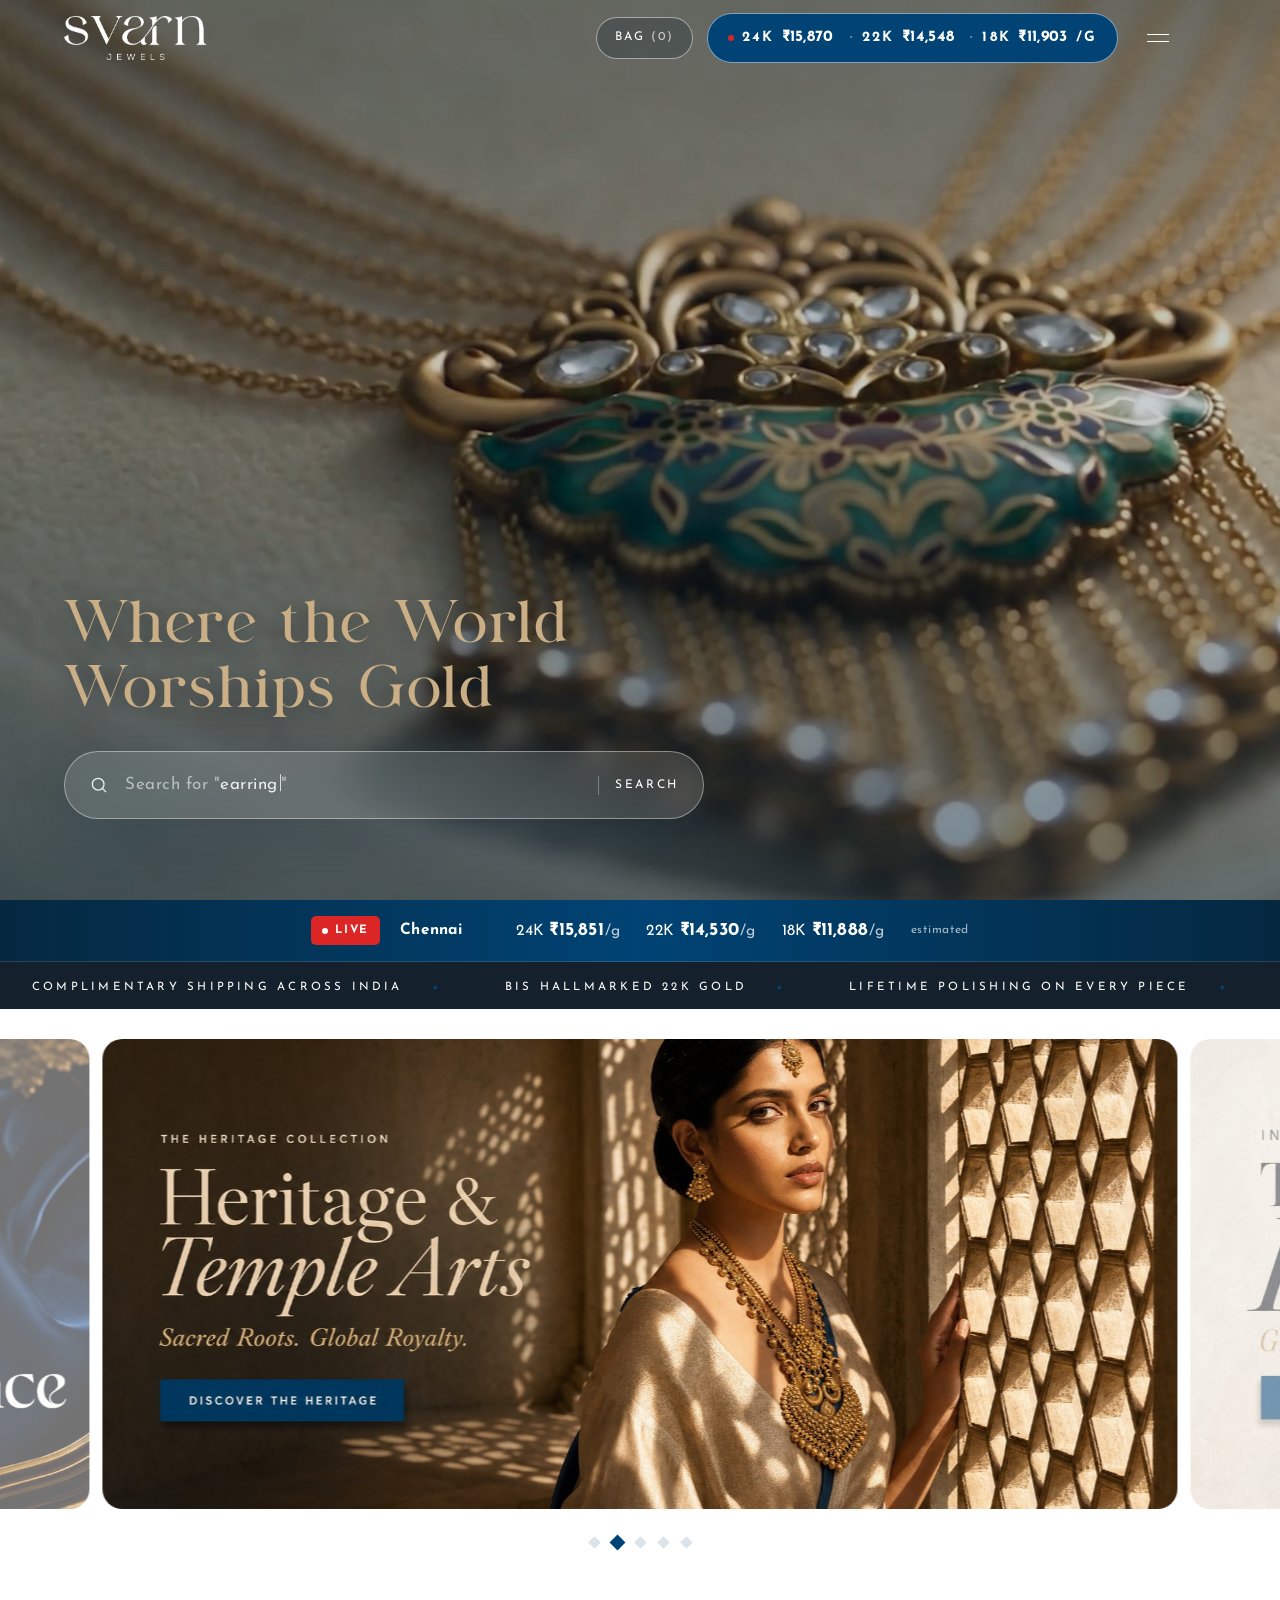
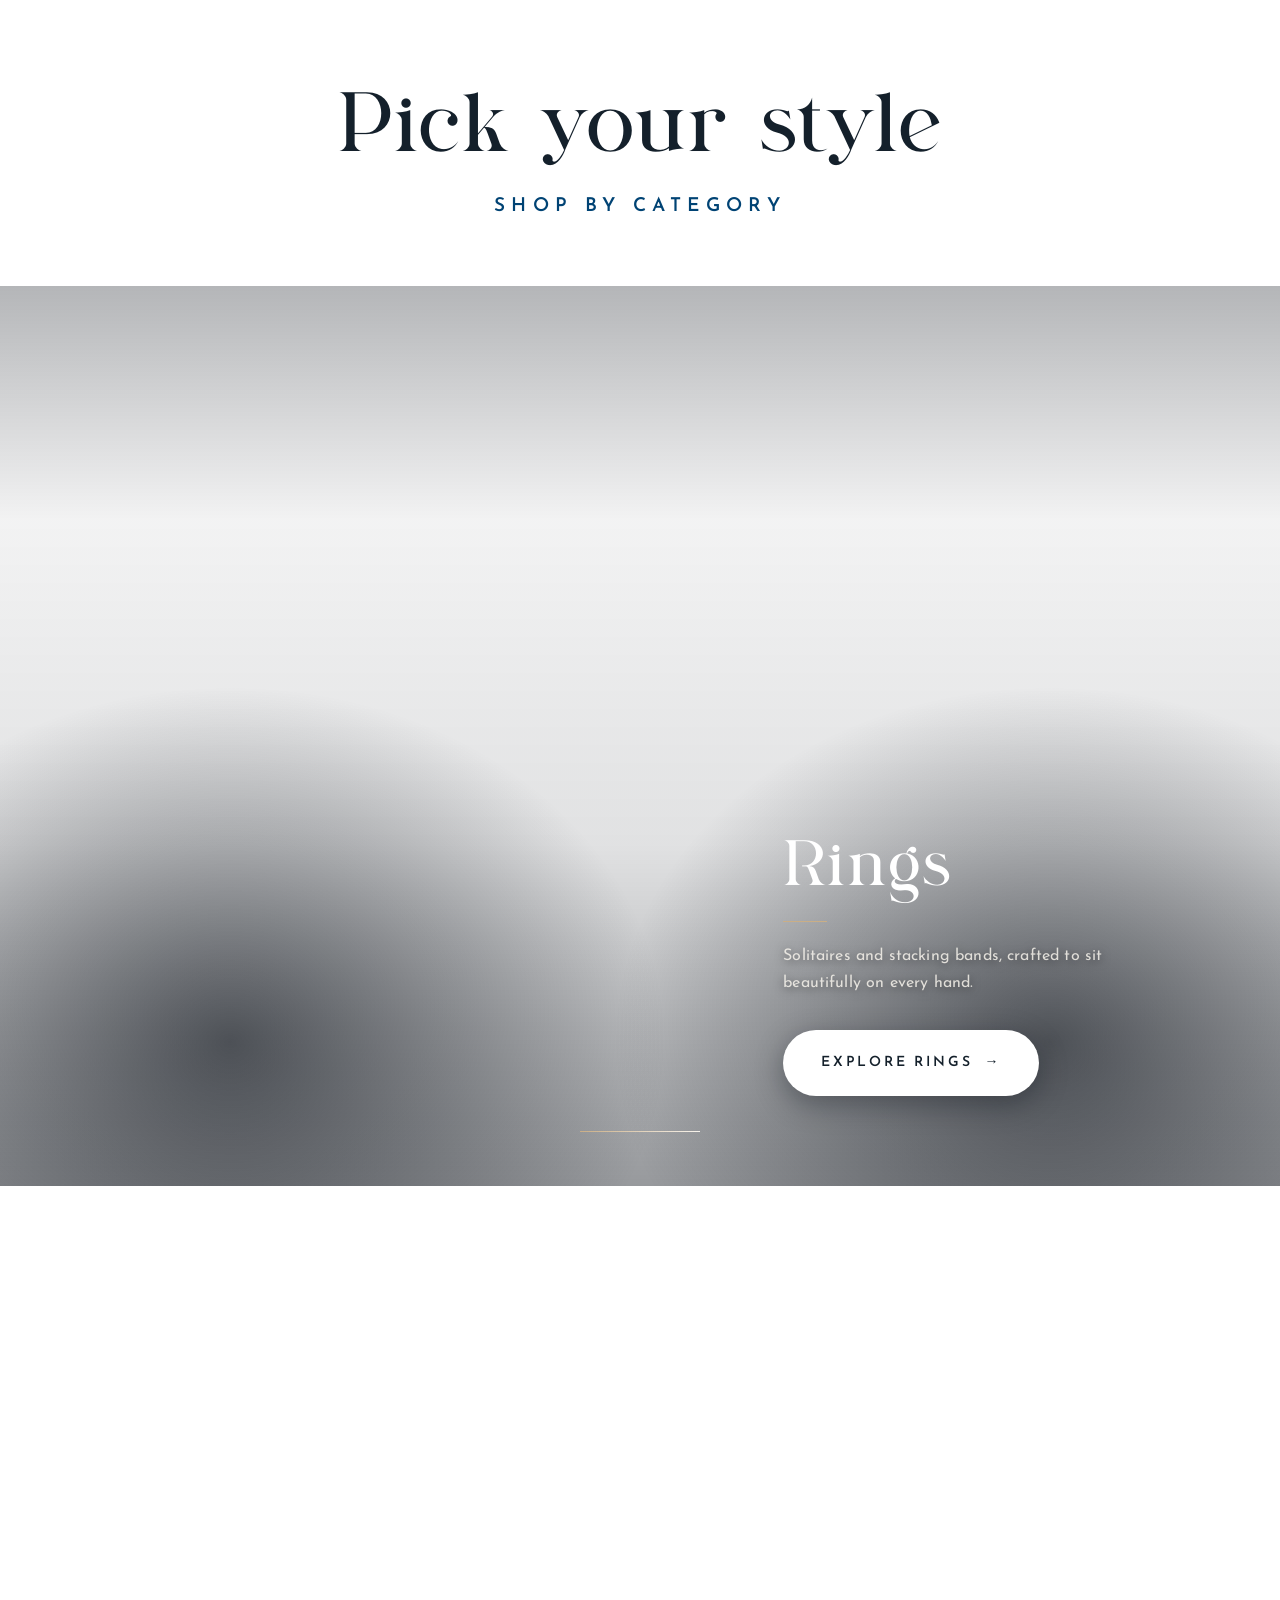
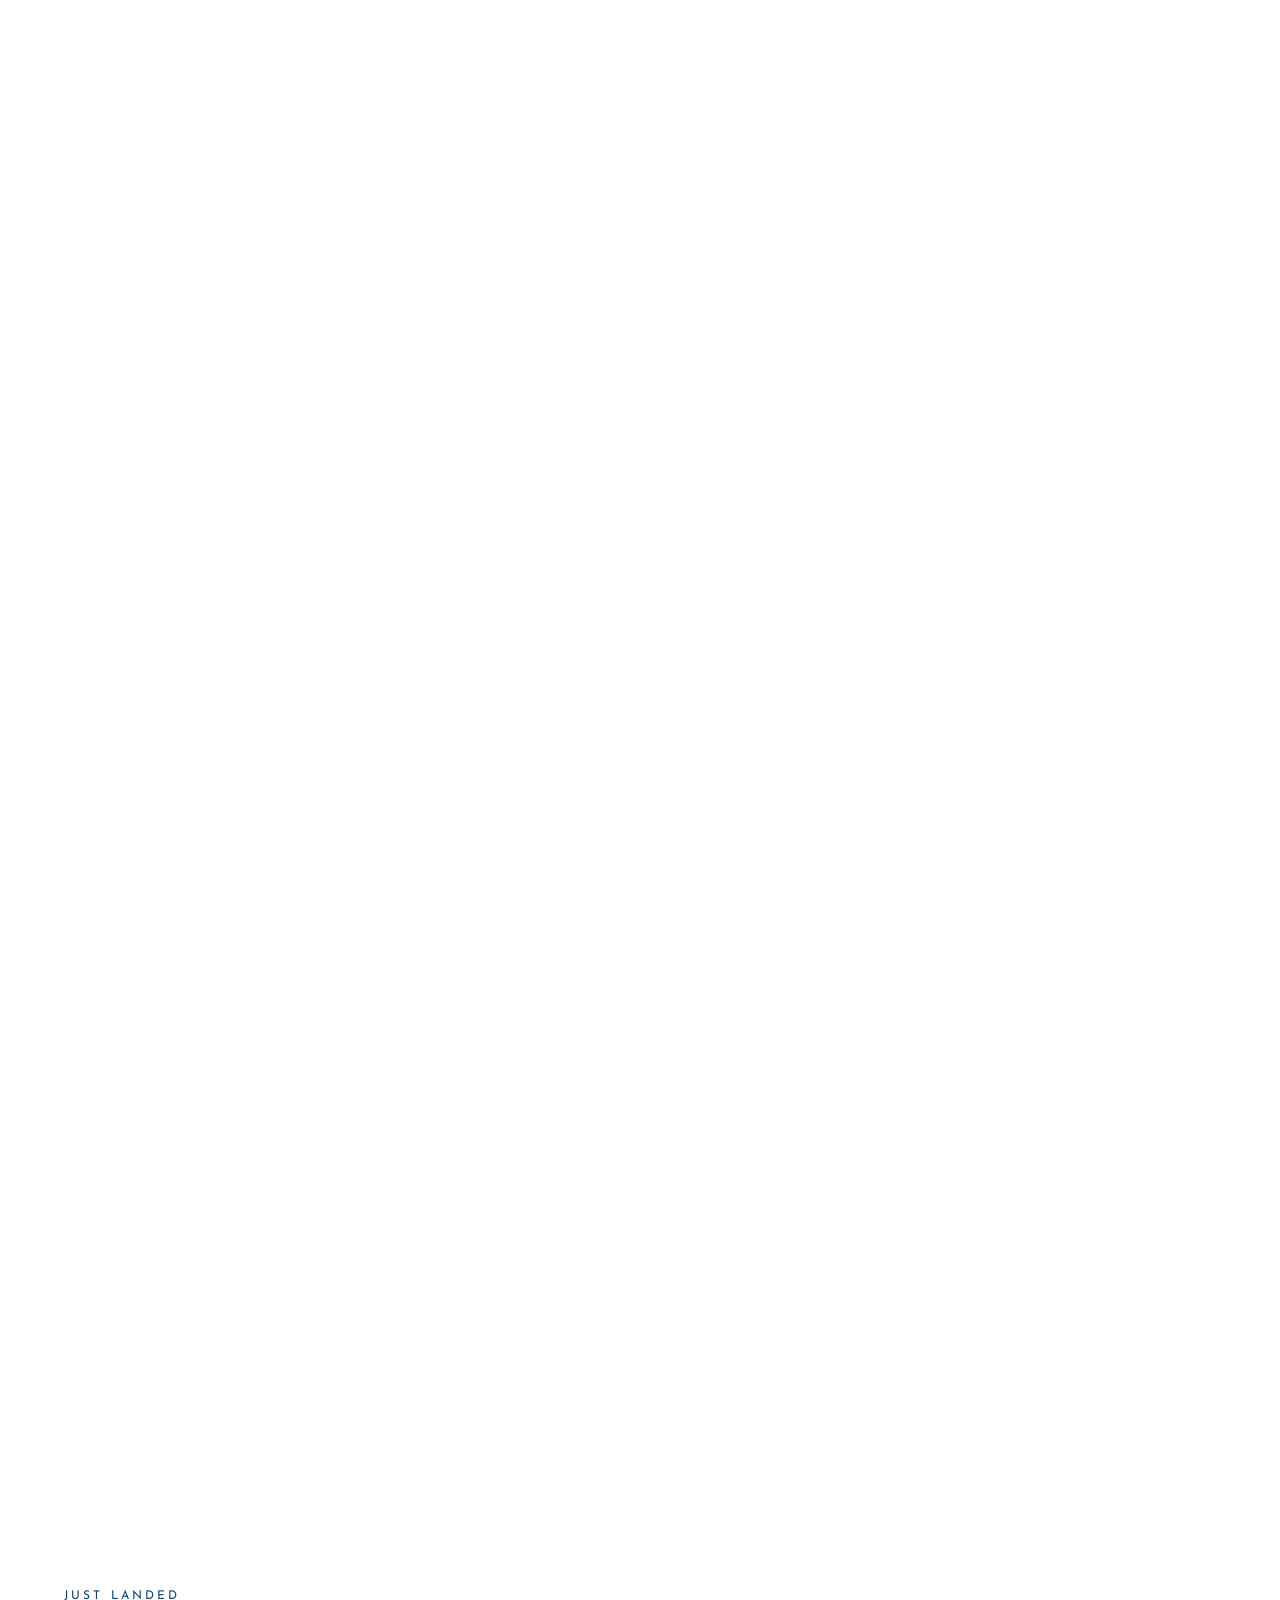
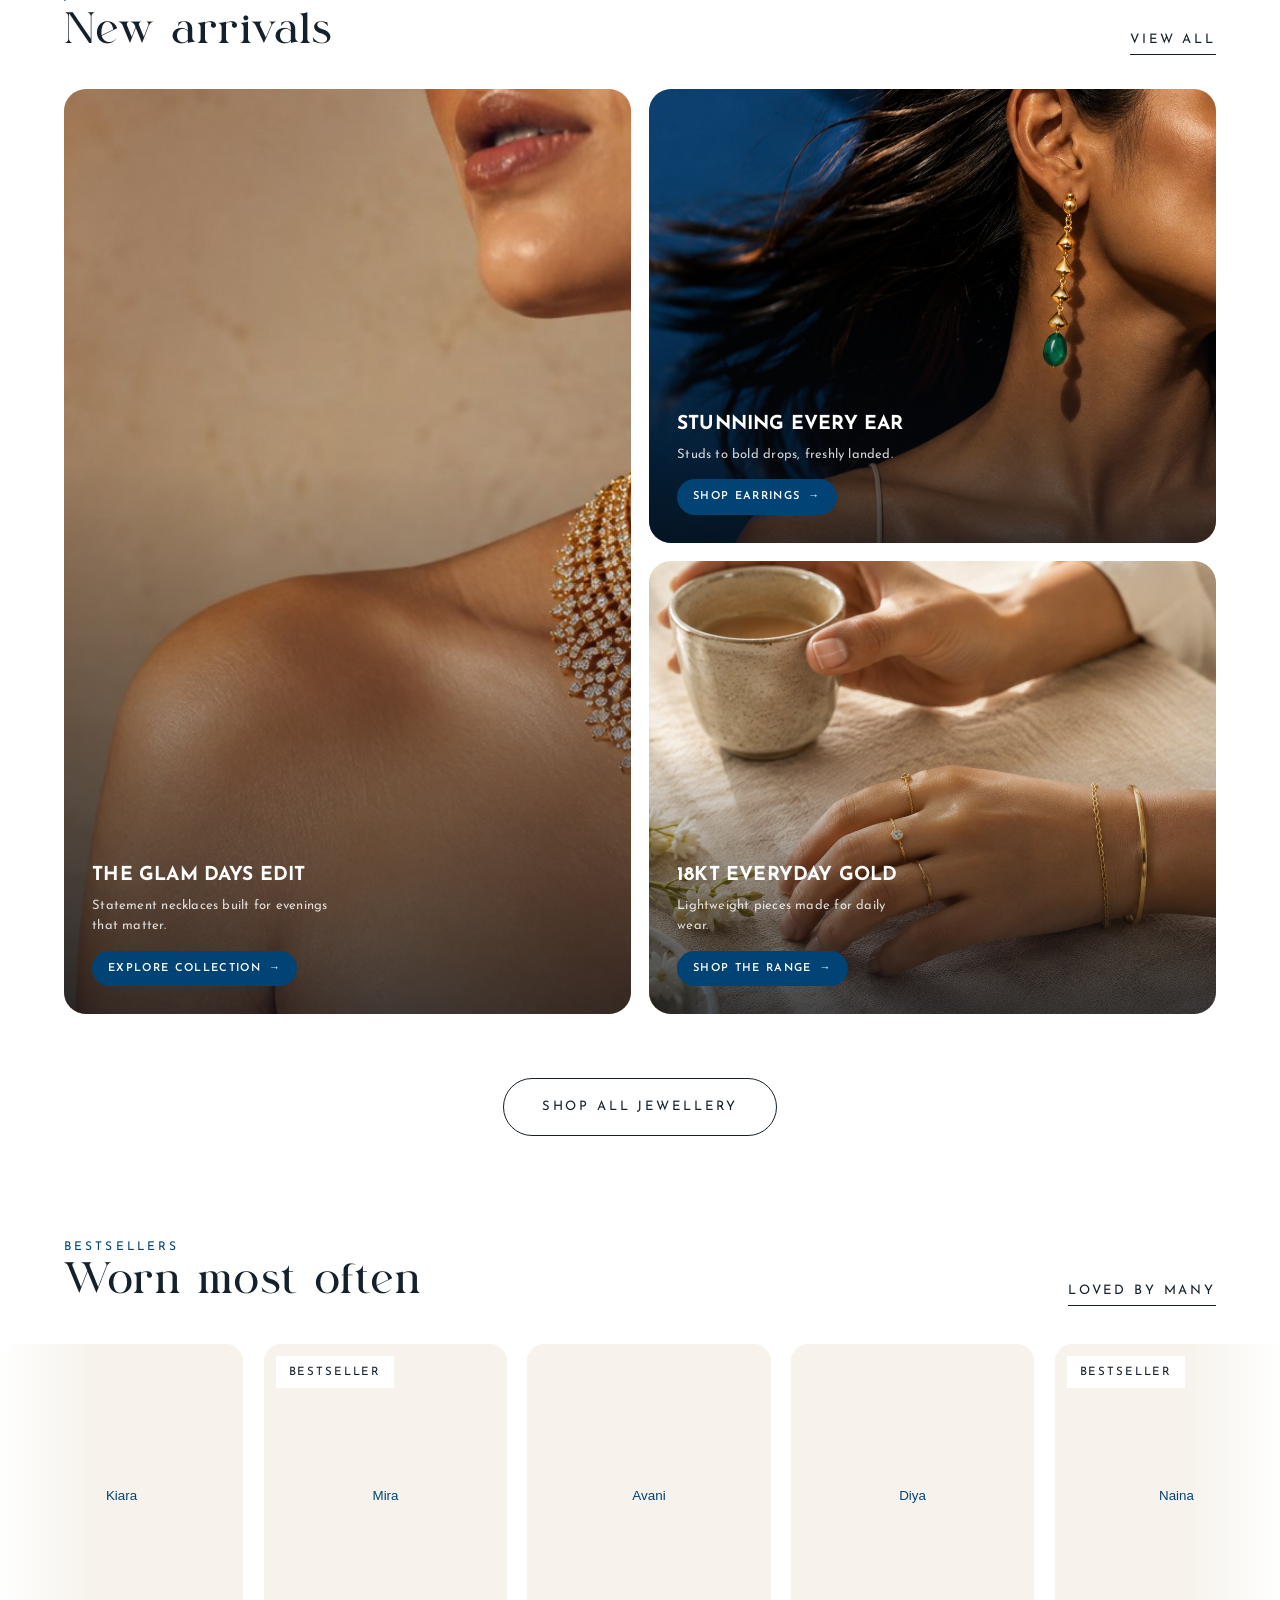
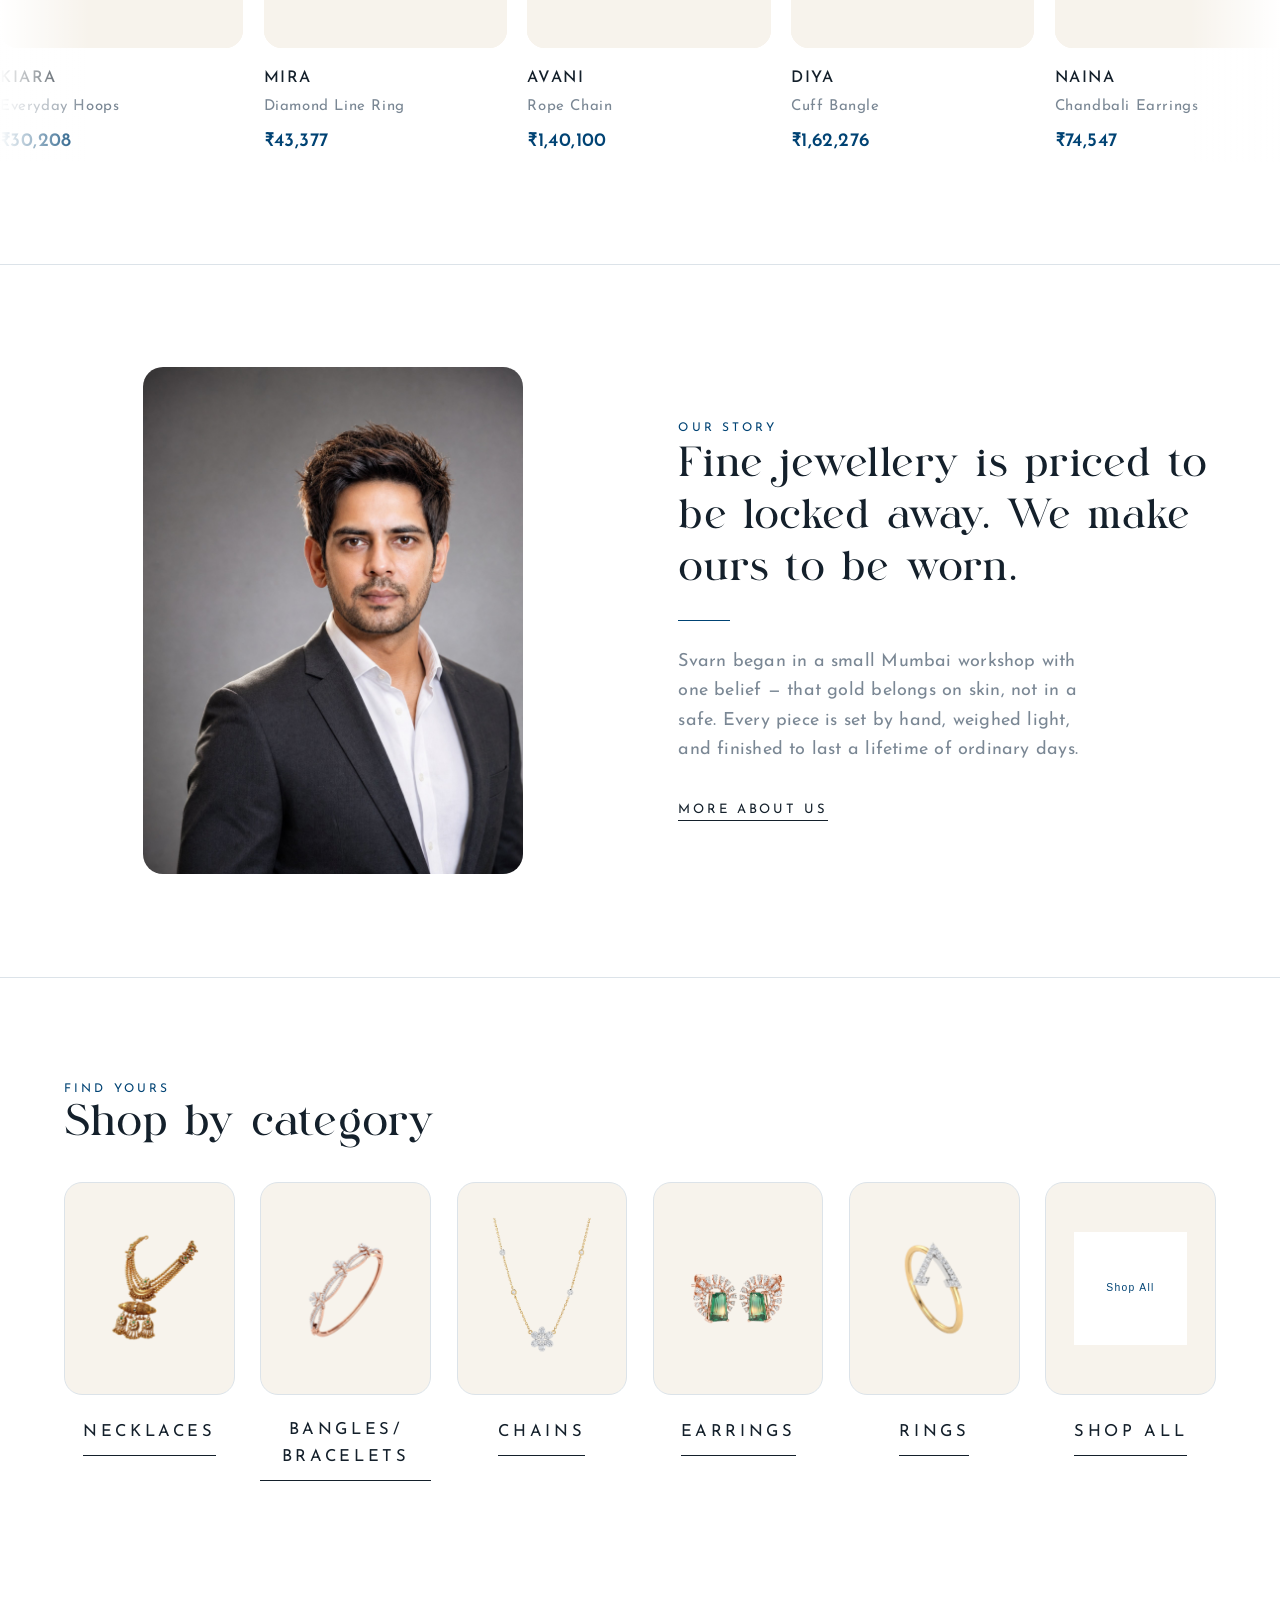
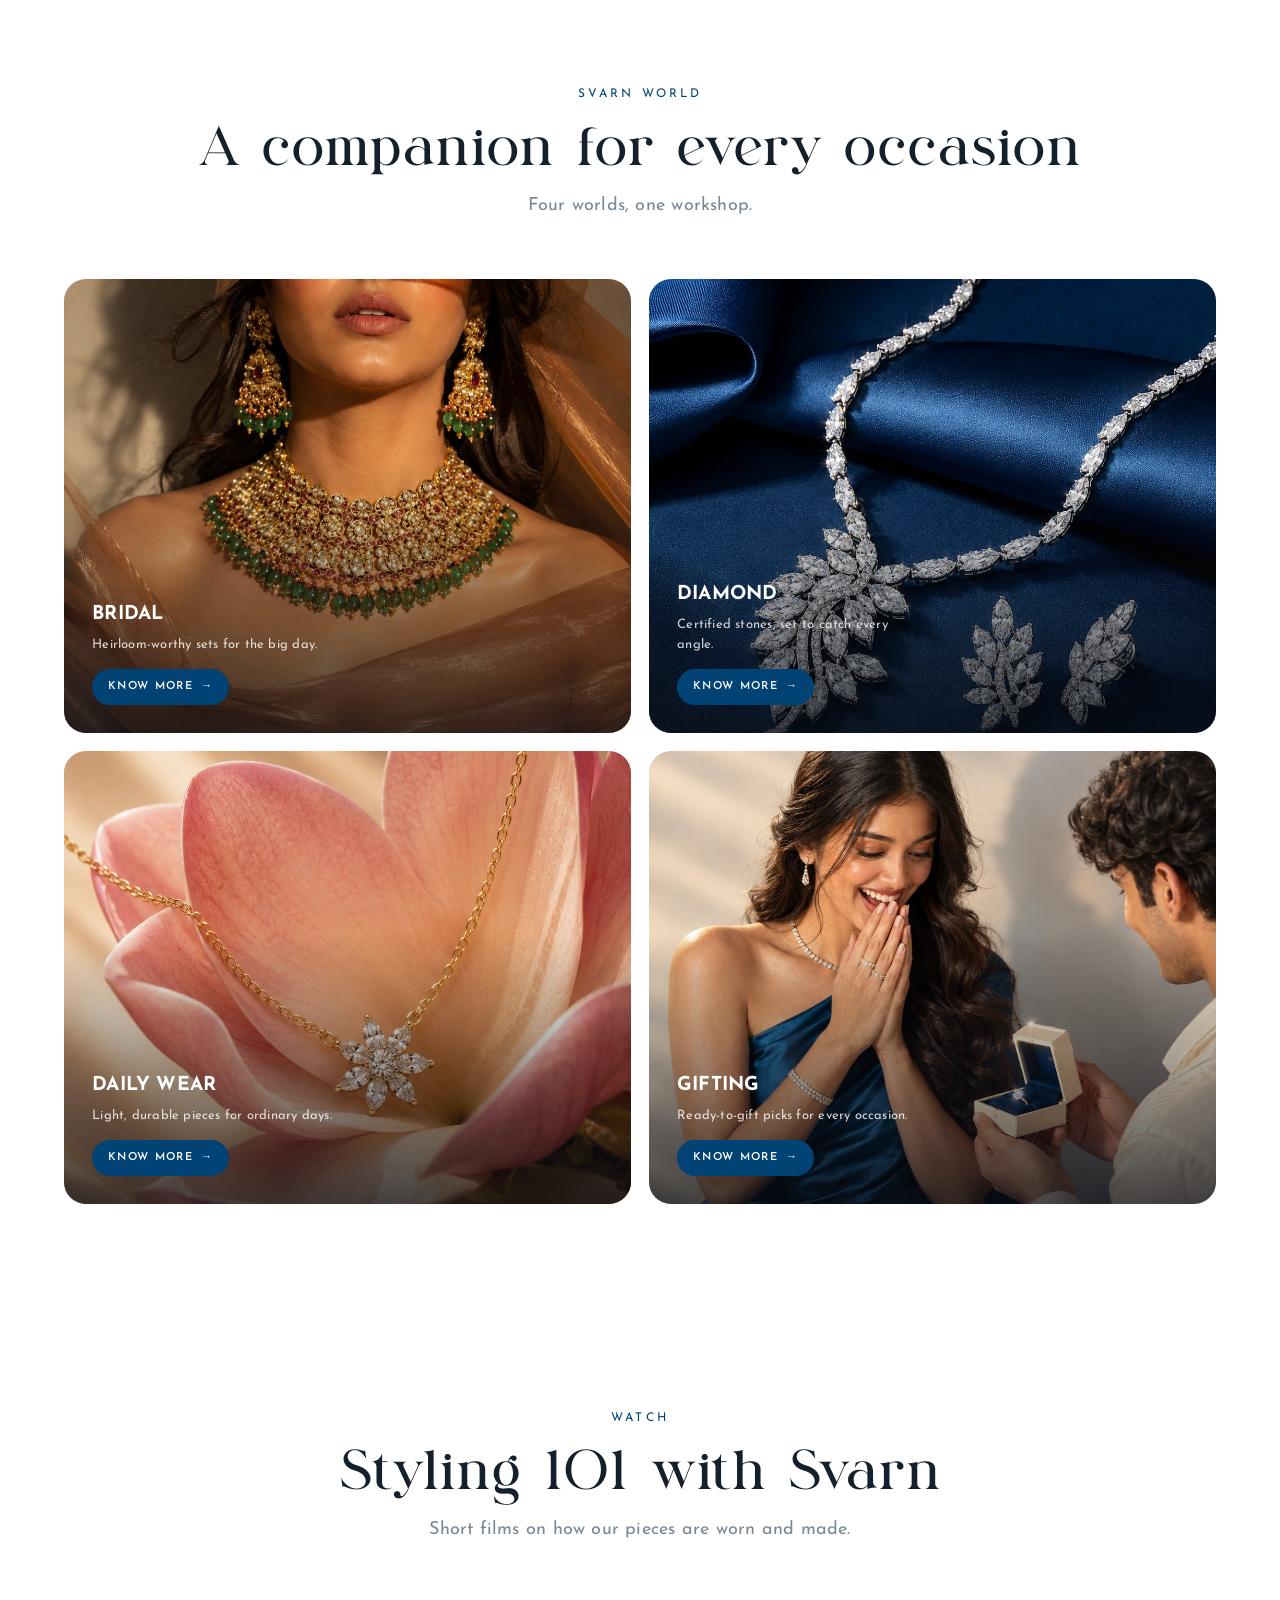
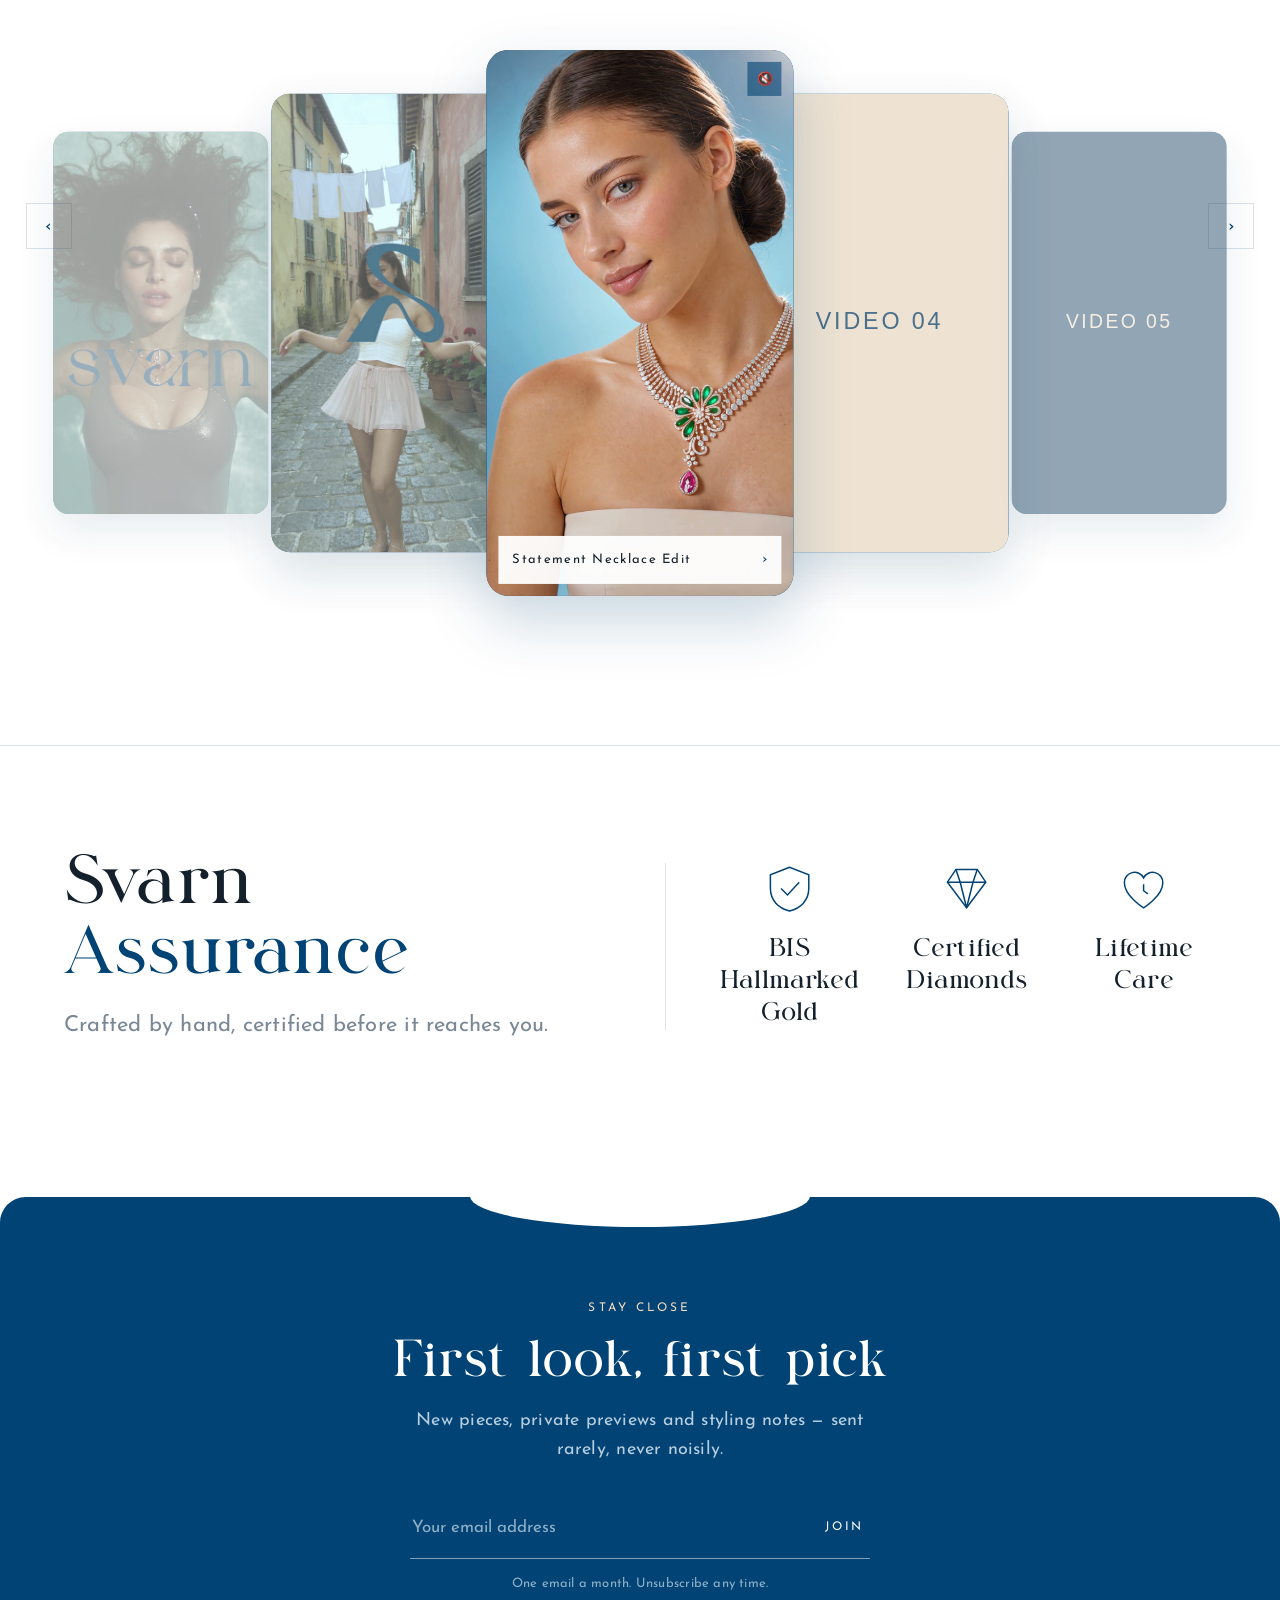
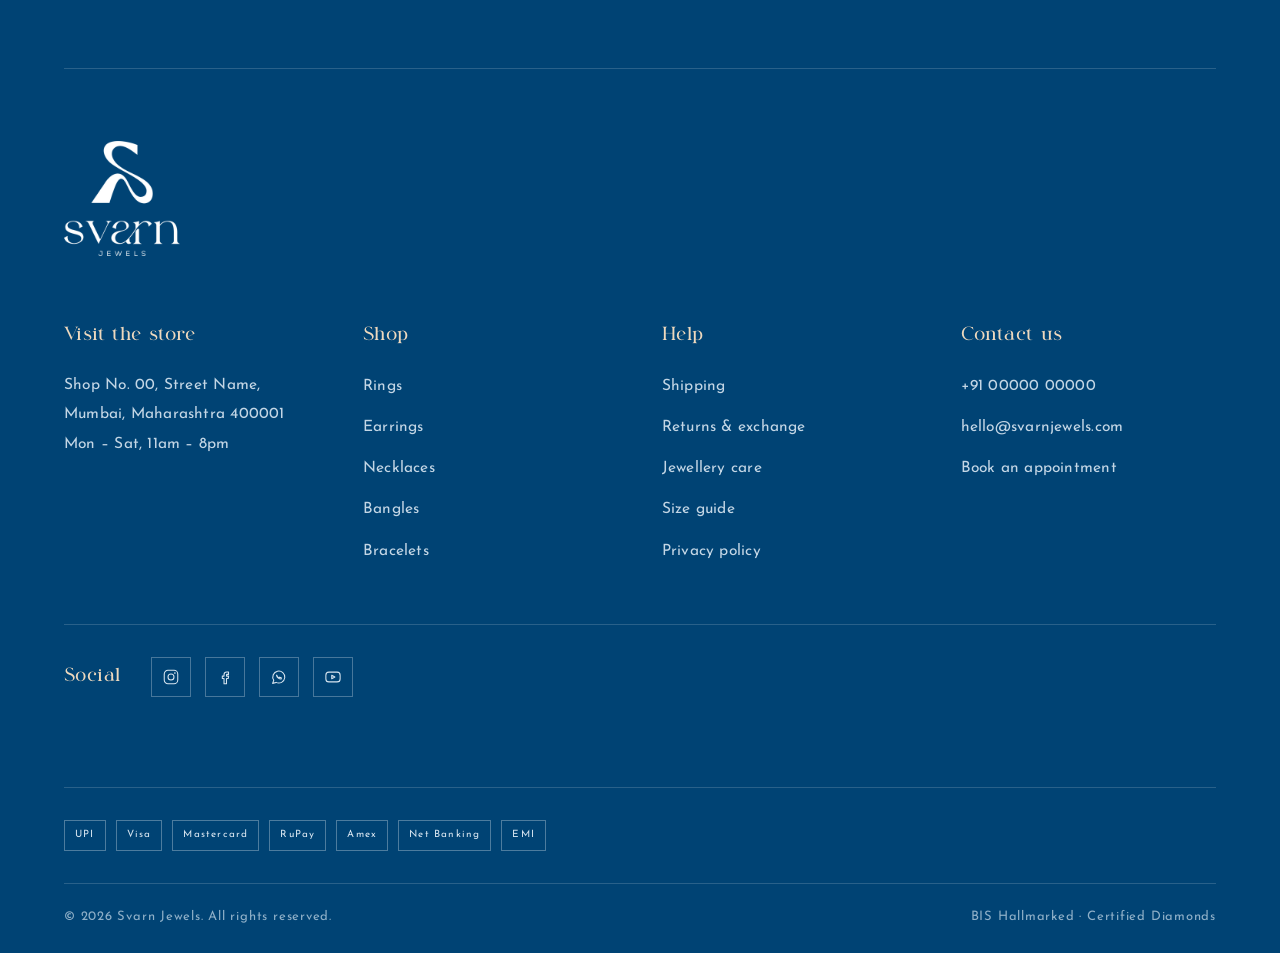
==== index.html @ ba89960c "Add third Styling 101 reel, shrink and round Our Story photo Co-Authored-By: Claude Sonnet 5 <norepl" ====
<!DOCTYPE html>
<html lang="en">
<head>
<meta charset="UTF-8">
<meta name="viewport" content="width=device-width, initial-scale=1">
<title>Svarn Jewels — Fine Jewellery for Every Day</title>
<meta name="description" content="Svarn Jewels — hand-finished gold and diamond jewellery, designed to be worn every day.">
<link rel="preconnect" href="https://fonts.googleapis.com">
<link rel="preconnect" href="https://fonts.gstatic.com" crossorigin>
<link href="https://fonts.googleapis.com/css2?family=Cormorant+Garamond:ital,wght@0,300;0,400;0,500;1,300&family=Josefin+Sans:wght@300;400;500;600;700&display=swap" rel="stylesheet">
<link rel="stylesheet" href="duo/duo.css">
<style>
/* ============================================================
   SVARN JEWELS — design tokens
   Placeholders are inline SVG (see `ph()` in the script).
   Swap any of them for your own path, e.g. 'images/hero.jpg'
   ============================================================ */
@font-face{
  font-family:'Randa';
  src:url([data-uri]) format('woff');
  font-weight:400;font-style:normal;font-display:swap;
}
:root{
  --porcelain:#FFFFFF;
  --sand:#F7F3EC;
  --cream:#E7DED0;
  --beige:#EED9BE;
  --blue:#004374;
  --gold:#CAAE86;
  --blue-lt:#124F7B;
  --ink:#14202B;
  --stone:#7A8794;
  --line:#DCE3E9;

  --display:'Randa','Cormorant Garamond', Georgia, serif;
  --sans:'Josefin Sans', -apple-system, Helvetica, sans-serif;

  --pad:clamp(20px, 5vw, 72px);
  --header-h:76px;
}
*{box-sizing:border-box;margin:0;padding:0}
html{scroll-behavior:smooth}
body{
  background:var(--porcelain);
  color:var(--ink);
  font-family:var(--sans);
  font-weight:400;
  font-size:18px;
  line-height:1.62;
  letter-spacing:.012em;
  -webkit-font-smoothing:antialiased;
  overflow-x:hidden;
}
img{display:block;width:100%;height:100%;object-fit:cover;background:var(--sand)}
a{color:inherit;text-decoration:none}
button{font:inherit;color:inherit;background:none;border:0;cursor:pointer}
:focus-visible{outline:1.5px solid var(--blue);outline-offset:3px}

/* --- shared type --- */
.eyebrow{
  font-size:12px;letter-spacing:.26em;text-transform:uppercase;
  color:var(--blue);font-weight:400;
}
.h-serif{
  font-family:var(--display);font-weight:400;
  letter-spacing:.01em;line-height:1.12;
}
.section-head{
  display:flex;align-items:flex-end;justify-content:space-between;
  gap:24px;margin-bottom:34px;flex-wrap:wrap;
}
.section-head h2{font-family:var(--display);font-weight:400;font-size:clamp(28px,4vw,44px);line-height:1.1}
.link-u{
  font-size:13px;letter-spacing:.22em;text-transform:uppercase;
  border-bottom:1px solid var(--ink);padding-bottom:4px;white-space:nowrap;
  transition:border-color .3s, color .3s;
}
.link-u:hover{color:var(--blue);border-color:var(--blue)}

/* soft curved pill — plain border + background, --btn-ring/--btn-fill drive the states */
.btn{
  display:inline-block;padding:17px 38px;
  font-size:13px;letter-spacing:.22em;text-transform:uppercase;
  border-radius:999px;
  border:1.5px solid var(--btn-ring);
  background:var(--btn-fill);
  backdrop-filter:var(--btn-blur,none);-webkit-backdrop-filter:var(--btn-blur,none);
  transition:color .4s ease, background .4s ease, border-color .4s ease;
}
.btn-solid{--btn-ring:var(--ink);--btn-fill:var(--ink);color:var(--porcelain)}
.btn-solid:hover{--btn-ring:var(--porcelain);--btn-fill:rgba(255,255,255,.14);--btn-blur:blur(8px)}
.btn-ghost{--btn-ring:rgba(255,255,255,.6);--btn-fill:rgba(255,255,255,.1);--btn-blur:blur(8px);color:var(--porcelain)}
.btn-ghost:hover{--btn-ring:var(--porcelain);--btn-fill:var(--porcelain);--btn-blur:none;color:var(--ink)}
.btn-dark{--btn-ring:var(--ink);--btn-fill:var(--porcelain);color:var(--ink)}
.btn-dark:hover{--btn-fill:var(--ink);color:var(--porcelain)}

section{padding:clamp(56px,8vw,110px) var(--pad)}

/* ============ ANNOUNCEMENT MARQUEE ============ */
.ticker{
  background:var(--ink);color:var(--porcelain);
  overflow:hidden;white-space:nowrap;padding:9px 0;
}
.ticker-track{display:inline-flex;animation:slide 34s linear infinite}
.ticker span{
  font-size:11.5px;letter-spacing:.28em;text-transform:uppercase;
  padding:0 32px;display:inline-block;
}
.ticker span::after{content:'◆';color:var(--blue);margin-left:30px;font-size:6px;vertical-align:middle}
@keyframes slide{to{transform:translateX(-50%)}}

/* ============ GOLD RATE ============
   Brand blue with white text — this bar is meant to be the one thing
   that unmistakably reads "this number is live right now": a blinking
   LIVE tag (the one red accent on the whole site, borrowed from
   broadcast convention), a city name that cross-fades every few
   seconds with a genuinely-recomputed (small, realistic) local
   variation, and all three karats. */
@keyframes gtBlink{0%,49%{opacity:1}50%,100%{opacity:.18}}
#goldTicker{
  display:flex;align-items:center;justify-content:center;flex-wrap:wrap;
  row-gap:8px;
  background:linear-gradient(90deg,#052840 0%,var(--blue) 50%,#052840 100%);
  color:var(--porcelain);
  padding:16px 24px;
  font-size:15.5px;letter-spacing:.02em;
  border-bottom:1px solid rgba(255,255,255,.14);
}
/* the bar itself (bg + border) is visible from first paint via the static
   HTML fallback below, rather than fading in once JS finishes fetching —
   if the fetch is slow, blocked, or fails entirely, there's still
   something here rather than a blank gap */
#goldTicker .gt-loading{color:rgba(255,255,255,.75);font-size:13.5px;letter-spacing:.08em}
#goldTicker .gt-live{
  display:inline-flex;align-items:center;gap:7px;
  background:#dc2626;color:#fff;
  font-size:11.5px;font-weight:800;letter-spacing:.16em;
  padding:5px 11px;border-radius:5px;margin-right:20px;
}
#goldTicker .gt-live i{width:6px;height:6px;border-radius:50%;background:#fff;animation:gtBlink 1.1s step-end infinite}
#goldTicker .gt-city-wrap{
  display:inline-block;overflow:hidden;vertical-align:middle;
  margin-right:26px;min-width:9ch;
}
#goldTicker .gt-city{
  display:inline-block;font-weight:700;letter-spacing:.01em;color:var(--porcelain);
  transition:opacity .35s ease,transform .35s ease;
}
#goldTicker .gt-city.is-out{opacity:0;transform:translateY(-6px)}
#goldTicker .gt-item{white-space:nowrap;margin-right:26px;font-size:15.5px;color:var(--porcelain)}
#goldTicker .gt-item b{color:#fff;font-weight:800;letter-spacing:.01em;font-size:18px}
#goldTicker .gt-item i{font-style:normal;opacity:.75;margin-left:1px}
#goldTicker .gt-when{color:rgba(255,255,255,.65);font-size:12px;letter-spacing:.06em}
@media(max-width:680px){
  #goldTicker{font-size:13px;padding:12px 18px}
  #goldTicker .gt-live{margin-right:14px}
  #goldTicker .gt-city-wrap{margin-right:16px;min-width:7ch}
  #goldTicker .gt-item{margin-right:16px;font-size:13.5px}
  #goldTicker .gt-item b{font-size:15.5px}
}

/* ============ HEADER ============ */
.header{
  position:fixed;top:0;left:0;right:0;z-index:60;
  background:transparent;color:#fff;
  border-bottom:1px solid transparent;
  transition:background .45s ease, color .45s ease, border-color .45s ease, opacity 1.6s ease;
}
body:not(.revealed) .header{opacity:0}
.header.solid{
  background:rgba(255,255,255,.94);backdrop-filter:blur(14px);
  color:var(--ink);border-bottom-color:var(--line);
}
.header-in{
  height:var(--header-h);padding:0 var(--pad);
  display:grid;grid-template-columns:auto 1fr auto;align-items:center;gap:32px;
}
.wordmark{text-align:left;display:block;line-height:0}
.wordmark img{
  width:auto;height:clamp(34px,3.4vw,44px);object-fit:contain;background:none;
  filter:brightness(0) invert(1);
  transition:filter .45s ease;
}
.header.solid .wordmark img{filter:none}
.wordmark .tag{
  font-size:9px;letter-spacing:.42em;text-transform:uppercase;
  color:rgba(255,255,255,.72);margin-top:6px;text-indent:.42em;
}
.header.solid .wordmark .tag{color:var(--stone)}
.icons{display:flex;gap:14px;justify-content:flex-end;align-items:center}
.icons .count{color:inherit;opacity:.7}

/* curved highlight pills — plain border that brightens to gold on hover */
.icons .pill{
  padding:10px 18px;
  font-size:12px;letter-spacing:.16em;text-transform:uppercase;font-weight:400;
  border-radius:999px;
  border:1px solid rgba(255,255,255,.5);
  background:rgba(0,20,35,.22);
  transition:color .4s ease, border-color .4s ease, background .4s ease;
}
.icons .pill:hover{color:var(--gold);border-color:var(--gold)}
.header.solid .icons .pill{border-color:rgba(0,52,90,.3);background:rgba(255,255,255,.9)}
.header.solid .icons .pill:hover{color:var(--blue);border-color:var(--blue)}
@media(max-width:360px){
  .header-in{gap:10px}
  .wordmark img{height:26px}
  .icons{gap:6px}
  .icons .pill{padding:6px 10px;font-size:10px;letter-spacing:.08em}
}

.gold-pill{
  /* visible immediately with a "Loading…" placeholder (set in the HTML)
     rather than staying display:none until the fetch resolves — a slow
     or blocked request should never mean this just never appears */
  display:inline-flex;align-items:center;gap:8px;cursor:default;white-space:nowrap;
  font-variant-numeric:tabular-nums;
}
/* scoped under .icons so this beats the plain `.icons .pill` base rule
   (same specificity level, .gold-pill alone would lose the cascade) */
.icons .gold-pill{
  padding:11px 20px;
  border:1px solid rgba(255,255,255,.5);
  background:var(--blue);
  font-size:14px;font-weight:700;color:var(--porcelain);
}
.header.solid .icons .gold-pill{background:var(--blue);border-color:var(--blue)}
.gold-pill .gp-dot{
  width:6px;height:6px;border-radius:50%;background:#dc2626;flex:none;
  animation:gtBlink 1.1s step-end infinite;
}
.gold-pill b{font-weight:800;letter-spacing:.02em;font-size:15.5px;color:#fff}
.gold-pill .gp-item{margin-left:8px}
.gold-pill .gp-item:first-of-type{margin-left:0}
.gold-pill .gp-item+.gp-item::before{content:"·";opacity:.45;margin-right:8px}
@media(max-width:1180px){
  /* 22K (the rate most commonly quoted in India) is the one that survives
     down to tablet widths; 24K/18K are the first to go */
  .gold-pill .gp-extra{display:none}
}
@media(max-width:900px){
  .gold-pill .gp-suffix{display:none}
}
@media(max-width:560px){
  /* the icons row (search/bag/gold price/burger) genuinely can't fit on a
     narrow phone — rather than hide the price, drop it onto its own
     full-width strip right under the header instead of fighting for
     space in that row. .header is the nearest positioned ancestor, so
     this docks exactly at the header's own bottom edge. */
  .icons .gold-pill{
    position:absolute;top:100%;left:0;right:0;
    justify-content:center;
    padding:9px 16px;border-radius:0;border:none;border-top:1px solid rgba(255,255,255,.18);
    background:var(--blue);
  }
  .gold-pill .gp-extra{display:inline-flex}
  .gold-pill .gp-suffix{display:inline}
}

.burger{
  position:relative;display:flex;flex-direction:column;align-items:center;justify-content:center;
  gap:6px;width:52px;height:52px;padding:0;flex:none;transition:opacity .3s ease;
}
.burger:hover{opacity:.68}
.burger i{
  display:block;height:1px;width:22px;background:currentColor;
  transition:transform .3s cubic-bezier(.76,0,.24,1);
}
.burger-frame{position:absolute;inset:0;width:100%;height:100%;opacity:0;transition:opacity .25s ease}
body.nav-open .burger-frame{opacity:1;transition-delay:.15s}
body.nav-open .burger i:first-child{transform:translateY(3.5px) rotate(45deg)}
body.nav-open .burger i:last-child{transform:translateY(-3.5px) rotate(-45deg)}

/* dropdown */
.has-sub{position:relative}
.sub{
  position:absolute;top:calc(100% + 22px);left:-24px;min-width:190px;
  background:var(--porcelain);color:var(--ink);border:1px solid var(--line);padding:20px 24px;
  display:flex;flex-direction:column;gap:13px;
  opacity:0;visibility:hidden;transform:translateY(-6px);
  transition:.3s;
}
.has-sub:hover .sub{opacity:1;visibility:visible;transform:none}

/* ============ OPENING LOADER ============ */
.preload{
  position:fixed;inset:0;z-index:200;
  display:flex;align-items:center;justify-content:center;
  transition:opacity 1.5s ease, visibility 1.5s ease;
}
.pre-bg{
  position:absolute;inset:0;background:var(--blue);
  transition:opacity 1.5s cubic-bezier(.4,0,.2,1);
}
.preload.fly .pre-bg{opacity:0}

/* the film is already there behind the panel, so the blue lifts onto the
   video itself. the page keeps a blue base until the reveal finishes,
   so no white can flash through the crossfade. */
body:not(.revealed){background:var(--blue)}
.ticker{transition:opacity 1.6s ease}
body:not(.revealed) .ticker{opacity:0}
.preload.done{opacity:0;visibility:hidden}
.pre-video{
  position:absolute;inset:0;z-index:2;
  opacity:0;animation:preIn .8s ease .1s forwards;
}
.pre-video video{display:block;width:100%;height:100%;object-fit:cover}
@keyframes preIn{to{opacity:1}}
.preload.fly .pre-video{opacity:0;transition:opacity .5s ease}
@media(prefers-reduced-motion:reduce){
  .pre-video{opacity:1;animation:none}
}

/* the video ends on its own logo frame and holds there — this gate sits
   below it and is the only way through; nothing auto-advances anymore */
.pre-gate{
  position:absolute;left:50%;bottom:12%;z-index:3;
  transform:translate(-50%,14px);
  padding:15px 38px;
  font-family:var(--sans);font-size:12px;font-weight:600;letter-spacing:.24em;text-transform:uppercase;
  color:#fff;background:rgba(255,255,255,.06);
  border:1px solid rgba(255,255,255,.6);border-radius:999px;
  cursor:pointer;opacity:0;pointer-events:none;
  transition:opacity .7s ease, transform .7s ease, background .35s ease, border-color .35s ease;
}
.preload.show-gate .pre-gate{opacity:1;transform:translate(-50%,0);pointer-events:auto}
.pre-gate:hover,.pre-gate:focus-visible{background:var(--blue);border-color:var(--blue)}
.preload.fly .pre-gate{opacity:0;transition:opacity .4s ease}

/* ============ VIDEO HERO + GLASS SEARCH ============ */
.vhero{position:relative;height:100svh;min-height:520px;overflow:hidden;background:var(--blue)}
.vhero .hero-media{width:100%;height:100%;object-fit:cover;display:block}
.vhero::after{
  content:'';position:absolute;inset:0;
  background:linear-gradient(180deg,rgba(0,34,58,.30) 0%,rgba(0,34,58,.22) 45%,rgba(0,34,58,.55) 100%);
}
.vhero-in{
  position:absolute;inset:0;z-index:2;
  display:flex;flex-direction:column;align-items:flex-start;justify-content:flex-end;
  padding:0 var(--pad) clamp(52px,9vh,104px);
  gap:clamp(22px,3.2vh,36px);
}
.vhero-tagline{
  font-family:var(--display);font-weight:400;color:var(--gold);
  font-size:clamp(28px,4.8vw,60px);line-height:1.08;letter-spacing:.008em;
  text-shadow:0 6px 28px rgba(0,20,35,.45);
  max-width:15ch;
}
.vhero-tagline span{display:block}
.vsearch{
  position:relative;width:min(640px,100%);
  display:flex;align-items:center;gap:16px;
  padding:19px 24px;
  border-radius:999px;
  border:1px solid rgba(255,255,255,.4);
  background:rgba(255,255,255,.12);
  backdrop-filter:blur(20px) saturate(1.3);
  -webkit-backdrop-filter:blur(20px) saturate(1.3);
  box-shadow:0 20px 60px rgba(0,34,58,.22);
}
.vsearch > svg{width:20px;height:20px;color:rgba(255,255,255,.9);flex:none}
.vsearch input{
  flex:1;min-width:0;background:none;border:0;font:inherit;font-size:17px;
  color:#fff;letter-spacing:.03em;
}
.vsearch input:focus{outline:none}
.vsearch .go{
  flex:none;font-size:12px;letter-spacing:.22em;text-transform:uppercase;
  color:#fff;padding-left:16px;border-left:1px solid rgba(255,255,255,.3);
  transition:color .3s;
}
.vsearch .go:hover{color:var(--beige)}
.vs-ghost{
  position:absolute;left:60px;top:50%;transform:translateY(-50%);
  pointer-events:none;font-size:17px;letter-spacing:.03em;
  color:rgba(255,255,255,.55);transition:opacity .35s;white-space:nowrap;
}
.vs-ghost.off{opacity:0}
.vs-word{font-style:normal;color:rgba(255,255,255,.88)}
.vs-caret{
  display:inline-block;width:1px;height:1em;vertical-align:-.13em;
  background:rgba(255,255,255,.75);margin-left:2px;
  animation:vsblink 1s steps(1) infinite;
}
@keyframes vsblink{50%{opacity:0}}

/* ============ OFFER BANNERS (centre + side peek) ============ */
.banners{padding:clamp(16px,2.4vw,30px) 0 clamp(26px,3vw,40px);overflow:hidden}
.bnr-track{
  display:flex;gap:clamp(8px,1vw,16px);
  transition:transform .8s cubic-bezier(.32,0,.16,1);
  will-change:transform;
}
.bnr-slide{
  flex:0 0 var(--bnr-w,84%);position:relative;overflow:hidden;
  aspect-ratio:16/7;background:var(--sand);border-radius:20px;
  transition:opacity .8s ease;opacity:.55;
}
.bnr-slide.on{opacity:1}
.bnr-slide img{transition:transform 7s ease}
.bnr-slide.on:hover img{transform:scale(1.03)}
.bnr-dots{display:flex;gap:14px;justify-content:center;margin-top:clamp(18px,2.2vw,28px)}
.bnr-dots button{
  width:9px;height:9px;transform:rotate(45deg);
  background:var(--line);transition:background .4s, transform .4s;
}
.bnr-dots button.on{background:var(--blue);transform:rotate(45deg) scale(1.25)}

/* ============ PRODUCT RAIL ============ */
.rail{
  display:grid;grid-template-columns:repeat(4,1fr);gap:clamp(14px,2vw,28px) clamp(12px,1.6vw,22px);
}
.card{display:block}
.card-link{display:block}
.card-img{position:relative;aspect-ratio:4/5;overflow:hidden;background:var(--sand);border-radius:18px}
.card-img img{position:absolute;inset:0;transition:opacity .7s ease, transform 1.2s ease}
.card-img .alt{opacity:0}
.card:hover .alt{opacity:1}
.card:hover .card-img img{transform:scale(1.04)}
.badge{
  position:absolute;top:12px;left:12px;z-index:2;
  background:var(--porcelain);color:var(--ink);
  font-size:11.5px;letter-spacing:.16em;text-transform:uppercase;padding:7px 13px;
}
.card h3{font-size:16px;letter-spacing:.1em;text-transform:uppercase;font-weight:500;margin-top:18px}
.card .meta{font-size:15px;color:var(--stone);letter-spacing:.04em;margin-top:3px}
.card .price{font-size:19px;font-weight:600;margin-top:8px;letter-spacing:.02em;color:var(--blue)}

.price-note{
  font-size:12.5px;letter-spacing:.02em;color:var(--stone);
  margin-top:6px;cursor:help;
  white-space:nowrap;overflow:hidden;text-overflow:ellipsis;
  border-bottom:1px dotted var(--line);display:inline-block;max-width:100%;
}
.center-more{text-align:center;margin-top:clamp(40px,6vw,64px)}

/* ============ EDITORIAL BAND ============ */
.editorial{
  background:var(--porcelain);align-content:center;
  border-top:1px solid var(--line);border-bottom:1px solid var(--line);
  display:grid;grid-template-columns:1fr 1fr;gap:clamp(30px,6vw,90px);align-items:center;
}
.editorial .frame{aspect-ratio:3/4;overflow:hidden;max-width:380px;margin:0 auto;border-radius:20px}
.editorial blockquote{font-family:var(--display);font-weight:400;font-size:clamp(26px,3.4vw,42px);line-height:1.24}
.editorial .rule{width:52px;height:1px;background:var(--blue);margin:26px 0}
.editorial p{color:var(--stone);max-width:400px;margin-bottom:30px}

/* ============ COLLECTION POSTERS (New Arrivals) ============ */
.posters{
  display:grid;grid-template-columns:1fr 1fr;grid-template-rows:1fr 1fr;
  gap:clamp(10px,1.4vw,18px);
}

/* ============ BENTO CARDS — shared by New Arrivals + Svarn World ============
   The text sits directly on the poster image itself (title/line/link over
   a bottom gradient scrim) rather than in a separate panel below it. */
.bento{
  position:relative;display:block;overflow:hidden;
  border-radius:22px;background:var(--sand);
  aspect-ratio:5/4;
  transition:box-shadow .4s ease, transform .4s ease;
}
.bento:hover{box-shadow:0 24px 48px rgba(20,32,43,.14);transform:translateY(-3px)}
.bento-media{position:absolute;inset:0}
.bento-media img{position:absolute;inset:0;width:100%;height:100%;object-fit:cover}
.bento::after{
  content:'';position:absolute;inset:0;z-index:1;pointer-events:none;
  background:linear-gradient(180deg,transparent 40%,rgba(7,12,20,.74) 100%);
}
.bento-body{position:absolute;left:0;right:0;bottom:0;z-index:2;padding:clamp(18px,2.2vw,30px)}
.bento-body b{
  display:block;font-family:var(--sans);font-weight:700;
  font-size:clamp(15px,1.5vw,20px);line-height:1.25;text-transform:uppercase;letter-spacing:.01em;
  color:#fff;margin-bottom:8px;
}
.bento-body p{
  font-family:var(--sans);font-size:13px;line-height:1.55;color:rgba(255,255,255,.82);
  max-width:30ch;margin-bottom:14px;
}
.bento-body i{
  display:inline-flex;align-items:center;gap:8px;font-style:normal;
  font-size:11px;font-weight:600;letter-spacing:.12em;text-transform:uppercase;
  color:#fff;background:var(--blue);
  padding:9px 16px;border-radius:999px;
  transition:background .3s ease;
}
.bento-body i::after{content:'\2192';transition:transform .3s ease}
.bento:hover .bento-body i::after{transform:translateX(4px)}

/* no aspect-ratio here on purpose — it spans 2 grid rows, so it should
   stretch to match their combined height exactly, not follow its own
   ratio and leave a gap (or overflow) below. The mobile media query
   below gives it one only once it's no longer row-spanning. */
.bento.tall{grid-row:1 / 3;aspect-ratio:auto}
.bento.wide{grid-column:1 / 3;aspect-ratio:21/9}
.world .bento.wide{aspect-ratio:24/8}
@media(max-width:680px){
  .bento.tall,.bento.wide{aspect-ratio:4/5}
}

/* ============ BESTSELLER MARQUEE ============ */
.marquee{position:relative;overflow:hidden;margin:0 calc(var(--pad) * -1);padding:4px 0}
.marquee::before,.marquee::after{
  content:'';position:absolute;top:0;bottom:0;width:clamp(30px,7vw,110px);z-index:3;pointer-events:none;
}
.marquee::before{left:0;background:linear-gradient(90deg,var(--porcelain),transparent)}
.marquee::after{right:0;background:linear-gradient(270deg,var(--porcelain),transparent)}
.mq-track{
  display:flex;gap:clamp(12px,1.6vw,22px);width:max-content;
  animation:mq 60s linear infinite;
}
.marquee:hover .mq-track{animation-play-state:paused}
@keyframes mq{from{transform:translateX(0)}to{transform:translateX(-50%)}}
.mq-item{flex:0 0 clamp(188px,19vw,272px)}
.mq-item .card-img{aspect-ratio:4/5}

/* ============ CATEGORY HOVER ROW ============ */
/* grid, not flex-wrap — flex-wrap grows a half-empty final row's items
   wider to fill the leftover space, so cards came out different sizes
   depending on how many landed in the last row at a given width. grid
   keeps every column (and so every card) exactly the same size always. */
.cats{display:grid;grid-template-columns:repeat(6,minmax(0,1fr));gap:clamp(10px,2vw,34px)}
.cat{text-align:center;display:block}
/* a plain bordered card box — the product cutout sits inside at rest;
   moving the cursor near the tile flips the card in 3D to reveal the
   model-wearing shot on the back (added per category as those photos
   come in — until then the back just mirrors the front, so hovering is
   a no-op rather than flipping to something blank) */
.cat-card{
  display:block;position:relative;
  aspect-ratio:4/5;
  background:var(--sand);
  border:1px solid var(--line);border-radius:18px;
  overflow:hidden;
  perspective:1400px;
  margin-bottom:clamp(14px,1.8vw,22px);
}
.cat-card-inner{
  display:block;position:relative;width:100%;height:100%;
  transform-style:preserve-3d;
  transition:transform .7s cubic-bezier(.4,0,.2,1);
}
.cat:hover .cat-card-inner, .cat:focus-visible .cat-card-inner{transform:rotateY(180deg)}
.cat-card-face{
  position:absolute;inset:0;
  display:flex;align-items:center;justify-content:center;
  padding:clamp(14px,2.2vw,30px);
  backface-visibility:hidden;
}
.cat-card-face img{width:100%;height:100%;object-fit:contain;background:none}
.cat-card-back{transform:rotateY(180deg)}
.cat .label{
  display:inline-block;max-width:100%;font-size:clamp(13px,1.5vw,16.5px);
  letter-spacing:.22em;text-transform:uppercase;
  border-bottom:1px solid var(--ink);padding-bottom:9px;
  transition:color .35s, border-color .35s;
}
.cat:hover .label{color:var(--blue);border-color:var(--blue)}
@media(hover:none){
  /* no hover on touch — keep the card static on its front face */
  .cat:hover .cat-card-inner{transform:none}
}

/* ============ WORLD TILES ============ */
.center-head{text-align:center;margin-bottom:clamp(34px,4.6vw,62px)}
.center-head h2{
  font-family:var(--display);font-weight:400;
  font-size:clamp(30px,4.6vw,56px);line-height:1.08;margin:14px 0 12px;
}
.center-head p{color:var(--stone);font-size:18px}
.world{
  display:grid;grid-template-columns:1fr 1fr;grid-template-rows:1fr 1fr;
  gap:clamp(10px,1.4vw,18px);
}

/* ============ GROUP SPOTLIGHT HOVER ============
   Hover one item in a gallery and it comes forward while its
   neighbours ease back — the rest of the zoom/timing for the
   hovered item itself still comes from each section's own rules. */
@media (hover:hover) and (pointer:fine){
  .card, .bento{transition:opacity .55s ease, filter .55s ease}

  .rail:has(.card:hover) .card:not(:hover),
  .mq-track:has(.card:hover) .card:not(:hover){opacity:.62;filter:saturate(.6)}
  .rail:has(.card:hover) .card:not(:hover) .card-img img,
  .mq-track:has(.card:hover) .card:not(:hover) .card-img img{transform:scale(.96)}

  .posters:has(.bento:hover) .bento:not(:hover){opacity:.65;filter:saturate(.6)}
  .world:has(.bento:hover) .bento:not(:hover){opacity:.68;filter:saturate(.6)}
}

/* ============ VIDEO COVERFLOW ============ */
.reels{position:relative;overflow:hidden}
.reel-stage{
  position:relative;height:clamp(430px,58vw,640px);
  display:flex;align-items:center;justify-content:center;
}
.reel{
  position:absolute;top:50%;left:50%;
  width:clamp(210px,24vw,330px);aspect-ratio:9/16;
  background:var(--blue);overflow:hidden;border-radius:22px;
  transition:transform .75s cubic-bezier(.32,0,.16,1), opacity .75s ease, filter .75s ease;
  box-shadow:0 24px 60px rgba(0,67,116,.22);
}
.reel video{width:100%;height:100%;object-fit:cover;display:block}
.reel-cap{
  position:absolute;left:12px;right:12px;bottom:12px;z-index:3;
  background:rgba(255,255,255,.94);padding:12px 14px;
  display:flex;align-items:center;justify-content:space-between;gap:10px;
  opacity:0;transition:opacity .5s;
}
.reel.mid .reel-cap{opacity:1}
.reel-cap span{font-size:13px;letter-spacing:.1em;line-height:1.35;color:var(--ink)}
.reel-cap i{font-style:normal;color:var(--blue);font-size:15px}
.reel-sound{
  position:absolute;top:12px;right:12px;z-index:3;
  background:rgba(0,67,116,.6);color:#fff;width:34px;height:34px;
  display:none;align-items:center;justify-content:center;font-size:13px;
}
.reel.mid .reel-sound{display:flex}
.reel-arrow{
  position:absolute;top:50%;transform:translateY(-50%);z-index:6;
  width:46px;height:46px;border:1px solid var(--line);background:#fff;
  display:flex;align-items:center;justify-content:center;color:var(--blue);
  transition:background .3s,color .3s,border-color .3s;
}
.reel-arrow:hover{background:var(--blue);color:#fff;border-color:var(--blue)}
.reel-arrow.prev{left:clamp(4px,2vw,26px)}
.reel-arrow.next{right:clamp(4px,2vw,26px)}


/* ============ ASSURANCE ============ */
.assure{
  display:grid;grid-template-columns:1fr 1.05fr;
  gap:clamp(34px,6vw,80px);align-items:center;
  border-top:1px solid var(--line);
}
.assure-left h2{
  font-family:var(--display);font-weight:400;
  font-size:clamp(34px,5.4vw,70px);line-height:1.02;
}
.assure-left h2 em{font-style:normal;color:var(--blue)}
.assure-left p{color:var(--stone);font-size:clamp(18px,1.9vw,22px);margin-top:18px}
.assure-right{
  display:grid;grid-template-columns:repeat(3,1fr);gap:clamp(16px,2.6vw,36px);
  border-left:1px solid var(--line);padding-left:clamp(24px,4vw,70px);
}
.pillar{text-align:center}
.pillar svg{width:clamp(38px,4vw,52px);height:auto;margin:0 auto 20px;display:block;color:var(--blue)}
.pillar b{
  display:block;font-family:var(--display);font-weight:400;
  font-size:clamp(20px,2vw,26px);line-height:1.25;
}

/* ============ NEWSLETTER ============ */
.news{text-align:center;padding:0 0 clamp(48px,6vw,74px);border-bottom:1px solid rgba(255,255,255,.16);margin-bottom:clamp(46px,6vw,72px)}
.news .eyebrow{color:var(--beige)}
.news h2{font-family:var(--display);font-weight:400;font-size:clamp(28px,4.2vw,52px);line-height:1.1;margin:14px 0 16px;color:#fff}
.news p{color:#B9CFE0;max-width:480px;margin:0 auto 34px}
.form{display:flex;max-width:460px;margin:0 auto;border-bottom:1px solid rgba(255,255,255,.5)}
.form input{
  flex:1;border:0;background:none;padding:16px 2px;font:inherit;font-size:17px;color:#fff;
}
.form input::placeholder{color:#8FB0C8}
.form input:focus{outline:none}
.form button{font-size:12px;letter-spacing:.22em;text-transform:uppercase;padding:0 6px;color:#fff}
.form button:hover{color:var(--beige)}
.note{font-size:13px;color:#8FB0C8;margin-top:14px}

/* ============ FOOTER ============ */
.footer{
  background:var(--blue);color:#fff;position:relative;
  border-radius:clamp(14px,2vw,26px) clamp(14px,2vw,26px) 0 0;
  margin-top:clamp(30px,4vw,54px);
  padding:clamp(64px,8vw,104px) var(--pad) 26px;
}
.footer::before{
  content:'';position:absolute;top:-1px;left:50%;transform:translateX(-50%);
  width:min(340px,42vw);height:clamp(20px,2.4vw,34px);
  background:var(--porcelain);
  border-radius:0 0 50% 50% / 0 0 100% 100%;
}
.foot-mark{margin-bottom:clamp(40px,5vw,66px);line-height:0}
.foot-mark img{
  width:auto;height:clamp(88px,9vw,124px);object-fit:contain;background:none;
  filter:brightness(0) invert(1);
}
.footer-grid{
  display:grid;grid-template-columns:repeat(4,1fr);
  gap:clamp(28px,3.4vw,48px);align-items:start;
}
.footer h4{font-family:var(--display);font-size:19px;letter-spacing:.02em;text-transform:none;color:var(--beige);margin-bottom:20px;font-weight:400}
.footer ul{list-style:none;display:flex;flex-direction:column;gap:12px}
.footer li a{font-size:15.5px;color:#C3D6E5;transition:color .3s}
.footer li a:hover{color:#fff}
.footer address{font-style:normal;font-size:15.5px;color:#C3D6E5;line-height:1.9}
.foot-rule{border:0;border-top:1px solid rgba(255,255,255,.16);margin:clamp(38px,4.6vw,60px) 0 0}
.foot-row{
  display:flex;align-items:center;gap:clamp(16px,2.4vw,32px);
  flex-wrap:wrap;padding:clamp(22px,2.6vw,32px) 0;
}
.foot-row h4{margin:0}
.social{display:flex;gap:14px}
.social a{
  width:40px;height:40px;border:1px solid rgba(255,255,255,.28);
  display:flex;align-items:center;justify-content:center;color:#D7E5F0;
  transition:background .3s, color .3s, border-color .3s;
}
.social a:hover{background:#fff;color:var(--blue);border-color:#fff}
.social svg{width:18px;height:18px}
.pay{display:flex;gap:10px;flex-wrap:wrap}
.pay i{
  font-style:normal;font-size:10px;letter-spacing:.12em;
  border:1px solid rgba(255,255,255,.3);padding:6px 10px;color:#D7E5F0;
}
.legal{
  border-top:1px solid rgba(255,255,255,.16);margin-top:0;padding-top:22px;
  display:flex;justify-content:space-between;gap:10px 32px;flex-wrap:wrap;
  font-size:13px;color:#8FB0C8;letter-spacing:.06em;
}

/* ============ DRAWERS ============ */
/* the page recedes — scales down and dims — while a drawer slides over it */
#pageShell{
  /* no permanent will-change here: it silently creates a stacking context
     (as if transform were active) and would trap the fixed header's z-index
     inside it, below the nav overlay. JS toggles will-change only during
     the actual transition — see the DRAWERS script block. */
  transition:transform .6s cubic-bezier(.4,0,.2,1), filter .6s cubic-bezier(.4,0,.2,1);
}
body.drawer-open #pageShell{transform:scale(.94);filter:brightness(.72) saturate(.85)}
.scrim{position:fixed;inset:0;background:rgba(20,18,15,.4);opacity:0;visibility:hidden;transition:.4s;z-index:80}
.scrim.on{opacity:1;visibility:visible}
.drawer{
  position:fixed;top:0;right:0;bottom:0;width:min(390px,88vw);
  background:var(--porcelain);z-index:90;transform:translateX(100%);
  transition:transform .45s cubic-bezier(.4,0,.2,1);
  padding:30px var(--pad);display:flex;flex-direction:column;
}
.drawer.on{transform:none}
.drawer-top{display:flex;justify-content:space-between;align-items:center;margin-bottom:40px}
.drawer-top h3{font-size:13px;letter-spacing:.22em;text-transform:uppercase;font-weight:400}
.empty{margin:auto;text-align:center}
.empty .h-serif{font-size:26px;margin-bottom:10px}
.empty p{color:var(--stone);font-size:15.5px;margin-bottom:26px}

/* ============ NAV OVERLAY — diagonal wipe (Koenigsegg-style, Svarn colours) ============
   Tunables:
   --wipe-angle  the slant, in degrees — try 6deg for subtle, 18deg for dramatic
   --wipe-dir    1 = left covers first (left hangs lower); -1 = flips it, right hangs lower
   --wipe-duration / --wipe-ease / --link-stagger / --overlay-bg as named.

   Approach: the diagonal is a STATIC clip-path (never animated) on an element
   taller than the viewport by the slant's rise; only `transform:translateY()`
   is animated, toggled by #navOverlay.on. This keeps the whole sweep on the
   compositor (transform + opacity only) — no layout, no clip-path interpolation. */
#navOverlay{
  --wipe-angle:12deg;
  --wipe-dir:1;
  --wipe-duration:400ms;
  --wipe-ease:cubic-bezier(.76,0,.24,1);
  --link-stagger:55ms;
  --overlay-bg:var(--blue);
  --wipe-rise:calc(100vw * tan(var(--wipe-angle)));
  --wipe-rise-l:calc(var(--wipe-rise) * (1 - var(--wipe-dir)) / 2);
  --wipe-rise-r:calc(var(--wipe-rise) * (1 + var(--wipe-dir)) / 2);
  position:fixed;inset:0;z-index:55;
  pointer-events:none;
  overflow:hidden;
}
#navOverlay.on{pointer-events:auto}
.nov-panel{
  position:absolute;left:0;right:0;top:0;
  height:calc(100% + var(--wipe-rise));
  background:var(--overlay-bg);
  clip-path:polygon(
    0 0, 100% 0,
    100% calc(100% - var(--wipe-rise-r)),
    0 calc(100% - var(--wipe-rise-l))
  );
  /* translateY(-100%) here means -100% of THIS element's own (taller) height,
     which is what fully clears the slant above the viewport — a wrapper div
     would instead measure -100% of the viewport, leaving the rise permanently
     showing (that was the bug: always double-check what % is relative to). */
  transform:translateY(-100%);
  transition:transform var(--wipe-duration) var(--wipe-ease);
}
#navOverlay.on .nov-panel{transform:translateY(0)}
.nov-content{
  position:absolute;inset:0;
  display:flex;align-items:center;
  padding:clamp(76px,12vh,120px) var(--pad) 0;
  opacity:0;transition:opacity .25s ease;
}
#navOverlay.on .nov-content{opacity:1;transition-delay:.1s}
.nov-list{list-style:none}
.nov-list li{overflow:hidden}
.nov-list a{
  display:inline-block;
  font-family:var(--sans);font-weight:500;text-transform:uppercase;
  font-size:clamp(30px,4.4vw,54px);line-height:1.3;letter-spacing:.01em;
  color:var(--beige);
  opacity:0;transition:opacity .5s ease-out, color .3s ease;
  transition-delay:calc(150ms + var(--i) * var(--link-stagger));
}
#navOverlay.on .nov-list a{opacity:1}
.nov-list a:hover{color:var(--gold)}
body.nav-open{overflow:hidden}

@media(prefers-reduced-motion:reduce){
  .nov-panel{transform:translateY(0);opacity:0;transition:opacity .15s ease}
  #navOverlay.on .nov-panel{opacity:1}
  .nov-content,.nov-list a{transition:opacity .15s ease;transition-delay:0s!important}
}
@media(max-width:680px){
  .nov-list a{font-size:clamp(24px,7vw,36px)}
}

/* ============ REVEAL ============ */
.rv{opacity:0;transform:translateY(24px);transition:opacity .9s ease, transform .9s ease}
.rv.in{opacity:1;transform:none}

/* ============ PREMIUM CURSOR ============ */
#curDot,#curGem,#curLabel{display:none;position:fixed;top:0;left:0;pointer-events:none;z-index:9999}
@media (pointer:fine) and (hover:hover){
  #curDot,#curGem,#curLabel{display:block;will-change:transform}
  #curDot,#curGem{opacity:0;transition:opacity .5s ease}
  body.cur-on #curDot,body.cur-on #curGem{opacity:1}
  body.cur-hide #curDot,body.cur-hide #curGem,body.cur-hide #curLabel{opacity:0}
  body.cur-on,body.cur-on a,body.cur-on button,body.cur-on input,
  body.cur-on textarea,body.cur-on select,body.cur-on [role="button"],
  body.cur-on .btn,body.cur-on .card,body.cur-on .cat{cursor:none}

  #curDot{
    width:6px;height:6px;margin:-3px 0 0 -3px;border-radius:50%;
    background:var(--gold);box-shadow:0 0 6px rgba(202,174,134,.7);
    will-change:transform;
  }
  /* the diamond is the cursor itself now (tracks the pointer directly, no
     ring), so it needs to read clearly at a glance — bigger than its old
     decorative size */
  #curGem{width:0;height:0;will-change:transform}
  .cur-gem-spin{
    display:block;width:28px;height:28px;margin:-14px 0 0 -14px;color:var(--gold);
    animation:curSpin 9s linear infinite, curTwinkle 2.6s ease-in-out infinite;
    transition:filter .4s ease;
  }
  .cur-gem-spin svg{width:100%;height:100%;display:block;filter:drop-shadow(0 2px 6px rgba(20,32,43,.28)) drop-shadow(0 0 6px rgba(202,174,134,.75))}
  body.cur-hover .cur-gem-spin{filter:brightness(1.3)}
  @keyframes curSpin{to{rotate:360deg}}
  @keyframes curTwinkle{0%,100%{scale:.82;opacity:.55}50%{scale:1.08;opacity:1}}

  /* contextual label that appears beside the diamond on hover, e.g. "View" / "Shop" */
  #curLabel{opacity:0;transition:opacity .3s ease}
  body.cur-label #curLabel{opacity:1}
  #curLabel span{
    display:block;white-space:nowrap;
    font-size:11px;letter-spacing:.2em;text-transform:uppercase;font-weight:400;
    color:#fff;background:var(--ink);padding:9px 16px;
    border-radius:999px;
    box-shadow:0 10px 26px rgba(0,20,35,.3);
  }
}

/* ============ RESPONSIVE ============ */
@media(max-width:980px){
  .assure{grid-template-columns:1fr;text-align:center}
  .assure-right{border-left:0;border-top:1px solid var(--line);padding-left:0;padding-top:34px}
  .editorial{grid-template-columns:1fr}
  .footer-grid{grid-template-columns:1fr 1fr;gap:34px}
  .cats{grid-template-columns:repeat(3,minmax(0,1fr))}
}
@media(max-width:680px){
  #wear{display:none}
  #categories{display:none}
  .rail{grid-template-columns:repeat(2,1fr)}
  .vhero{min-height:460px}
  .vsearch{padding:15px 18px;gap:12px}
  .vsearch input, .vs-ghost{font-size:15px}
  .vs-ghost{left:50px}
  .vsearch .go{display:none}
  .world{grid-template-columns:1fr;grid-template-rows:none}
  .reel-arrow{width:38px;height:38px}
  .posters{grid-template-columns:1fr;grid-template-rows:auto}
  .bento.tall,.bento.wide{grid-row:auto;grid-column:auto}
  .cats{grid-template-columns:repeat(2,minmax(0,1fr))}
  .editorial p{max-width:none}
  .footer-grid{grid-template-columns:1fr;gap:30px}
  .foot-row{padding:20px 0}
}
@media(prefers-reduced-motion:reduce){
  *{animation:none!important;transition-duration:.01ms!important}
  .rv{opacity:1;transform:none}
  #curDot,#curGem,#curLabel{display:none!important}
}
</style>
</head>
<body>

<!-- ============ PREMIUM CURSOR ============ -->
<div id="curDot" aria-hidden="true"></div>
<div id="curGem" aria-hidden="true">
  <span class="cur-gem-spin">
    <svg viewBox="0 0 24 24" fill="none" stroke="currentColor" stroke-width="1.3" stroke-linejoin="round">
      <path d="M6.5 3h11L21 9l-9 12L3 9l3.5-6Z"/>
      <path d="M3 9h18M9 3 7 9l5 12M15 3l2 6-5 12"/>
    </svg>
  </span>
</div>
<div id="curLabel" aria-hidden="true"><span id="curLabelText"></span></div>

<!-- pageShell is scaled back on drawer/menu open for a parallax "push" effect -->
<div id="pageShell">
<!-- loaded synchronously (not defer) and early: the product price calc
     later in this document needs window.GoldRate.get() and
     window.Products.fetch() to already exist by the time it runs — the
     fetches themselves are still async, this just guarantees the
     functions are there to call -->
<script src="duo/gold-rate.js"></script>
<script src="duo/products.js"></script>

<!-- ============ HEADER ============ -->
<header class="header">
  <div class="header-in">
    <a href="#" class="wordmark" aria-label="Svarn Jewels">
      <img src="[data-uri]" alt="Svarn Jewels">
    </a>
    <div class="icons">
      <button class="pill" data-open="cart"><span>Bag</span> <span class="count">(0)</span></button>
      <span class="pill gold-pill is-ready" id="headerGoldRate" aria-live="polite"><i class="gp-dot"></i><span class="gp-item gp-extra">24K <b>₹15,870</b></span><span class="gp-item">22K <b>₹14,548</b></span><span class="gp-item gp-extra">18K <b>₹11,903</b></span><span class="gp-suffix">/g</span></span>
      <button class="burger" id="navToggle" aria-label="Open menu" aria-expanded="false" aria-controls="navOverlay">
        <svg class="burger-frame" viewBox="0 0 100 100" preserveAspectRatio="none" aria-hidden="true">
          <polygon points="14,0 86,0 100,14 100,86 86,100 14,100 0,86 0,14" fill="none" stroke="currentColor" stroke-width="1.2" vector-effect="non-scaling-stroke"/>
        </svg>
        <i></i><i></i>
      </button>
    </div>
  </div>
</header>

<!-- ============ OPENING LOADER ============ -->
<div class="preload" id="preload">
  <div class="pre-bg"></div>
  <div class="pre-video">
    <video id="preVideo" autoplay muted playsinline preload="auto" src="logo-intro.mp4"></video>
  </div>
  <button class="pre-gate" id="preGate" type="button">Enter the World of Svarn</button>
</div>

<!-- ============ VIDEO HERO ============ -->
<div class="vhero">
  <!-- Hero film: a three-clip playlist that plays in sequence on loop;
       see PLAYLIST in the script for the order. -->
  <video id="heroVideo" class="hero-media" autoplay muted playsinline preload="auto"
         poster="hero-poster.jpg" src="hero.mp4"></video>
  <div class="vhero-in">
    <h1 class="vhero-tagline"><span>Where the World</span><span>Worships Gold</span></h1>
    <div class="vsearch">
      <svg viewBox="0 0 24 24" fill="none" stroke="currentColor" stroke-width="1.5" aria-hidden="true">
        <circle cx="11" cy="11" r="7"/><path d="m16.2 16.2 4.3 4.3"/>
      </svg>
      <input id="vsInput" type="search" aria-label="Search for jewellery">
      <span class="vs-ghost" id="vsGhost">Search for "<i class="vs-word" id="vsWord"></i><i class="vs-caret"></i>"</span>
      <button class="go">Search</button>
    </div>
  </div>
</div>

<!-- ============ GOLD RATE ============ -->
<!-- pre-filled with a fallback rate so a real-looking price is on screen
     from the very first paint — never a "fetching…" message. The real
     fetch (duo/gold-rate.js) silently overwrites this the moment it
     resolves, indistinguishably since the markup matches exactly. -->
<div id="goldTicker" aria-live="polite">
  <span class="gt-live"><i></i>LIVE</span>
  <span class="gt-city-wrap"><span class="gt-city" id="gtCity">Mumbai</span></span>
  <span class="gt-item">24K <b id="gt24">₹15,870</b><i class="gp-suffix">/g</i></span>
  <span class="gt-item">22K <b id="gt22">₹14,548</b><i class="gp-suffix">/g</i></span>
  <span class="gt-item">18K <b id="gt18">₹11,903</b><i class="gp-suffix">/g</i></span>
  <span class="gt-when" id="gtWhen">estimated</span>
</div>

<!-- ============ ANNOUNCEMENT ============ -->
<div class="ticker">
  <div class="ticker-track">
    <span>Complimentary shipping across India</span><span>BIS Hallmarked 22K Gold</span><span>Lifetime polishing on every piece</span><span>Book a private appointment</span>
    <span>Complimentary shipping across India</span><span>BIS Hallmarked 22K Gold</span><span>Lifetime polishing on every piece</span><span>Book a private appointment</span>
  </div>
</div>

<!-- ============ OFFER BANNERS ============ -->
<div class="banners">
  <div class="bnr-track" id="bnrTrack"></div>
  <div class="bnr-dots" id="bnrDots"></div>
</div>

<!-- ============================================================
     WEAR — scroll-scrubbed ring ↔ necklace morph, shop by category
     ============================================================ -->
<section id="wear" class="wear" aria-label="Shop by category">
  <div class="wear-head">
    <h2 class="wear-heading">Pick your style</h2>
    <div class="wear-eyebrow">Shop by category</div>
  </div>
  <div class="wear-pin">

    <!-- a single video (forest scene, one product per category in sequence)
         scrubs to match scroll position, and free-plays in a loop within the
         active category's time range whenever scrolling is idle so the
         particles keep moving — see duo.js. Hidden under prefers-reduced-
         motion, where the panels below unroll into a static stacked list. -->
    <div class="wear-video-wrap" aria-hidden="true">
      <video id="wearVideo" muted playsinline preload="none" src="duo/video/category-video.mp4"></video>
      <div class="wear-video-fade"></div>
    </div>

    <div class="wear-cat" data-cat="0">
      <div class="wear-center">
        <h2 class="wear-label">Necklaces</h2>
        <p class="wear-desc">Layered chains and statement collars, crafted to frame the neckline in gold.</p>
        <a href="category?cat=Necklaces" class="wear-cta" data-cursor="Shop">
          <span>Explore Necklaces</span><span class="wear-cta-arrow" aria-hidden="true">→</span>
        </a>
      </div>
    </div>

    <div class="wear-cat" data-cat="1">
      <div class="wear-center">
        <h2 class="wear-label">Bangles</h2>
        <p class="wear-desc">Stacked or worn solo, bangles finished to catch the light with every movement.</p>
        <a href="category?cat=Bangles" class="wear-cta" data-cursor="Shop">
          <span>Explore Bangles</span><span class="wear-cta-arrow" aria-hidden="true">→</span>
        </a>
      </div>
    </div>

    <div class="wear-cat" data-cat="2">
      <div class="wear-center">
        <h2 class="wear-label">Chains</h2>
        <p class="wear-desc">Delicate links layered for an everyday glow, easy to dress up or down.</p>
        <a href="category?cat=Chains" class="wear-cta" data-cursor="Shop">
          <span>Explore Chains</span><span class="wear-cta-arrow" aria-hidden="true">→</span>
        </a>
      </div>
    </div>

    <div class="wear-cat" data-cat="3">
      <div class="wear-center">
        <h2 class="wear-label">Earrings</h2>
        <p class="wear-desc">From subtle studs to bold drops, shaped to catch every angle of light.</p>
        <a href="category?cat=Earrings" class="wear-cta" data-cursor="Shop">
          <span>Explore Earrings</span><span class="wear-cta-arrow" aria-hidden="true">→</span>
        </a>
      </div>
    </div>

    <div class="wear-cat" data-cat="4">
      <div class="wear-center">
        <h2 class="wear-label">Rings</h2>
        <p class="wear-desc">Solitaires and stacking bands, crafted to sit beautifully on every hand.</p>
        <a href="category?cat=Rings" class="wear-cta" data-cursor="Shop">
          <span>Explore Rings</span><span class="wear-cta-arrow" aria-hidden="true">→</span>
        </a>
      </div>
    </div>

    <div class="wear-progress" aria-hidden="true"><i></i></div>
  </div>
</section>
<script src="duo/duo.js" defer></script>

<!-- ============ NEW ARRIVALS ============ -->
<section id="new">
  <div class="section-head rv">
    <div>
      <div class="eyebrow">Just landed</div>
      <h2>New arrivals</h2>
    </div>
    <a href="category" class="link-u">View all</a>
  </div>
  <div class="posters rv" id="posters"></div>
  <div class="center-more rv"><a href="category" class="btn btn-dark">Shop all jewellery</a></div>
</section>

<!-- ============ BESTSELLERS ============ -->
<section id="bestsellers" style="padding-top:0">
  <div class="section-head rv">
    <div>
      <div class="eyebrow">Bestsellers</div>
      <h2>Worn most often</h2>
    </div>
    <a href="category" class="link-u">Loved by many</a>
  </div>
  <div class="marquee"><div class="mq-track" id="mqTrack"></div></div>
</section>

<!-- ============ EDITORIAL ============ -->
<section class="editorial" id="about">
  <div class="frame rv">
    <img id="atelierImg" alt="Svarn Jewels founder">
  </div>
  <div class="rv">
    <div class="eyebrow">Our story</div>
    <blockquote>Fine jewellery is priced to be locked away. We make ours to be worn.</blockquote>
    <div class="rule"></div>
    <p>Svarn began in a small Mumbai workshop with one belief — that gold belongs on skin, not in a safe. Every piece is set by hand, weighed light, and finished to last a lifetime of ordinary days.</p>
    <a href="#visit" class="link-u">More about us</a>
  </div>
</section>

<!-- ============ CATEGORIES ============ -->
<section id="categories">
  <div class="section-head rv">
    <div>
      <div class="eyebrow">Find yours</div>
      <h2>Shop by category</h2>
    </div>
  </div>
  <div class="cats rv" id="catgrid"></div>
</section>

<!-- ============ SVARN WORLD ============ -->
<section id="world">
  <div class="center-head rv">
    <div class="eyebrow">Svarn world</div>
    <h2>A companion for every occasion</h2>
    <p>Four worlds, one workshop.</p>
  </div>
  <div class="world rv" id="worldGrid"></div>
</section>

<!-- ============ VIDEO REELS ============ -->
<section class="reels" id="reels">
  <div class="center-head rv">
    <div class="eyebrow">Watch</div>
    <h2>Styling 101 with Svarn</h2>
    <p>Short films on how our pieces are worn and made.</p>
  </div>
  <div class="reel-stage" id="reelStage"></div>
  <button class="reel-arrow prev" id="reelPrev" aria-label="Previous video">&#8249;</button>
  <button class="reel-arrow next" id="reelNext" aria-label="Next video">&#8250;</button>
</section>

<!-- ============ ASSURANCE ============ -->
<section class="assure">
  <div class="assure-left rv">
    <h2>Svarn <em>Assurance</em></h2>
    <p>Crafted by hand, certified before it reaches you.</p>
  </div>
  <div class="assure-right rv">
    <div class="pillar">
      <svg viewBox="0 0 48 48" fill="none" stroke="currentColor" stroke-width="1.4" aria-hidden="true">
        <path d="M24 4 6 11v13c0 11 7.6 18.4 18 21 10.4-2.6 18-10 18-21V11L24 4Z"/>
        <path d="m16 24 6 6 11-12"/>
      </svg>
      <b>BIS Hallmarked<br>Gold</b>
    </div>
    <div class="pillar">
      <svg viewBox="0 0 48 48" fill="none" stroke="currentColor" stroke-width="1.4" aria-hidden="true">
        <path d="M14 6h20l8 12-18 24L6 18 14 6Z"/>
        <path d="M6 18h36M18 18l6 24M30 18l-6 24M14 6l4 12M34 6l-4 12"/>
      </svg>
      <b>Certified<br>Diamonds</b>
    </div>
    <div class="pillar">
      <svg viewBox="0 0 48 48" fill="none" stroke="currentColor" stroke-width="1.4" aria-hidden="true">
        <path d="M24 42S6 31 6 18.5A9.5 9.5 0 0 1 24 14a9.5 9.5 0 0 1 18 4.5C42 31 24 42 24 42Z"/>
        <path d="M24 20v6l4 3"/>
      </svg>
      <b>Lifetime<br>Care</b>
    </div>
  </div>
</section>

<!-- ============ FOOTER (with newsletter) ============ -->
<footer class="footer" id="visit">
  <div class="news rv">
    <div class="eyebrow">Stay close</div>
    <h2>First look, first pick</h2>
    <p>New pieces, private previews and styling notes — sent rarely, never noisily.</p>
    <div class="form">
      <input type="email" placeholder="Your email address" aria-label="Email address">
      <button>Join</button>
    </div>
    <div class="note">One email a month. Unsubscribe any time.</div>
  </div>

  <div class="foot-mark rv">
    <img src="[data-uri]" alt="Svarn Jewels">
  </div>

  <div class="footer-grid">
    <div>
      <h4>Visit the store</h4>
      <address>
        Shop No. 00, Street Name,<br>
        Mumbai, Maharashtra 400001<br>
        Mon – Sat, 11am – 8pm
      </address>
    </div>
    <div>
      <h4>Shop</h4>
      <ul>
        <li><a href="category?cat=Rings">Rings</a></li>
        <li><a href="category?cat=Earrings">Earrings</a></li>
        <li><a href="category?cat=Necklaces">Necklaces</a></li>
        <li><a href="category?cat=Bangles">Bangles</a></li>
        <li><a href="category?cat=Bracelets">Bracelets</a></li>
      </ul>
    </div>
    <div>
      <h4>Help</h4>
      <ul>
        <li><a href="#">Shipping</a></li>
        <li><a href="#">Returns &amp; exchange</a></li>
        <li><a href="#">Jewellery care</a></li>
        <li><a href="#">Size guide</a></li>
        <li><a href="#">Privacy policy</a></li>
      </ul>
    </div>
    <div>
      <h4>Contact us</h4>
      <ul>
        <li><a href="tel:+910000000000">+91 00000 00000</a></li>
        <li><a href="mailto:hello@svarnjewels.com">hello@svarnjewels.com</a></li>
        <li><a href="#">Book an appointment</a></li>
      </ul>
    </div>
  </div>

  <hr class="foot-rule">
  <div class="foot-row">
    <h4>Social</h4>
    <div class="social"><a href="#" aria-label="Instagram"><svg viewBox="0 0 24 24" fill="none" stroke="currentColor" stroke-width="1.4" stroke-linejoin="round"><rect x="3" y="3" width="18" height="18" rx="5"/><circle cx="12" cy="12" r="4"/><circle cx="17.2" cy="6.8" r="1.1" fill="currentColor" stroke="none"/></svg></a><a href="#" aria-label="Facebook"><svg viewBox="0 0 24 24" fill="none" stroke="currentColor" stroke-width="1.4" stroke-linejoin="round"><path d="M14.5 8.5h2.2V5.4h-2.4c-2.3 0-3.6 1.4-3.6 3.7v1.7H8.4v3.1h2.3V21h3.3v-7.1h2.4l.4-3.1h-2.8V9.4c0-.6.2-.9.5-.9Z"/></svg></a><a href="#" aria-label="WhatsApp"><svg viewBox="0 0 24 24" fill="none" stroke="currentColor" stroke-width="1.4" stroke-linejoin="round"><path d="M3.5 20.5 5 16.4A8 8 0 1 1 8.1 19.2l-4.6 1.3Z"/><path d="M9 9.4c.4 1.6 1.4 3 3 3.9l1-1.1 2 .9v1.6c-2.7.3-5.6-2.2-6.3-5h.3Z"/></svg></a><a href="#" aria-label="YouTube"><svg viewBox="0 0 24 24" fill="none" stroke="currentColor" stroke-width="1.4" stroke-linejoin="round"><rect x="2.5" y="5.5" width="19" height="13" rx="4"/><path d="M10.3 9.6v4.8l4.2-2.4-4.2-2.4Z"/></svg></a></div>
  </div>

  <hr class="foot-rule">
  <div class="foot-row">
    <div class="pay">
      <i>UPI</i><i>Visa</i><i>Mastercard</i><i>RuPay</i><i>Amex</i><i>Net Banking</i><i>EMI</i>
    </div>
  </div>

  <div class="legal">
    <span>© 2026 Svarn Jewels. All rights reserved.</span>
    <span>BIS Hallmarked · Certified Diamonds</span>
  </div>
</footer>
</div><!-- /pageShell -->

<!-- ============ DRAWERS ============ -->
<div class="scrim" id="scrim"></div>

<aside class="drawer" id="cart">
  <div class="drawer-top"><h3>Your bag</h3><button data-close>Close</button></div>
  <div class="empty">
    <div class="h-serif">Your bag is empty</div>
    <p>Pieces you add will appear here.</p>
    <a href="#new" class="btn btn-dark" data-close>Continue shopping</a>
  </div>
</aside>

<aside class="drawer" id="search">
  <div class="drawer-top"><h3>Search</h3><button data-close>Close</button></div>
  <div class="form" style="max-width:none"><input type="search" placeholder="Search for a piece" aria-label="Search"><button>Go</button></div>
  <div style="margin-top:34px">
    <div class="eyebrow" style="margin-bottom:14px">Popular</div>
    <ul style="list-style:none;display:flex;flex-direction:column;gap:12px">
      <li><a href="#new" style="font-size:15.5px;color:#5F5A51">Diamond studs</a></li>
      <li><a href="#new" style="font-size:15.5px;color:#5F5A51">Gold chain necklace</a></li>
      <li><a href="#new" style="font-size:15.5px;color:#5F5A51">Stacking bands</a></li>
      <li><a href="#new" style="font-size:15.5px;color:#5F5A51">Everyday bangles</a></li>
    </ul>
  </div>
</aside>

<!-- ============ NAV OVERLAY — diagonal wipe, full-screen menu ============ -->
<div id="navOverlay" role="dialog" aria-modal="true" aria-label="Main menu" aria-hidden="true">
  <div class="nov-panel"></div>
  <nav class="nov-content">
    <ul class="nov-list">
      <li style="--i:0"><a href="#new" data-nav-close>Shop&nbsp;All</a></li>
      <li style="--i:1"><a href="category?cat=Rings" data-nav-close>Rings</a></li>
      <li style="--i:2"><a href="category?cat=Earrings" data-nav-close>Earrings</a></li>
      <li style="--i:3"><a href="category?cat=Necklaces" data-nav-close>Necklaces</a></li>
      <li style="--i:4"><a href="category?cat=Bangles" data-nav-close>Bangles</a></li>
      <li style="--i:5"><a href="category?cat=Bracelets" data-nav-close>Bracelets</a></li>
      <li style="--i:6"><a href="#new" data-nav-close>New&nbsp;In</a></li>
      <li style="--i:7"><a href="#about" data-nav-close>Our&nbsp;Story</a></li>
      <li style="--i:8"><a href="#visit" data-nav-close>Visit</a></li>
    </ul>
  </nav>
</div>

<script>
/* ============================================================
   OFFER BANNERS — replace each `img` with your poster file.
   Poster size: 1600 × 700 (16:7). Link is where the banner goes.
   ============================================================ */
/* Inline SVG stand-ins so nothing depends on an external image host.
   Delete `ph(...)` and drop in your own file path when you have artwork. */
const ph = (w, h, label, bg = '#E7DED0', fg = '#004374') =>
  'data:image/svg+xml,' + encodeURIComponent(
    `<svg xmlns="http://www.w3.org/2000/svg" width="${w}" height="${h}" viewBox="0 0 ${w} ${h}">` +
    `<rect width="100%" height="100%" fill="${bg}"/>` +
    `<text x="50%" y="50%" fill="${fg}" font-family="Helvetica,Arial,sans-serif" ` +
    `font-size="${Math.round(Math.min(w, h) / 11)}" letter-spacing="${Math.round(Math.min(w, h) / 90)}" ` +
    `text-anchor="middle" dominant-baseline="middle">${label}</text></svg>`);

const BANNERS = [
  {img:'poster-01.jpg', alt:'Indian artistry, global radiance', link:'category'},
  {img:'poster-02.jpg', alt:'Zero making charges',      link:'category'},
  {img:'poster-03.jpg', alt:'Bridal collection',        link:'category?cat=Necklaces'},
  {img:'poster-04.jpg', alt:'Diamond festival',         link:'category?cat=Rings'},
  {img:'poster-05.jpg', alt:'New arrivals this month',  link:'category'}
];

/* ============================================================
   VIDEO HERO — set `src` on #heroVideo to your own film.
   Edit SEARCH_WORDS to change what the placeholder suggests.
   ============================================================ */
const SEARCH_WORDS = ['rings','chains','earrings','bangles','pendants','bridal sets'];

const vsInput = document.getElementById('vsInput');
const vsGhost = document.getElementById('vsGhost');
const vsWord  = document.getElementById('vsWord');

let wi = 0, ci = 0, deleting = false;
function vsTick(){
  const word = SEARCH_WORDS[wi];
  ci += deleting ? -1 : 1;
  vsWord.textContent = word.slice(0, ci);

  let wait = deleting ? 55 : 110;
  if (!deleting && ci === word.length) { deleting = true; wait = 1400; }
  else if (deleting && ci === 0) { deleting = false; wi = (wi + 1) % SEARCH_WORDS.length; wait = 320; }
  setTimeout(vsTick, wait);
}
if (window.matchMedia('(prefers-reduced-motion: reduce)').matches) {
  vsWord.textContent = SEARCH_WORDS[0];
} else {
  vsTick();
}

/* the suggestion clears itself the moment anything is typed */
vsInput.addEventListener('input', () => {
  vsGhost.classList.toggle('off', vsInput.value.length > 0);
});

const track = document.getElementById('bnrTrack');
const bDots = document.getElementById('bnrDots');
const N = BANNERS.length;

/* last poster is cloned onto the front and the first onto the end, so the
   peeking poster on either side is never blank and the loop never dead-ends */
const seq = [BANNERS[N - 1], ...BANNERS, BANNERS[0]];
track.innerHTML = seq.map((b,i) =>
  `<a class="bnr-slide" href="${b.link}"><img src="${b.img}" alt="${b.alt}" ${i>1?'loading="lazy"':''}></a>`
).join('');
bDots.innerHTML = BANNERS.map((_,i) => `<button aria-label="Poster ${i+1}" data-i="${i}"></button>`).join('');

const bSlides = [...track.children];
const bDot = [...bDots.children];
let bi = 1;                       /* index 1 is the real first poster */

function bShow(animate = true){
  const box = track.parentElement.clientWidth;
  const w = bSlides[0].getBoundingClientRect().width;
  const gap = parseFloat(getComputedStyle(track).gap) || 0;
  track.style.transition = animate ? '' : 'none';
  track.style.transform = `translateX(${(box - w) / 2 - bi * (w + gap)}px)`;
  bSlides.forEach((el,i) => el.classList.toggle('on', i === bi));
  const real = (bi - 1 + N) % N;
  bDot.forEach((d,i) => d.classList.toggle('on', i === real));
}
track.addEventListener('transitionend', () => {
  if (bi === N + 1) { bi = 1; bShow(false); }
  else if (bi === 0) { bi = N; bShow(false); }
  requestAnimationFrame(() => { track.style.transition = ''; });
});
const bGo = i => { bi = Math.max(0, Math.min(N + 1, i)); bShow(); };

bDot.forEach(d => d.addEventListener('click', () => { bGo(+d.dataset.i + 1); bRestart(); }));
bSlides.forEach((el,i) => el.addEventListener('click', e => {
  if (i !== bi) { e.preventDefault(); bGo(i); bRestart(); }
}));

let bTimer;
const bStart = () => bTimer = setInterval(() => bGo(bi + 1), 5000);
const bRestart = () => { clearInterval(bTimer); bStart(); };
track.addEventListener('mouseenter', () => clearInterval(bTimer));
track.addEventListener('mouseleave', bRestart);

let bx = null;
track.addEventListener('touchstart', e => bx = e.touches[0].clientX, {passive:true});
track.addEventListener('touchend', e => {
  if (bx === null) return;
  const dx = e.changedTouches[0].clientX - bx;
  if (dx < -45) bGo(bi + 1);
  else if (dx > 45) bGo(bi - 1);
  bx = null; bRestart();
}, {passive:true});

window.addEventListener('resize', () => bShow(false));
bShow(false);
if (!window.matchMedia('(prefers-reduced-motion: reduce)').matches) bStart();

/* ============================================================
   NEW ARRIVALS — 3 collection posters.
   `tall` is the big left poster. The two on the right stack above
   each other. `link` is the page each one opens. Using the existing
   jewellery photography as a stand-in until real campaign posters are
   uploaded — swap `img` for the real files whenever they're ready.
   ============================================================ */
const POSTERS = [
  {img:'duo/img/new-glam-days.jpg',     title:'The Glam Days Edit', desc:'Statement necklaces built for evenings that matter.', cta:'Explore collection', link:'category?cat=Necklaces', tall:true},
  {img:'duo/img/new-earrings.jpg',      title:'Stunning Every Ear', desc:'Studs to bold drops, freshly landed.',                cta:'Shop earrings',       link:'category?cat=Earrings'},
  {img:'duo/img/new-everyday-gold.jpg', title:'18Kt Everyday Gold', desc:'Lightweight pieces made for daily wear.',             cta:'Shop the range',      link:'category'}
];
document.getElementById('posters').innerHTML = POSTERS.map(p => `
  <a class="bento${p.tall ? ' tall' : ''}${p.wide ? ' wide' : ''}" href="${p.link}" data-cursor="View">
    <span class="bento-media"><img src="${p.img}" alt="${p.title}" loading="lazy"></span>
    <span class="bento-body">
      <b>${p.title}</b>
      <p>${p.desc}</p>
      <i>${p.cta}</i>
    </span>
  </a>`).join('');

/* ---------- PRODUCT DATA ----------
   Comes from window.Products.fetch() (duo/products.js), which pulls from
   Sanity (the CMS — see studio/) once a project is wired up, and falls
   back to a small built-in sample catalog until then. w = gold weight in
   grams, purity = karat, making = making-charge %, stone = flat rupee
   charge for diamonds/gemstones (not gold-rate-based). Price is computed
   live from window.GoldRate — see calcPrice() below — rather than
   hardcoded, so it always reflects today's rate. */

function calcPrice(p, rate) {
  const goldValue = rate.perGram[p.purity] * p.w;
  const making = goldValue * (p.making / 100);
  const stone = p.stone || 0;
  const subtotal = goldValue + making + stone;
  const gst = subtotal * 0.03;
  return { goldValue, making, stone, gst, total: subtotal + gst };
}

const card = (p, rate) => {
  const c = calcPrice(p, rate);
  const fmt = GoldRate.formatINR;
  // full line-item breakdown only shows on the product detail page — the
  // card here is just name + total, so browsing doesn't feel like a
  // pricing spreadsheet
  return `
  <div class="card rv">
    <a class="card-link" href="product?id=${encodeURIComponent(p.n)}" data-cursor="View">
      <div class="card-img">
        ${p.b ? `<span class="badge">${p.b}</span>` : ''}
        <img src="${p.img}" alt="${p.n} — ${p.t}">
        <img class="alt" src="${p.imgAlt}" alt="" aria-hidden="true" loading="lazy">
      </div>
      <h3>${p.n}</h3>
      <div class="meta">${p.t}</div>
      <div class="price">${fmt(c.total)}</div>
    </a>
  </div>`;
};

/* list is printed twice so the loop is seamless. Rendered once both the
   gold rate and the product catalog resolve (not re-rendered on later
   background refreshes — that would restart the marquee animation and
   re-hide the scroll-reveal cards mid-session, which is worse than a
   price that's up to 30 min old). This happens after network fetches,
   i.e. after the page's own scroll-reveal IntersectionObserver has
   already run and missed these not-yet-existing elements — so they're
   marked already-revealed here directly rather than relying on that
   observer to find them later. */
function renderBestsellers(rate, products) {
  const track = document.getElementById('mqTrack');
  if (!track) return;
  track.innerHTML = [...products, ...products].map(p => `<div class="mq-item">${card(p, rate)}</div>`).join('');
  track.querySelectorAll('.rv').forEach((el) => el.classList.add('in'));
}
Promise.all([GoldRate.get(), Products.fetch()]).then(([rate, products]) => renderBestsellers(rate, products));

/* ---------- CATEGORIES — image appears on hover ---------- */
const CATS = [
  {n:'Necklaces',         href:'Necklaces', img:'duo/img/necklace-category.png'},
  {n:'Bangles/<wbr>Bracelets', href:'Bangles', img:'duo/img/bracelet-category.png'},
  {n:'Chains',            href:'Chains',    img:'duo/img/chains-category.png'},
  {n:'Earrings',          href:'Earrings',  img:'duo/img/earrings-category.png'},
  {n:'Rings',             href:'Rings',     img:'duo/img/ring-category.png'},
  {n:'Shop all',          href:null,        img:ph(700,700,'Shop All','#FFFFFF','#004374')}
];
document.getElementById('catgrid').innerHTML = CATS.map(c => `
  <a class="cat" href="${c.href ? `category?cat=${encodeURIComponent(c.href)}` : 'category'}" data-cursor="Shop">
    <span class="cat-card">
      <span class="cat-card-inner">
        <span class="cat-card-face cat-card-front"><img src="${c.img}" alt="" loading="lazy"></span>
        <span class="cat-card-face cat-card-back"><img src="${c.imgAlt || c.img}" alt="" aria-hidden="true" loading="lazy"></span>
      </span>
    </span>
    <span class="label">${c.n}</span>
  </a>`).join('');

/* ============================================================
   SVARN WORLD — 4 occasion tiles. `tall` makes a portrait tile.
   These are occasion/theme groupings rather than product categories,
   so — until the catalog carries occasion tags of its own — they route
   to the full shop rather than a (currently nonexistent) filtered view. */
/* even 2x2 grid — Gifting sits directly beside Daily wear, all four
   cards the same size, so nothing sits alone in its own row */
const WORLD = [
  {n:'Bridal',      img:'duo/img/world-bridal.jpg',     desc:'Heirloom-worthy sets for the big day.',       link:'category'},
  {n:'Diamond',     img:'duo/img/world-diamond.jpg',     desc:'Certified stones, set to catch every angle.', link:'category'},
  {n:'Daily wear',  img:'duo/img/world-daily-wear.jpg',  desc:'Light, durable pieces for ordinary days.',    link:'category'},
  {n:'Gifting',     img:'duo/img/world-gifting.jpg',     desc:'Ready-to-gift picks for every occasion.',     link:'category'}
];
document.getElementById('worldGrid').innerHTML = WORLD.map(w => `
  <a class="bento${w.tall ? ' tall' : ''}${w.wide ? ' wide' : ''}" href="${w.link}" data-cursor="Explore">
    <span class="bento-media"><img src="${w.img}" alt="${w.n}" loading="lazy"></span>
    <span class="bento-body">
      <b>${w.n}</b>
      <p>${w.desc}</p>
      <i>Know more</i>
    </span>
  </a>`).join('');

/* ============================================================
   VIDEO REELS — put your .mp4 in `src` and a still in `poster`.
   Shoot vertical, 9:16. Centre one autoplays muted; tap 🔇 for sound.
   ============================================================ */
const REELS = [
  {title:'Layered Necklace Edit', src:'duo/video/reel-1.mp4', poster:'duo/video/reel-1-poster.jpg'},
  {title:'Everyday Charm Edit',   src:'duo/video/reel-2.mp4', poster:'duo/video/reel-2-poster.jpg'},
  {title:'Statement Necklace Edit', src:'duo/video/reel-3.mp4', poster:'duo/video/reel-3-poster.jpg'},
  {title:'Bridal Neckline Edit', src:'', poster:ph(720,1280,'VIDEO 04','#EED9BE','#004374')},
  {title:'How to Layer Chains',  src:'', poster:ph(720,1280,'VIDEO 05','#003A66','#EED9BE')}
];

document.getElementById('atelierImg').src = 'duo/img/our-story.jpg';

const stage = document.getElementById('reelStage');
stage.innerHTML = REELS.map((r,i) => `
  <div class="reel" data-i="${i}">
    <video ${r.src ? `src="${r.src}"` : ''} poster="${r.poster}" muted loop playsinline preload="metadata"></video>
    <button class="reel-sound" aria-label="Toggle sound">&#128263;</button>
    <div class="reel-cap"><span>${r.title}</span><i>&#8250;</i></div>
  </div>`).join('');

const reels = [...stage.children];
let ri = Math.floor(REELS.length / 2);

function layout(){
  reels.forEach((el,i) => {
    let d = i - ri;
    const half = Math.floor(REELS.length / 2);
    if (d >  half) d -= REELS.length;
    if (d < -half) d += REELS.length;
    const a = Math.abs(d);
    const spread = window.innerWidth <= 680 ? 62 : 78;
    el.style.transform =
      `translate(-50%,-50%) translateX(${d * spread}%) scale(${a === 0 ? 1 : a === 1 ? .84 : .7})`;
    el.style.opacity = a > 2 ? 0 : a === 0 ? 1 : a === 1 ? .75 : .45;
    el.style.zIndex = 10 - a;
    el.style.filter = a === 0 ? 'none' : 'saturate(.75)';
    el.classList.toggle('mid', a === 0);

    const v = el.querySelector('video');
    if (a === 0) { v.play().catch(()=>{}); }
    else { v.pause(); v.muted = true; }
  });
}
const step = n => { ri = (ri + n + REELS.length) % REELS.length; layout(); };
document.getElementById('reelPrev').addEventListener('click', () => step(-1));
document.getElementById('reelNext').addEventListener('click', () => step(1));
reels.forEach(el => el.addEventListener('click', e => {
  if (e.target.closest('.reel-sound')) {
    const v = el.querySelector('video');
    v.muted = !v.muted;
    e.target.innerHTML = v.muted ? '&#128263;' : '&#128266;';
    return;
  }
  if (!el.classList.contains('mid')) { ri = +el.dataset.i; layout(); }
}));
window.addEventListener('resize', layout);
layout();


/* ---------- DRAWERS ---------- */
const scrim = document.getElementById('scrim');
const pageShell = document.getElementById('pageShell');
let pageShellWCTimer = null;
const primePageShellTransition = () => {
  clearTimeout(pageShellWCTimer);
  pageShell.style.willChange = 'transform';
  pageShellWCTimer = setTimeout(() => { pageShell.style.willChange = ''; }, 650);
};
const shut = () => {
  document.querySelectorAll('.drawer').forEach(d => d.classList.remove('on'));
  scrim.classList.remove('on');
  if (document.body.classList.contains('drawer-open')) primePageShellTransition();
  document.body.classList.remove('drawer-open');
  document.body.style.overflow = '';
};
document.querySelectorAll('[data-open]').forEach(b => b.addEventListener('click', () => {
  shut();
  document.getElementById(b.dataset.open).classList.add('on');
  scrim.classList.add('on');
  primePageShellTransition();
  document.body.classList.add('drawer-open');
  document.body.style.overflow = 'hidden';
}));
document.addEventListener('click', e => { if (e.target.closest('[data-close]')) shut(); });
scrim.addEventListener('click', shut);
document.addEventListener('keydown', e => { if (e.key === 'Escape') shut(); });

/* ---------- NAV OVERLAY: diagonal wipe menu ----------
   Independent of the drawer system above — the page must stay perfectly
   still underneath (no parallax scale), per spec. Transform/opacity only,
   so toggling mid-sweep reverses cleanly from wherever the transition is. */
(function(){
  const overlay = document.getElementById('navOverlay');
  const toggle  = document.getElementById('navToggle');
  if (!overlay || !toggle) return;

  const FOCUSABLE = 'a[href], button:not([disabled])';
  let isOpen = false, scrollY = 0;

  const openNav = () => {
    if (isOpen) return;
    isOpen = true;
    scrollY = window.scrollY;
    overlay.classList.add('on');
    overlay.setAttribute('aria-hidden', 'false');
    toggle.setAttribute('aria-expanded', 'true');
    document.body.classList.add('nav-open');
    document.body.style.position = 'fixed';
    document.body.style.top = `-${scrollY}px`;
    document.body.style.width = '100%';
    const first = overlay.querySelector(FOCUSABLE);
    if (first) setTimeout(() => first.focus(), 350);
  };

  const closeNav = () => {
    if (!isOpen) return;
    isOpen = false;
    overlay.classList.remove('on');
    overlay.setAttribute('aria-hidden', 'true');
    toggle.setAttribute('aria-expanded', 'false');
    document.body.classList.remove('nav-open');
    document.body.style.position = '';
    document.body.style.top = '';
    document.body.style.width = '';
    window.scrollTo(0, scrollY);
    toggle.focus();
  };

  toggle.addEventListener('click', () => (isOpen ? closeNav() : openNav()));
  overlay.addEventListener('click', e => { if (e.target.closest('[data-nav-close]')) closeNav(); });
  document.addEventListener('keydown', e => {
    if (!isOpen) return;
    if (e.key === 'Escape') { closeNav(); return; }
    if (e.key !== 'Tab') return;
    const items = Array.from(overlay.querySelectorAll(FOCUSABLE));
    if (!items.length) return;
    const firstEl = items[0], lastEl = items[items.length - 1];
    if (e.shiftKey && document.activeElement === firstEl) { e.preventDefault(); lastEl.focus(); }
    else if (!e.shiftKey && document.activeElement === lastEl) { e.preventDefault(); firstEl.focus(); }
  });
})();

/* ---------- OPENING LOADER ---------- */
const pre = document.getElementById('preload');
const preVideo = document.getElementById('preVideo');
const preGate = document.getElementById('preGate');
const INTRO_SEEN_KEY = 'svarnIntroSeen';

// the site must always start at the top, not wherever the browser
// remembers scrolling to on a reload/back-navigation — overflow:hidden
// below hides any drift during the loader, but without this the browser
// can still silently restore an old scroll position underneath it, so
// the page appears "opened" mid-scroll the instant it's revealed
if ('scrollRestoration' in history) history.scrollRestoration = 'manual';
window.scrollTo(0, 0);

let introSeen = false;
try { introSeen = sessionStorage.getItem(INTRO_SEEN_KEY) === '1'; } catch (e) {}

if (introSeen && pre) {
  // already played this session (eg. navigated home via the logo) —
  // go straight to the site, no video/gate animation
  pre.remove();
  document.body.classList.add('revealed');
} else {
  document.body.style.overflow = 'hidden';

  let cleared = false;
  const closePre = () => {
    if (cleared) return;
    cleared = true;
    try { sessionStorage.setItem(INTRO_SEEN_KEY, '1'); } catch (e) {}
    pre.classList.add('fly');
    pre.classList.add('done');
    document.body.classList.add('revealed');
    document.body.style.overflow = '';
    window.scrollTo(0, 0);
    setTimeout(() => pre.remove(), 1800);
  };

  let gateShown = false;
  const showGate = () => {
    if (gateShown || cleared) return;
    gateShown = true;
    pre.classList.add('show-gate');
  };

  if (window.matchMedia('(prefers-reduced-motion: reduce)').matches) {
    closePre();
  } else if (preVideo) {
    // the gate is available the whole time the video plays, not just
    // once it ends — clicking it is always a deliberate way in
    showGate();
    preVideo.addEventListener('ended', showGate);
    preVideo.addEventListener('error', closePre);
    preVideo.play().catch(closePre);
    // ultimate failsafe so a stuck video/gate can never trap someone here
    setTimeout(closePre, 25000);
    preGate.addEventListener('click', closePre);
  } else {
    closePre();
  }
}


/* ---------- HERO VIDEO: three-part playlist, plays in sequence on loop ---------- */
(function(){
  const hv = document.getElementById('heroVideo');
  if (!hv) return;
  /* some browsers only honour these as properties, not attributes */
  hv.muted = true; hv.defaultMuted = true; hv.playsInline = true;

  const PLAYLIST = [
    { src:'hero.mp4',   start:0 },
    { src:'hero-2.mp4', start:0 },
    { src:'hero-3.mp4', start:0 },
  ];
  let i = 0, sought = false;

  const seekToStart = () => {
    const startAt = PLAYLIST[i].start;
    if (!sought && startAt > 0 && hv.currentTime < 0.05) {
      try { hv.currentTime = startAt; } catch (e) {}
    }
    sought = true;
  };
  if (hv.readyState >= 1) seekToStart();
  else hv.addEventListener('loadedmetadata', seekToStart, {once:true});

  const tryPlay = () => { seekToStart(); const r = hv.play(); if (r) r.catch(() => {}); };
  ['loadeddata','canplay','canplaythrough'].forEach(e => hv.addEventListener(e, tryPlay));
  document.addEventListener('visibilitychange', () => { if (!document.hidden) tryPlay(); });
  /* last resort: the first tap or click counts as user intent */
  ['click','touchstart','keydown'].forEach(e =>
    document.addEventListener(e, tryPlay, {once:true, passive:true}));

  /* hand off to the next clip in the playlist, looping back to the start */
  hv.addEventListener('ended', () => {
    i = (i + 1) % PLAYLIST.length;
    sought = false;
    hv.src = PLAYLIST[i].src;
    hv.addEventListener('loadedmetadata', seekToStart, {once:true});
    hv.load();
    tryPlay();
  });

  tryPlay();
  setTimeout(tryPlay, 1200);
  setTimeout(tryPlay, 6500);
})();

/* ---------- PREMIUM CURSOR: smooth trailing ring + dot, gem sparkle ---------- */
(function(){
  if (!window.matchMedia('(pointer:fine)').matches) return;
  if (!window.matchMedia('(hover:hover)').matches) return;
  if (window.matchMedia('(prefers-reduced-motion: reduce)').matches) return;

  const dot   = document.getElementById('curDot');
  const gem   = document.getElementById('curGem');
  const label = document.getElementById('curLabel');
  const labelText = document.getElementById('curLabelText');
  if (!dot || !gem || !label) return;

  const HOVER_SEL = 'a, button, input, textarea, select, label, .btn, .card, .cat, ' +
    '.bento, .bnr-slide, .reel-arrow, [role="button"], [data-open], [data-close]';
  /* elements carrying data-cursor get their text shown in the label pill beside the diamond */
  const LABEL_SEL = '[data-cursor]';

  const mouse = {x:0, y:0};
  const dotP   = {x:0, y:0};
  const gemP   = {x:0, y:0};
  const labelP = {x:0, y:0};
  let moved = false, isHover = false, isDown = false, activeLabelEl = null;
  let dotS = 1, gemS = 1;

  const TARGETS = {
    base:  {dot:1,   gem:1},
    hover: {dot:.35, gem:1.55},
    down:  {dot:1.6, gem:.78},
  };
  const targets = () => isDown ? TARGETS.down : isHover ? TARGETS.hover : TARGETS.base;

  const setHover = (v) => {
    if (v === isHover) return;
    isHover = v;
    document.body.classList.toggle('cur-hover', v);
  };

  window.addEventListener('mousemove', (e) => {
    mouse.x = e.clientX; mouse.y = e.clientY;
    if (!moved) {
      moved = true;
      dotP.x = gemP.x = labelP.x = mouse.x;
      dotP.y = gemP.y = labelP.y = mouse.y;
      document.body.classList.add('cur-on');
      requestAnimationFrame(loop); // don't burn frames before there's a real cursor to animate
    }
  }, {passive:true});

  document.addEventListener('mouseover', (e) => {
    if (e.target.closest(HOVER_SEL)) setHover(true);
    const labelEl = e.target.closest(LABEL_SEL);
    if (labelEl && labelEl !== activeLabelEl) {
      activeLabelEl = labelEl;
      labelText.textContent = labelEl.dataset.cursor;
      document.body.classList.add('cur-label');
    }
  }, {passive:true});
  document.addEventListener('mouseout', (e) => {
    if (e.target.closest(HOVER_SEL)) {
      const to = e.relatedTarget;
      if (!to || !to.closest || !to.closest(HOVER_SEL)) setHover(false);
    }
    if (activeLabelEl && e.target.closest(LABEL_SEL) === activeLabelEl) {
      const to = e.relatedTarget;
      if (!to || !to.closest || to.closest(LABEL_SEL) !== activeLabelEl) {
        activeLabelEl = null;
        document.body.classList.remove('cur-label');
      }
    }
  }, {passive:true});

  document.addEventListener('mousedown', () => { isDown = true; }, {passive:true});
  document.addEventListener('mouseup',   () => { isDown = false; }, {passive:true});
  document.addEventListener('mouseleave', () => document.body.classList.add('cur-hide'));
  document.addEventListener('mouseenter', () => document.body.classList.remove('cur-hide'));

  function loop(){
    const t = targets();
    dotP.x  += (mouse.x - dotP.x)  * .35;
    dotP.y  += (mouse.y - dotP.y)  * .35;
    gemP.x  += (mouse.x - gemP.x)  * .16;
    gemP.y  += (mouse.y - gemP.y)  * .16;
    labelP.x += (mouse.x + 46 - labelP.x) * .2;
    labelP.y += (mouse.y - labelP.y) * .2;

    dotS  += (t.dot  - dotS)  * .22;
    gemS  += (t.gem  - gemS)  * .18;

    dot.style.transform   = `translate3d(${dotP.x}px,${dotP.y}px,0) scale(${dotS})`;
    gem.style.transform   = `translate3d(${gemP.x}px,${gemP.y}px,0) scale(${gemS})`;
    label.style.transform = `translate3d(${labelP.x}px,${labelP.y}px,0) translate(0,-50%)`;

    requestAnimationFrame(loop);
  }
})();

/* ---------- HEADER: transparent over the film, solid past it ---------- */
const headerEl = document.querySelector('.header');
const heroEl = document.querySelector('.vhero');
const onScroll = () => headerEl.classList.toggle('solid',
  window.scrollY > (heroEl ? heroEl.offsetHeight - 90 : 40));
window.addEventListener('scroll', onScroll, {passive:true});
window.addEventListener('resize', onScroll);
onScroll();

/* ---------- SCROLL REVEAL ---------- */
const io = new IntersectionObserver(es => es.forEach(e => {
  if (e.isIntersecting) { e.target.classList.add('in'); io.unobserve(e.target); }
}), {threshold:.12, rootMargin:'0px 0px -40px'});
document.querySelectorAll('.rv').forEach((el,i) => {
  el.style.transitionDelay = (i % 4) * 70 + 'ms';
  io.observe(el);
});
</script>
</body>
</html>
---- duo/duo.css ----
/* ============================================================
   WEAR — a scroll-scrubbed ring ↔ necklace morph, shop by category.
   Pure CSS/JS, no WebGL: a sticky pin holding one absolutely-
   stacked block per category (media left/right + label + CTA),
   cross-dissolving between them as the section scrolls past.
   ============================================================ */

#wear{
  /* everything below is the site's own brand palette/type (var(--blue),
     var(--gold), var(--display), var(--sans), etc. from :root) — no
     one-off colours or fonts invented for this section */
  --w-peacock:#0d6d76;
  --w-line:rgba(247,243,236,.2);
  --w-ease:cubic-bezier(.16,1,.3,1);

  position:relative;
  background:var(--porcelain);
  color:var(--ink);
  /* the static head below adds its own normal-flow height on top of this —
     .wear-pin (a direct child) needs a tall containing block to stay stuck
     for the whole scroll-scrub journey, so this has to stay generous */
  height:700vh;
  overflow-x:clip;
  /* the site's global `section{padding:...}` rule would otherwise inset the
     media a full --pad from each edge, undercutting the edge-bleed layout —
     the ID selector's specificity overrides it regardless of source order */
  padding:0;
}
#wear *{box-sizing:border-box}

.wear-head{
  position:relative;z-index:2;
  text-align:center;
  padding:clamp(72px,11vh,130px) 24px clamp(44px,7vh,80px);
}
.wear-heading{
  margin:0 0 20px;
  font-family:var(--display);font-weight:400;
  font-size:clamp(40px,7vw,84px);line-height:1.05;
  color:var(--ink);
}
.wear-eyebrow{
  font-family:var(--sans);font-size:clamp(15px,1.6vw,19px);font-weight:600;
  letter-spacing:.32em;text-transform:uppercase;
  color:var(--blue);
}

.wear-pin{
  position:sticky;top:0;height:100vh;
  overflow:hidden;
}

.wear-progress{
  position:absolute;left:50%;bottom:clamp(28px,6vh,64px);
  transform:translateX(-50%);
  z-index:3;
  width:120px;height:1px;background:var(--w-line);
}
.wear-progress i{display:block;height:100%;width:0%;background:linear-gradient(90deg,var(--gold),var(--sand))}

.wear-cat{
  position:absolute;inset:0;
  /* the first category is visible by default so the section still shows its
     content if duo.js never runs (script error, blocked, etc.) — JS takes
     over from here the moment it initializes */
  opacity:0;
  pointer-events:none;
  will-change:opacity,filter;
}
.wear-cat[data-cat="0"]{opacity:1;pointer-events:auto}
/* once the section scrolls into view, the rAF loop in duo.js takes over
   with inline opacity on every .wear-cat — inline style outranks this rule
   automatically, so no extra hook is needed here */

/* ---------- the persistent scroll-scrubbed category video ---------- */
.wear-video-wrap{
  position:absolute;inset:0;
  z-index:0;
}
.wear-video-wrap video{
  width:100%;height:100%;
  object-fit:cover;object-position:center;
  display:block;
}
.wear-video-fade{
  position:absolute;inset:0;pointer-events:none;
  /* darkest around the bottom-right corner, where the label + CTA sit */
  /* darkened at both bottom corners — the label/CTA block can sit on
     either side depending on the category */
  background:
    radial-gradient(ellipse 50% 58% at 18% 84%,rgba(7,12,20,.6) 0%,rgba(7,12,20,0) 68%),
    radial-gradient(ellipse 50% 58% at 82% 84%,rgba(7,12,20,.6) 0%,rgba(7,12,20,0) 68%),
    linear-gradient(180deg,rgba(7,12,20,.3) 0%,rgba(7,12,20,.05) 26%,rgba(7,12,20,.12) 62%,rgba(7,12,20,.42) 100%);
}

@media(prefers-reduced-motion:reduce){
  .wear-video-wrap{display:none}
}
#wear.no-motion .wear-video-wrap{display:none}

.wear-center{
  position:absolute;right:clamp(24px,6vw,90px);bottom:clamp(48px,10vh,110px);
  z-index:2;
  width:min(60vw,420px);
  text-align:left;
  padding:0;
}
/* Necklaces + Bangles sit on the left; Chains, Earrings and Rings stay right */
.wear-cat[data-cat="0"] .wear-center,
.wear-cat[data-cat="1"] .wear-center{
  right:auto;left:clamp(24px,6vw,90px);
}
.wear-label{
  margin:0 0 22px;
  font-family:var(--display);font-weight:400;
  font-size:clamp(34px,6vw,64px);line-height:1;
  color:var(--porcelain);
}
.wear-desc{
  position:relative;
  margin:0 0 34px;
  padding-top:22px;
  max-width:34ch;
  font-family:var(--sans);font-size:clamp(14px,1.3vw,16px);line-height:1.65;
  letter-spacing:.01em;
  color:color-mix(in srgb, var(--sand) 84%, transparent);
  text-shadow:0 2px 10px rgba(7,12,20,.5);
}
.wear-desc::before{
  content:'';position:absolute;top:0;left:0;
  width:44px;height:1px;background:var(--gold);
}
.wear-cta{
  position:relative;
  display:inline-flex;align-items:center;justify-content:center;gap:12px;
  min-width:clamp(240px,20vw,300px);height:clamp(56px,6.4vw,66px);padding:0 34px;
  font-family:var(--sans);font-size:14px;font-weight:600;letter-spacing:.2em;text-transform:uppercase;
  color:var(--ink);background:var(--porcelain);
  border-radius:999px;
  box-shadow:0 8px 28px rgba(7,12,20,.35);
  transition:background .35s ease,color .35s ease,transform .35s ease;
}
.wear-cta:hover{background:var(--w-peacock);color:var(--porcelain);transform:translateY(-2px)}
.wear-cta-arrow{transition:transform .4s var(--w-ease)}
.wear-cta:hover .wear-cta-arrow{transform:translateX(3px)}

/* ---------- reduced motion: unroll into stacked, fully static panels ---------- */
#wear.no-motion{height:auto}
#wear.no-motion .wear-pin{position:relative;height:auto;overflow:visible}
#wear.no-motion .wear-progress{display:none}
#wear.no-motion .wear-cat{
  position:relative;inset:auto;opacity:1!important;filter:none!important;
  pointer-events:auto!important;
  display:flex;align-items:center;justify-content:center;
  padding:56px clamp(20px,6vw,64px);
}
#wear.no-motion .wear-cat + .wear-cat{border-top:1px solid var(--w-line)}
#wear.no-motion .wear-center{position:relative;top:auto;left:auto;right:auto;bottom:auto;transform:none;width:auto;text-align:center}

@media(prefers-reduced-motion:reduce){
  #wear .wear-cat,#wear .wear-eyebrow,#wear .wear-progress,#wear .wear-cta{
    transition:none!important;
  }
}

/* ---------- responsive ---------- */
@media(max-width:900px){
  #wear{height:610vh}
  .wear-heading{font-size:clamp(32px,9vw,52px)}
  .wear-center{width:min(78vw,340px);right:clamp(18px,5vw,40px);bottom:clamp(40px,9vh,80px)}
  .wear-label{font-size:clamp(24px,7vw,36px)}
  .wear-cta{min-width:0;width:100%;height:56px;padding:0 26px;font-size:13px}
}
@media(max-width:560px){
  #wear{height:520vh}
  .wear-head{padding:clamp(56px,10vh,90px) 20px clamp(32px,6vh,56px)}
  .wear-center{width:min(80vw,300px);right:16px;bottom:36px}
  .wear-cta{height:52px}
}

@media(pointer:fine) and (hover:hover){
  #wear .wear-cta{cursor:none}
}
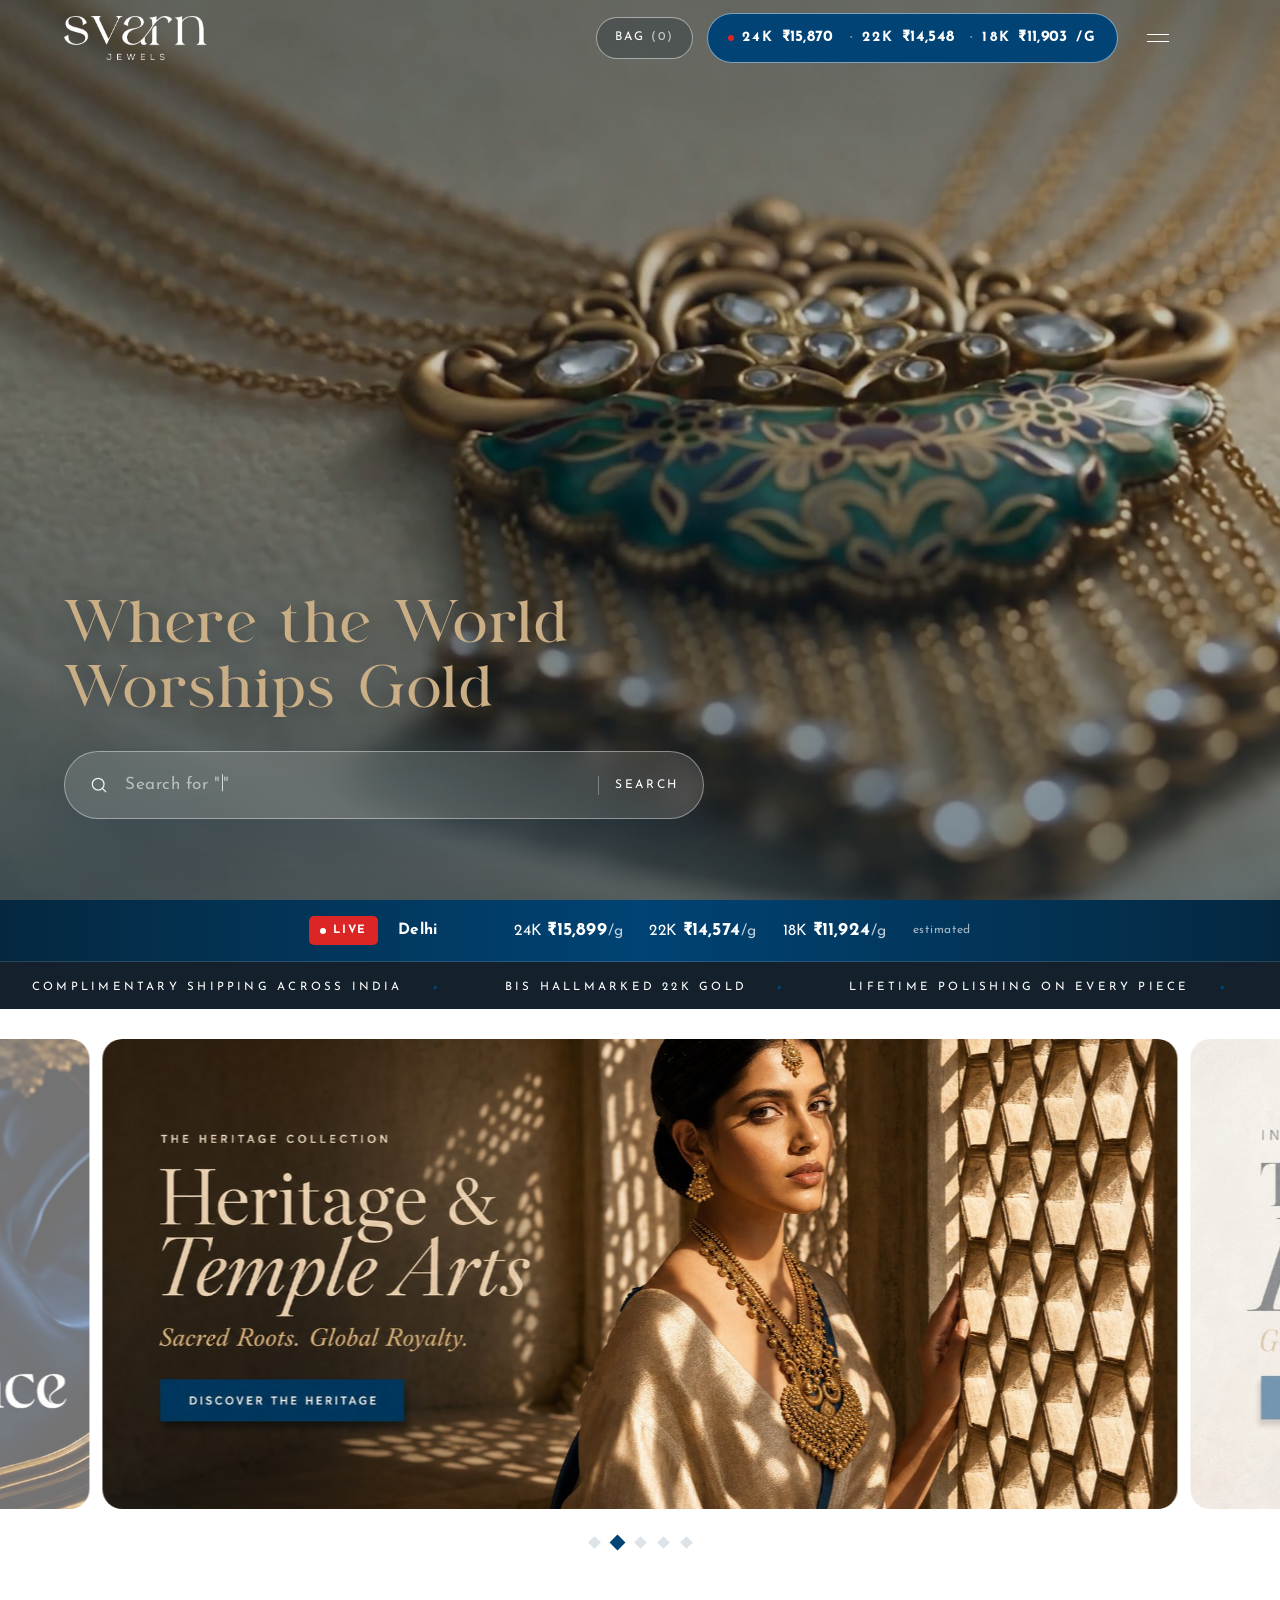
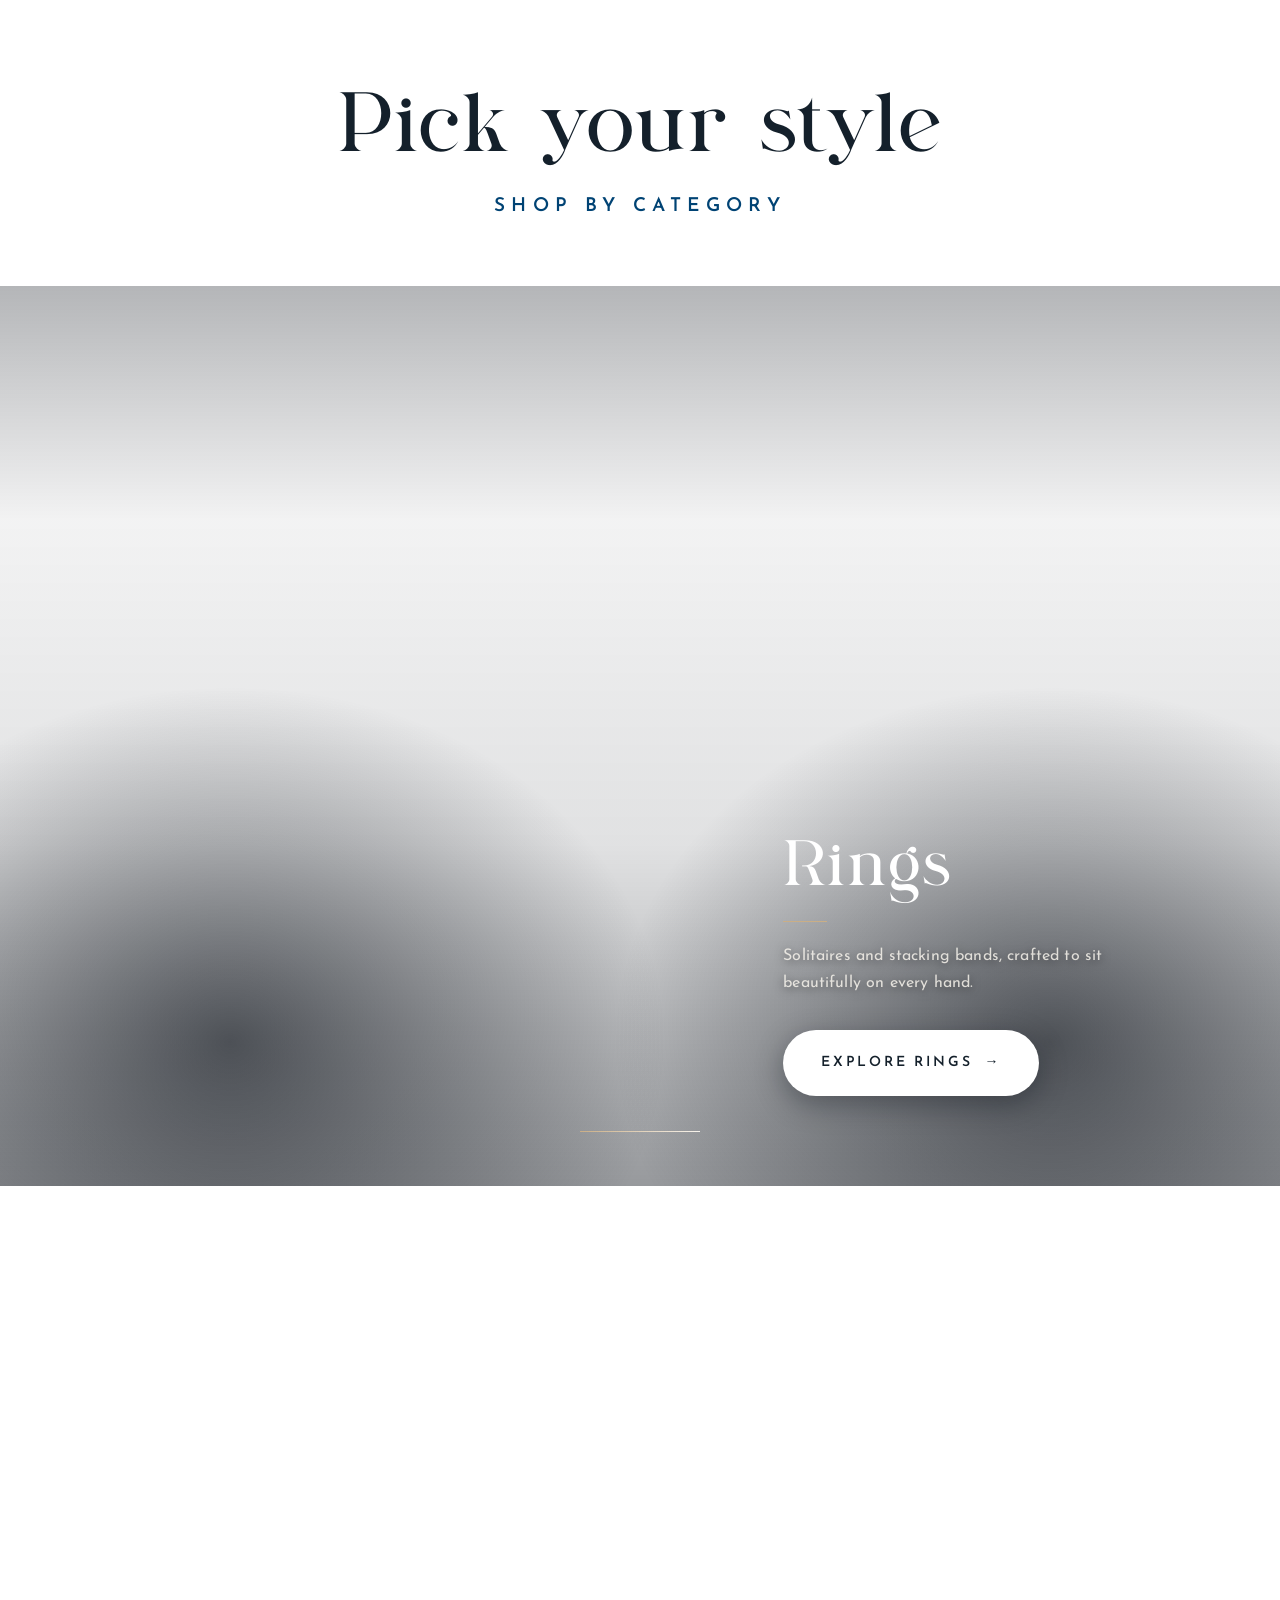
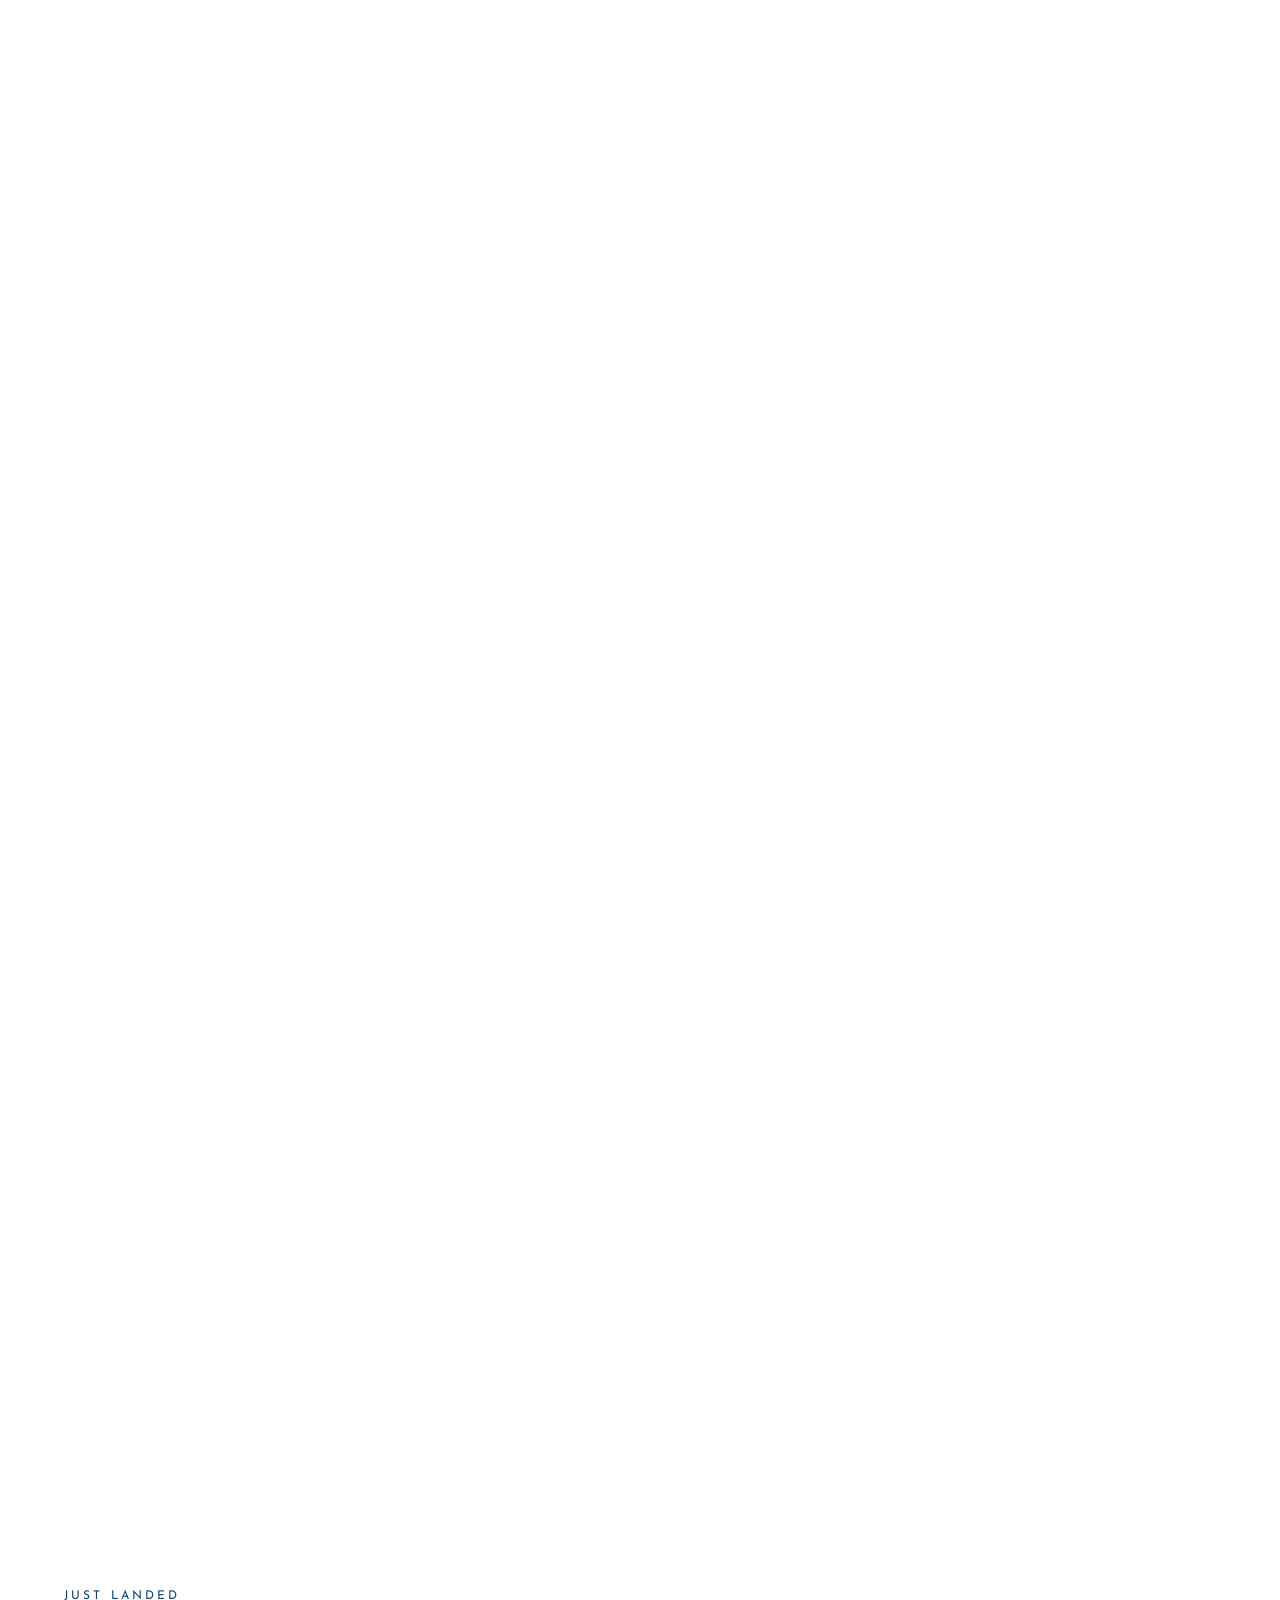
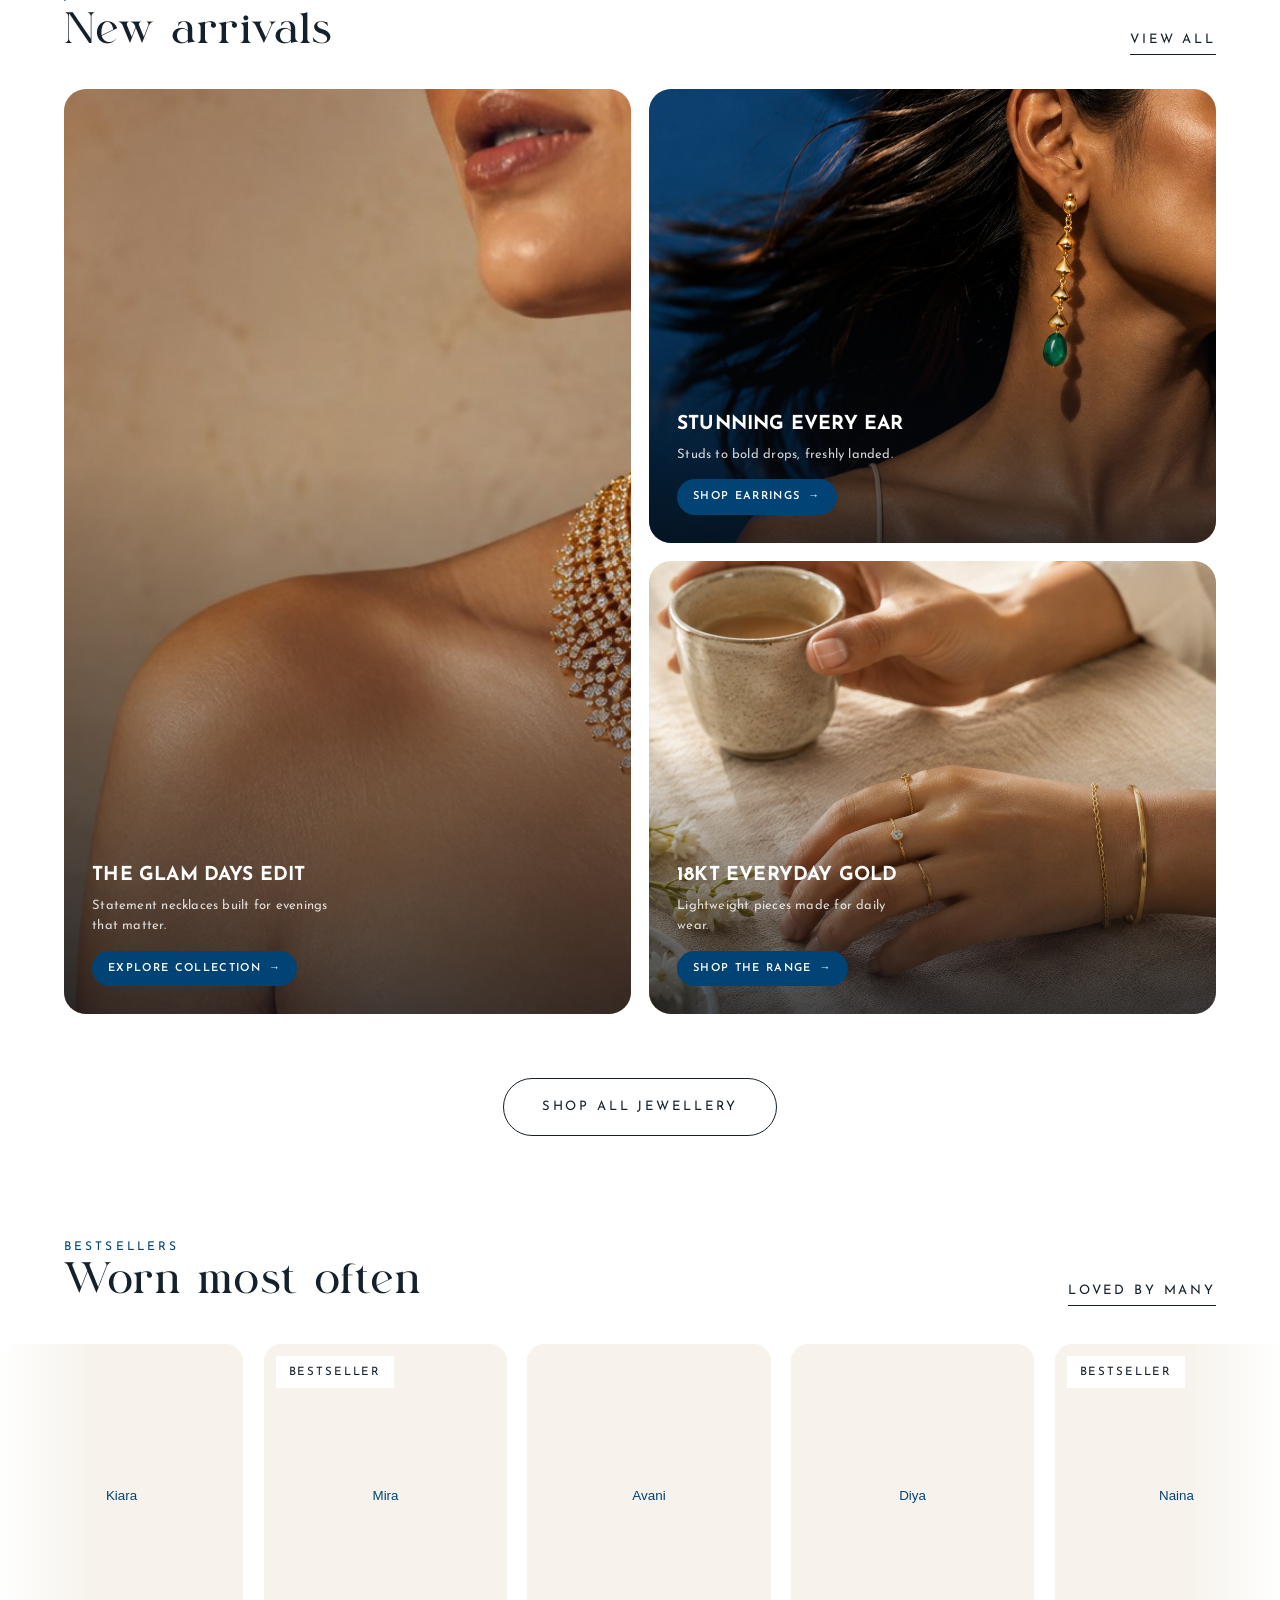
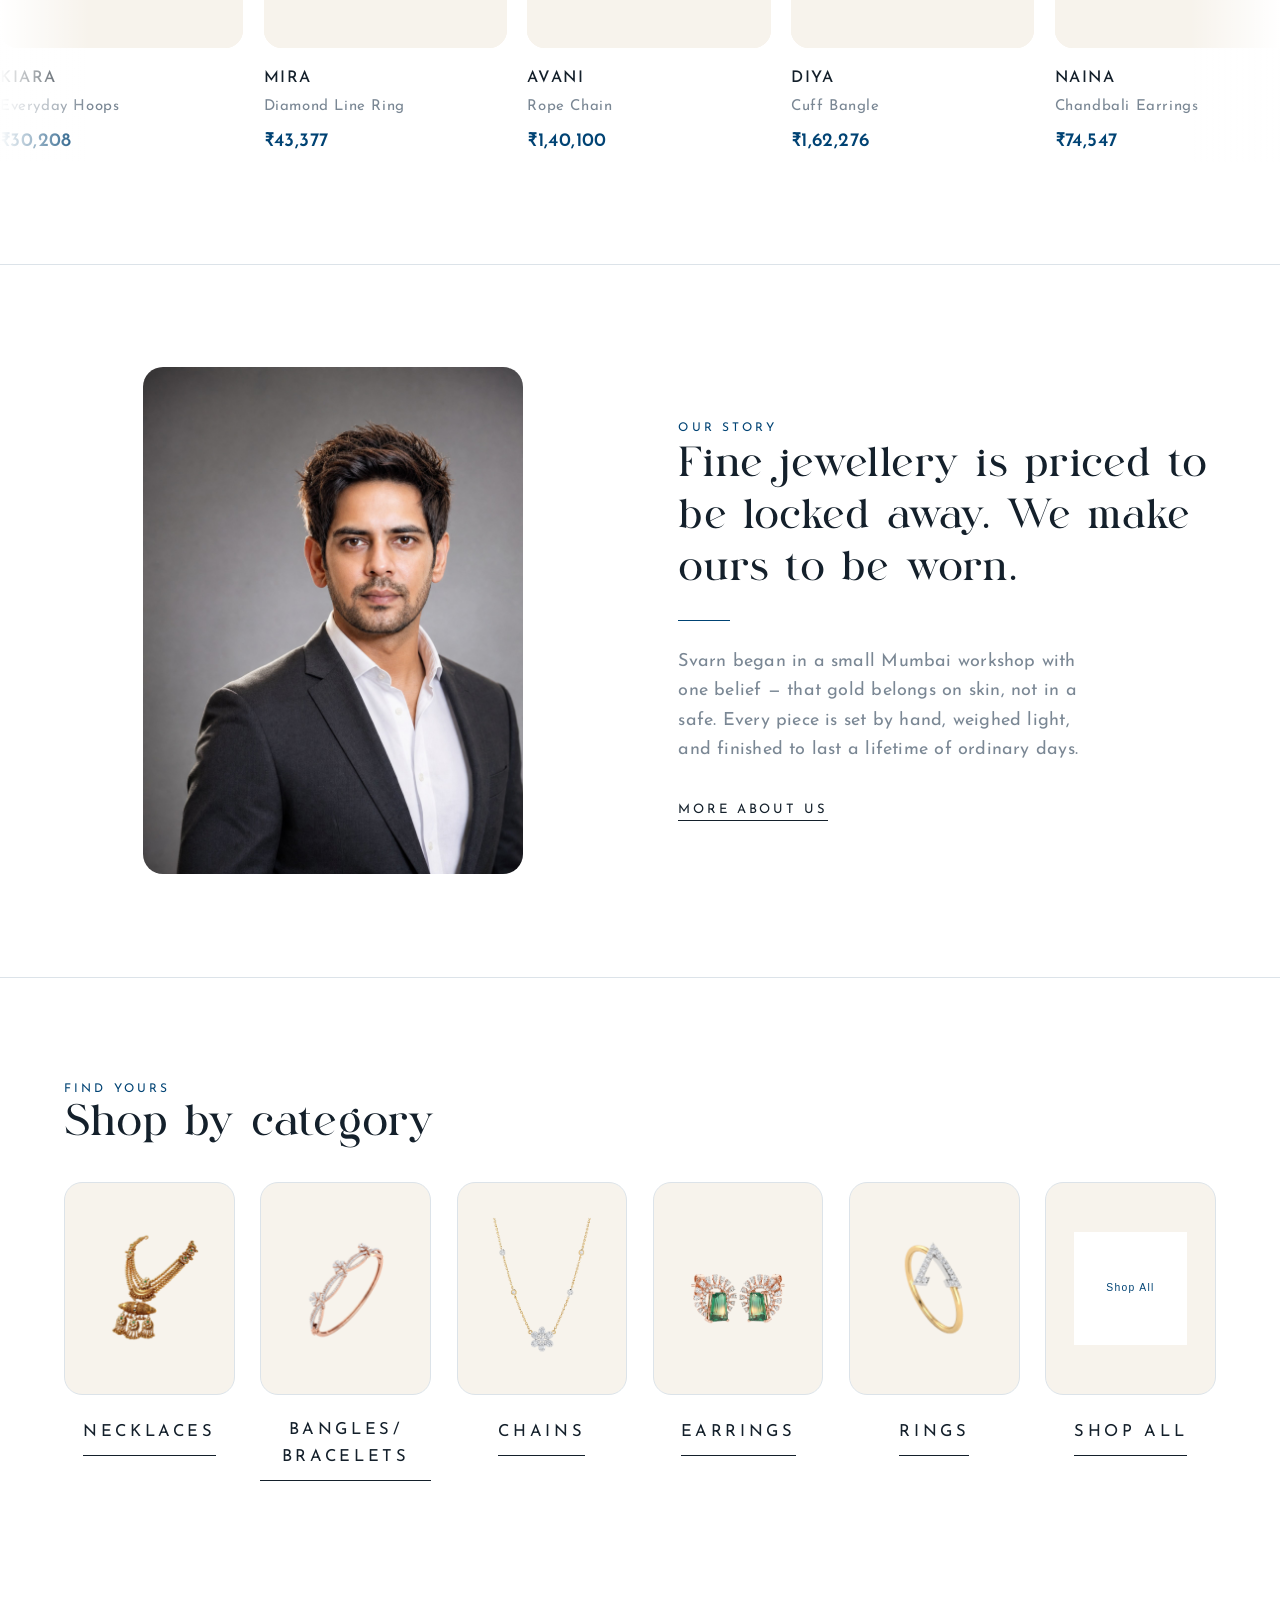
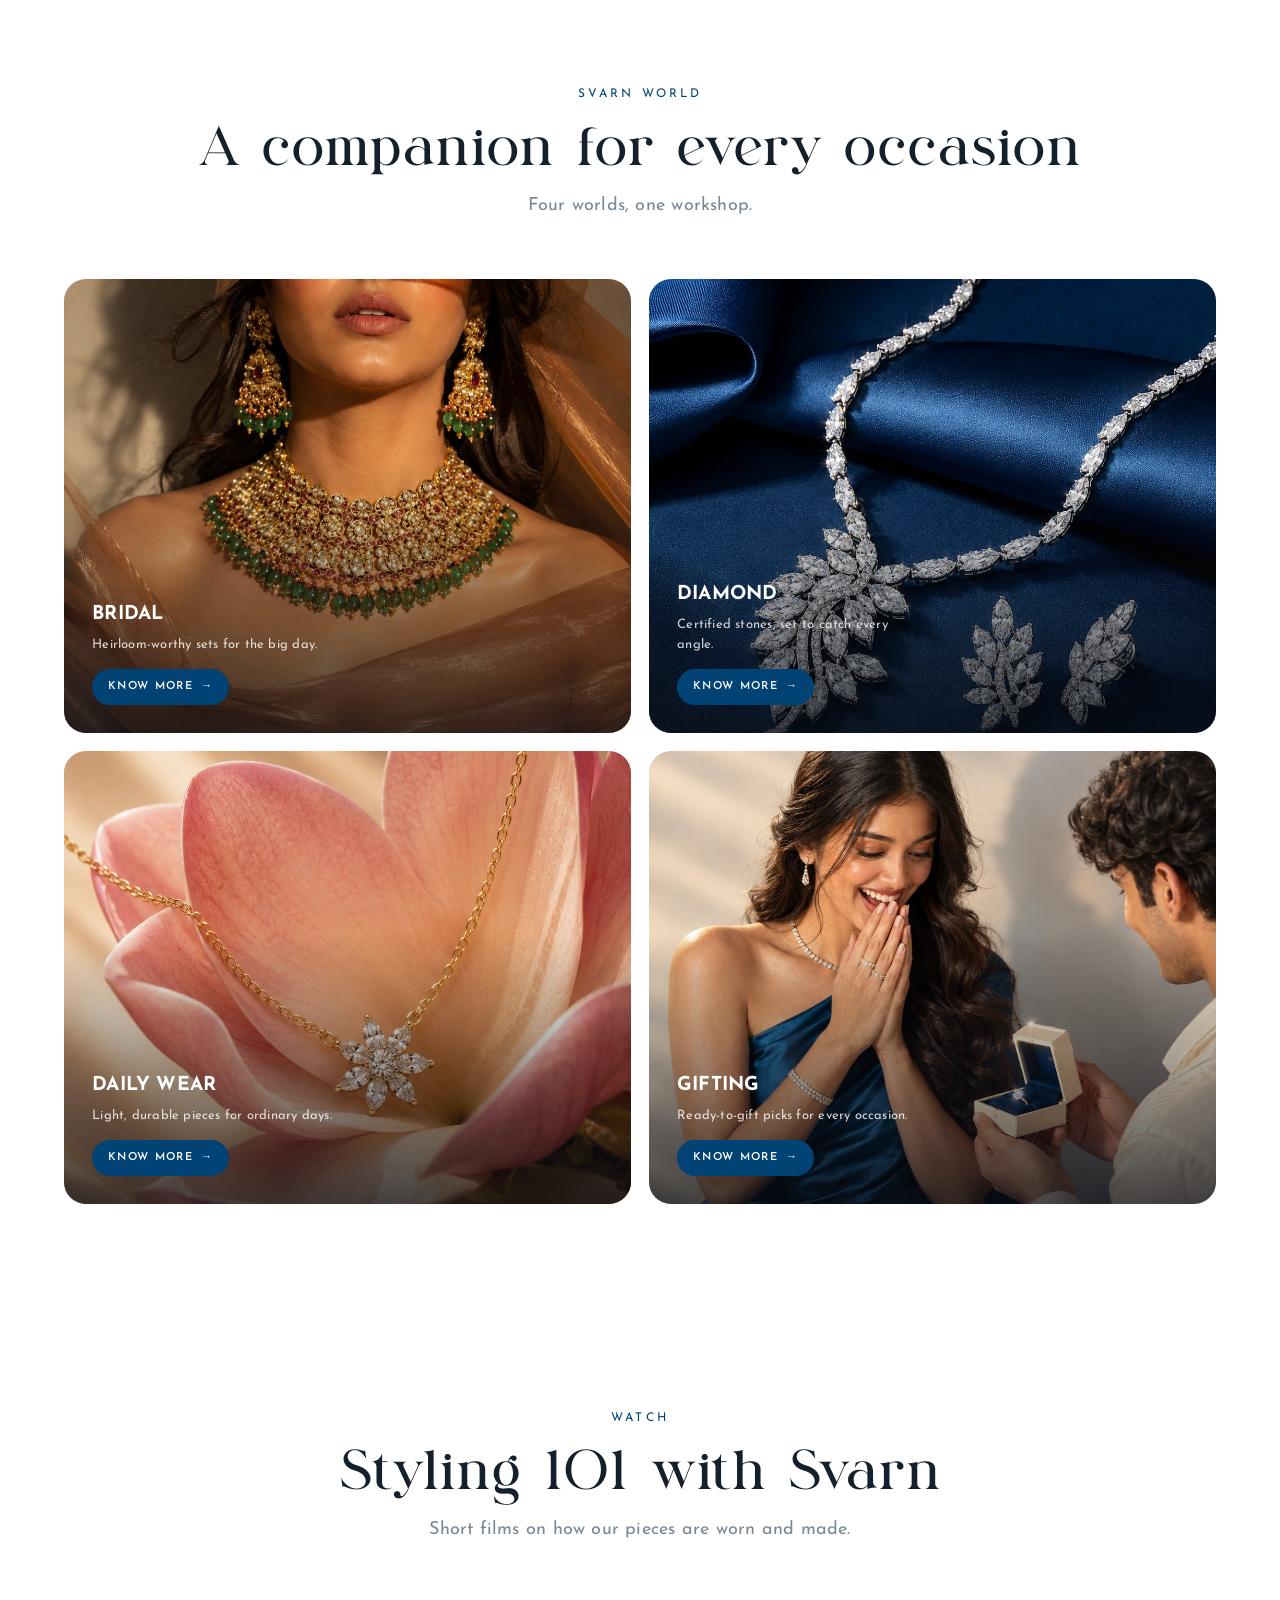
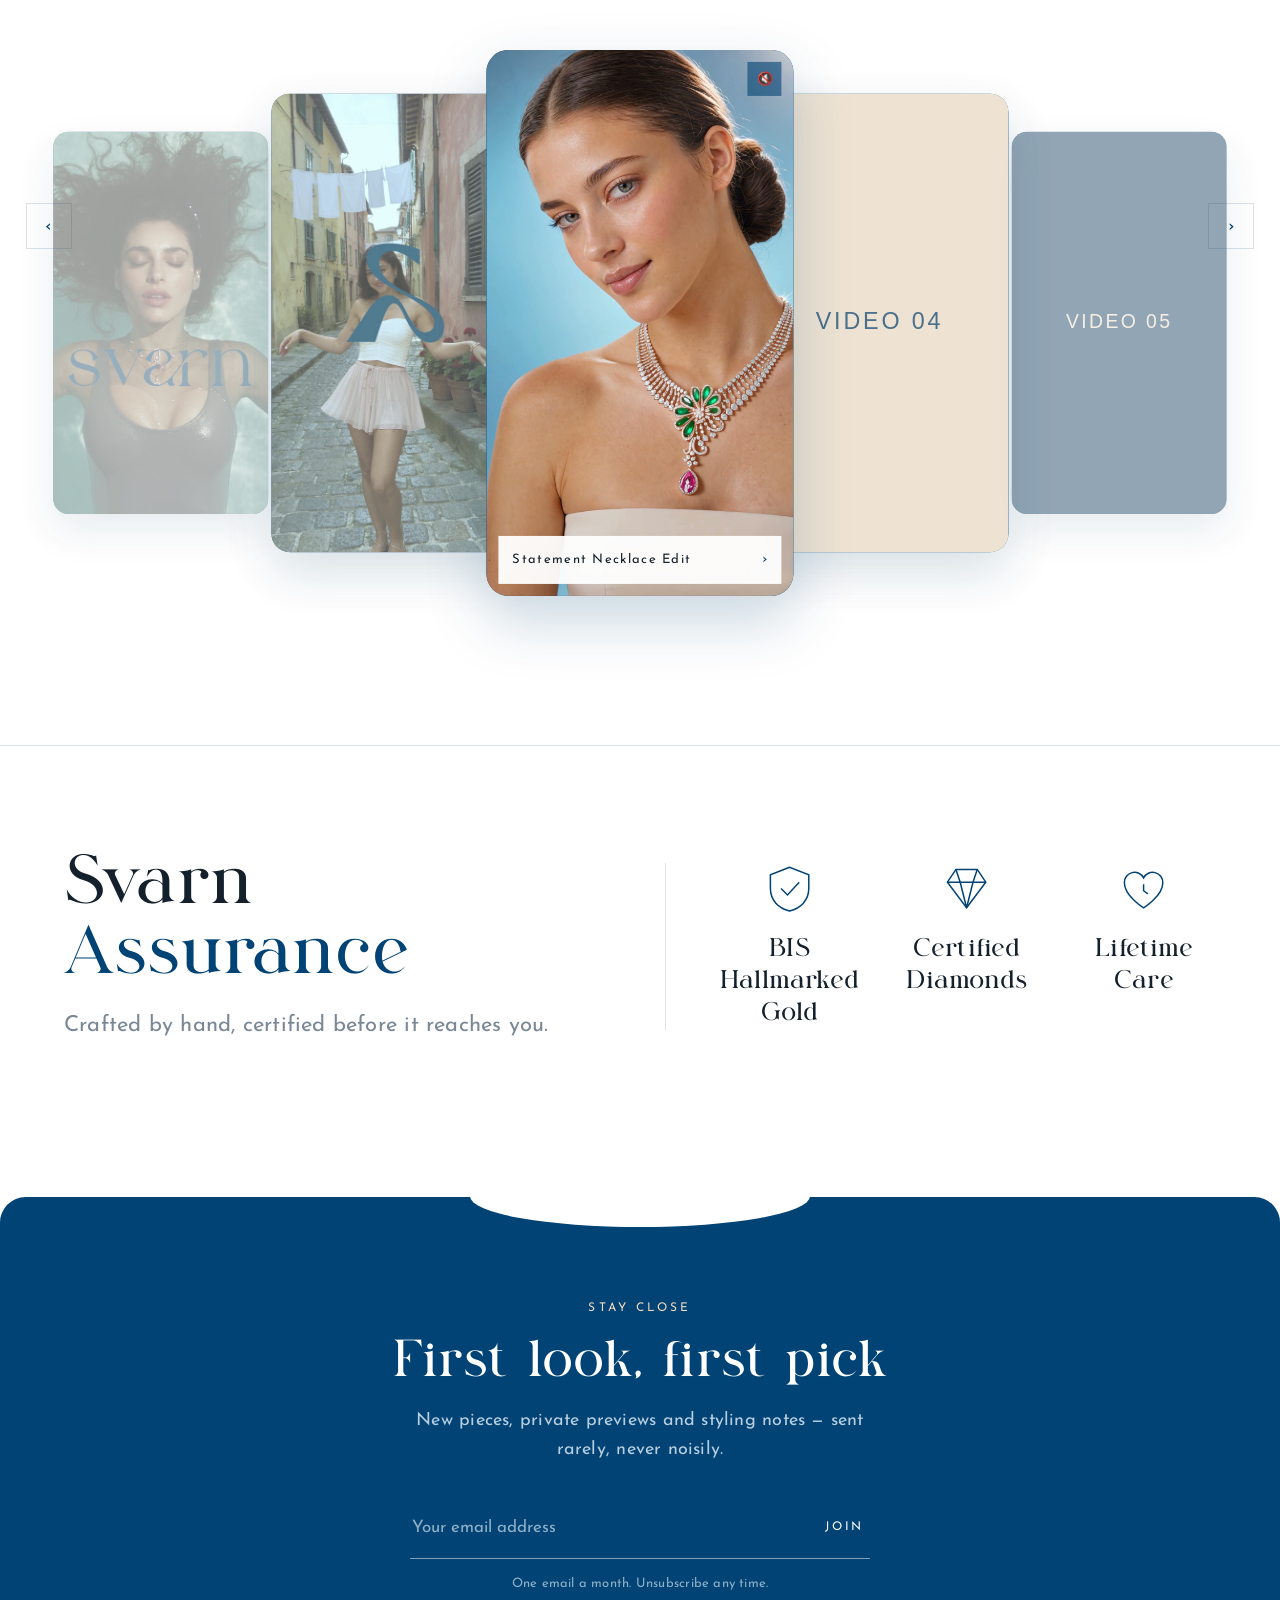
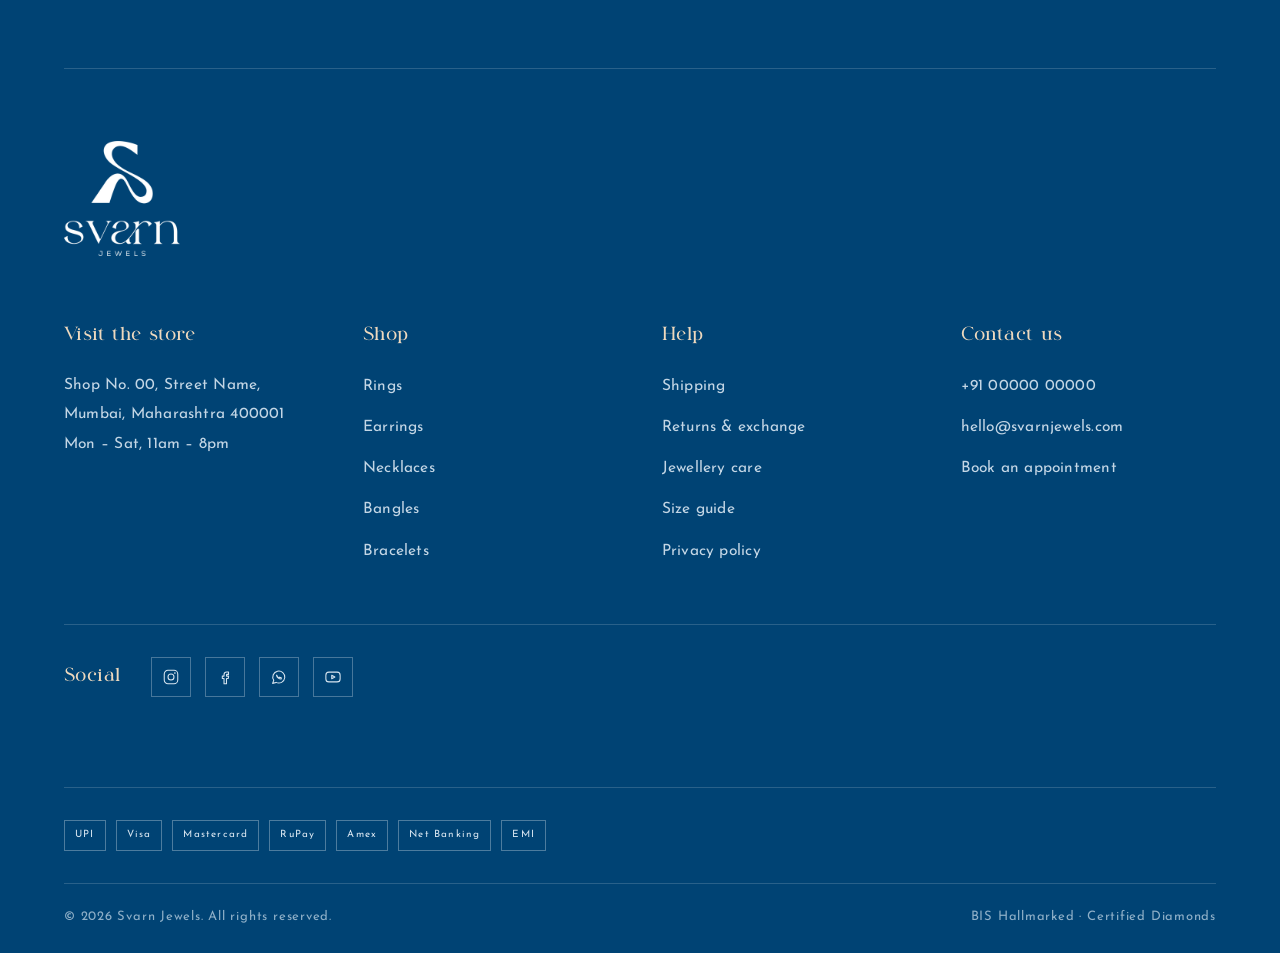
==== commit 30e445a9: "Replace intro video with new brand film, letterbox it on desktop The new clip is shot vertically (po" ====
--- a/index.html
+++ b/index.html
@@ -306,6 +306,13 @@
   opacity:0;animation:preIn .8s ease .1s forwards;
 }
 .pre-video video{display:block;width:100%;height:100%;object-fit:cover}
+/* the source clip is a vertical (portrait) film — full-bleed cover works
+   on phone-width screens where it's shot for, but on wider screens
+   cropping it to fill a landscape frame loses the shot entirely, so it
+   letterboxes instead and lets the brand-blue backdrop show at the sides */
+@media(min-width:820px){
+  .pre-video video{object-fit:contain}
+}
 @keyframes preIn{to{opacity:1}}
 .preload.fly .pre-video{opacity:0;transition:opacity .5s ease}
 @media(prefers-reduced-motion:reduce){
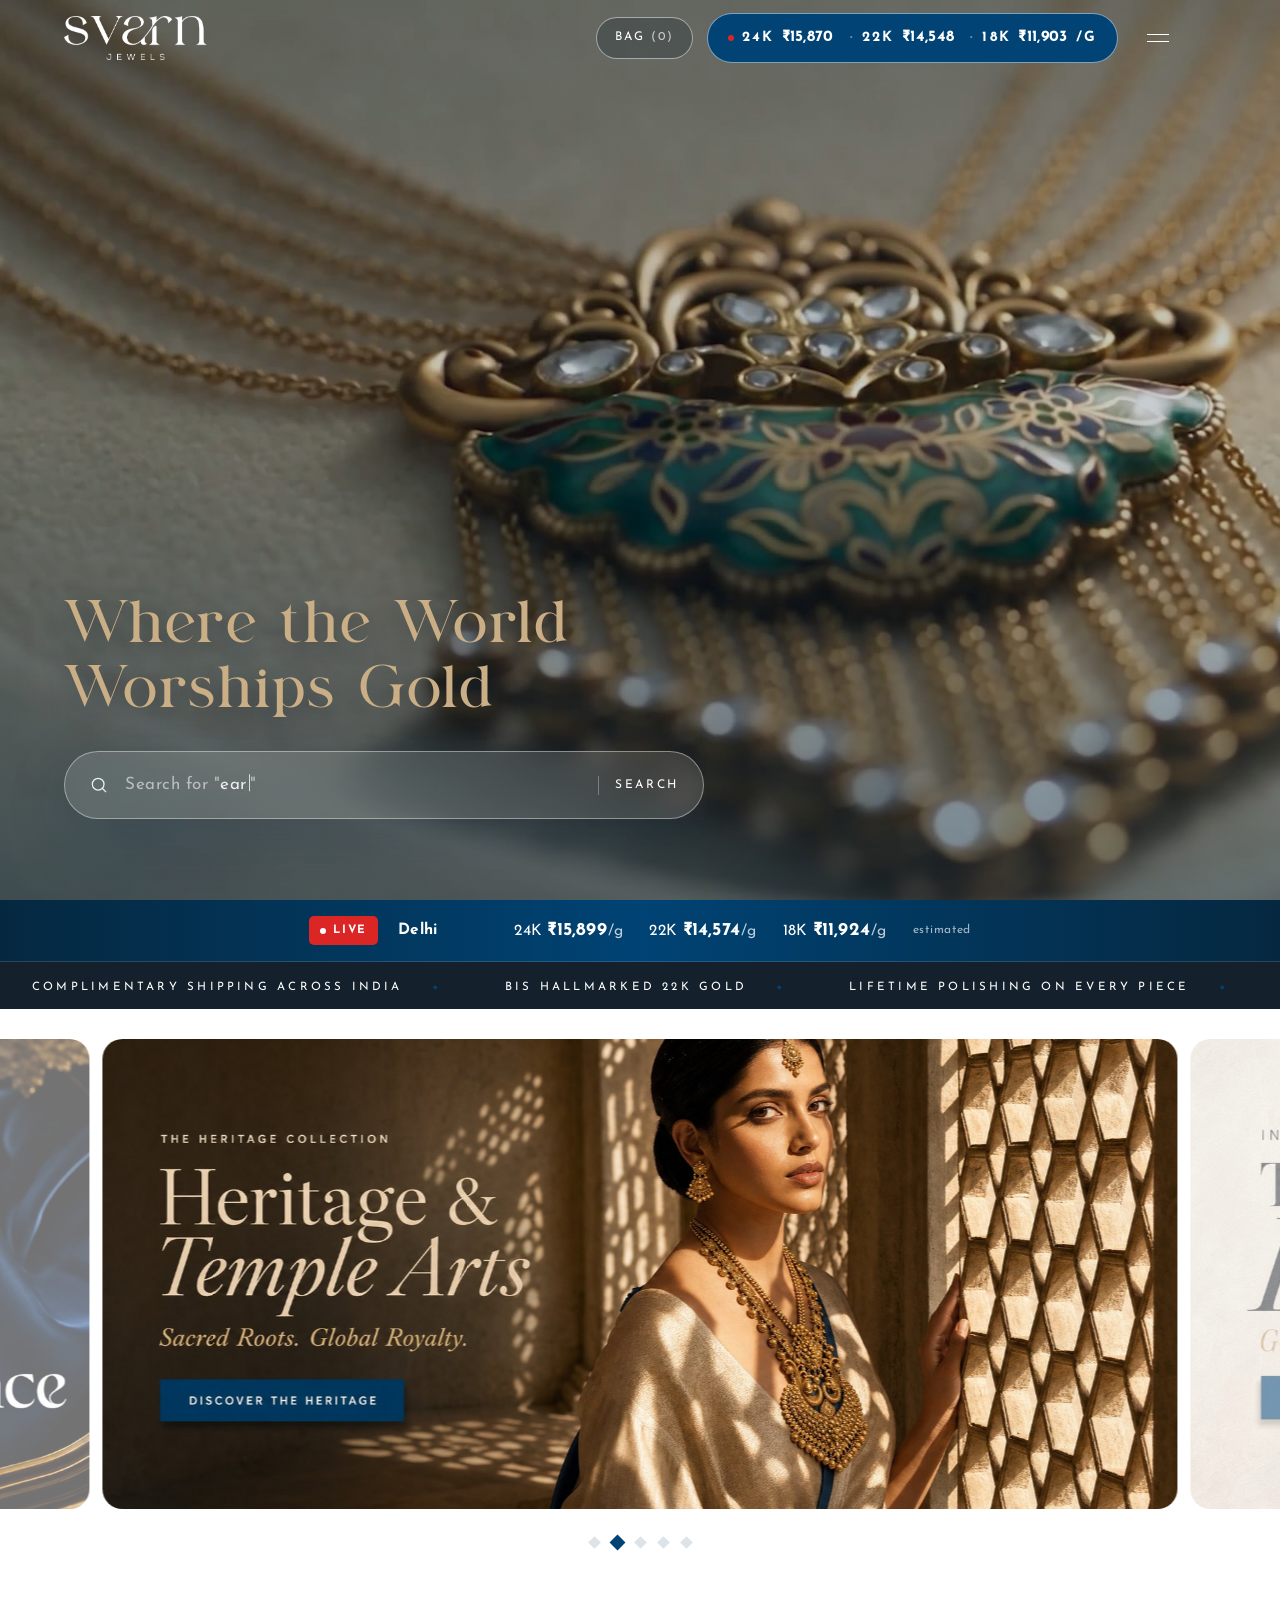
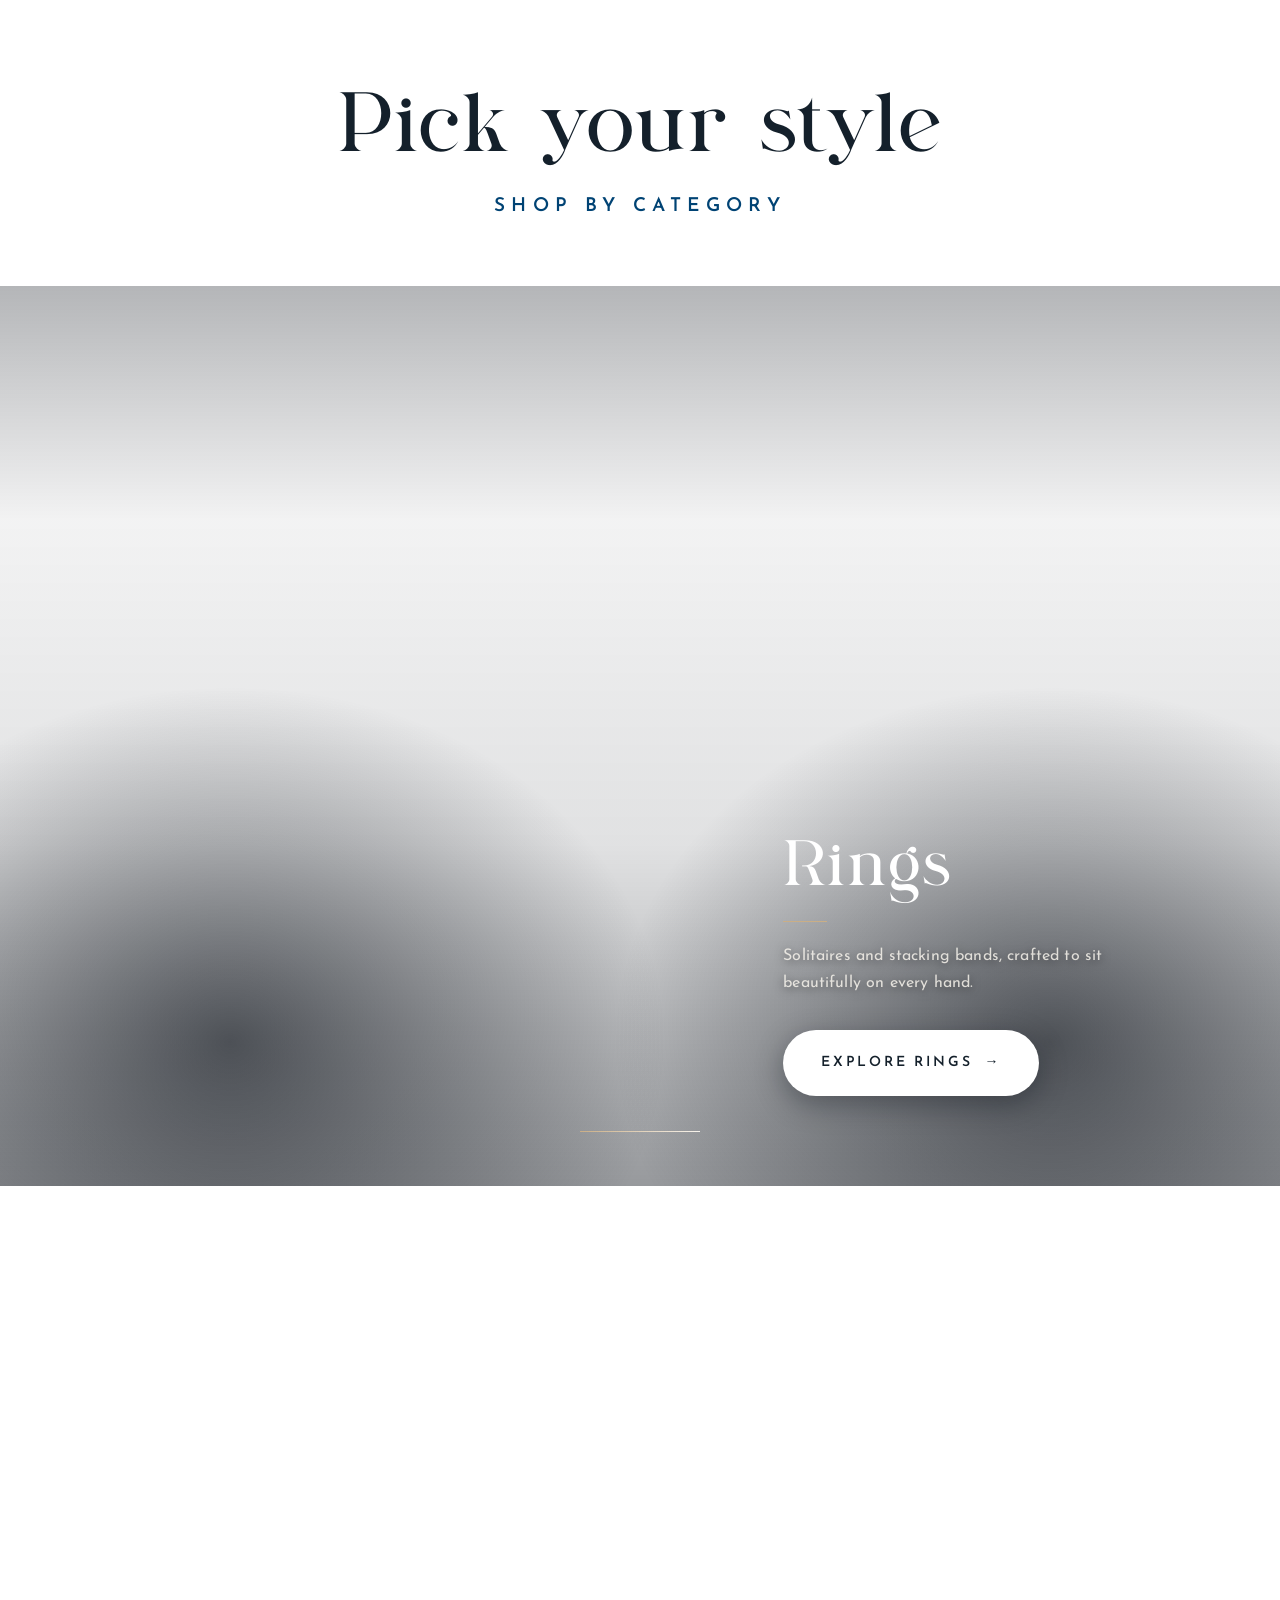
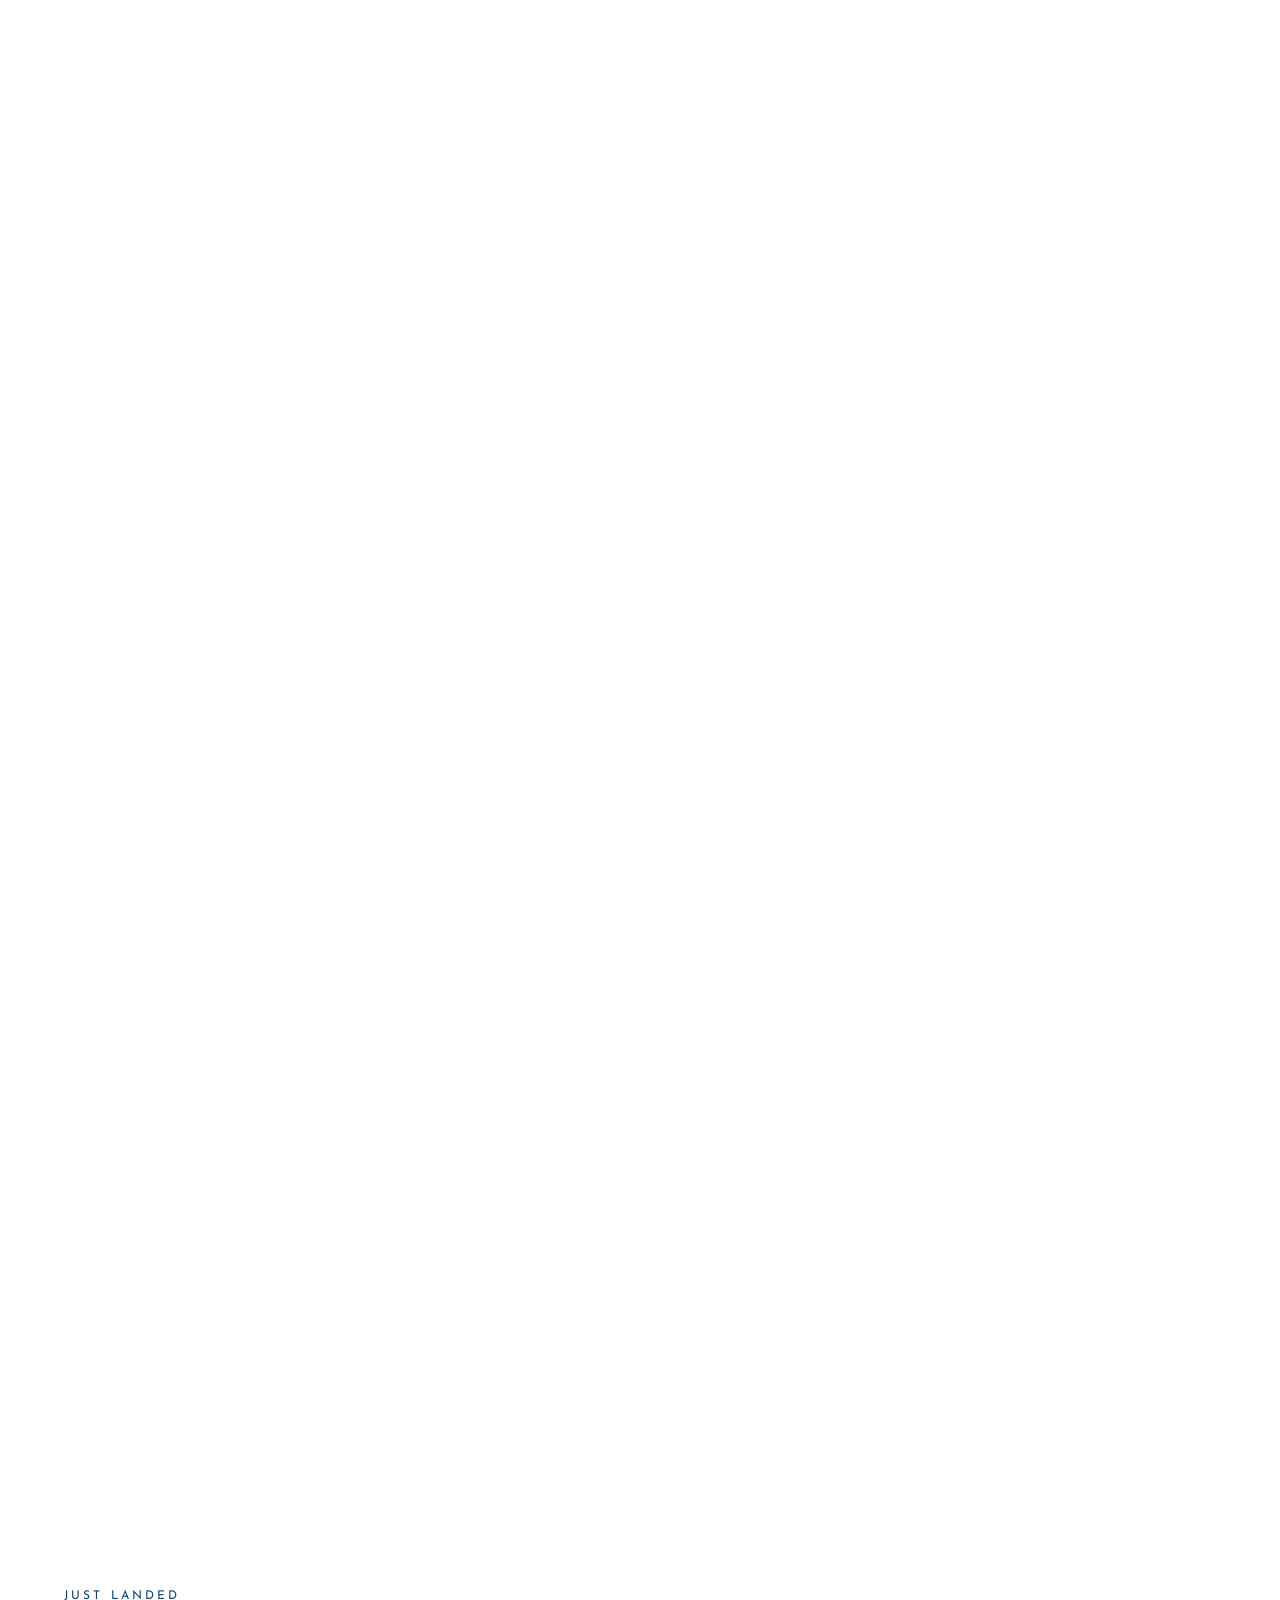
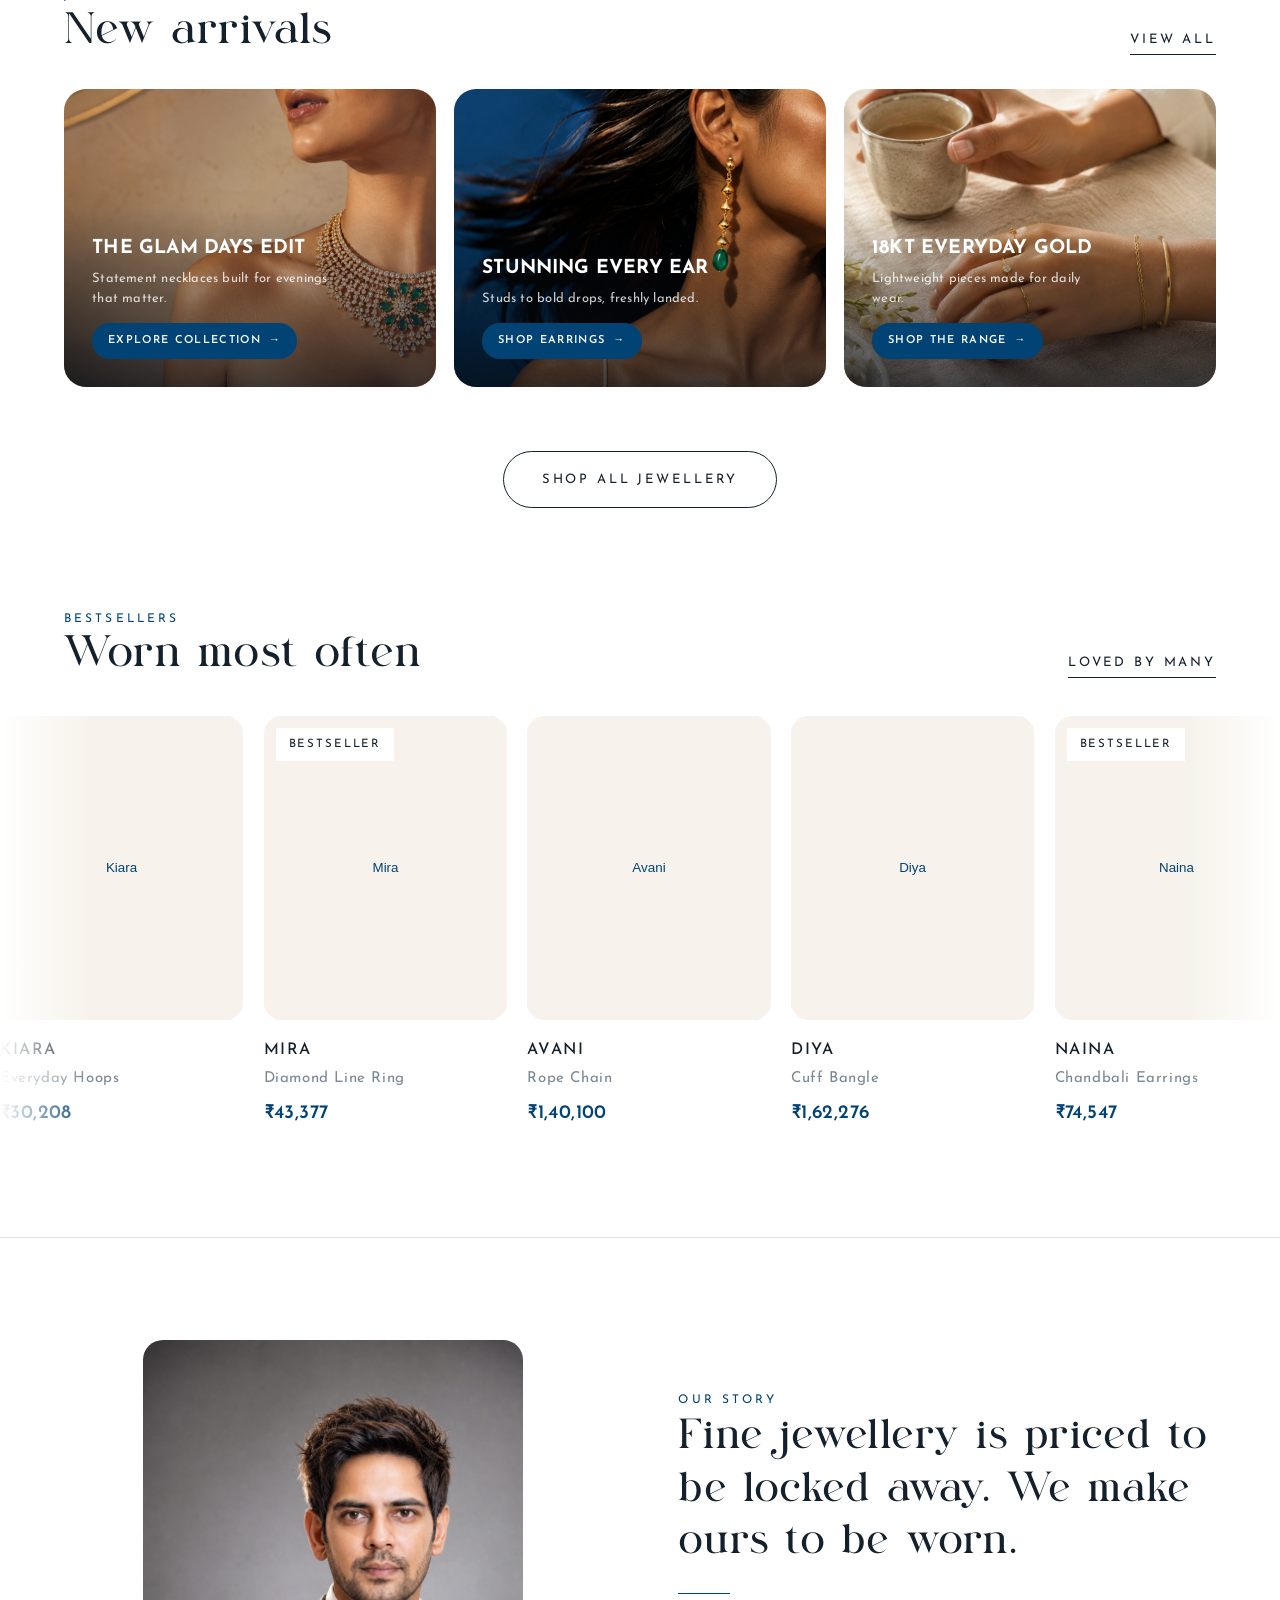
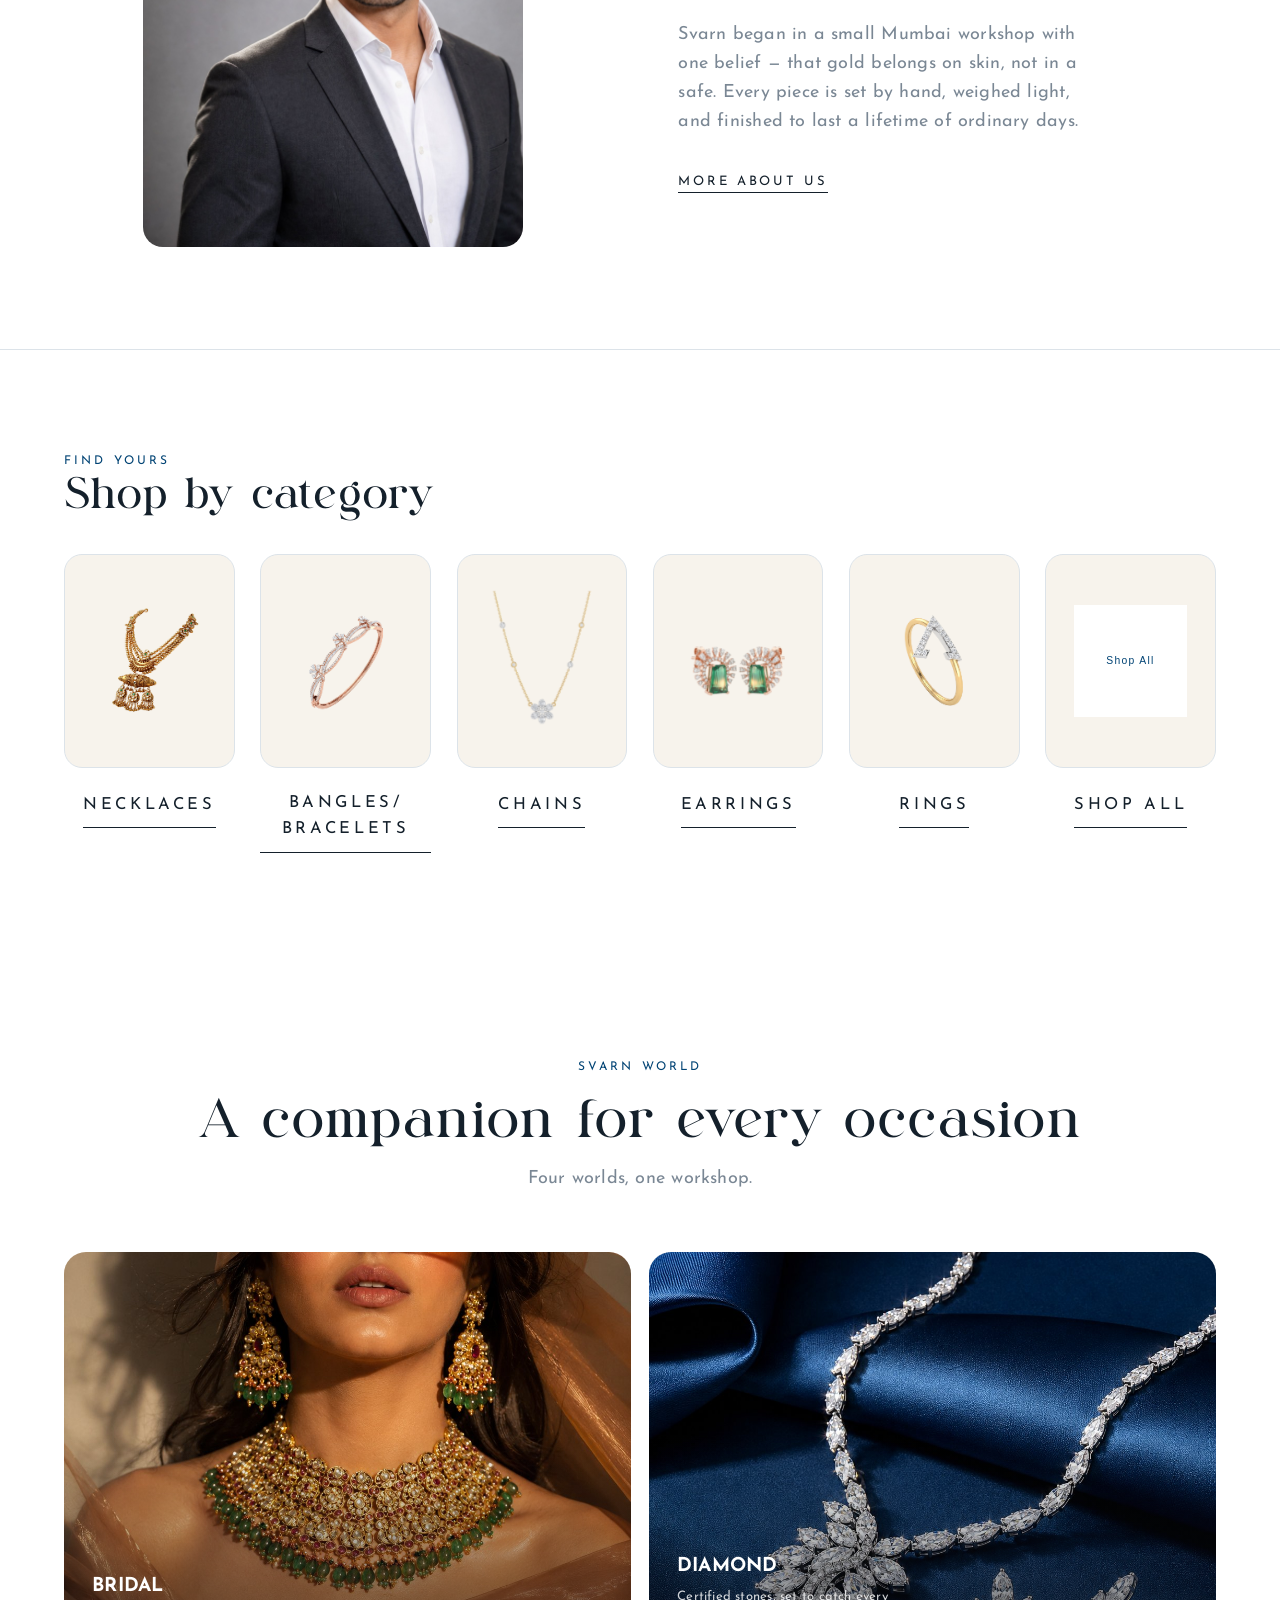
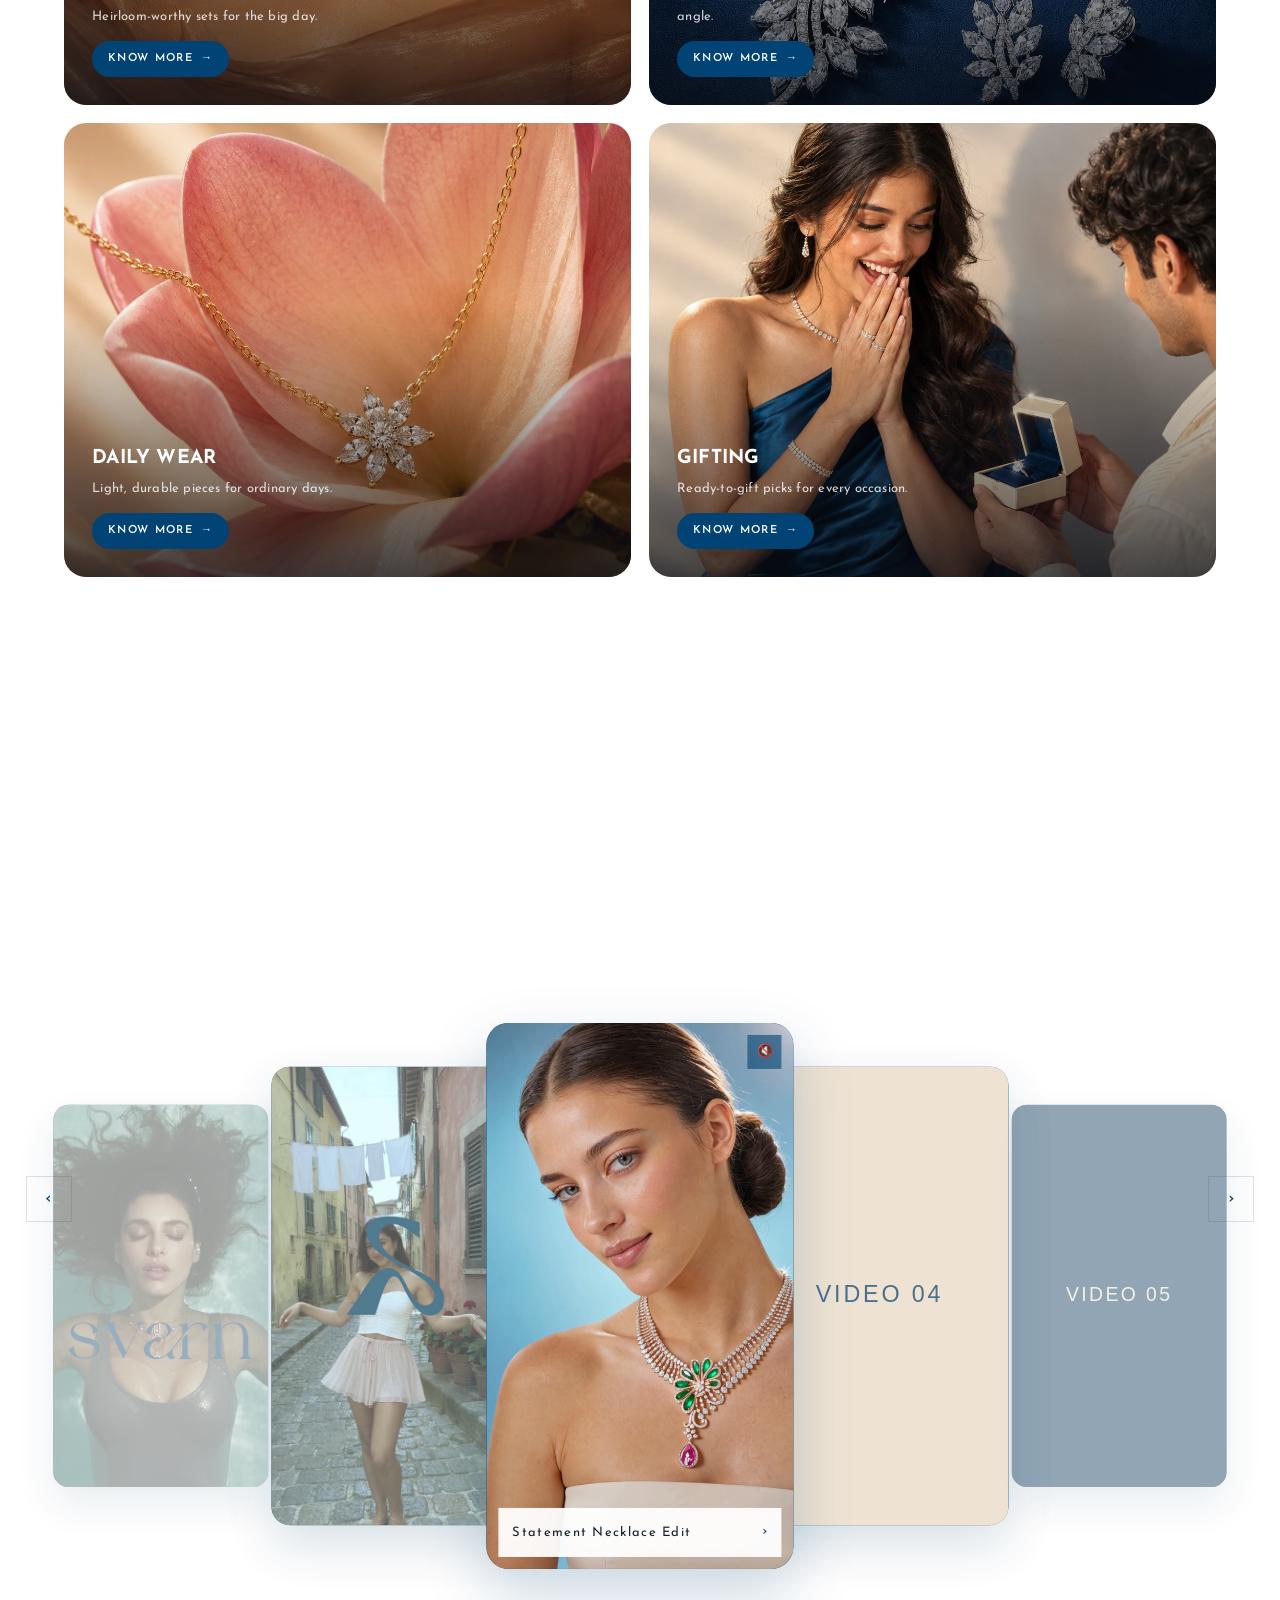
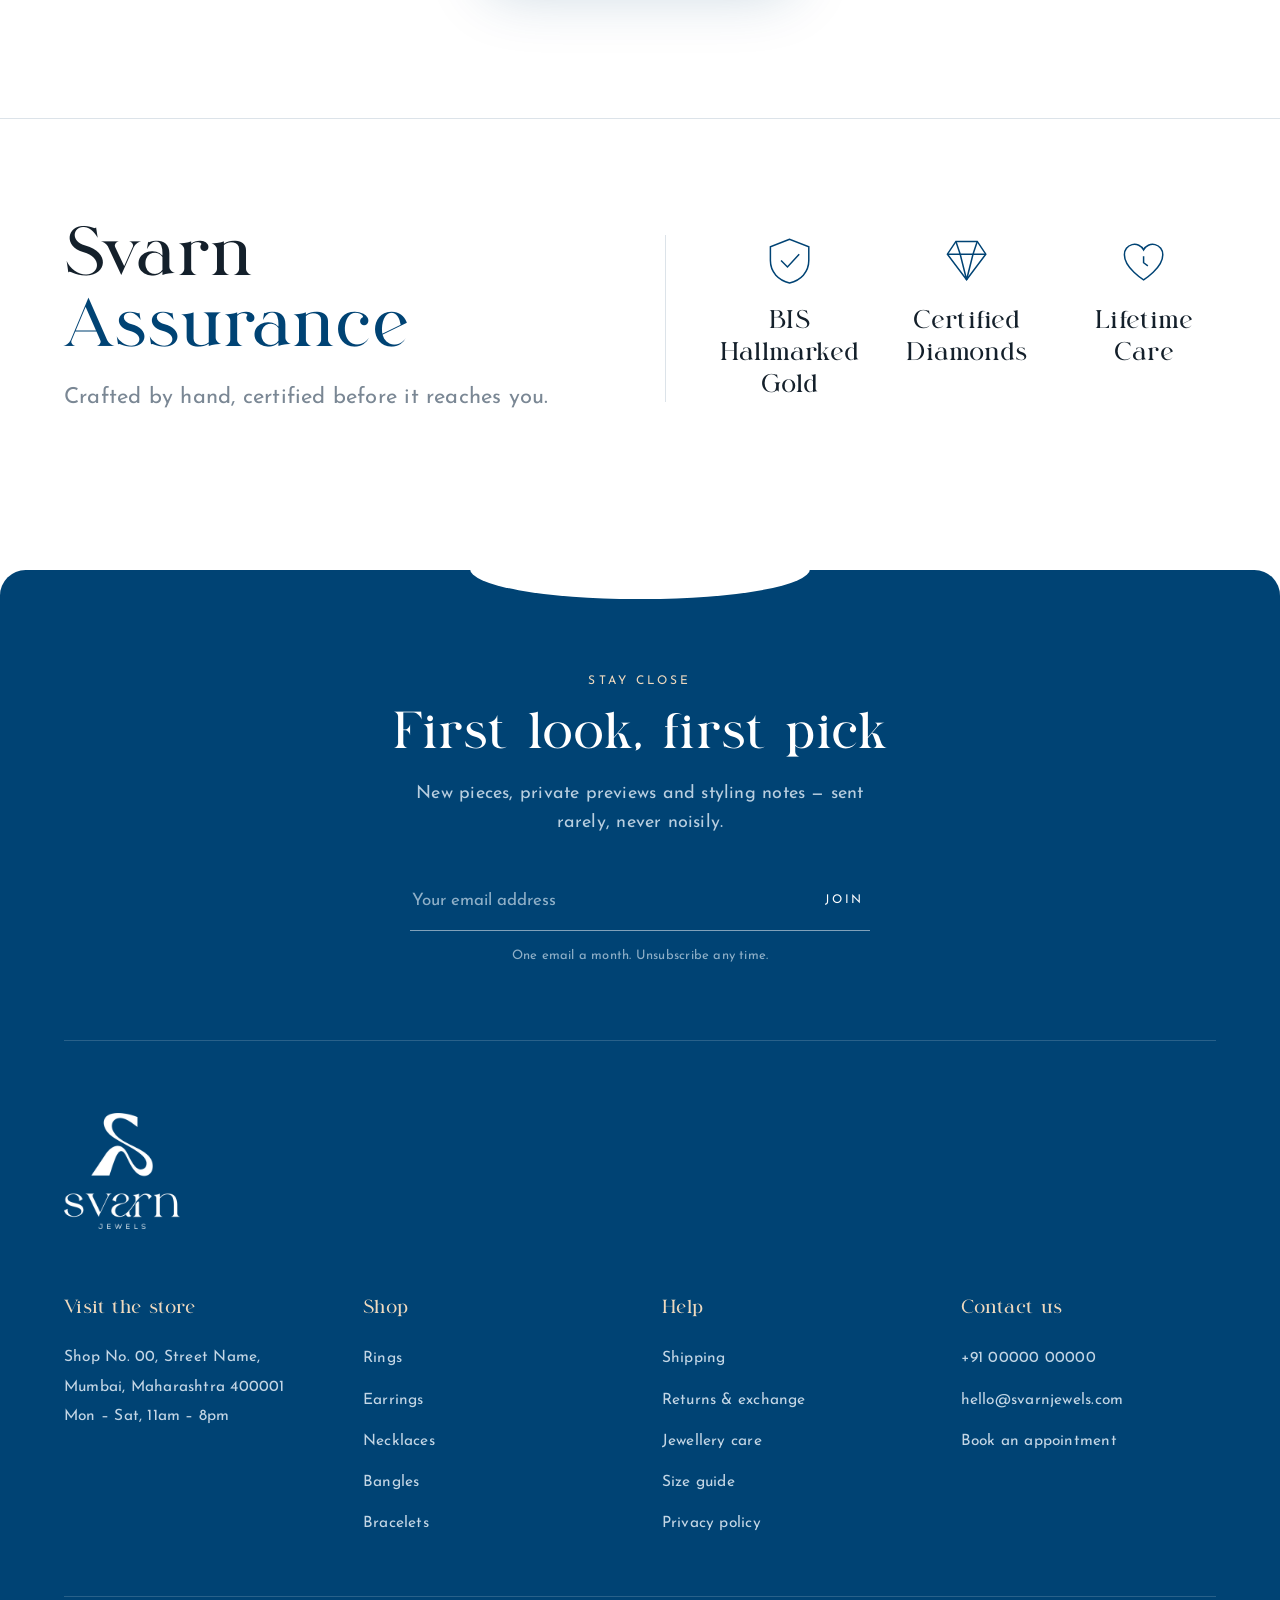
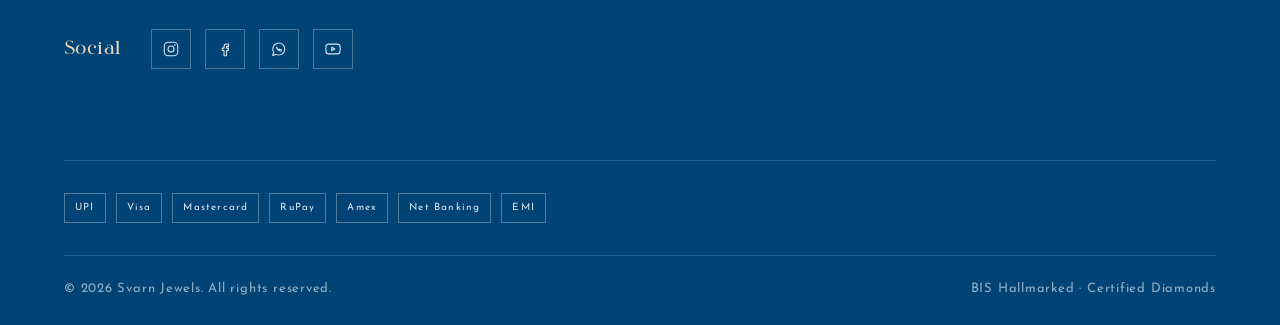
==== commit 45214413: "Lay out New Arrivals cards in a single row instead of the tall/stacked bento composition Co-Authored" ====
--- a/index.html
+++ b/index.html
@@ -455,7 +455,7 @@
 
 /* ============ COLLECTION POSTERS (New Arrivals) ============ */
 .posters{
-  display:grid;grid-template-columns:1fr 1fr;grid-template-rows:1fr 1fr;
+  display:grid;grid-template-columns:repeat(3,1fr);
   gap:clamp(10px,1.4vw,18px);
 }
 
@@ -1421,7 +1421,7 @@
    uploaded — swap `img` for the real files whenever they're ready.
    ============================================================ */
 const POSTERS = [
-  {img:'duo/img/new-glam-days.jpg',     title:'The Glam Days Edit', desc:'Statement necklaces built for evenings that matter.', cta:'Explore collection', link:'category?cat=Necklaces', tall:true},
+  {img:'duo/img/new-glam-days.jpg',     title:'The Glam Days Edit', desc:'Statement necklaces built for evenings that matter.', cta:'Explore collection', link:'category?cat=Necklaces'},
   {img:'duo/img/new-earrings.jpg',      title:'Stunning Every Ear', desc:'Studs to bold drops, freshly landed.',                cta:'Shop earrings',       link:'category?cat=Earrings'},
   {img:'duo/img/new-everyday-gold.jpg', title:'18Kt Everyday Gold', desc:'Lightweight pieces made for daily wear.',             cta:'Shop the range',      link:'category'}
 ];
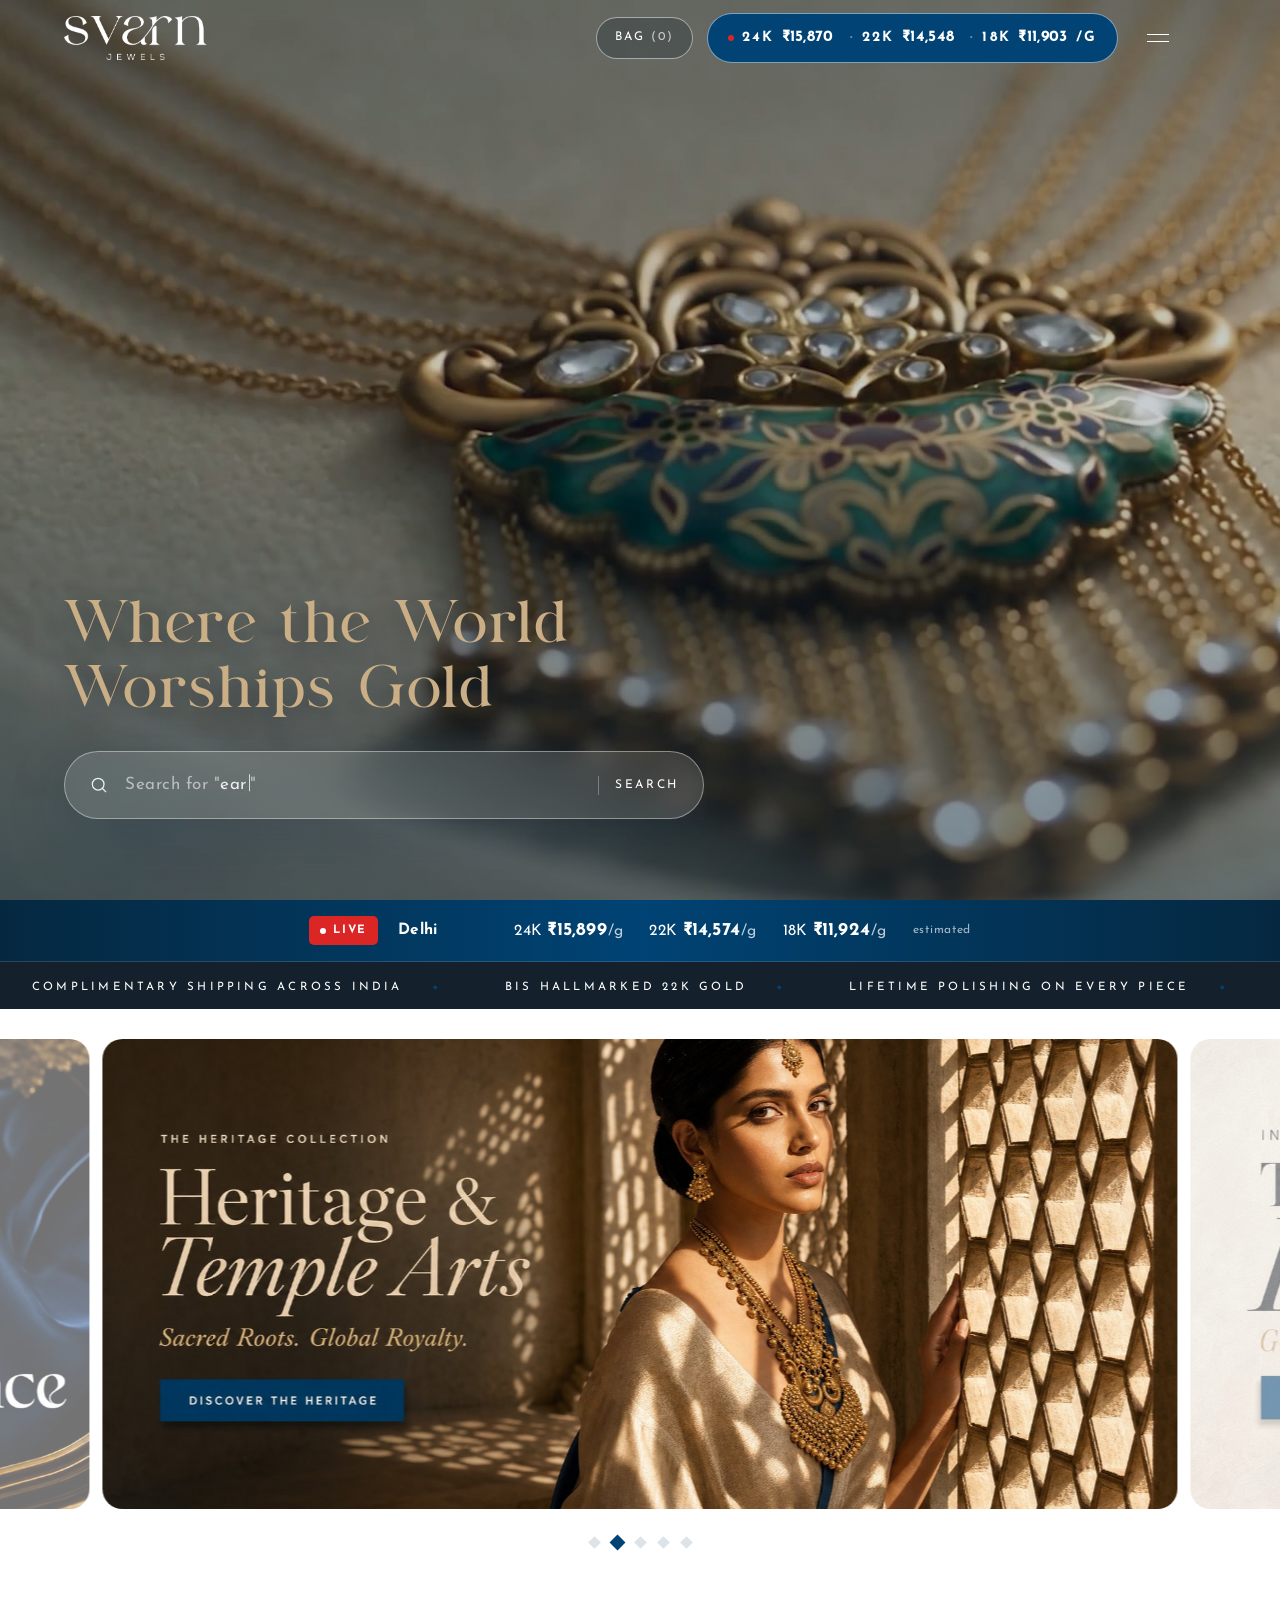
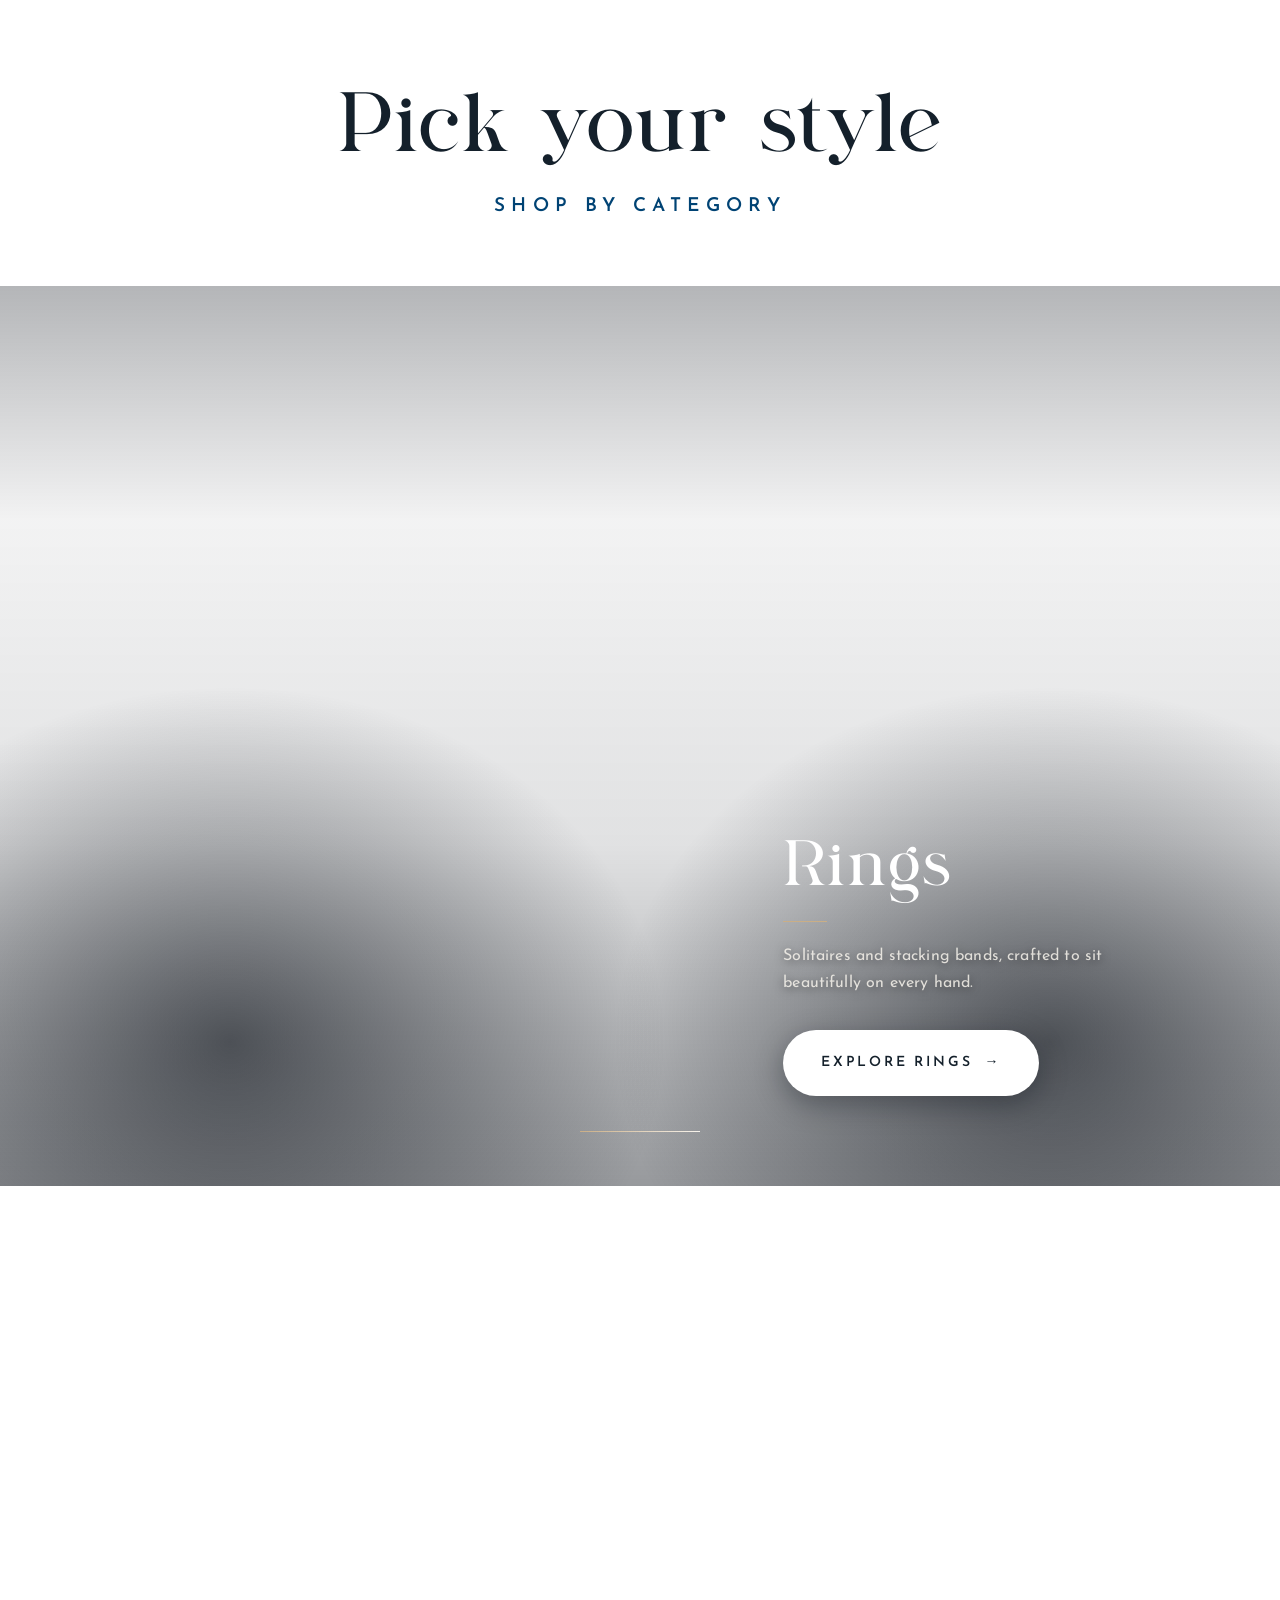
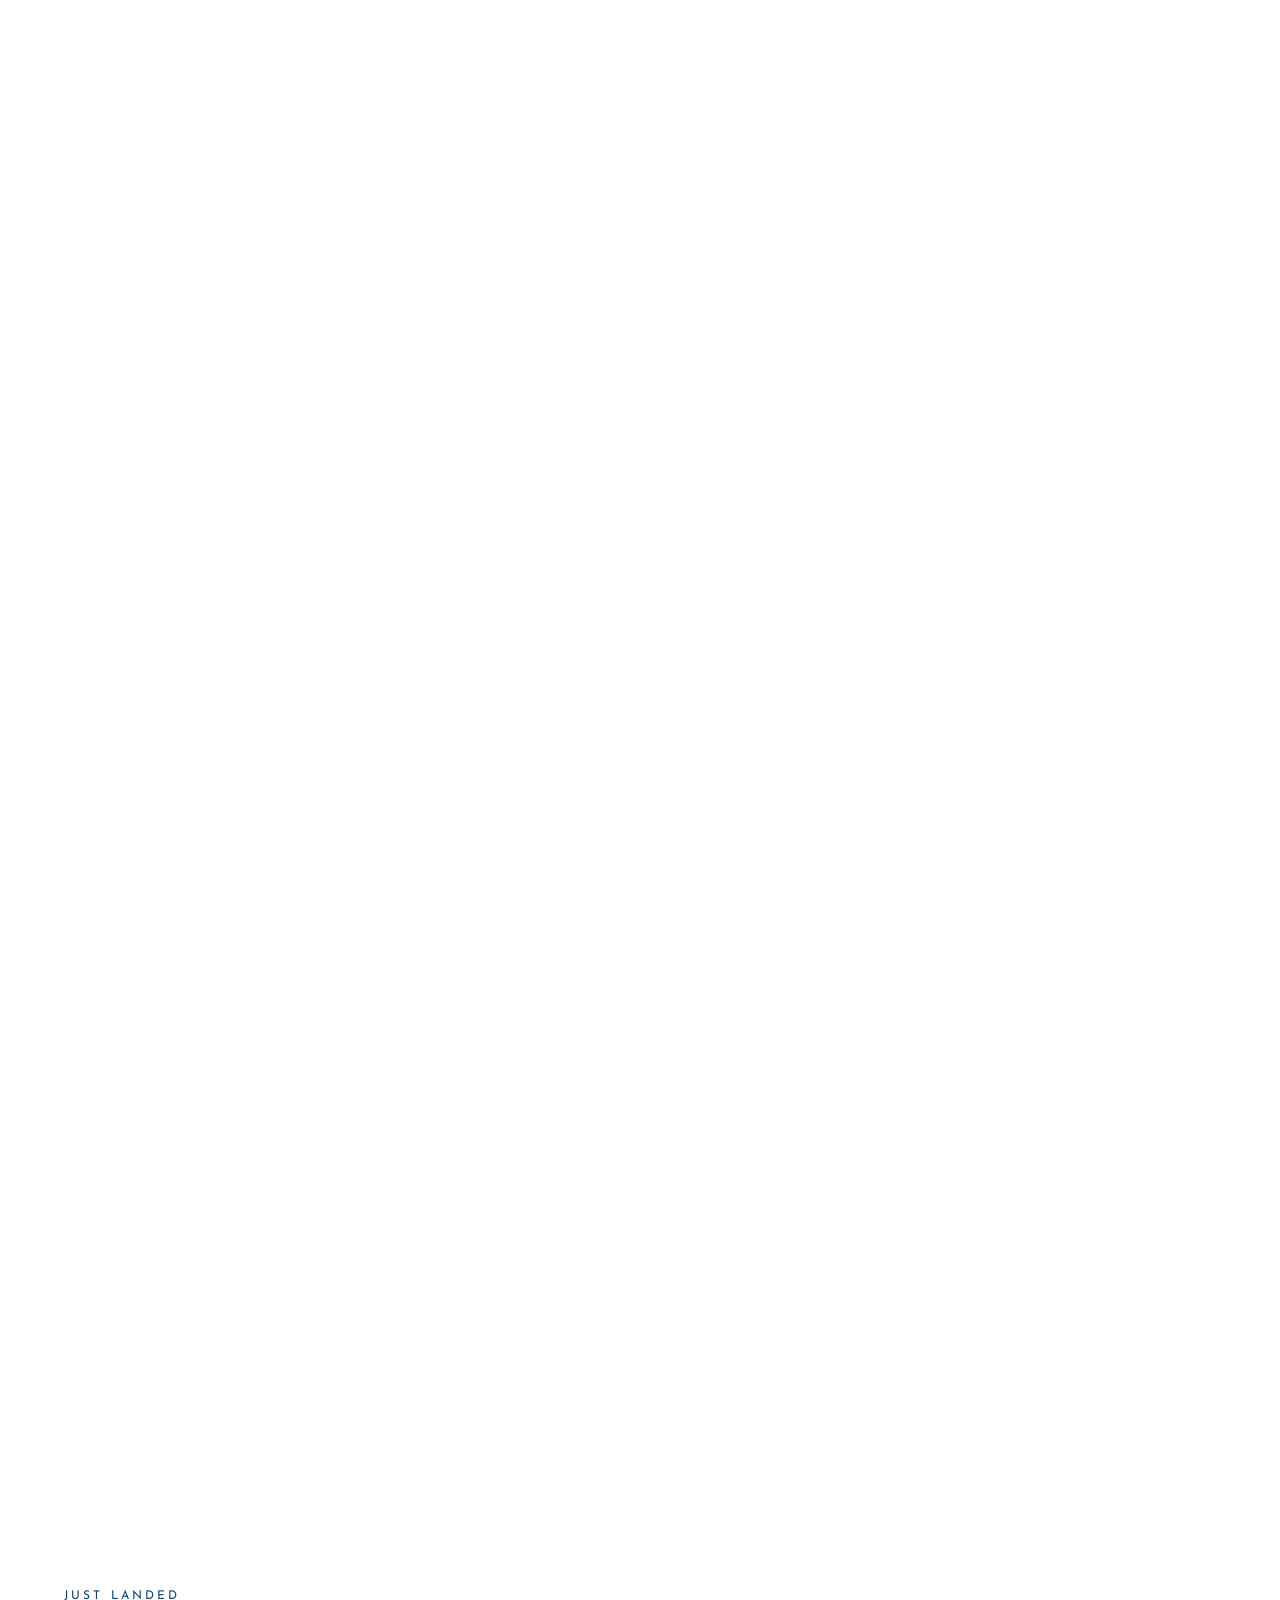
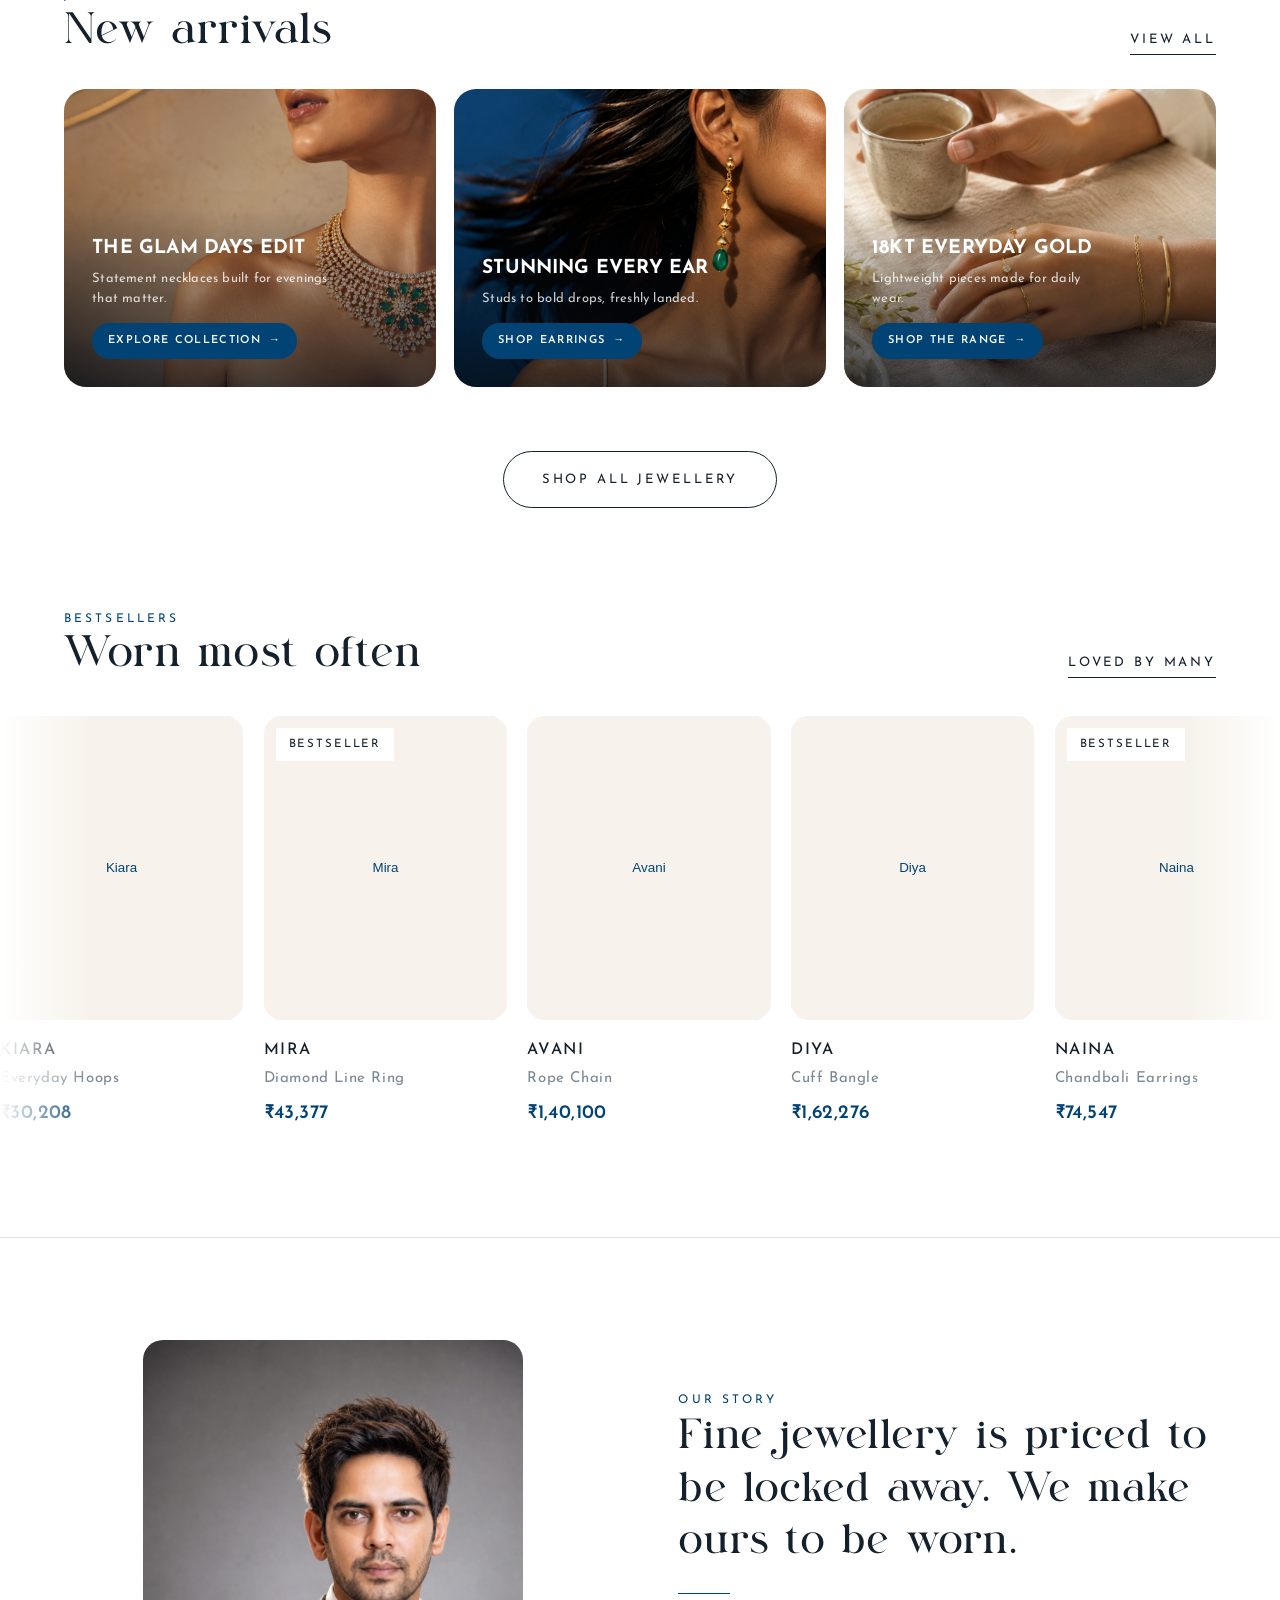
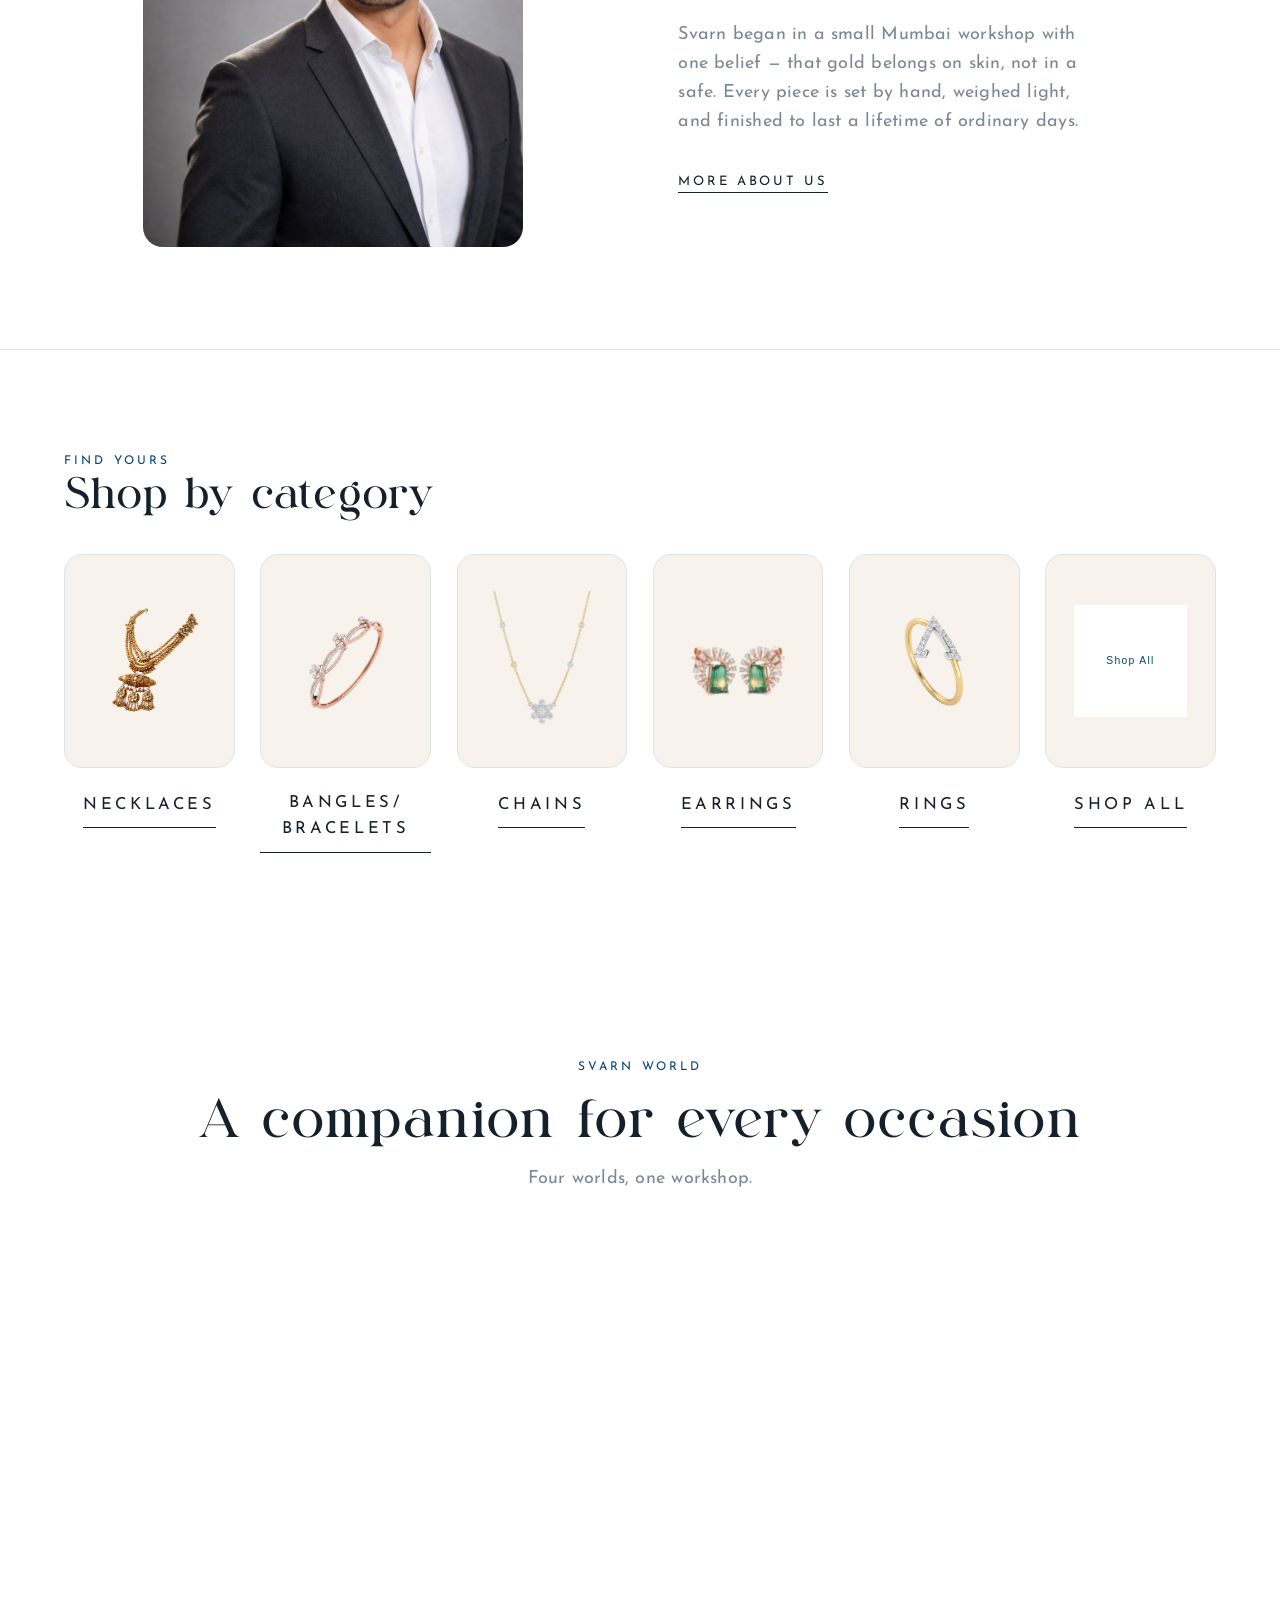
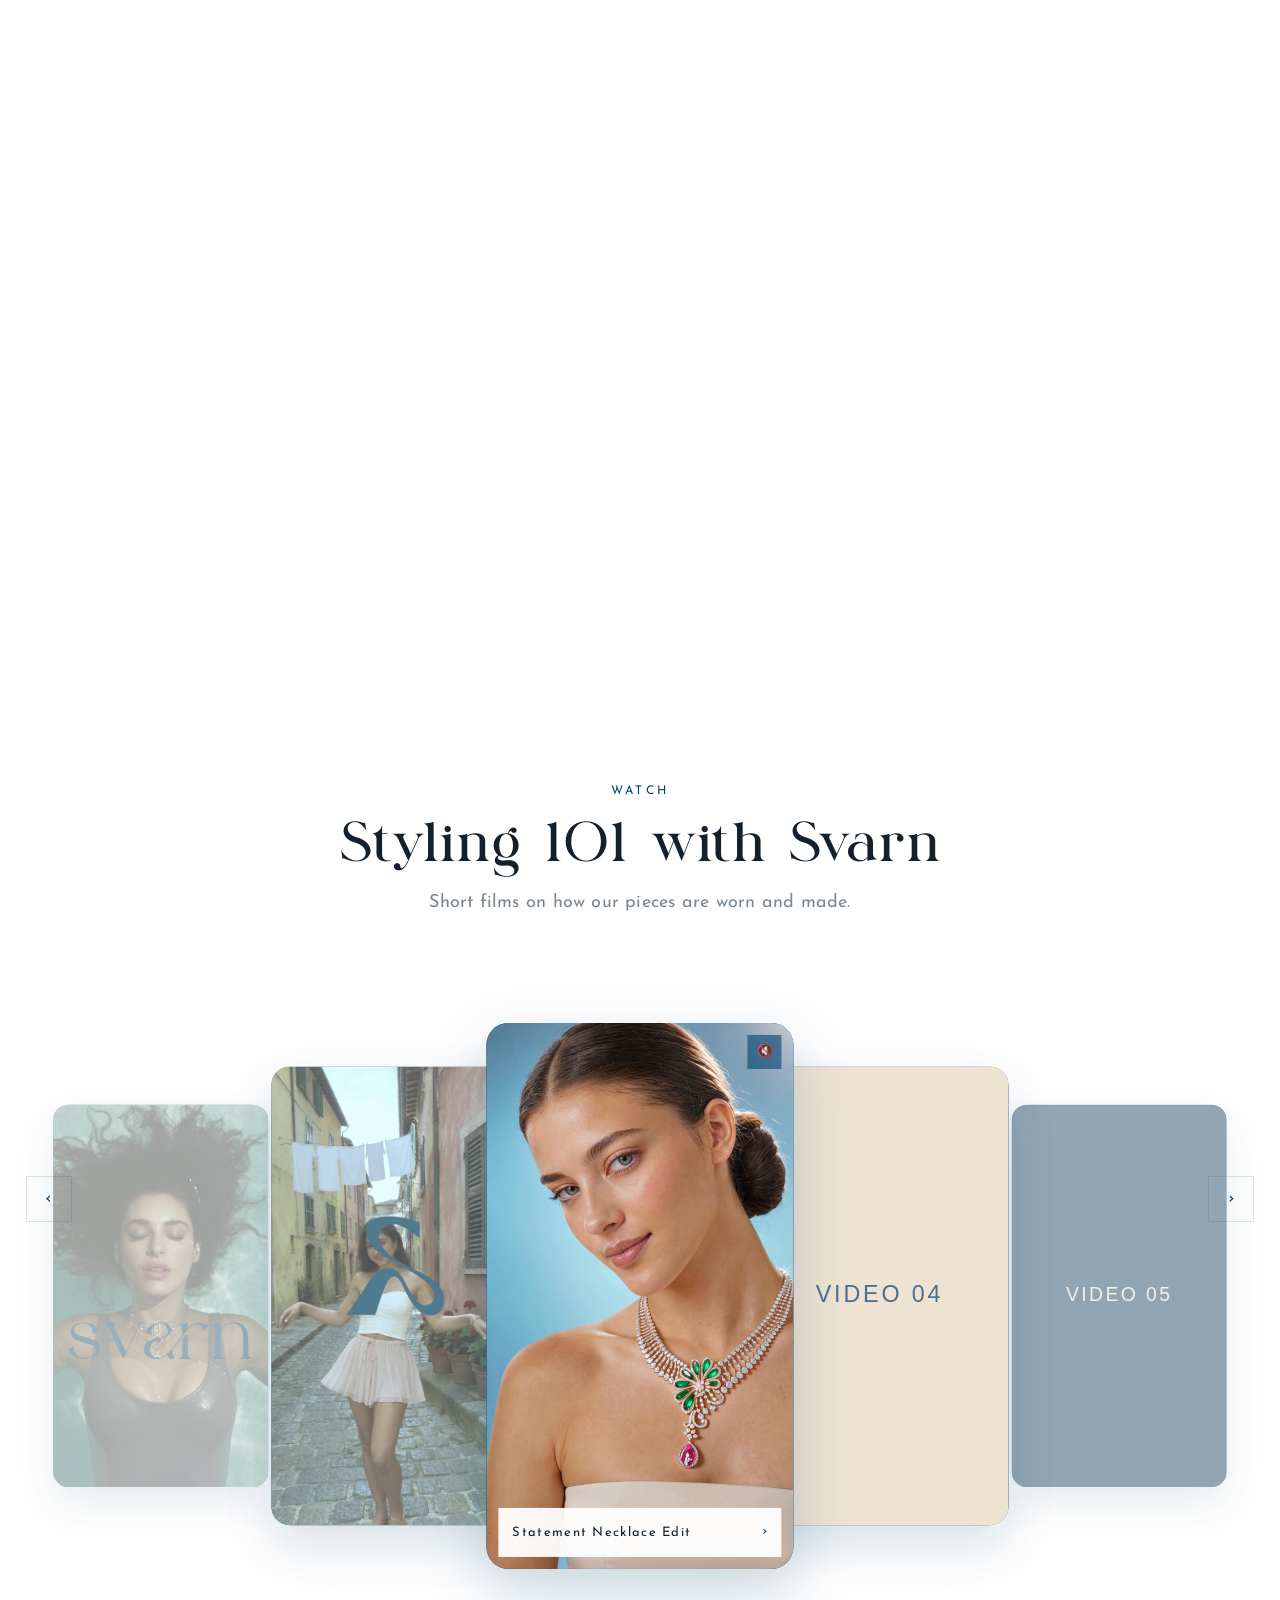
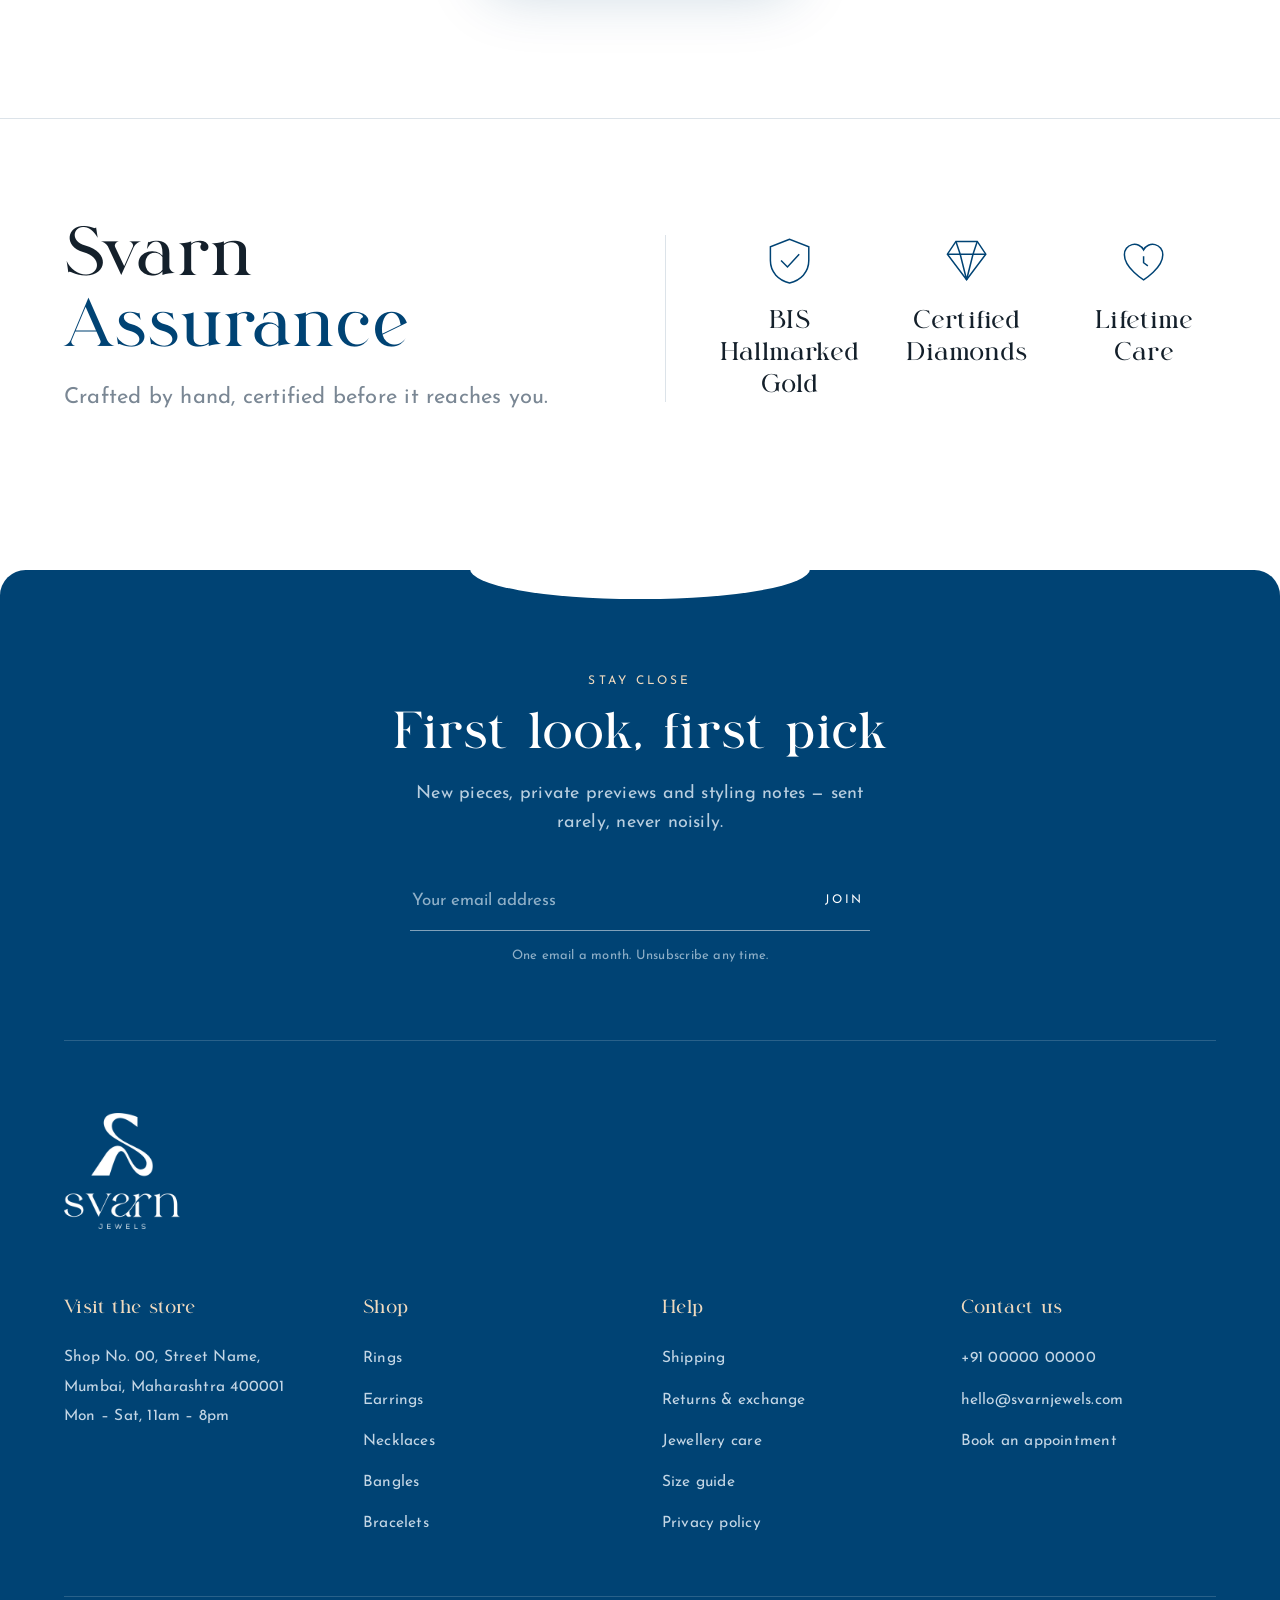
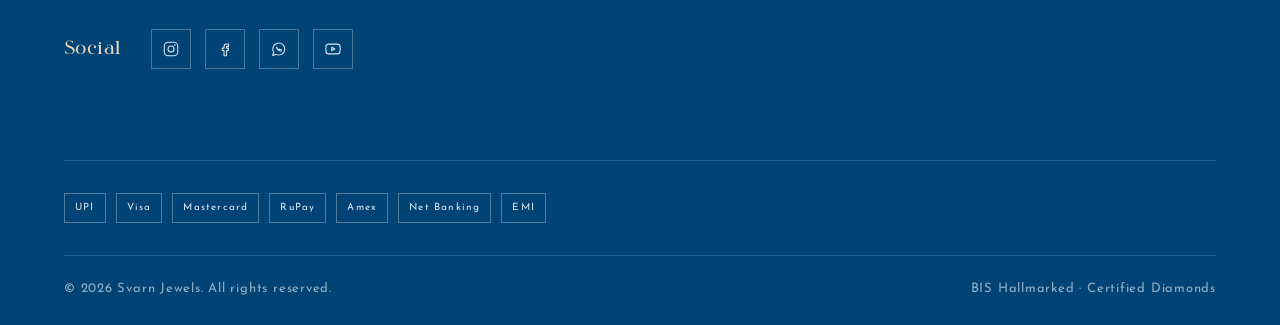
==== commit 087867a1: "Restore original animated logo intro, play it on every page load Swap back from the brand-film video" ====
--- a/index.html
+++ b/index.html
@@ -306,13 +306,6 @@
   opacity:0;animation:preIn .8s ease .1s forwards;
 }
 .pre-video video{display:block;width:100%;height:100%;object-fit:cover}
-/* the source clip is a vertical (portrait) film — full-bleed cover works
-   on phone-width screens where it's shot for, but on wider screens
-   cropping it to fill a landscape frame loses the shot entirely, so it
-   letterboxes instead and lets the brand-blue backdrop show at the sides */
-@media(min-width:820px){
-  .pre-video video{object-fit:contain}
-}
 @keyframes preIn{to{opacity:1}}
 .preload.fly .pre-video{opacity:0;transition:opacity .5s ease}
 @media(prefers-reduced-motion:reduce){
@@ -1682,7 +1675,6 @@
 const pre = document.getElementById('preload');
 const preVideo = document.getElementById('preVideo');
 const preGate = document.getElementById('preGate');
-const INTRO_SEEN_KEY = 'svarnIntroSeen';
 
 // the site must always start at the top, not wherever the browser
 // remembers scrolling to on a reload/back-navigation — overflow:hidden
@@ -1692,52 +1684,41 @@
 if ('scrollRestoration' in history) history.scrollRestoration = 'manual';
 window.scrollTo(0, 0);
 
-let introSeen = false;
-try { introSeen = sessionStorage.getItem(INTRO_SEEN_KEY) === '1'; } catch (e) {}
-
-if (introSeen && pre) {
-  // already played this session (eg. navigated home via the logo) —
-  // go straight to the site, no video/gate animation
-  pre.remove();
+document.body.style.overflow = 'hidden';
+
+let cleared = false;
+const closePre = () => {
+  if (cleared) return;
+  cleared = true;
+  pre.classList.add('fly');
+  pre.classList.add('done');
   document.body.classList.add('revealed');
+  document.body.style.overflow = '';
+  window.scrollTo(0, 0);
+  setTimeout(() => pre.remove(), 1800);
+};
+
+let gateShown = false;
+const showGate = () => {
+  if (gateShown || cleared) return;
+  gateShown = true;
+  pre.classList.add('show-gate');
+};
+
+if (window.matchMedia('(prefers-reduced-motion: reduce)').matches) {
+  closePre();
+} else if (preVideo) {
+  // the gate is available the whole time the video plays, not just
+  // once it ends — clicking it is always a deliberate way in
+  showGate();
+  preVideo.addEventListener('ended', showGate);
+  preVideo.addEventListener('error', closePre);
+  preVideo.play().catch(closePre);
+  // ultimate failsafe so a stuck video/gate can never trap someone here
+  setTimeout(closePre, 25000);
+  preGate.addEventListener('click', closePre);
 } else {
-  document.body.style.overflow = 'hidden';
-
-  let cleared = false;
-  const closePre = () => {
-    if (cleared) return;
-    cleared = true;
-    try { sessionStorage.setItem(INTRO_SEEN_KEY, '1'); } catch (e) {}
-    pre.classList.add('fly');
-    pre.classList.add('done');
-    document.body.classList.add('revealed');
-    document.body.style.overflow = '';
-    window.scrollTo(0, 0);
-    setTimeout(() => pre.remove(), 1800);
-  };
-
-  let gateShown = false;
-  const showGate = () => {
-    if (gateShown || cleared) return;
-    gateShown = true;
-    pre.classList.add('show-gate');
-  };
-
-  if (window.matchMedia('(prefers-reduced-motion: reduce)').matches) {
-    closePre();
-  } else if (preVideo) {
-    // the gate is available the whole time the video plays, not just
-    // once it ends — clicking it is always a deliberate way in
-    showGate();
-    preVideo.addEventListener('ended', showGate);
-    preVideo.addEventListener('error', closePre);
-    preVideo.play().catch(closePre);
-    // ultimate failsafe so a stuck video/gate can never trap someone here
-    setTimeout(closePre, 25000);
-    preGate.addEventListener('click', closePre);
-  } else {
-    closePre();
-  }
+  closePre();
 }
 
 
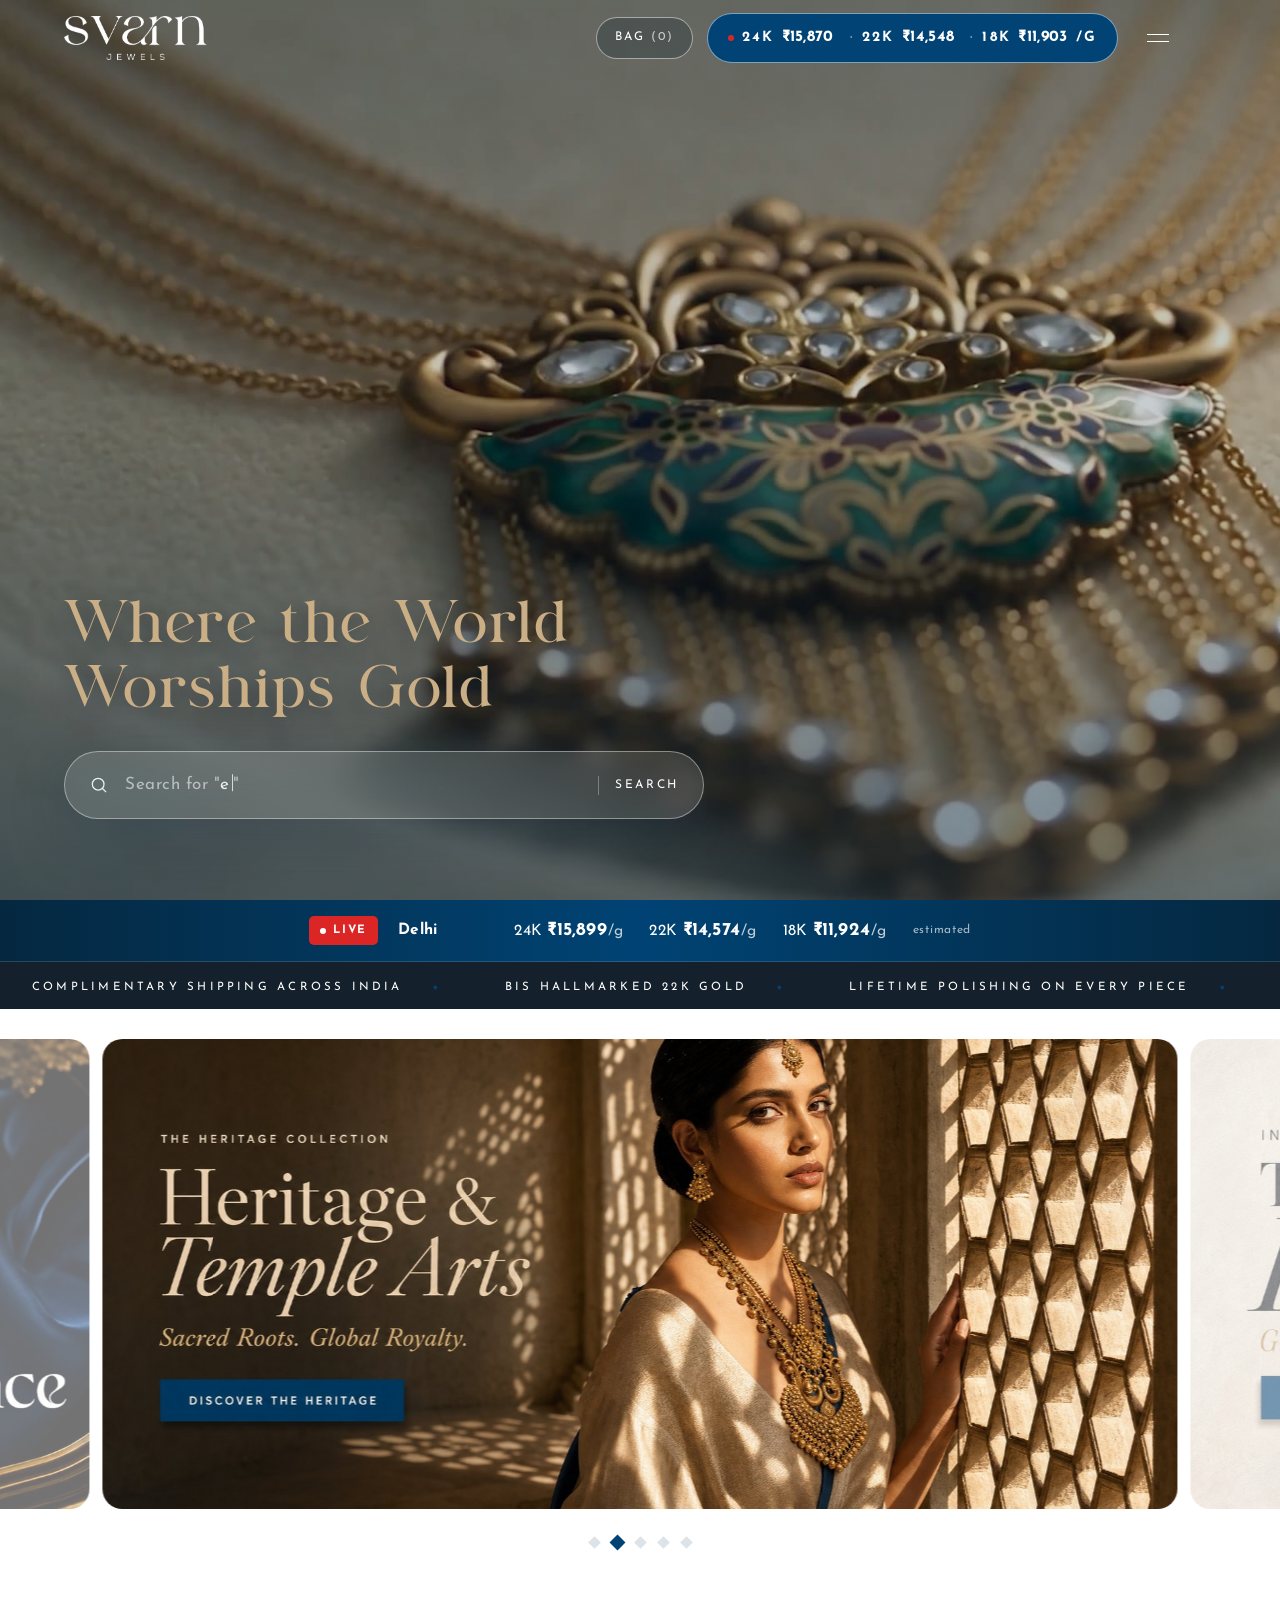
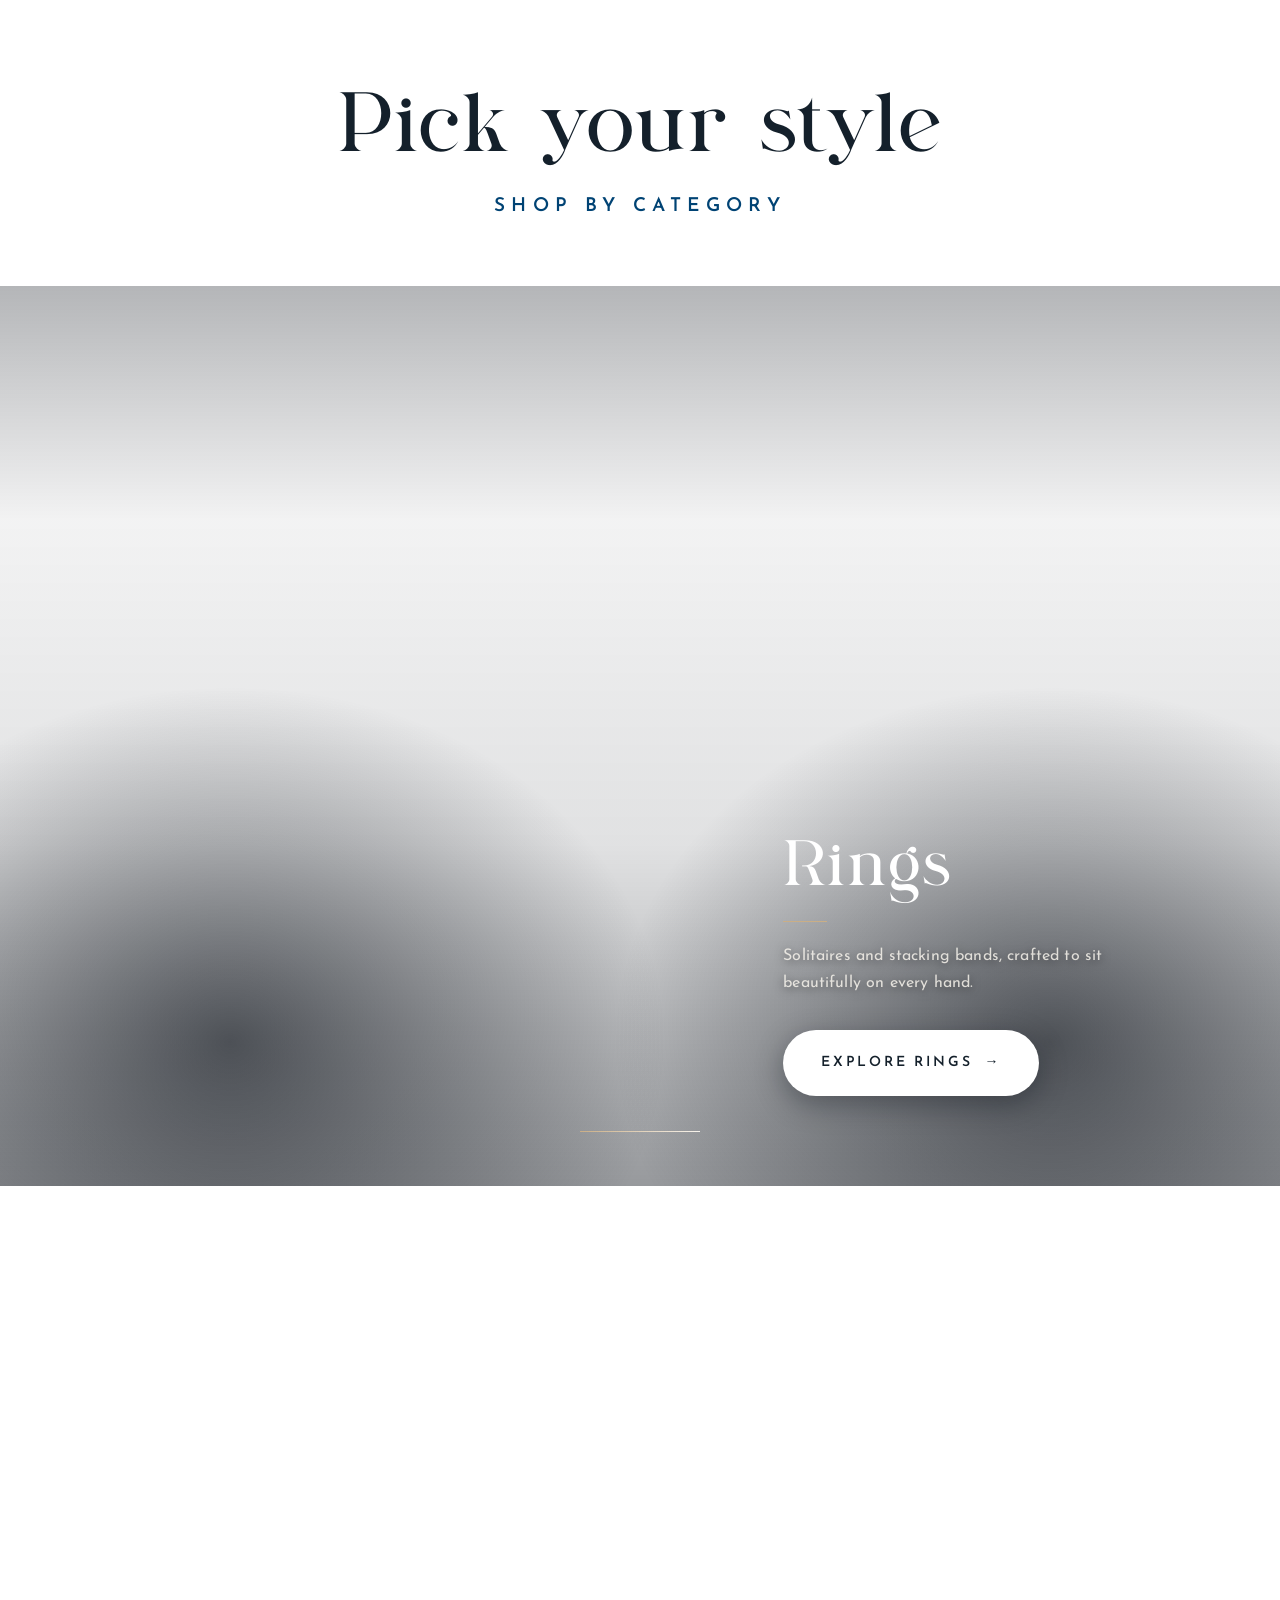
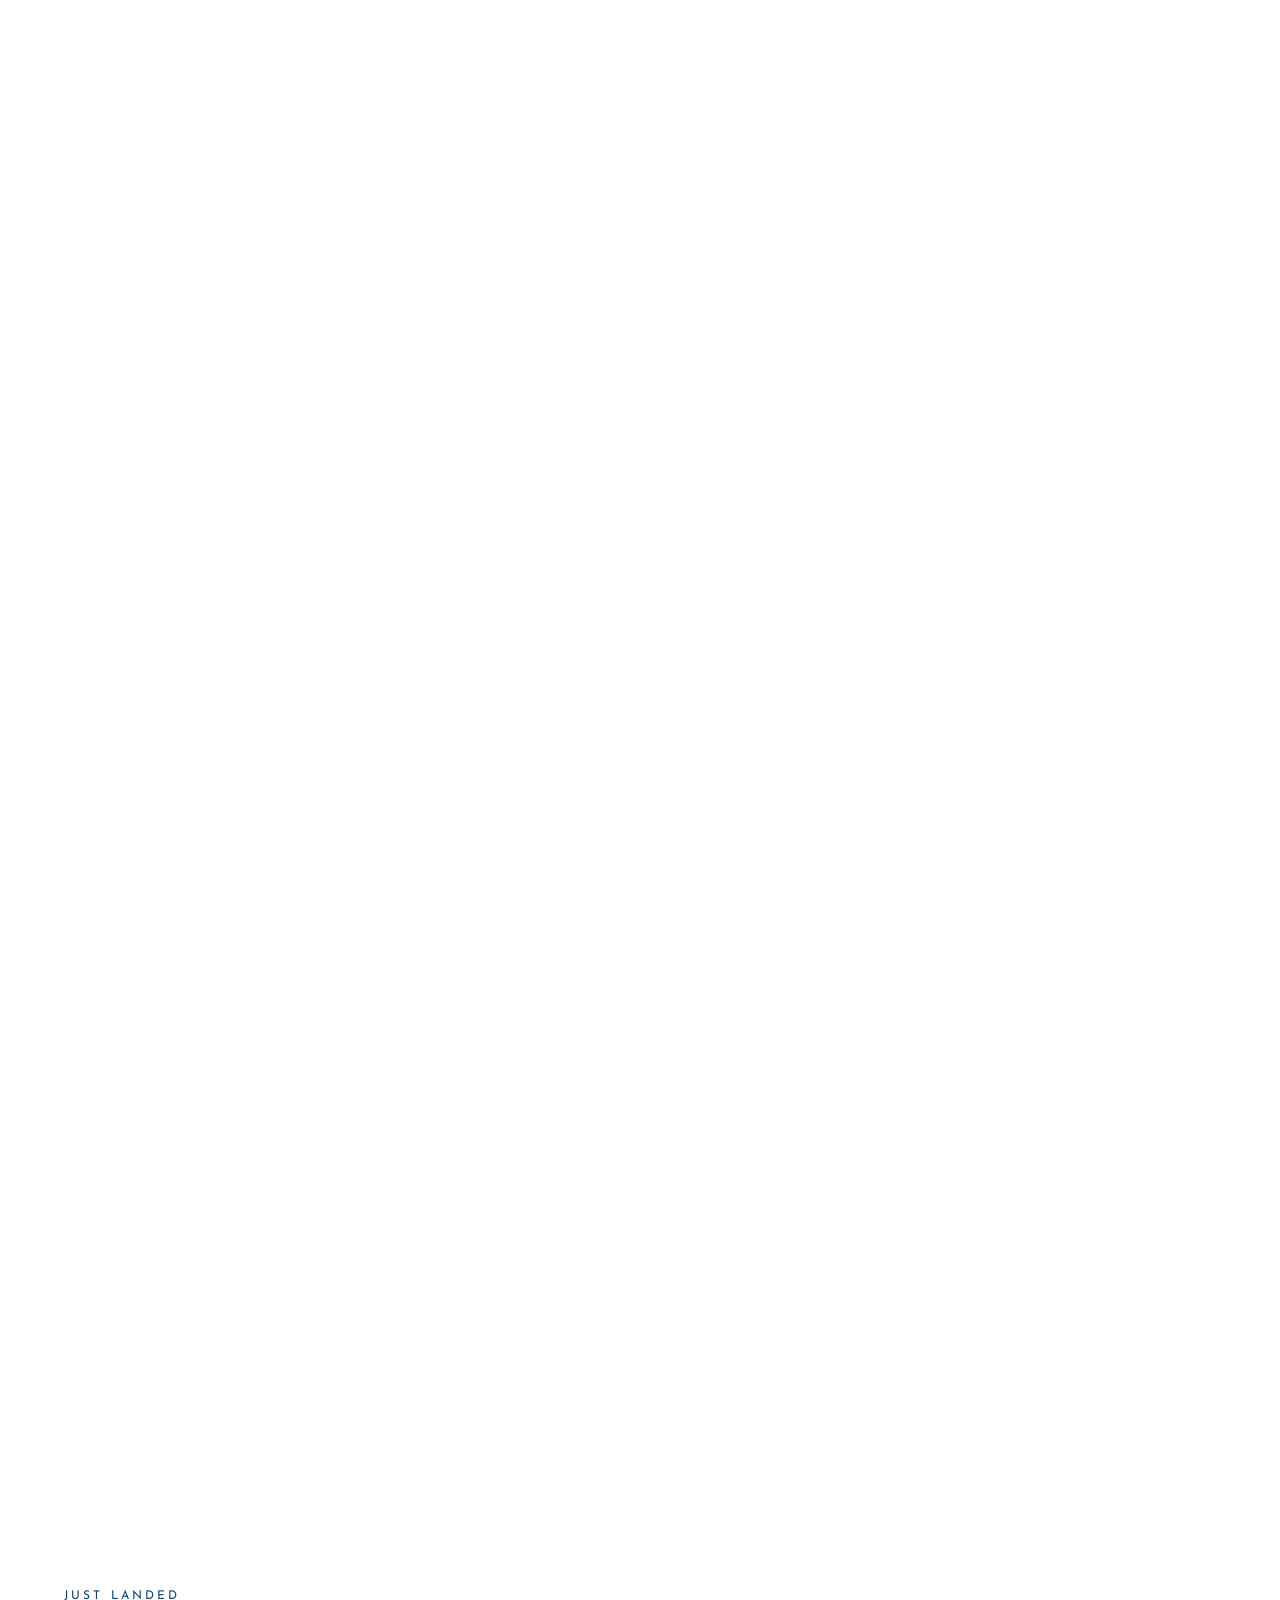
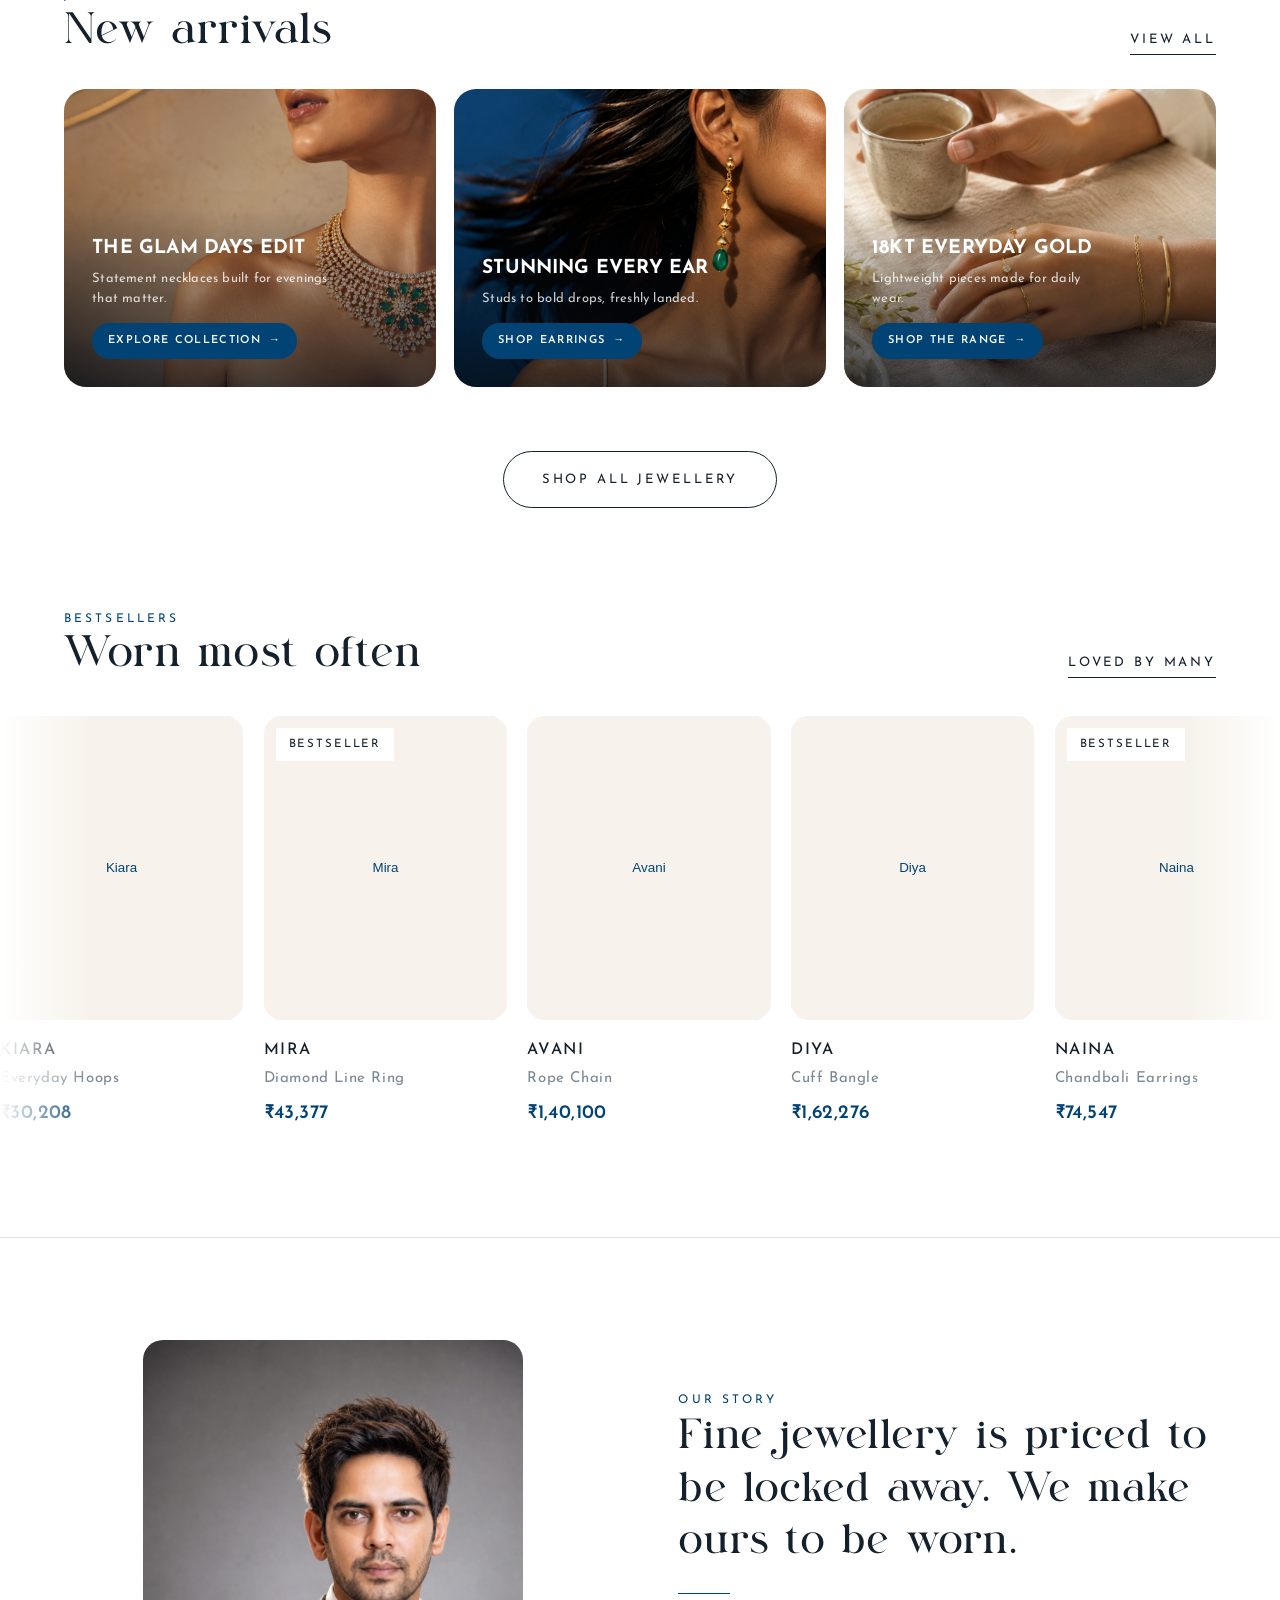
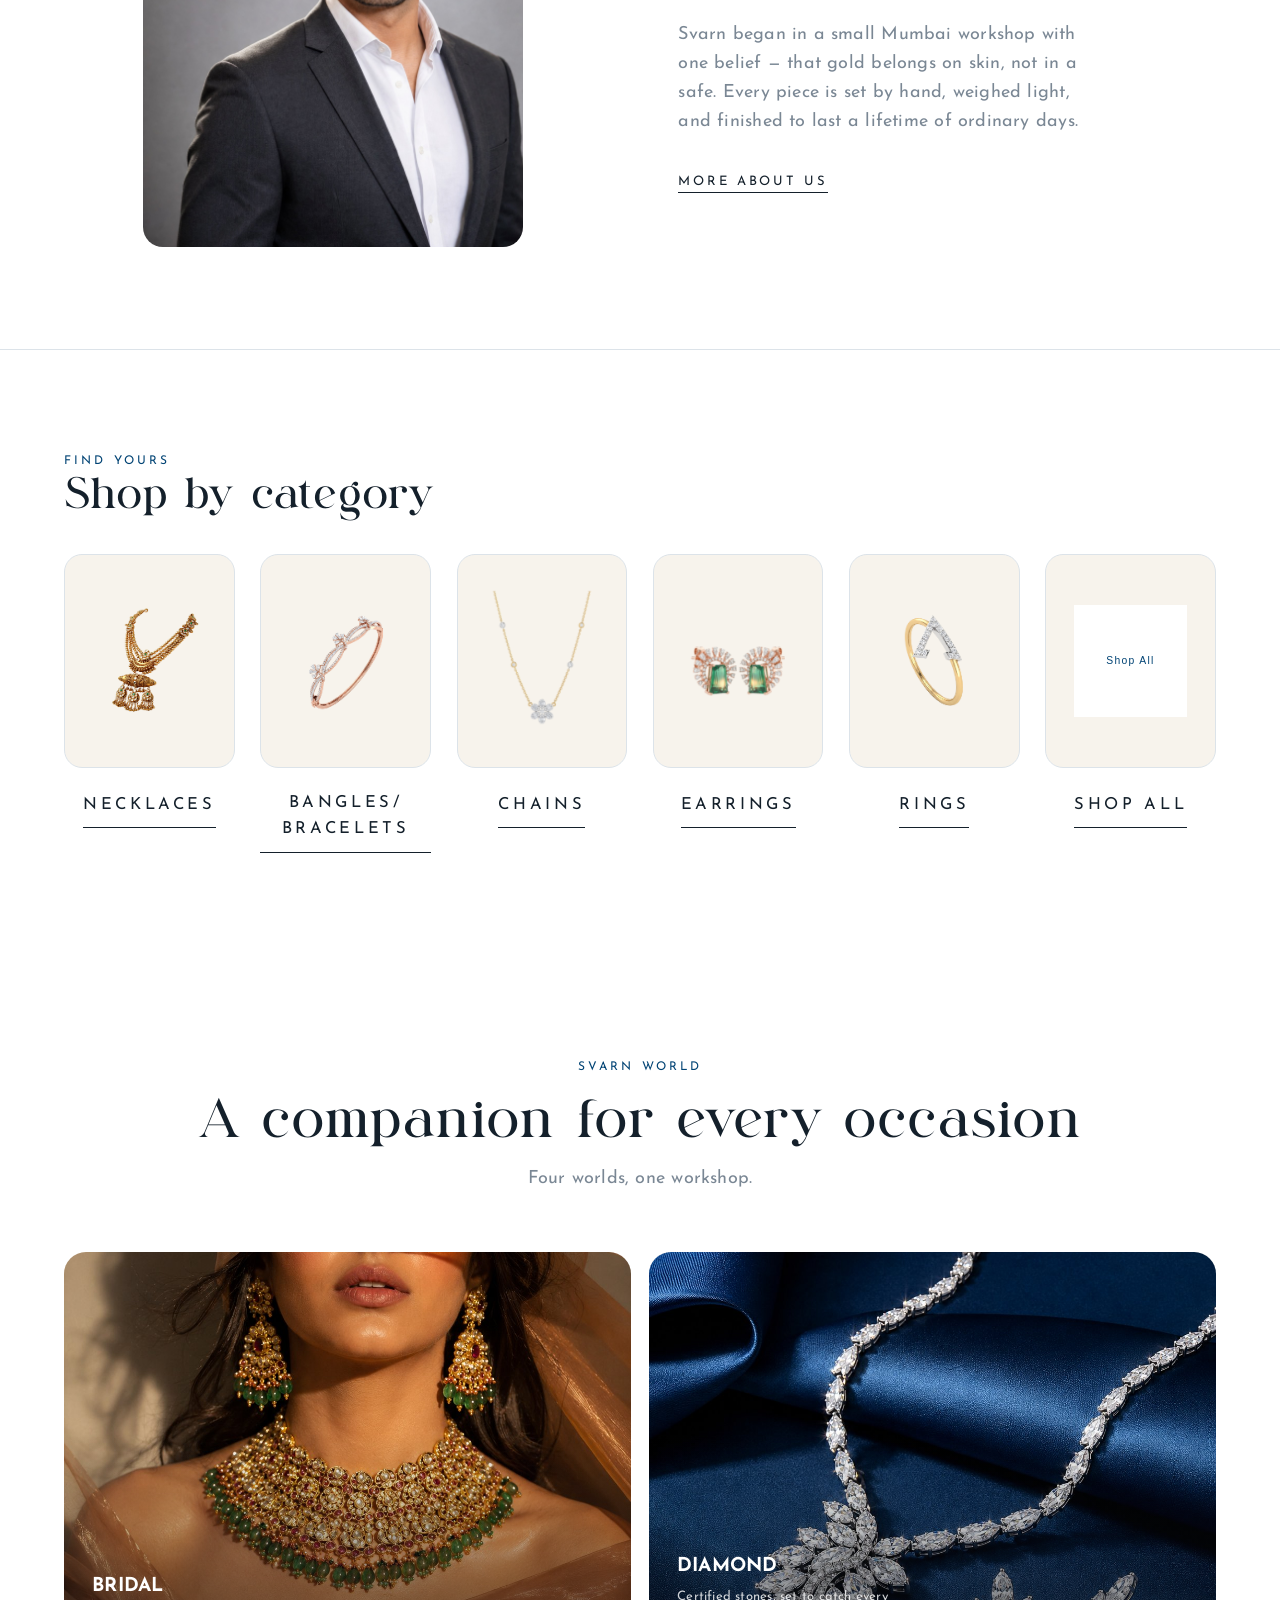
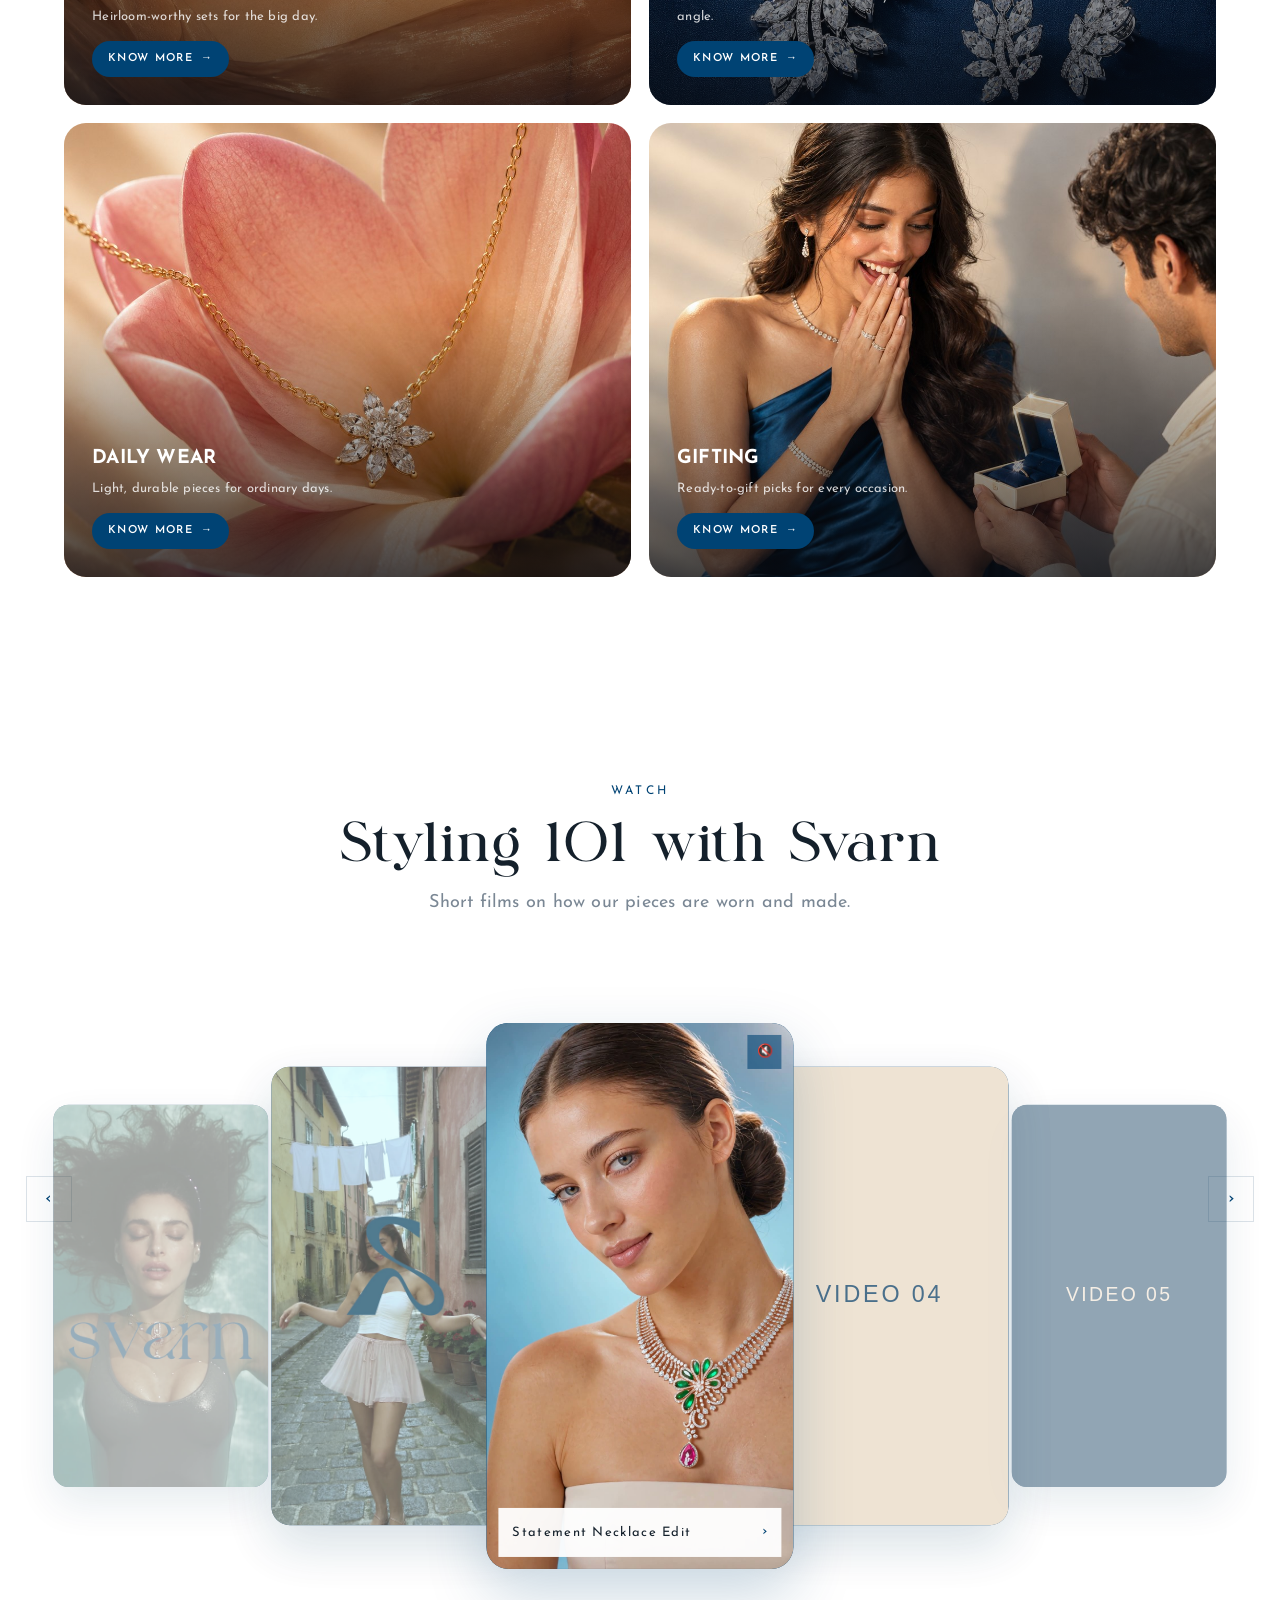
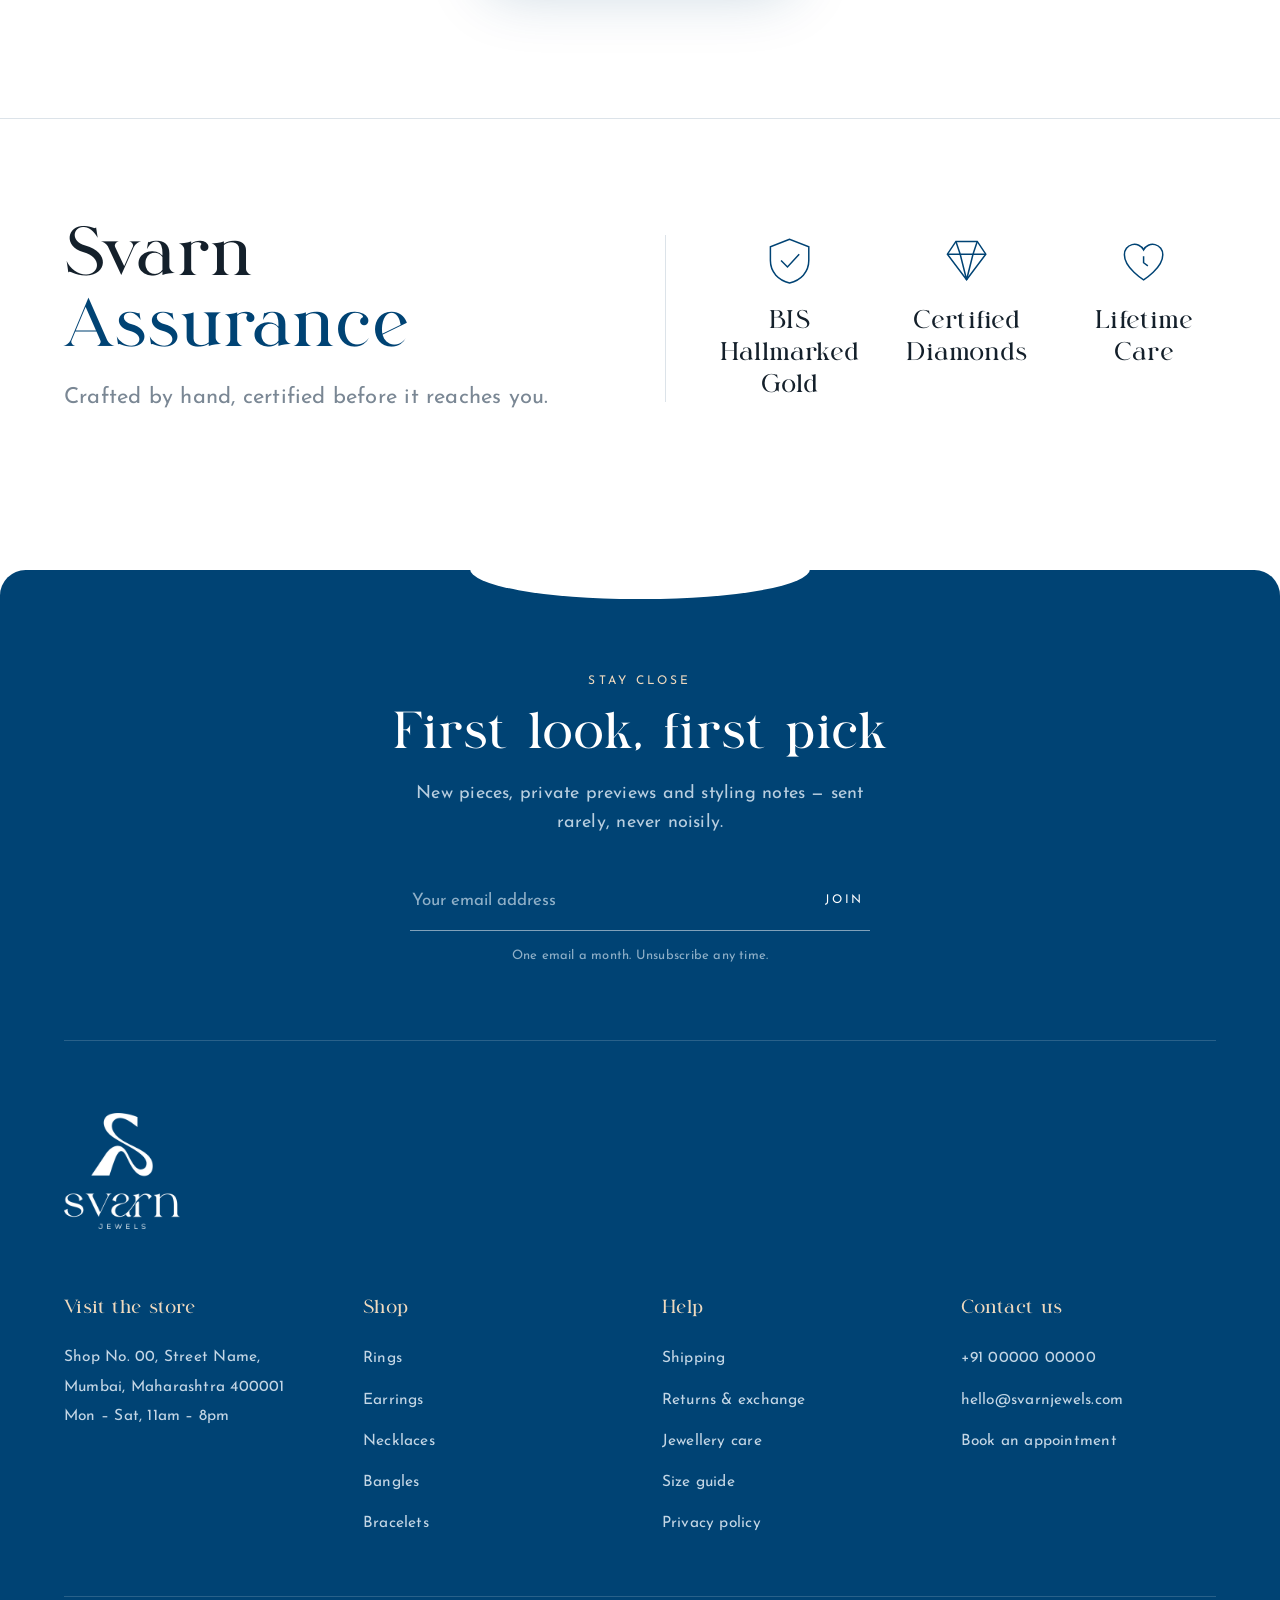
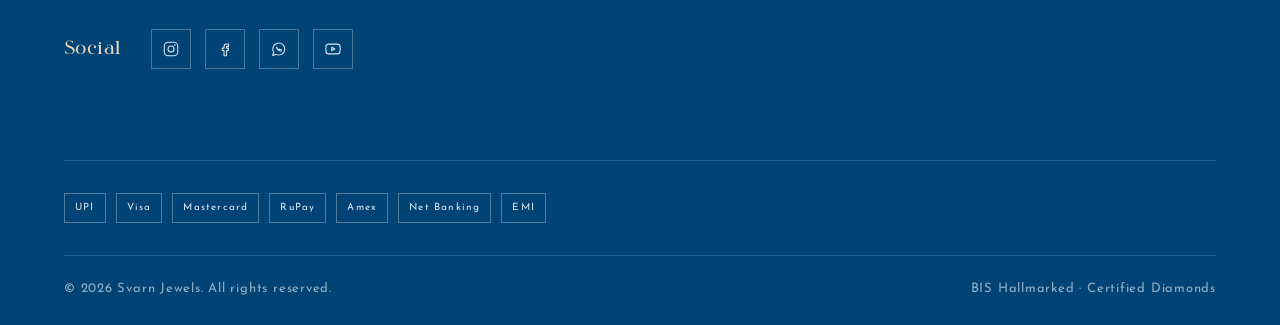
==== commit da4dd8fd: "Use a dedicated portrait video for the mobile hero The desktop hero playlist is shot landscape and w" ====
--- a/index.html
+++ b/index.html
@@ -1729,11 +1729,23 @@
   /* some browsers only honour these as properties, not attributes */
   hv.muted = true; hv.defaultMuted = true; hv.playsInline = true;
 
-  const PLAYLIST = [
-    { src:'hero.mp4',   start:0 },
-    { src:'hero-2.mp4', start:0 },
-    { src:'hero-3.mp4', start:0 },
-  ];
+  // the desktop playlist is shot landscape; on phone widths it just gets
+  // cropped down to a sliver by object-fit:cover, so mobile gets its own
+  // portrait clip instead of the three-part landscape sequence
+  const isMobile = window.matchMedia('(max-width:680px)').matches;
+  if (isMobile) {
+    hv.poster = 'hero-2-mobile-poster.jpg';
+    hv.src = 'hero_2.mp4';
+    hv.loop = true; // single clip — loop natively instead of reloading on 'ended'
+  }
+
+  const PLAYLIST = isMobile
+    ? [{ src:'hero_2.mp4', start:0 }]
+    : [
+        { src:'hero.mp4',   start:0 },
+        { src:'hero-2.mp4', start:0 },
+        { src:'hero-3.mp4', start:0 },
+      ];
   let i = 0, sought = false;
 
   const seekToStart = () => {
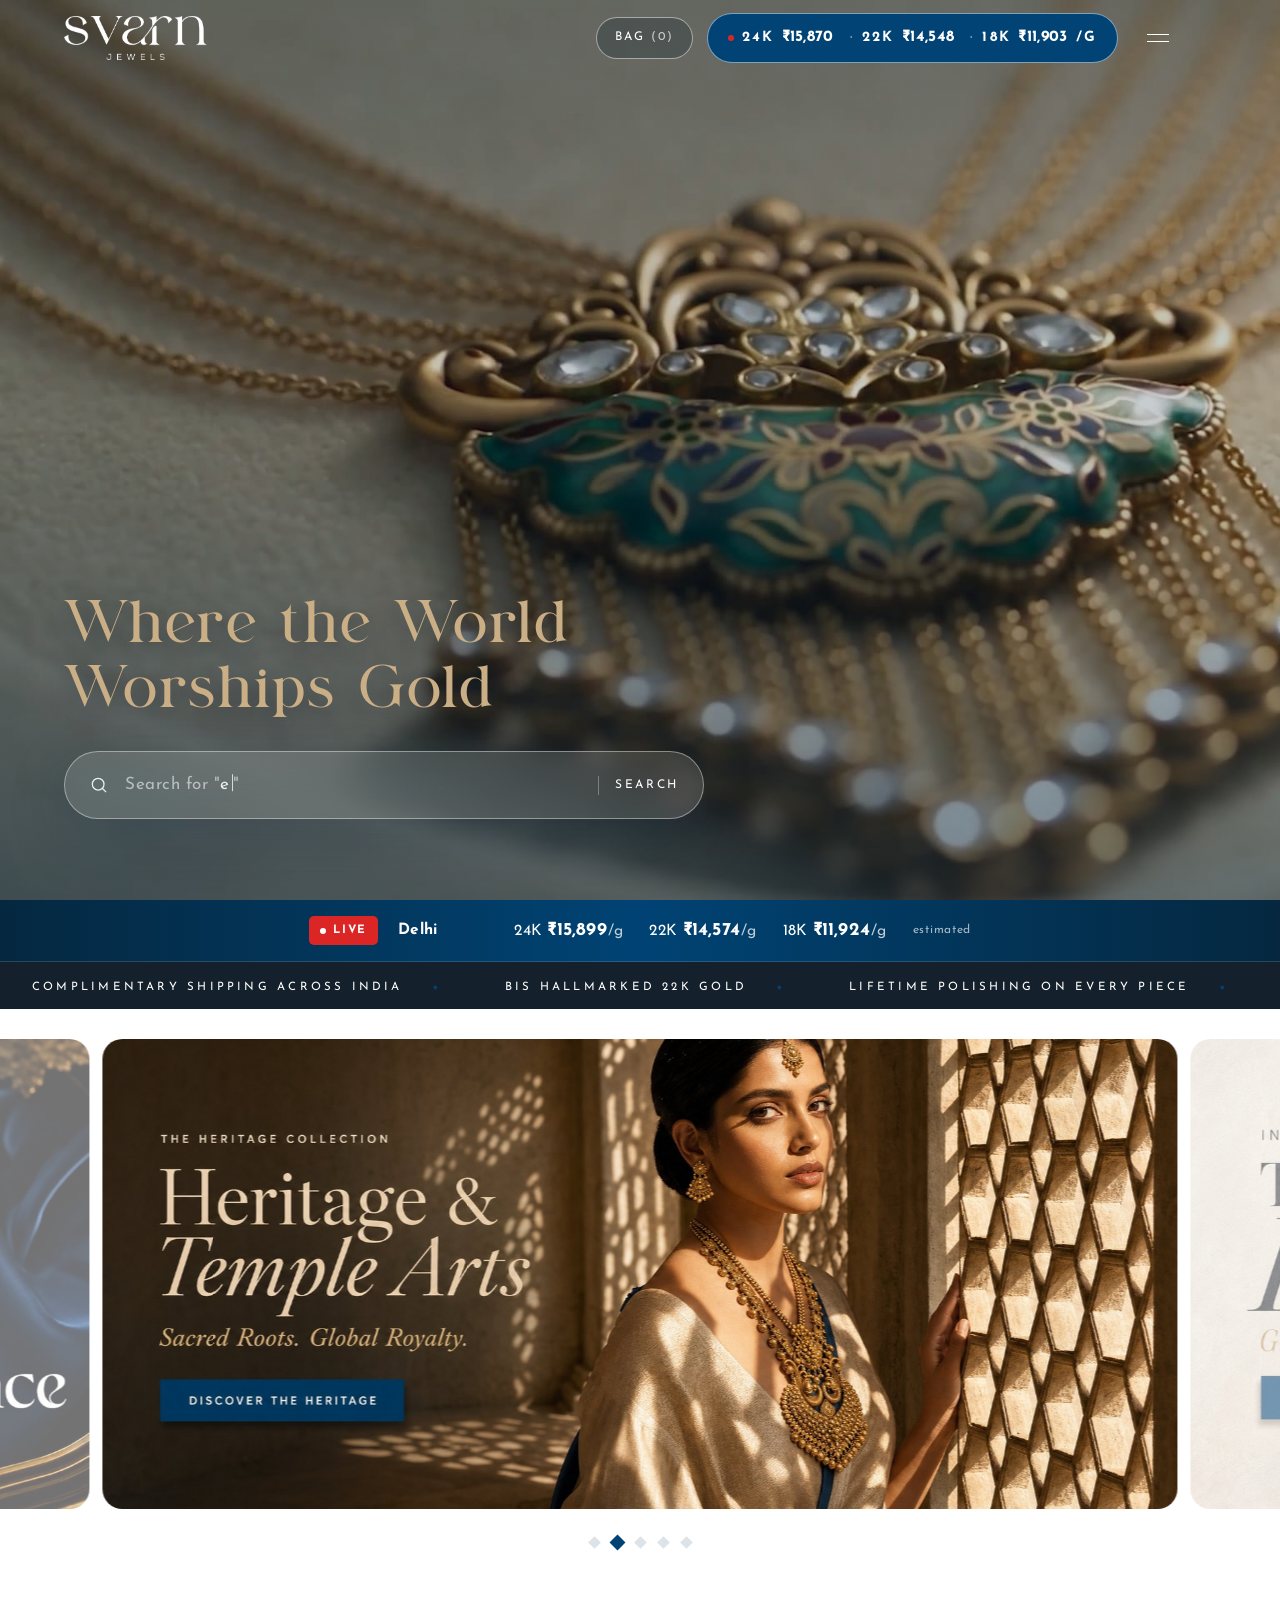
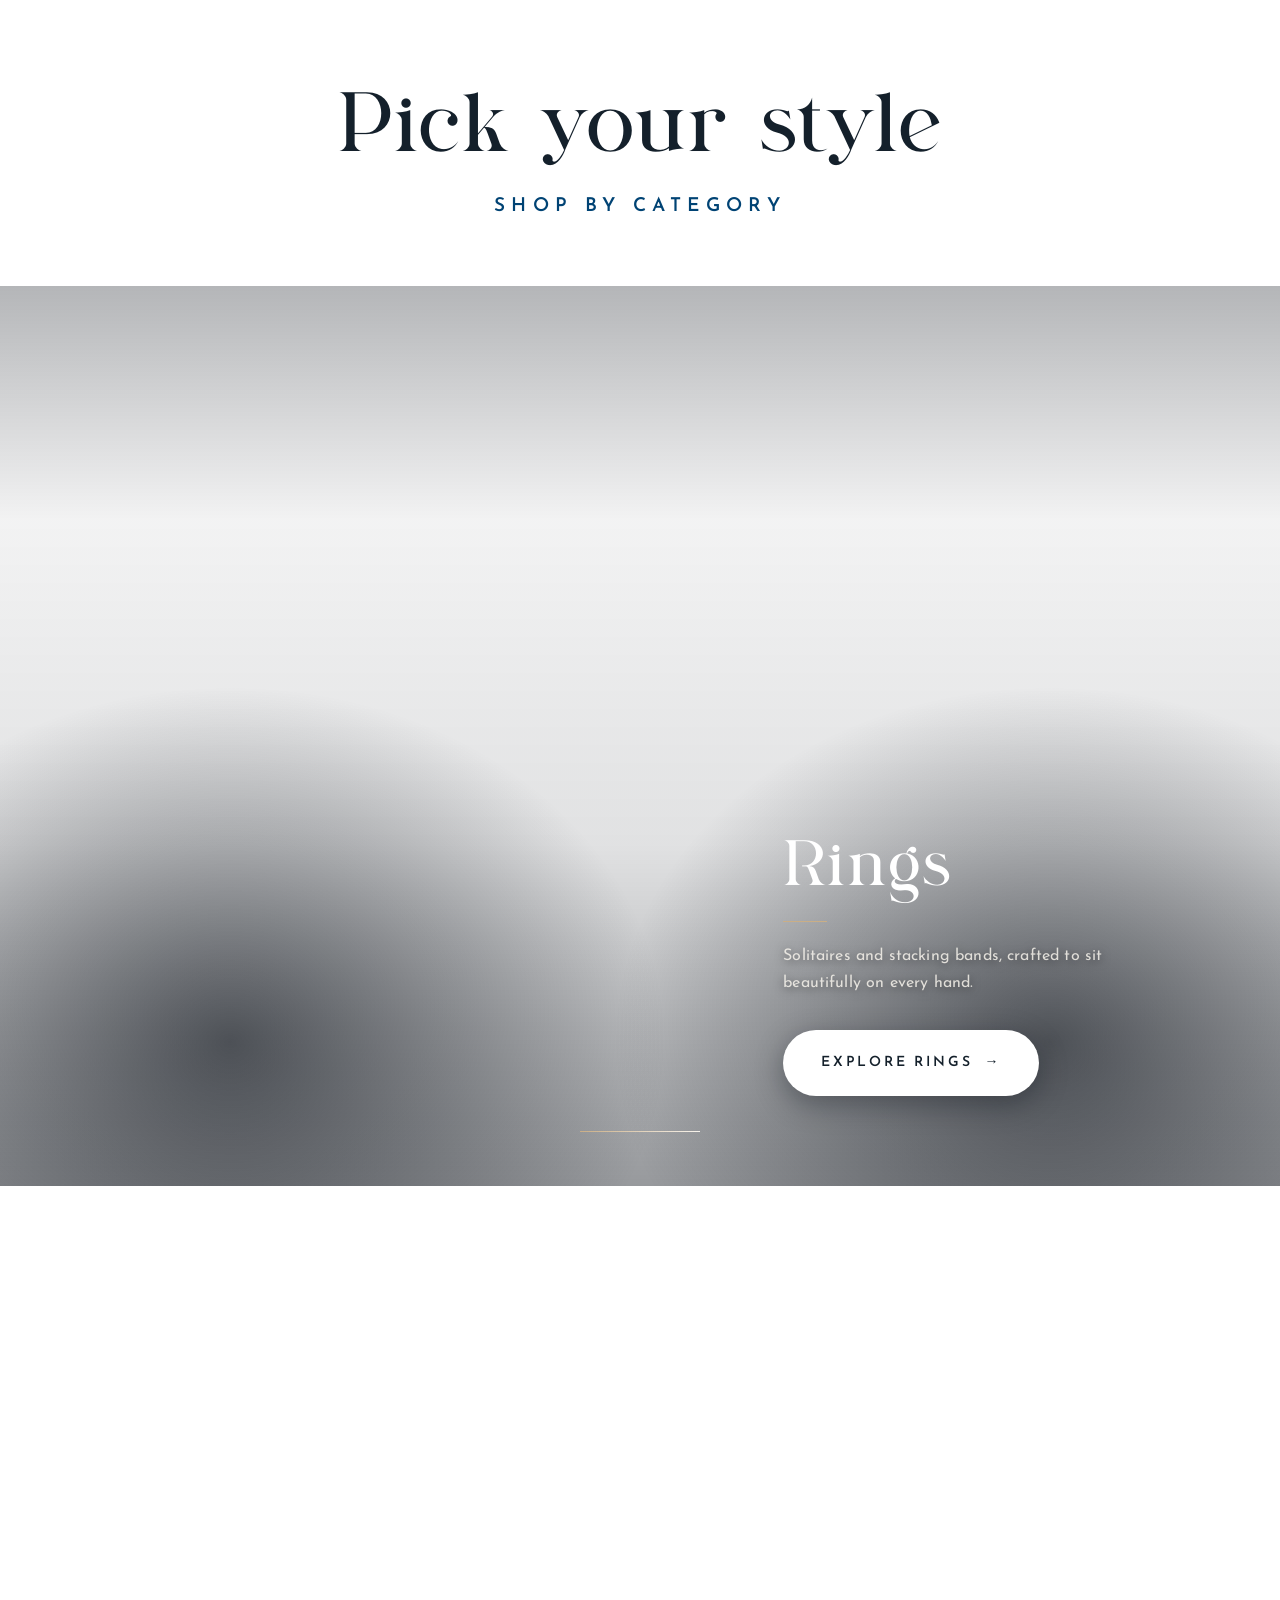
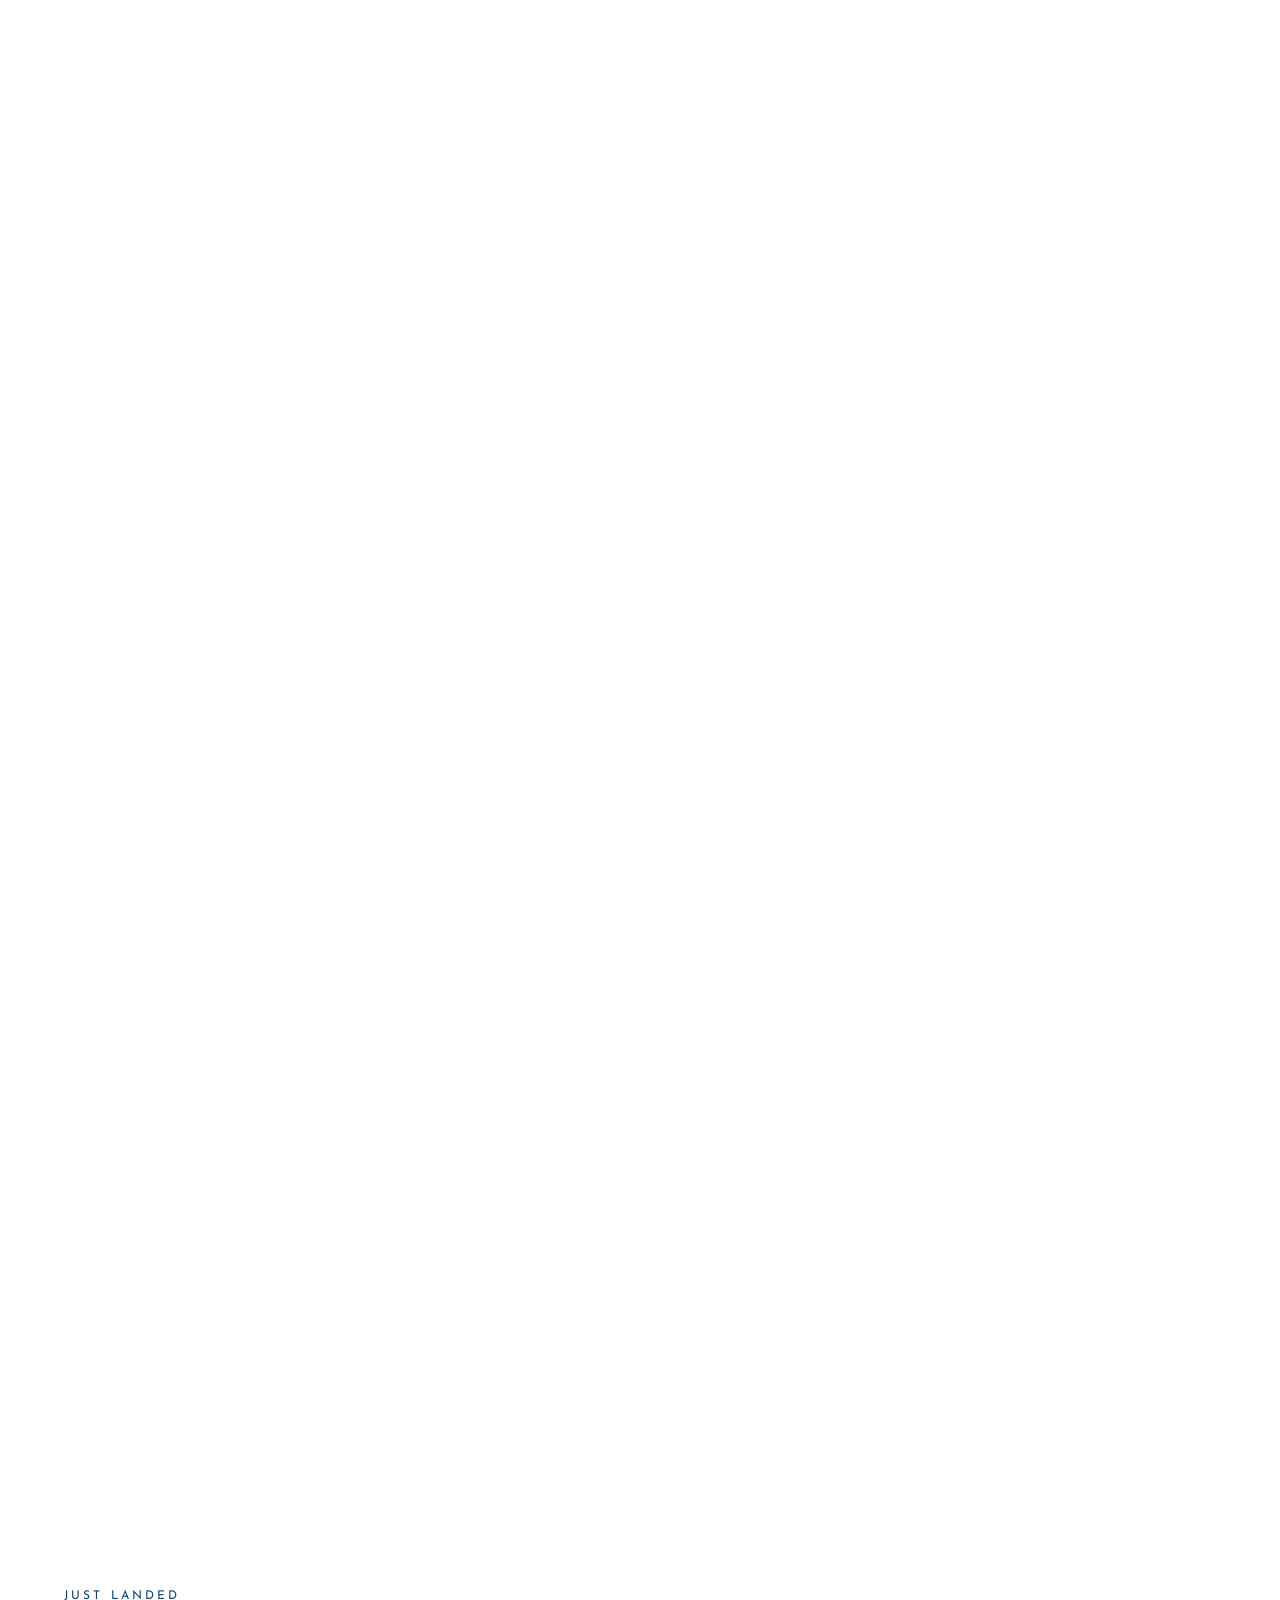
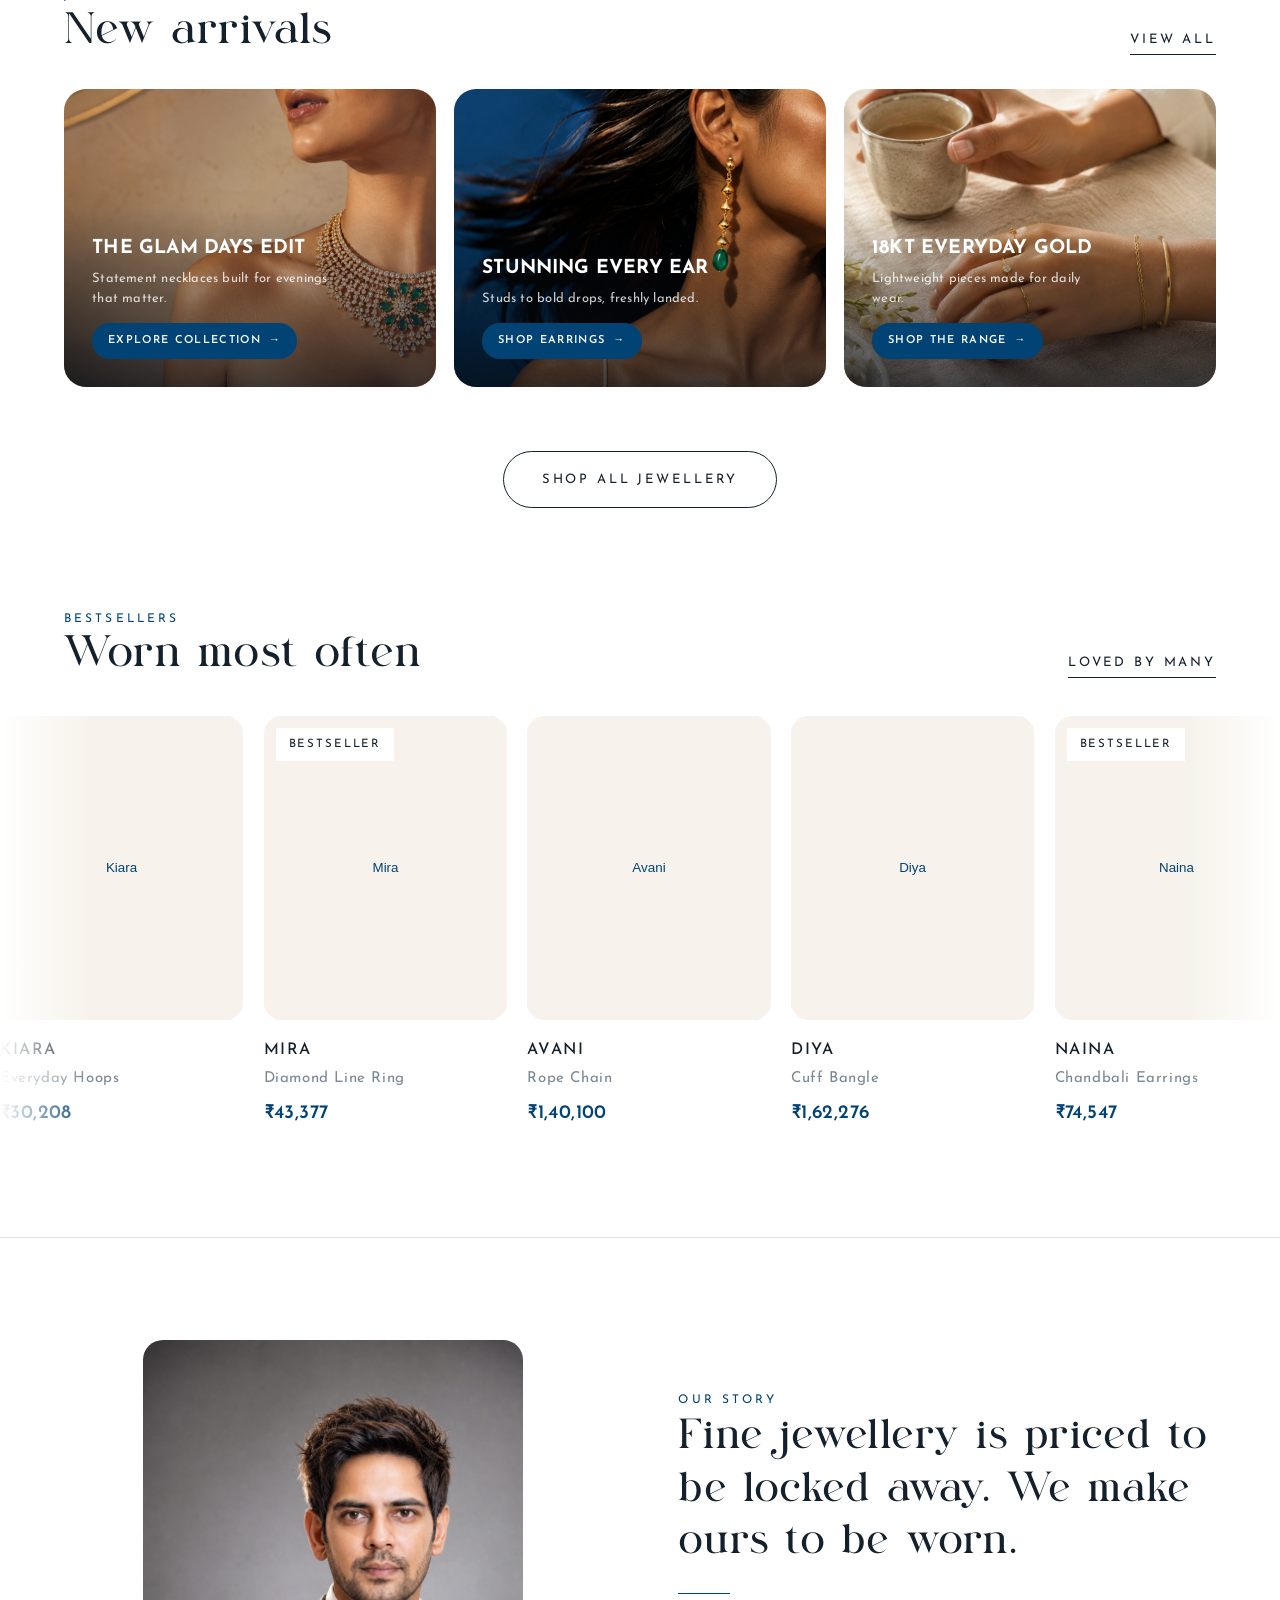
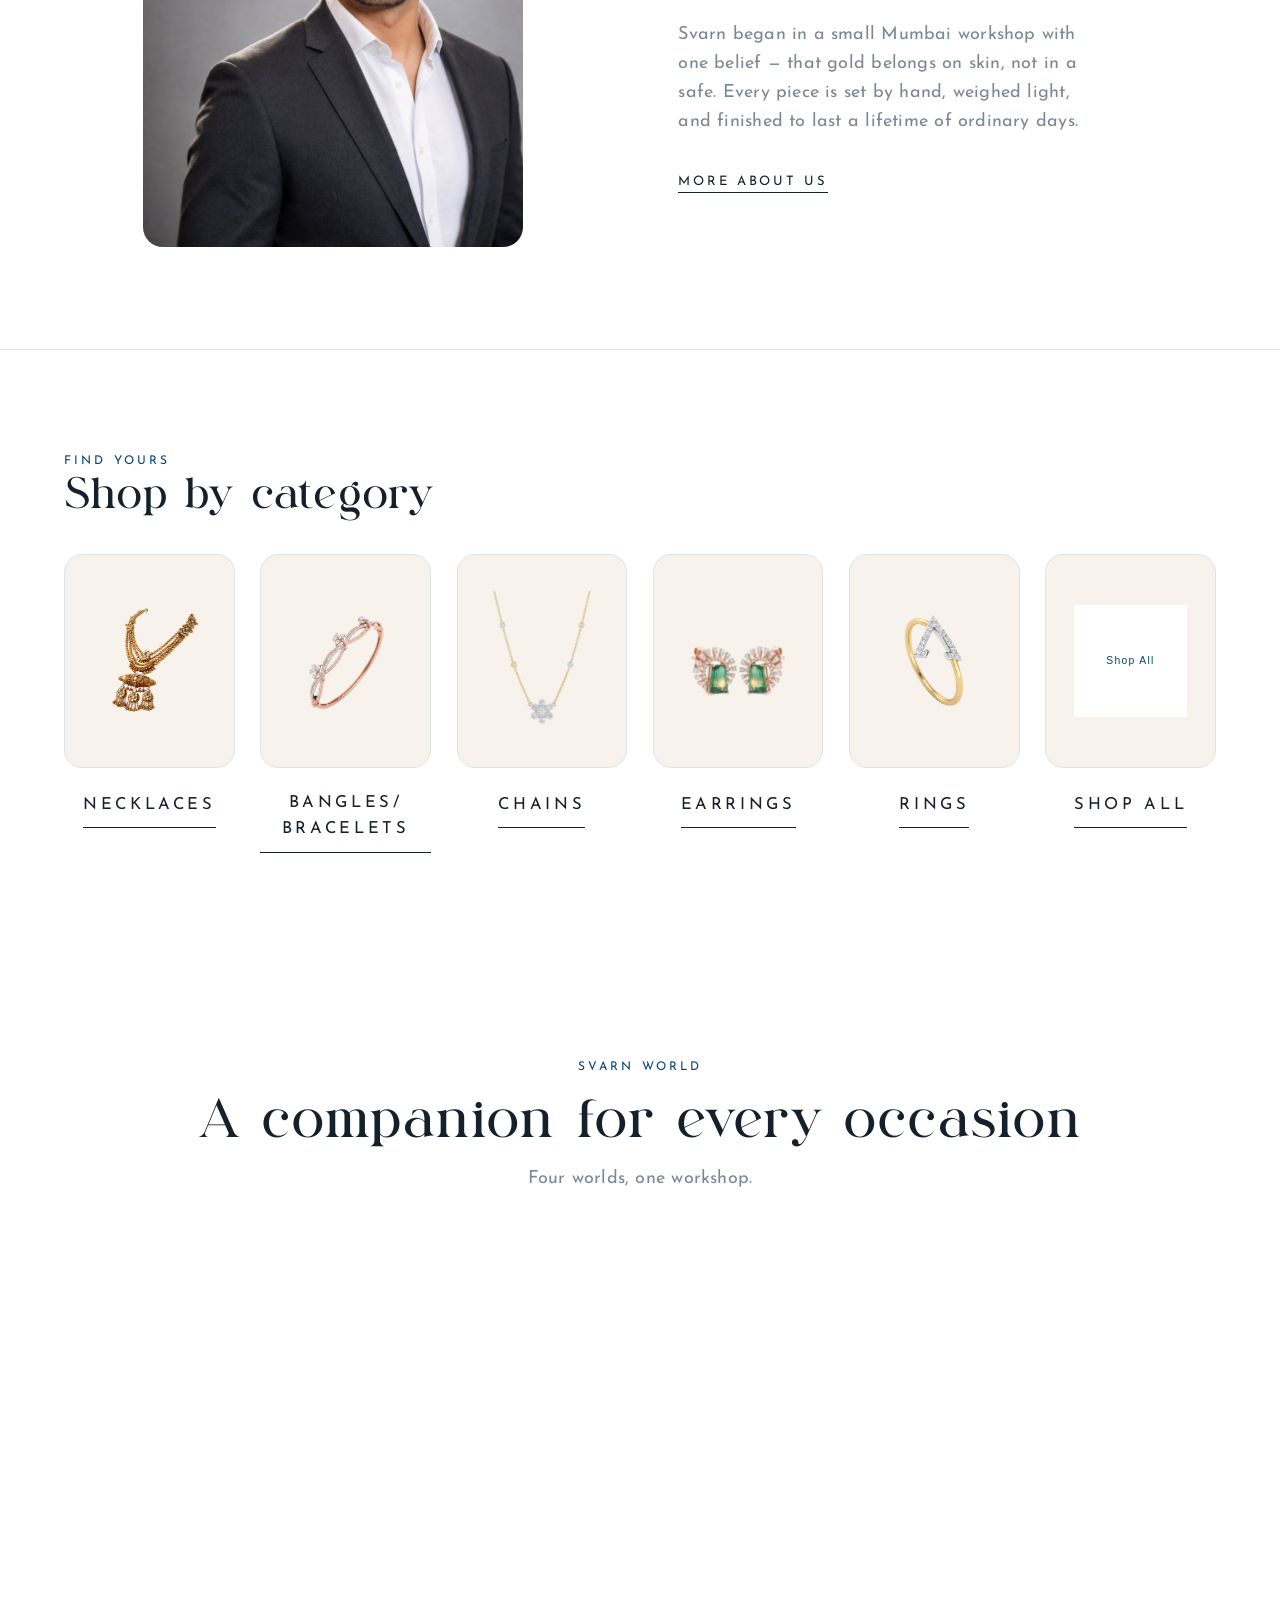
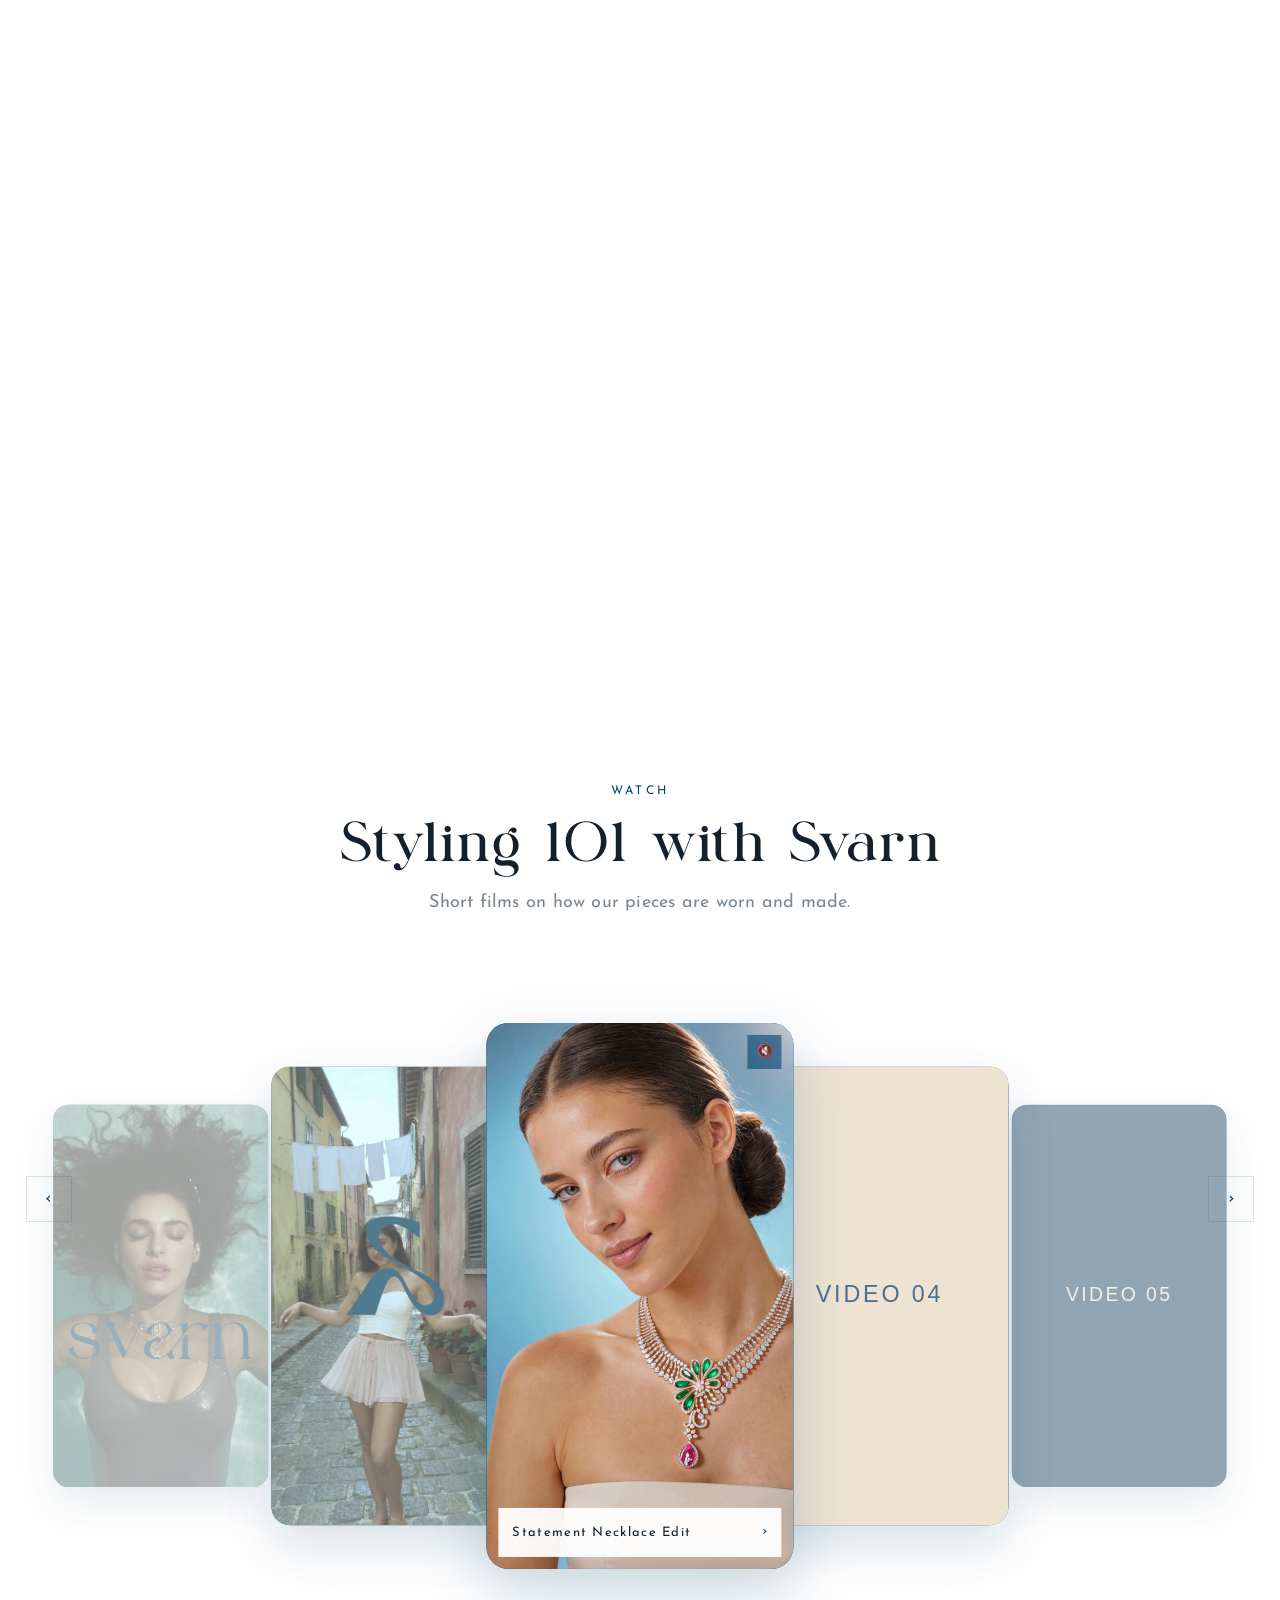
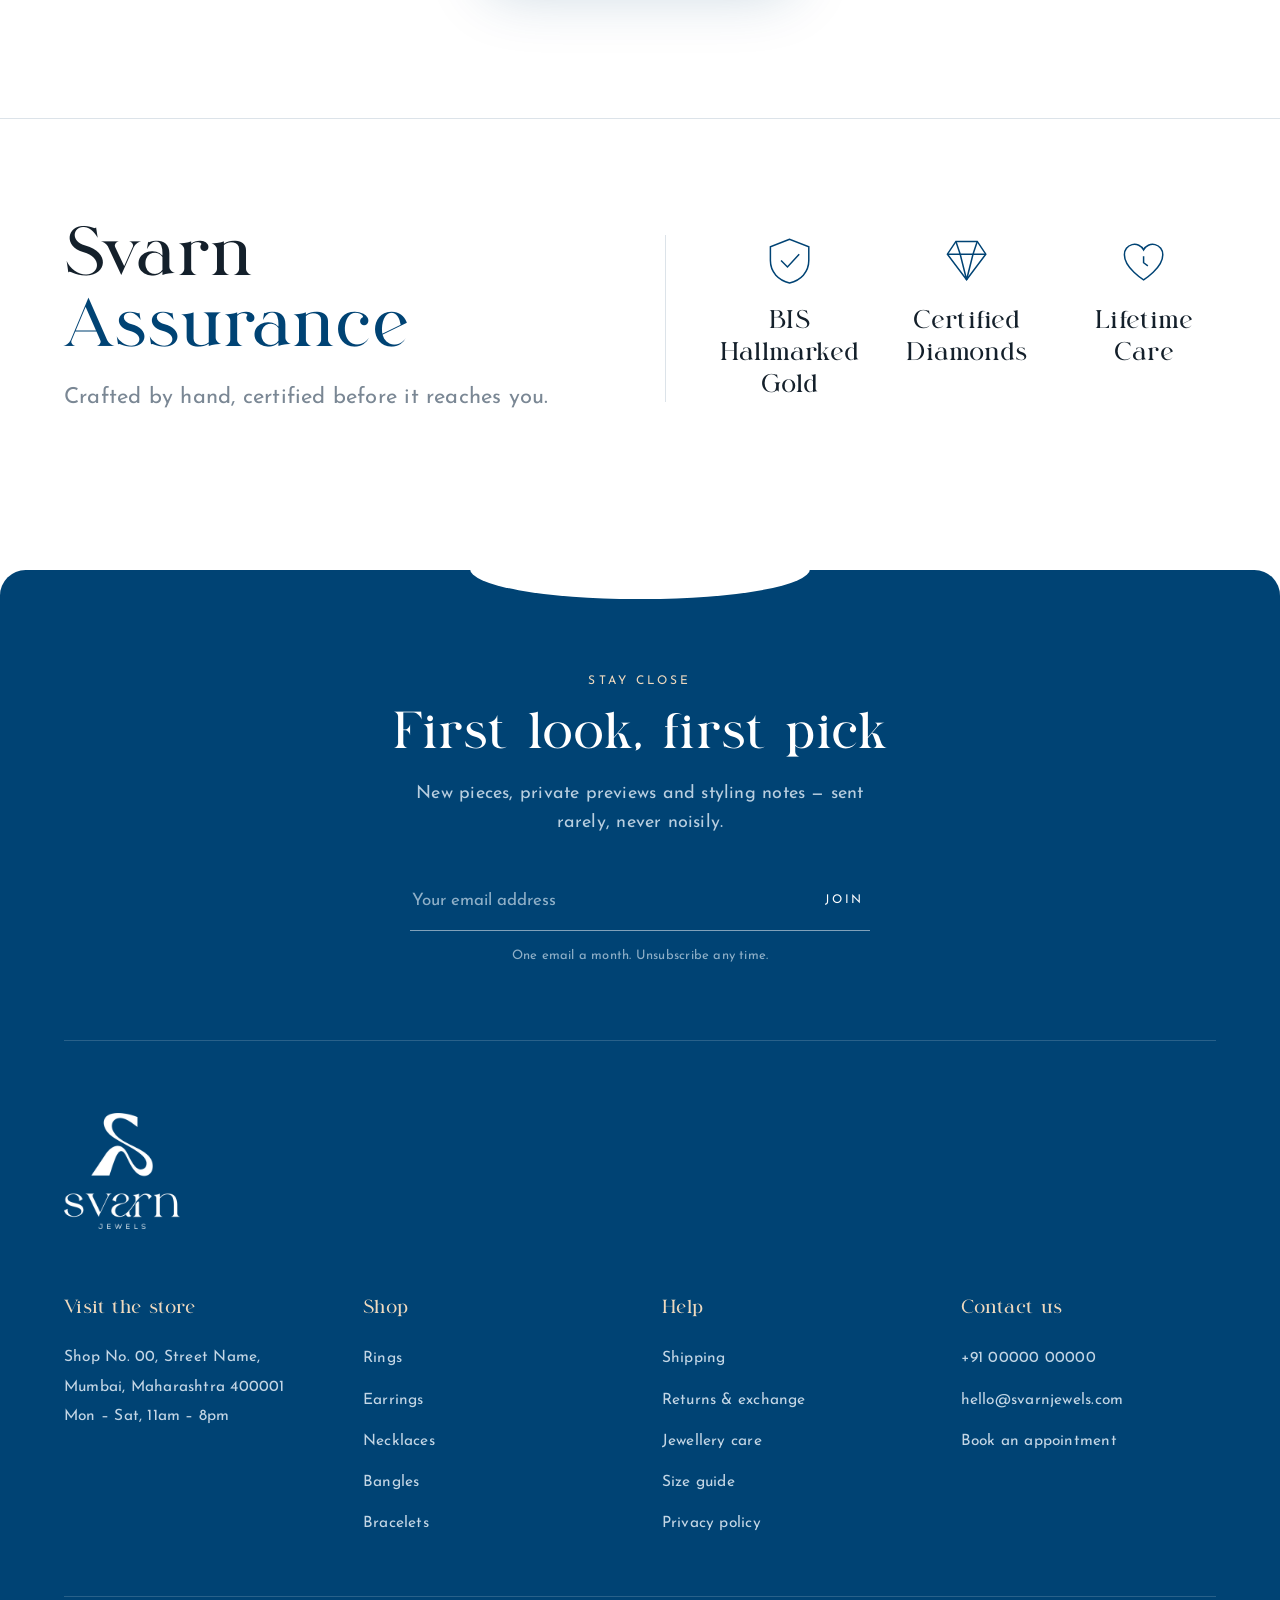
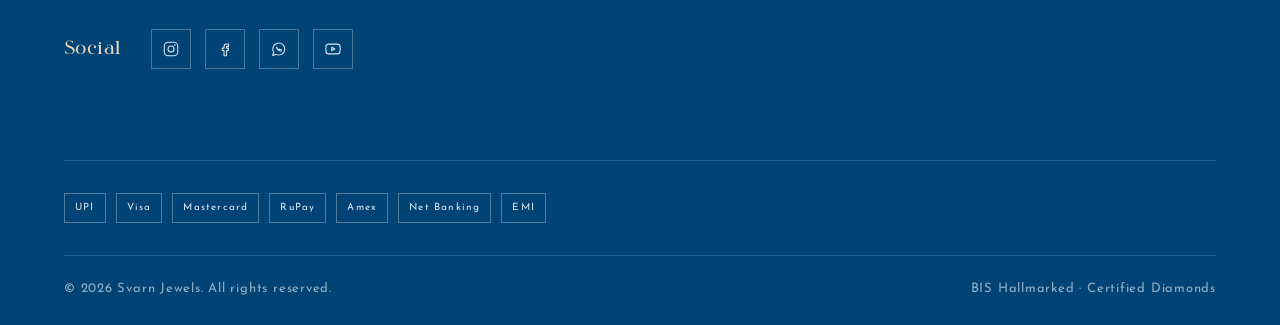
==== commit 5f26e5fa: "Remove the gold price strip from the mobile header Co-Authored-By: Claude Sonnet 5 <noreply@anthropi" ====
--- a/index.html
+++ b/index.html
@@ -243,18 +243,10 @@
 }
 @media(max-width:560px){
   /* the icons row (search/bag/gold price/burger) genuinely can't fit on a
-     narrow phone — rather than hide the price, drop it onto its own
-     full-width strip right under the header instead of fighting for
-     space in that row. .header is the nearest positioned ancestor, so
-     this docks exactly at the header's own bottom edge. */
-  .icons .gold-pill{
-    position:absolute;top:100%;left:0;right:0;
-    justify-content:center;
-    padding:9px 16px;border-radius:0;border:none;border-top:1px solid rgba(255,255,255,.18);
-    background:var(--blue);
-  }
-  .gold-pill .gp-extra{display:inline-flex}
-  .gold-pill .gp-suffix{display:inline}
+     narrow phone, and the price strip docked under the header read as
+     clutter at that width — the gold rate is still shown further down
+     in the hero ticker, so it's just hidden from the header here. */
+  .icons .gold-pill{display:none}
 }
 
 .burger{
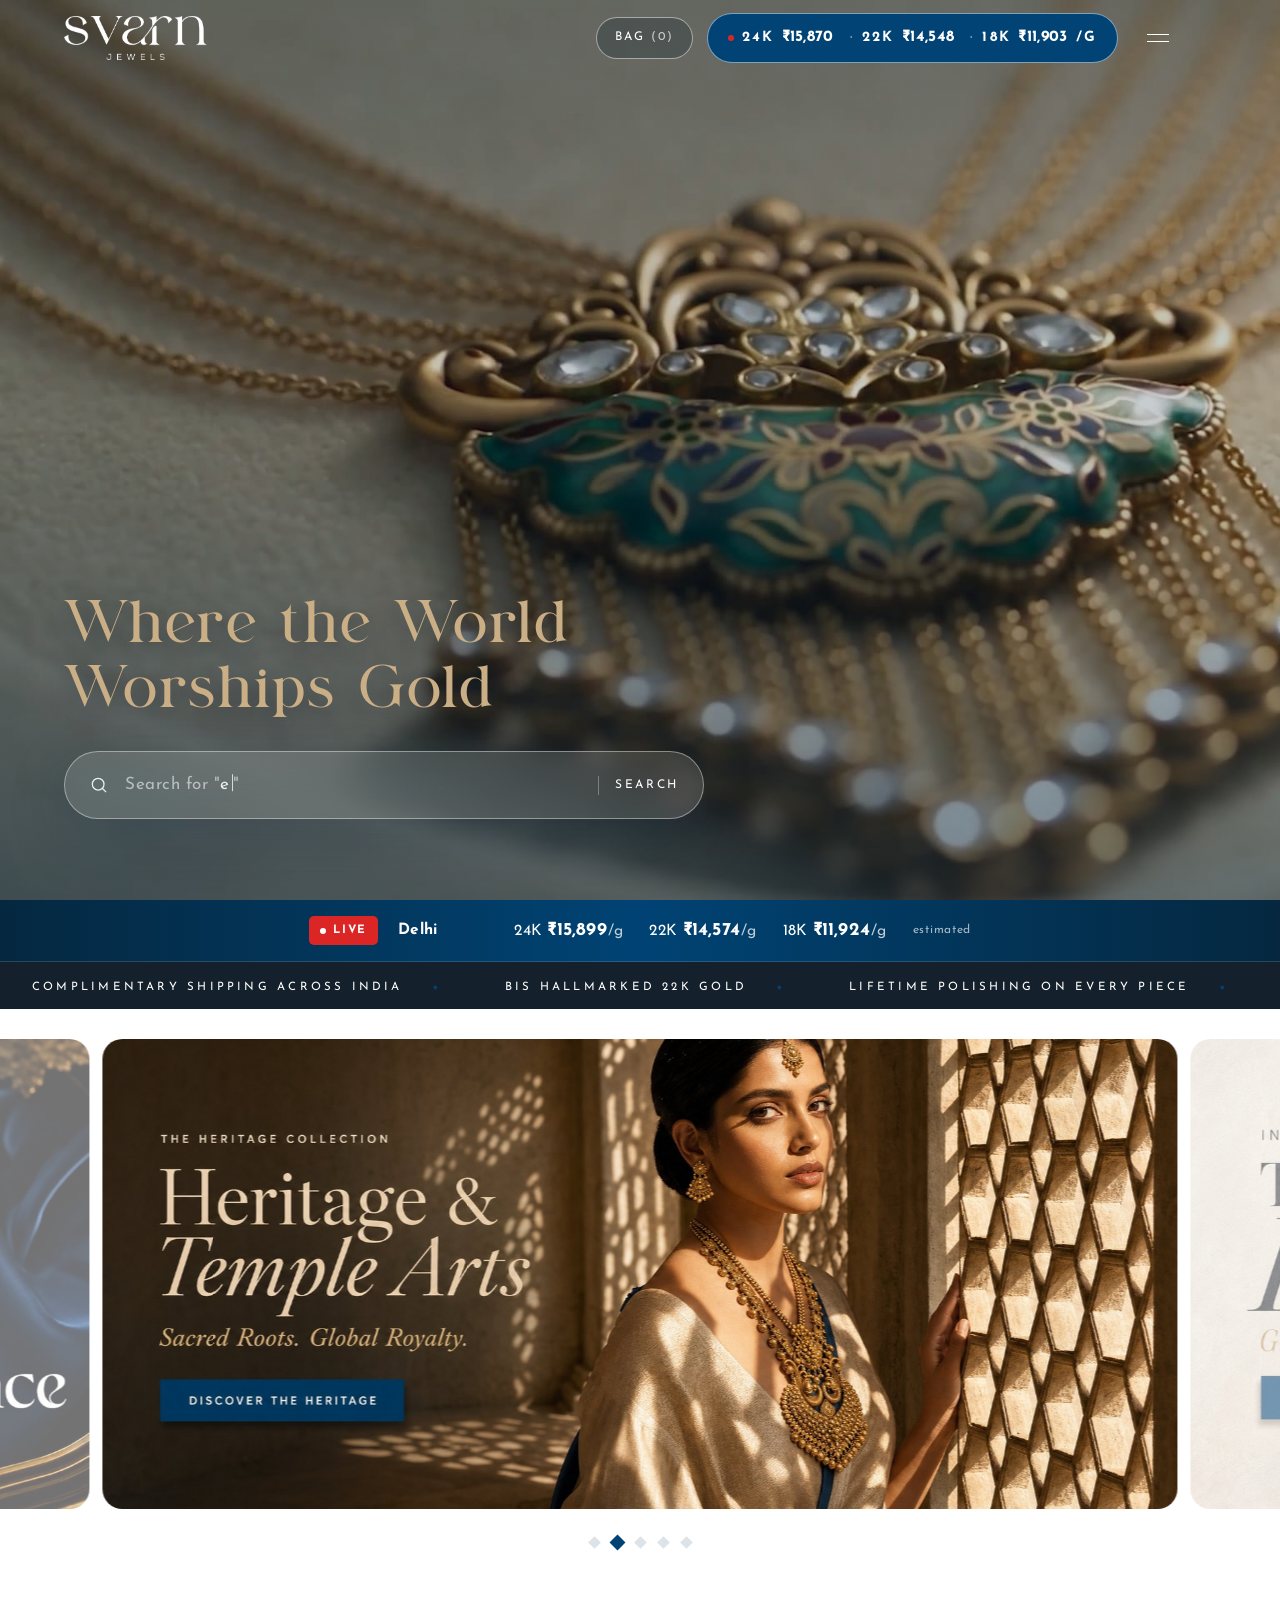
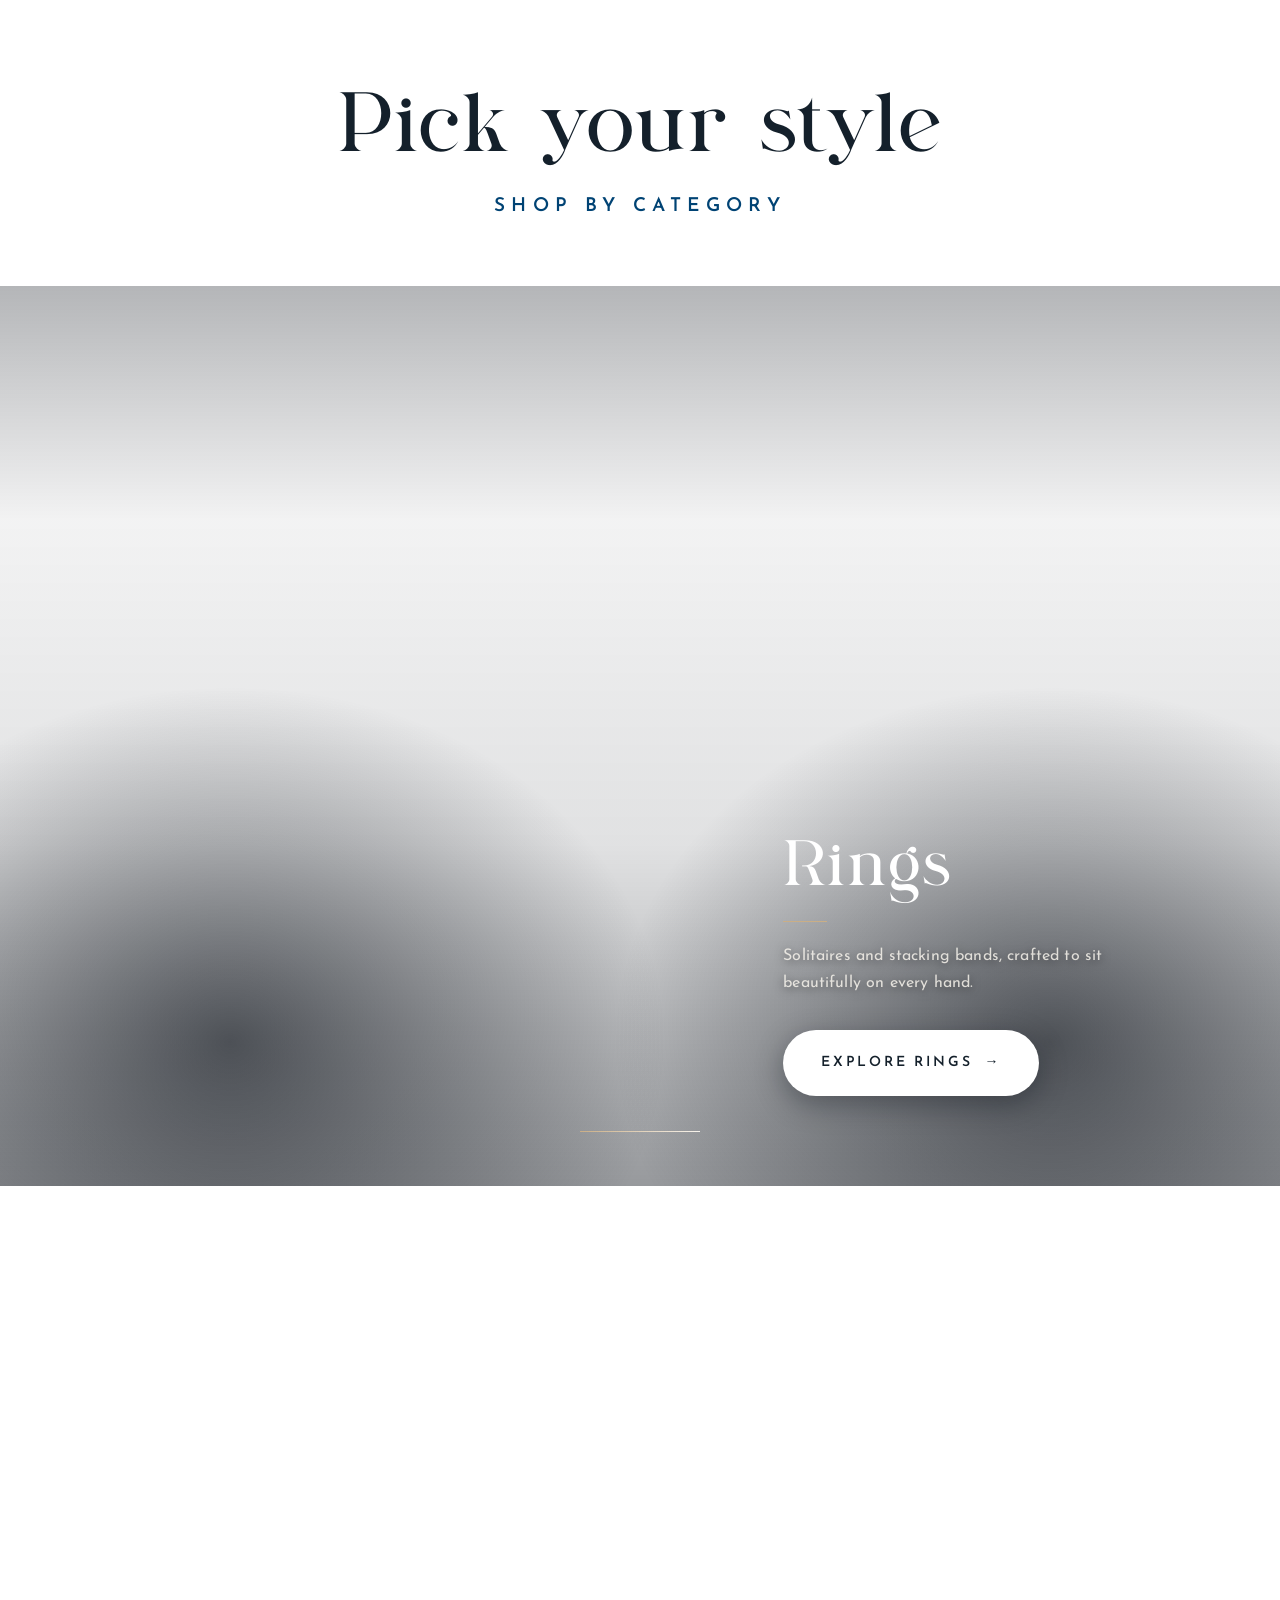
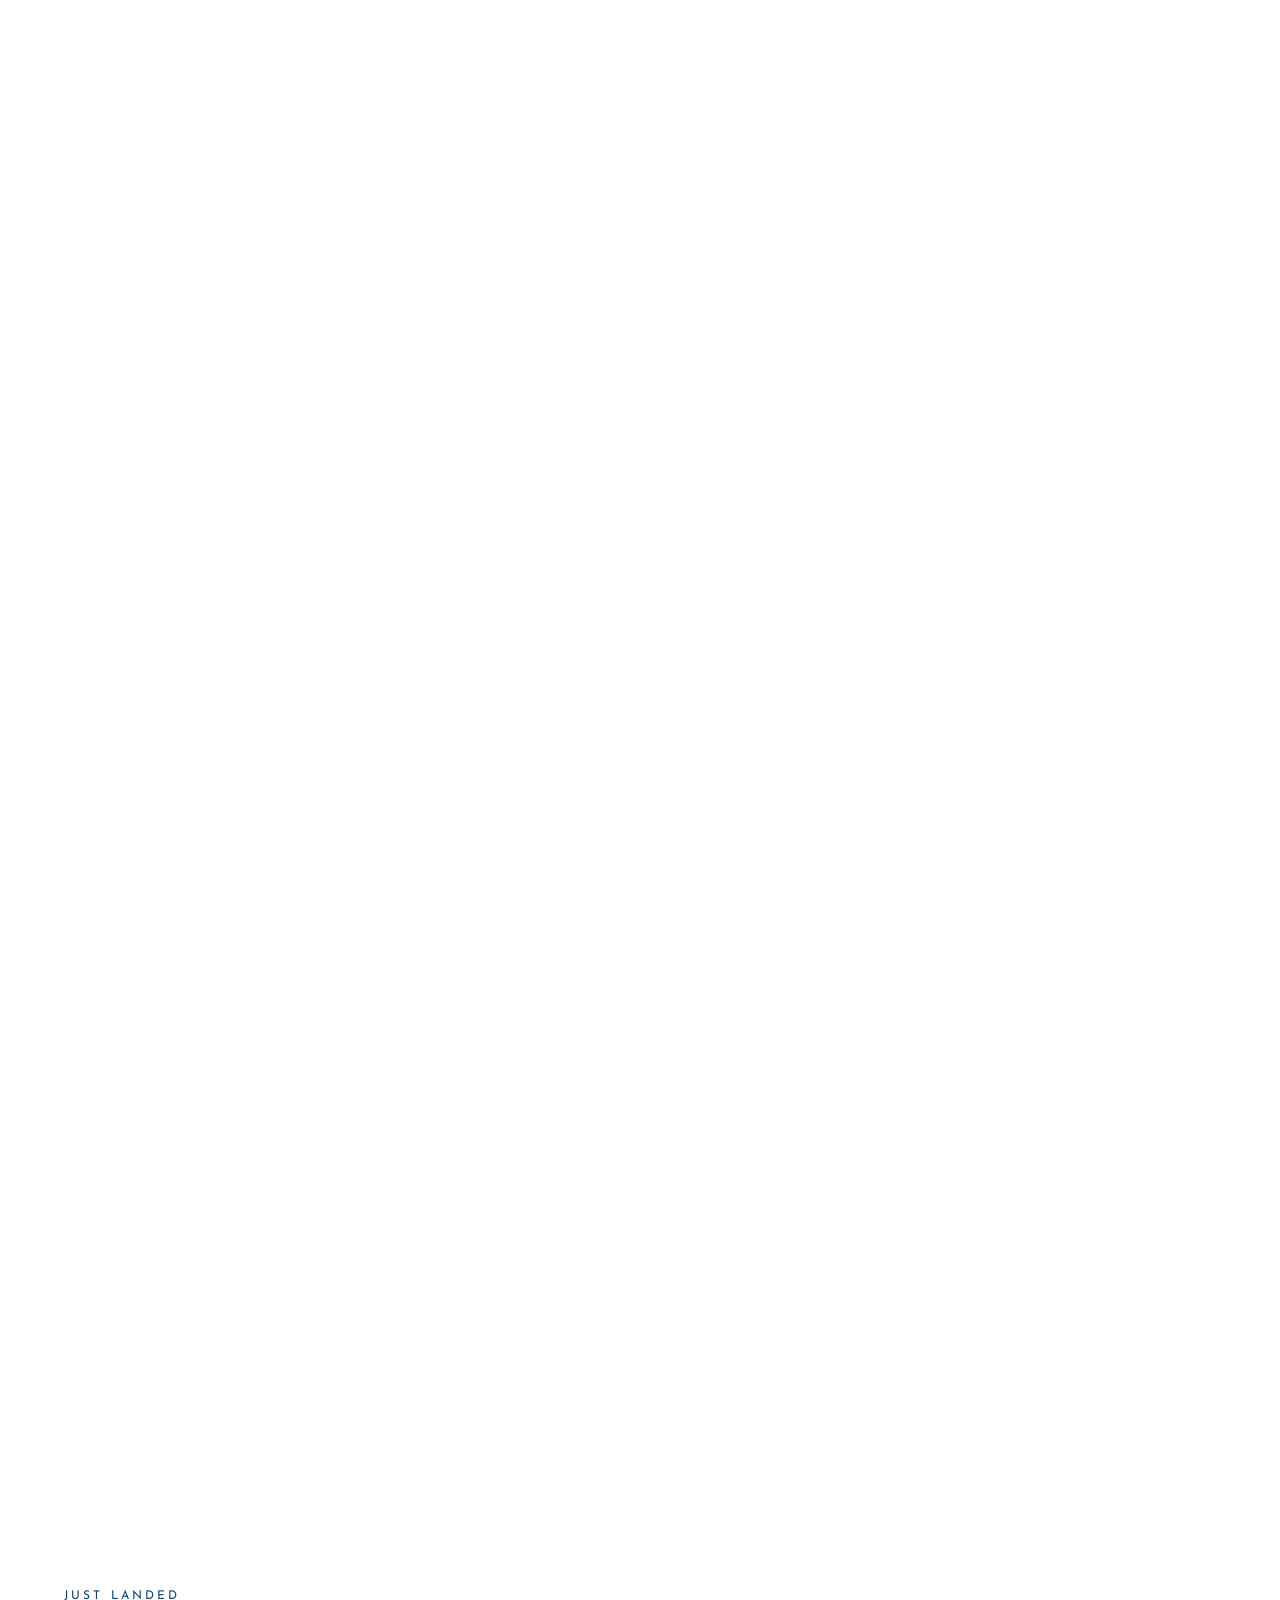
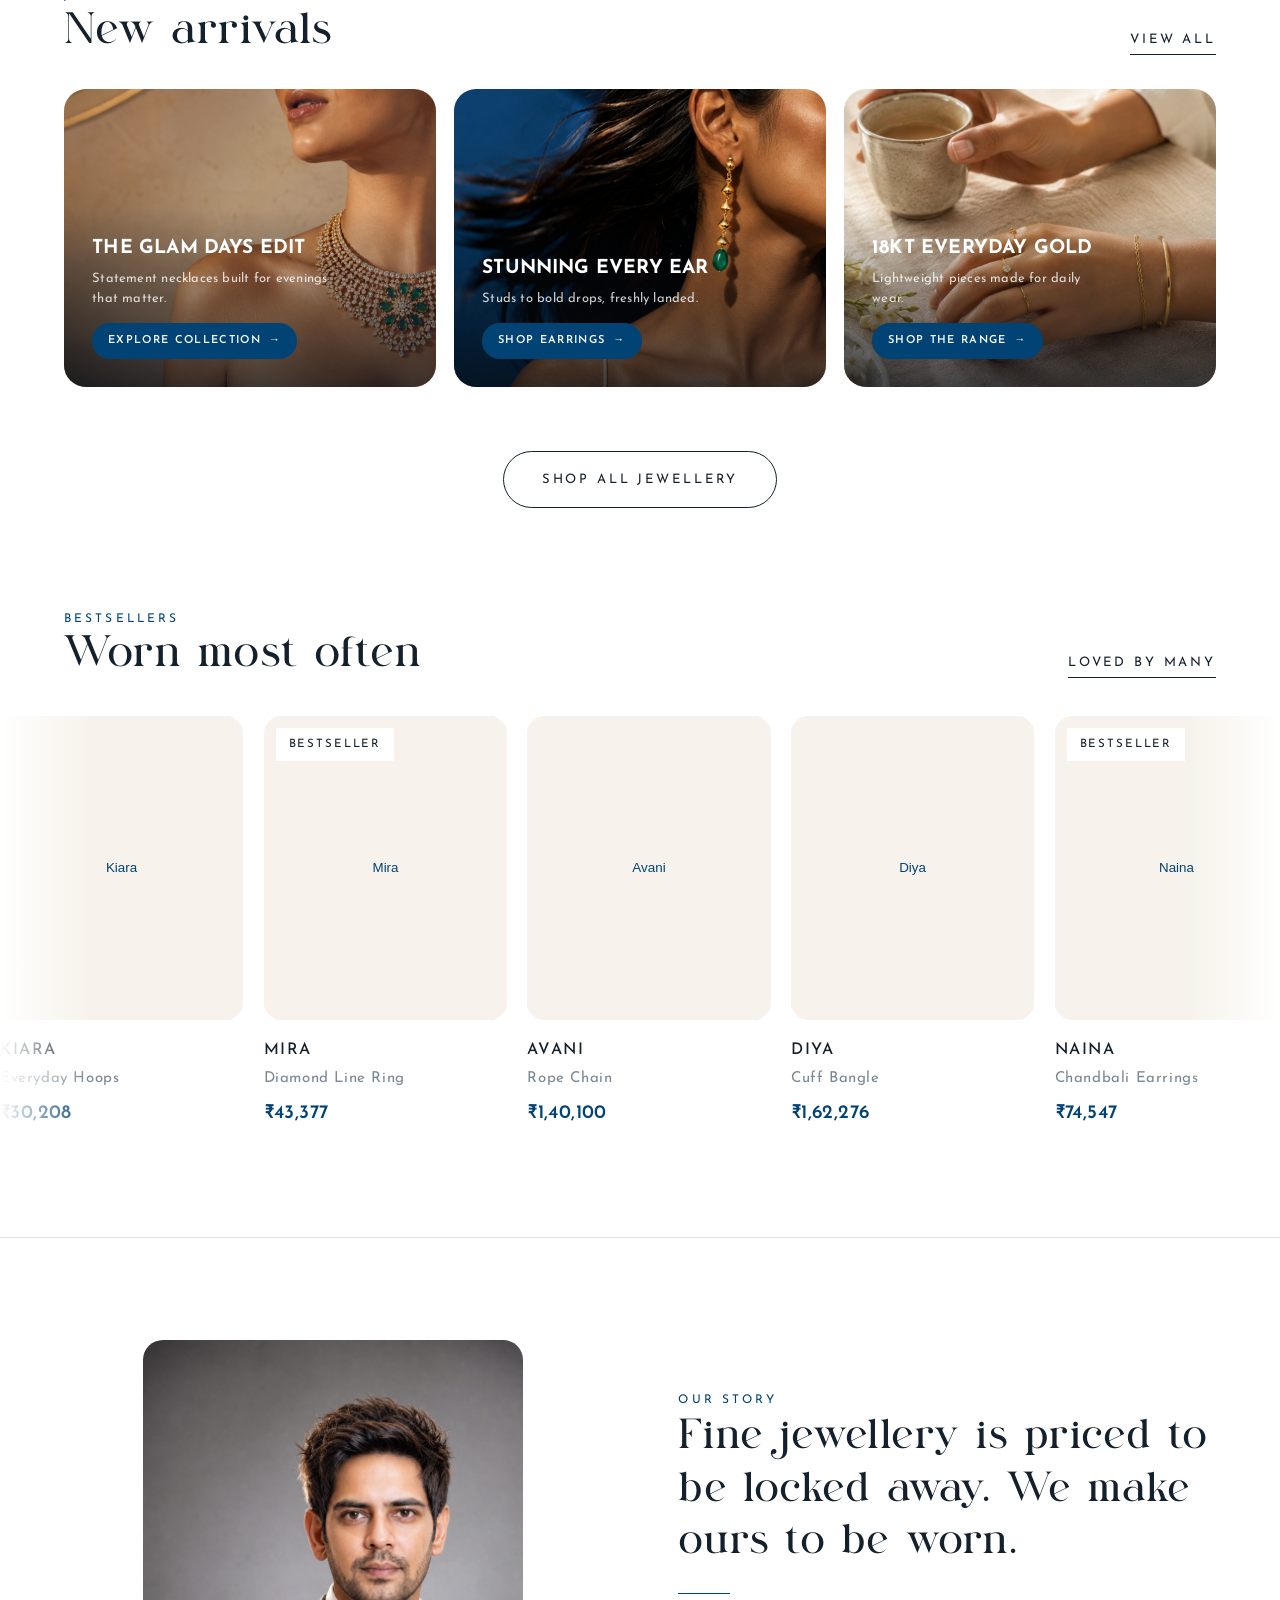
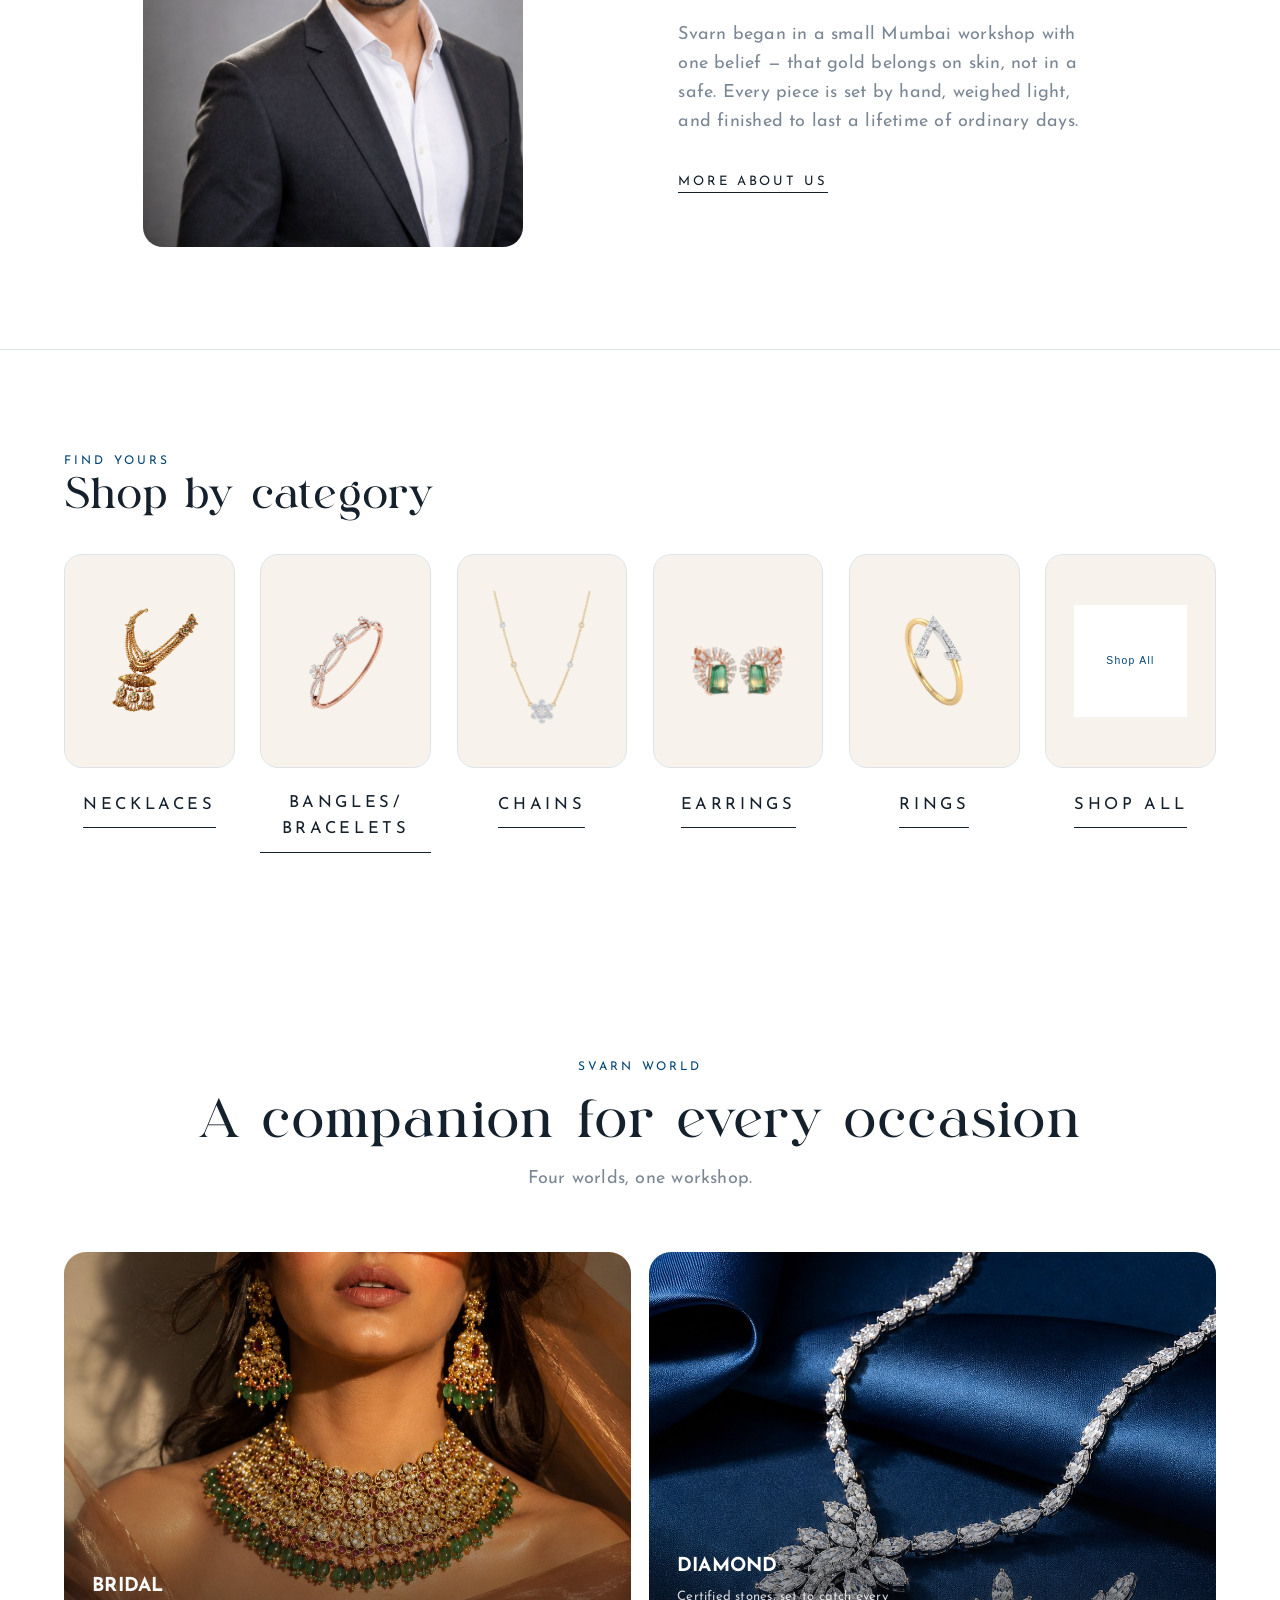
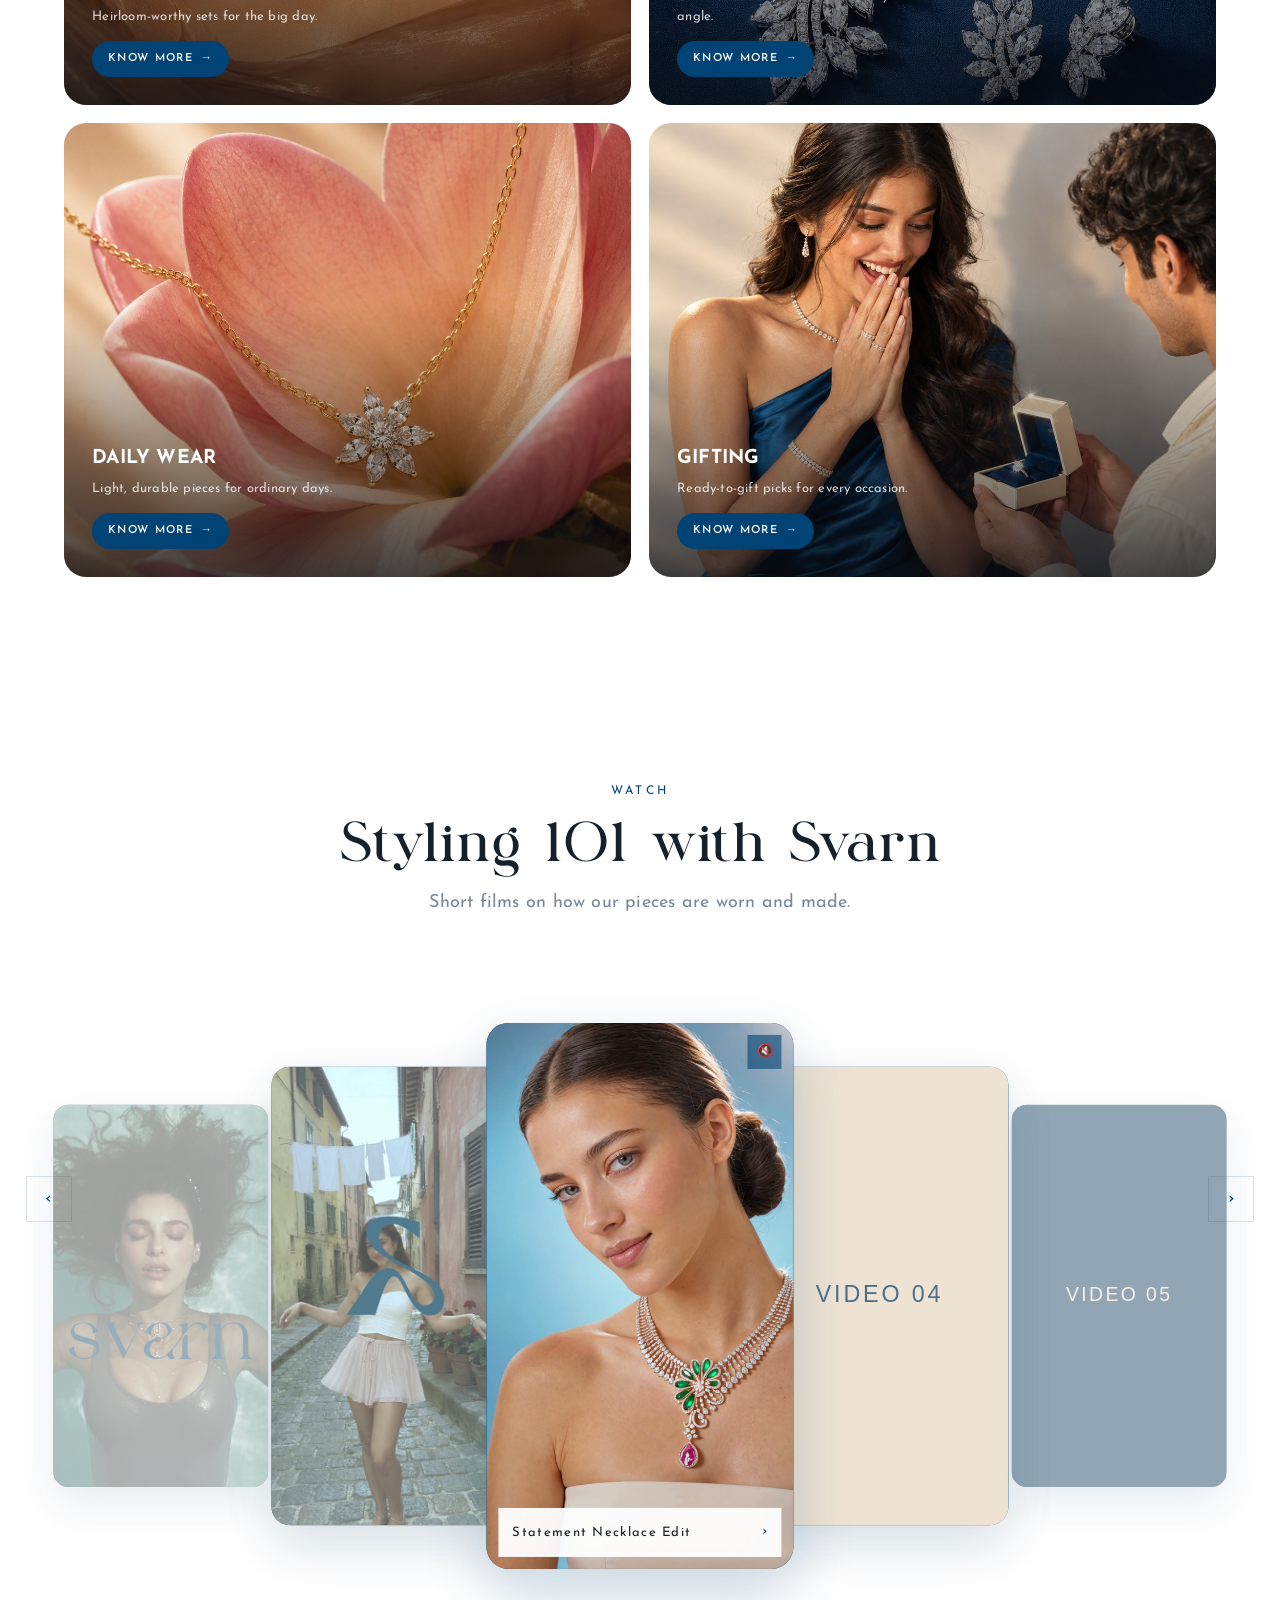
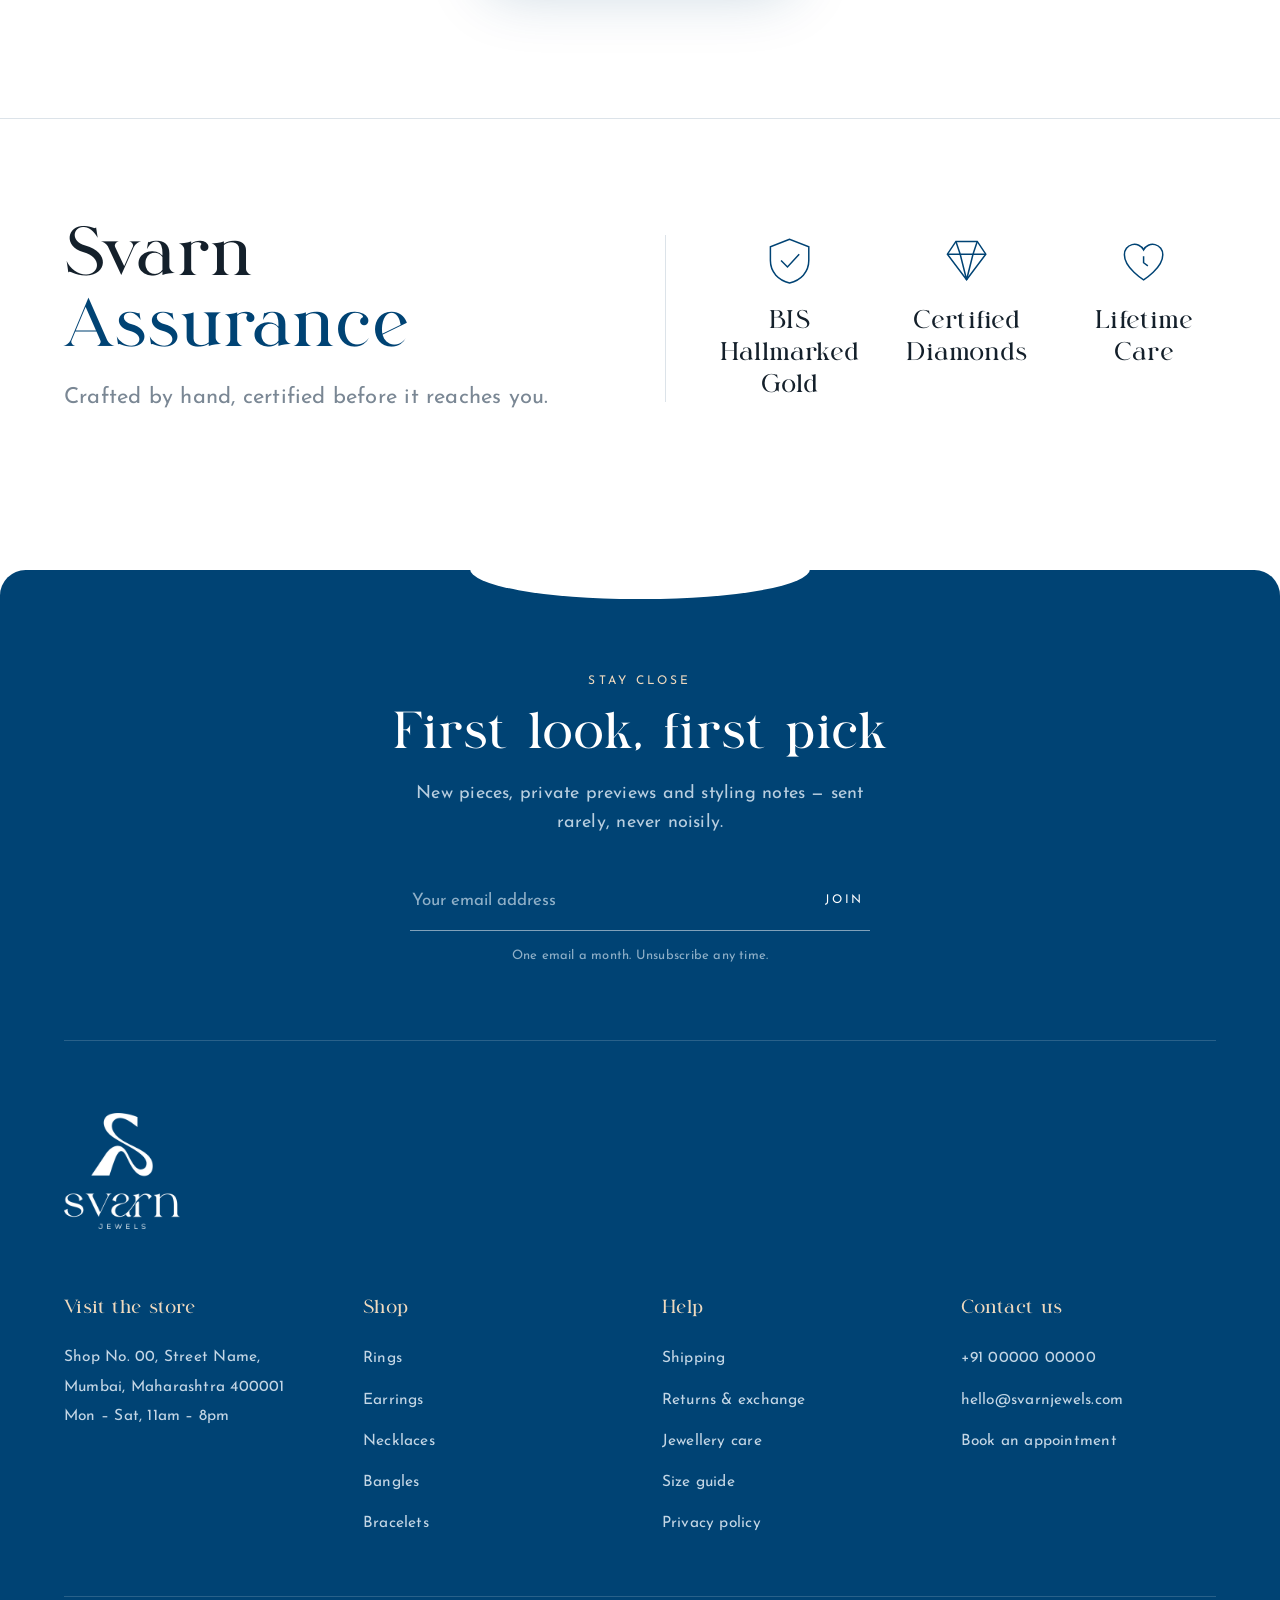
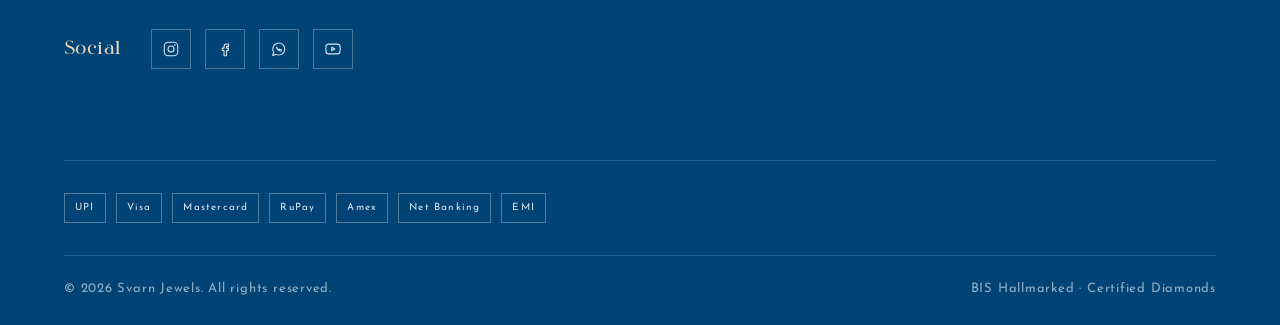
==== commit 9b3f9b72: "Bring back the Pick Your Style section on mobile with its own portrait video It was previously hidde" ====
--- a/index.html
+++ b/index.html
@@ -864,7 +864,6 @@
   .cats{grid-template-columns:repeat(3,minmax(0,1fr))}
 }
 @media(max-width:680px){
-  #wear{display:none}
   #categories{display:none}
   .rail{grid-template-columns:repeat(2,1fr)}
   .vhero{min-height:460px}
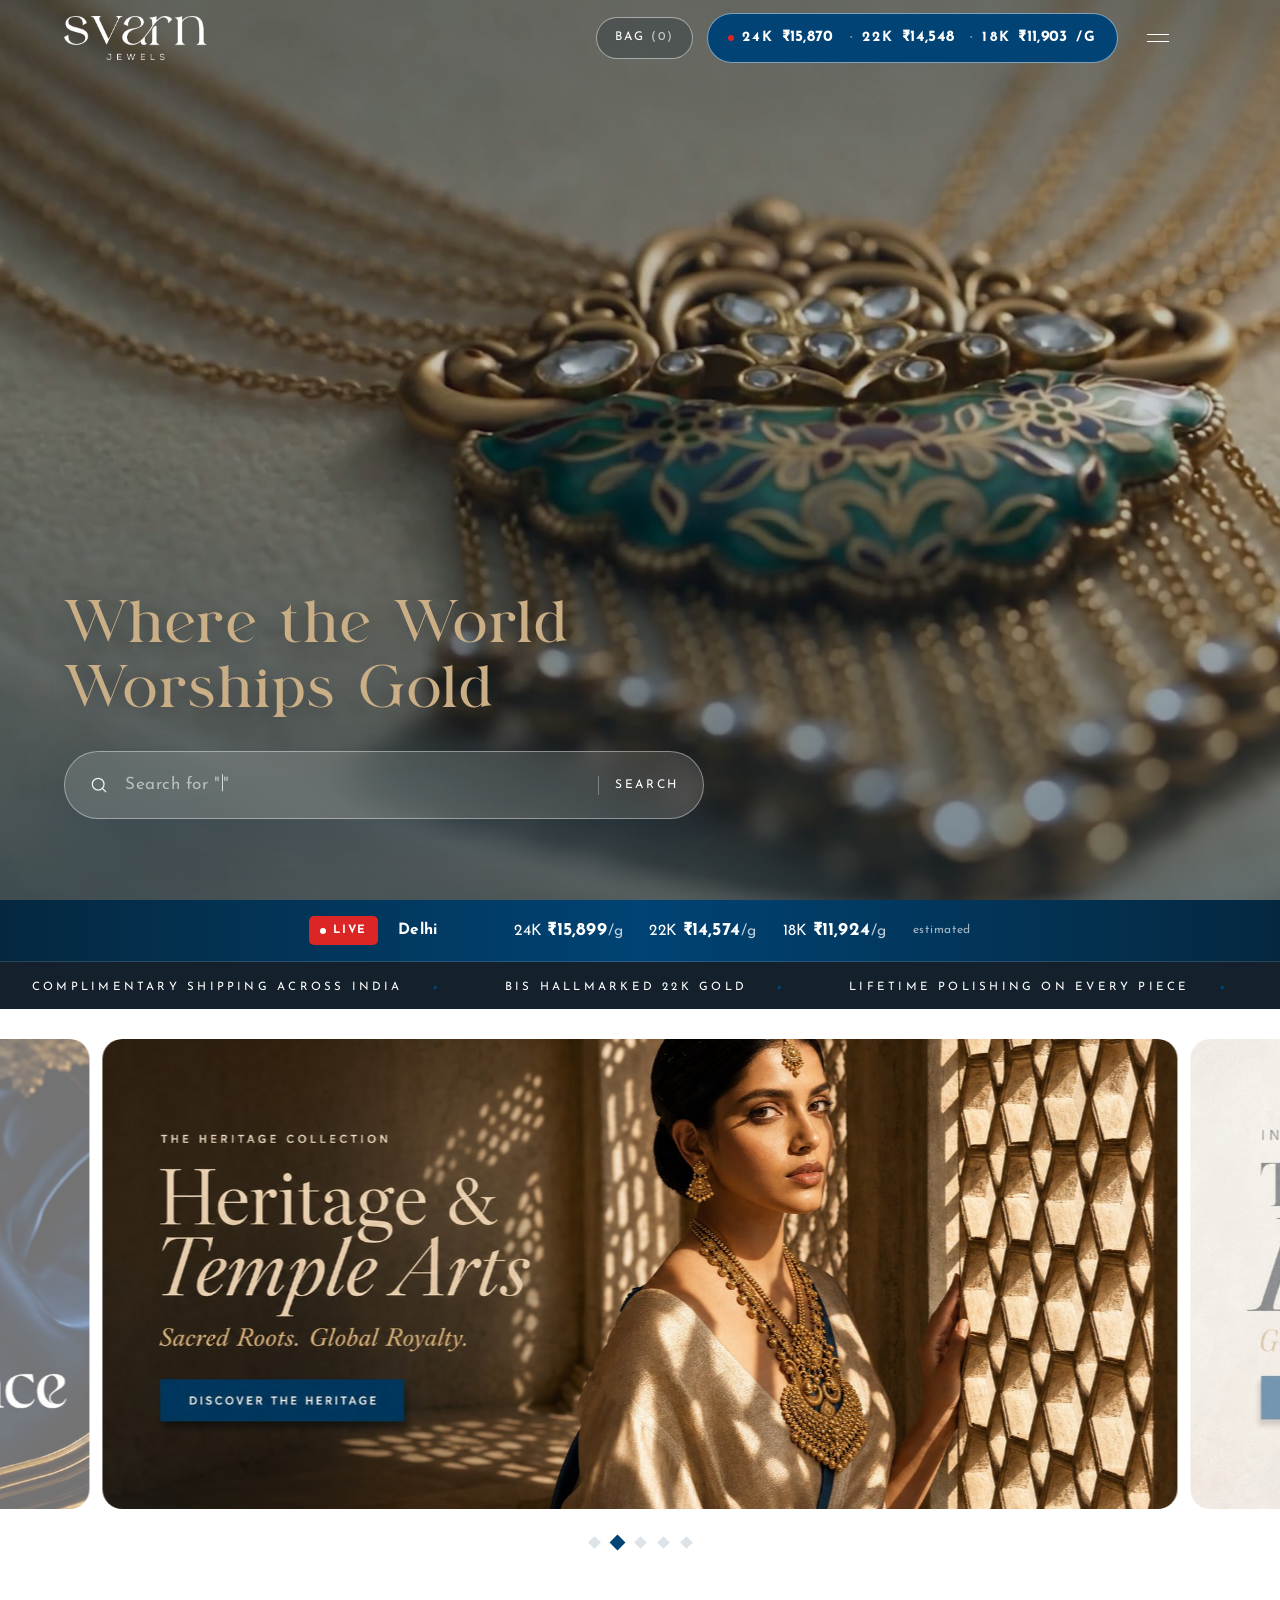
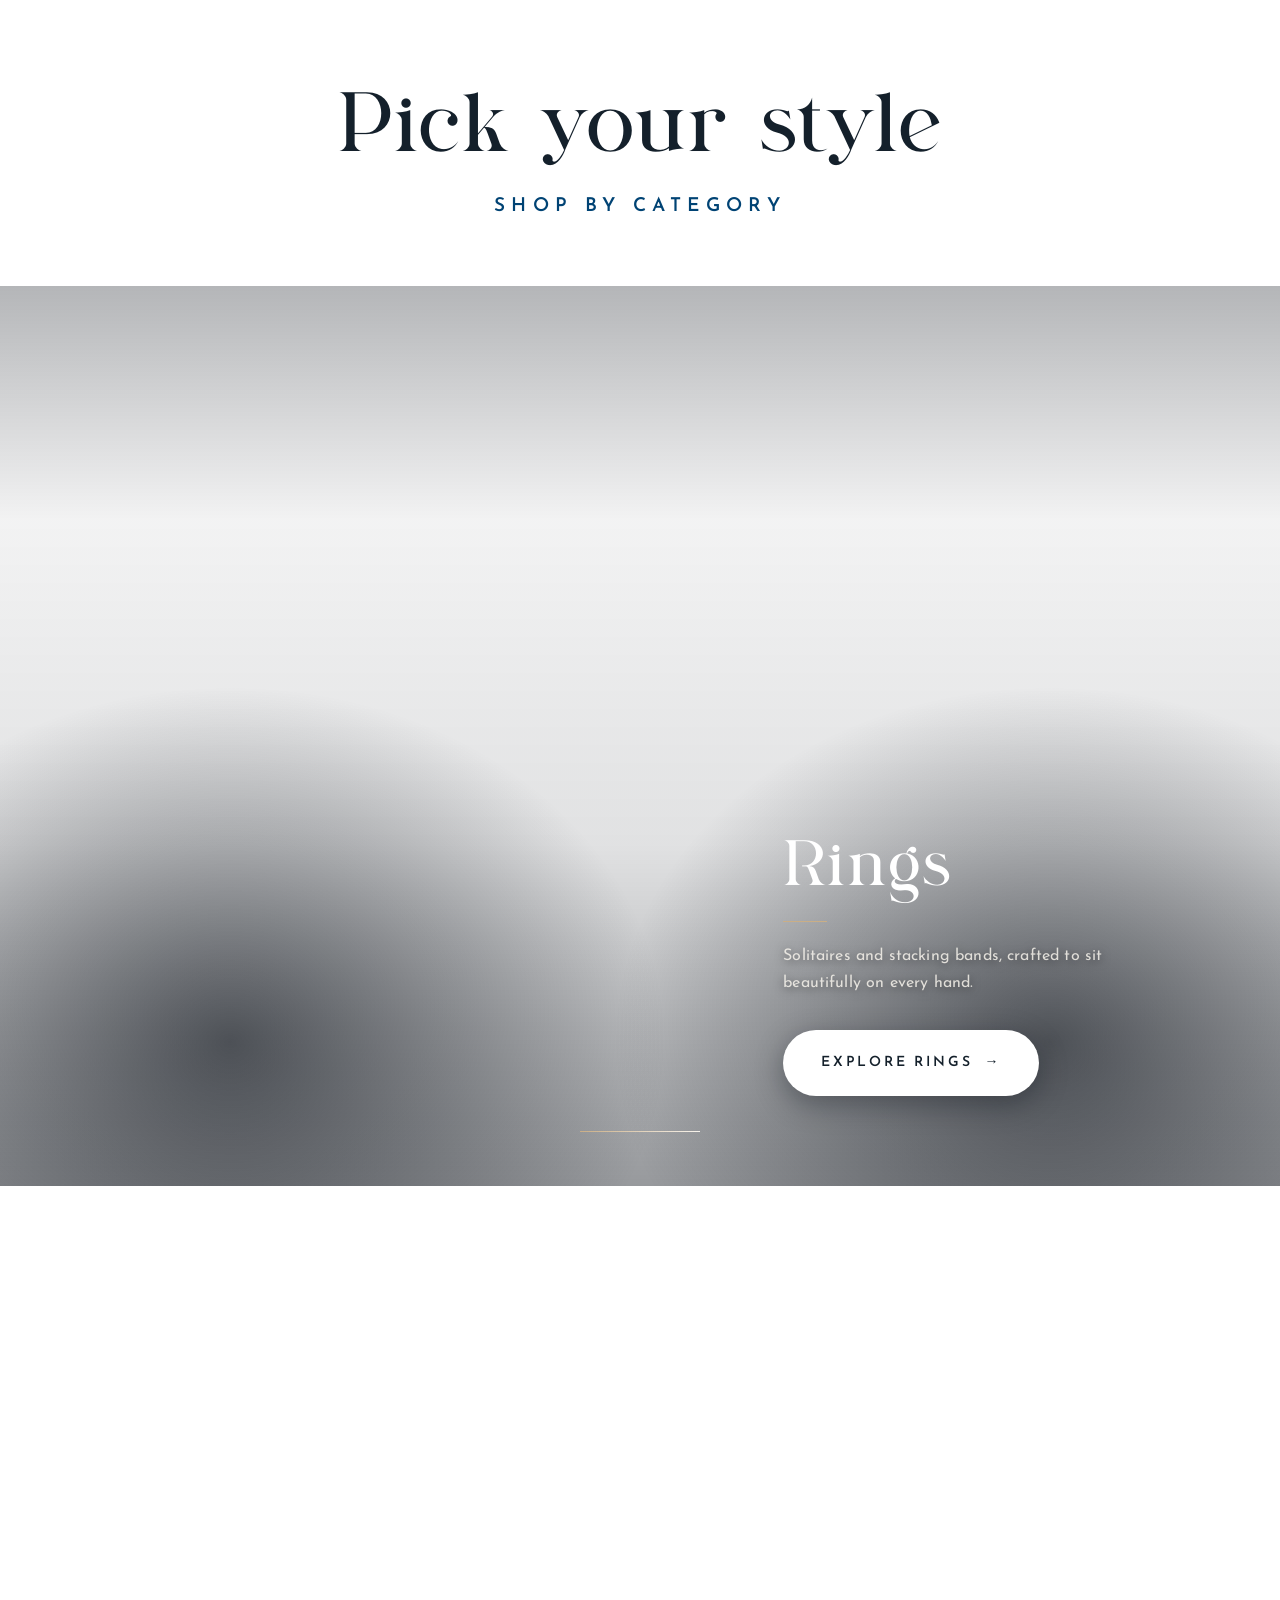
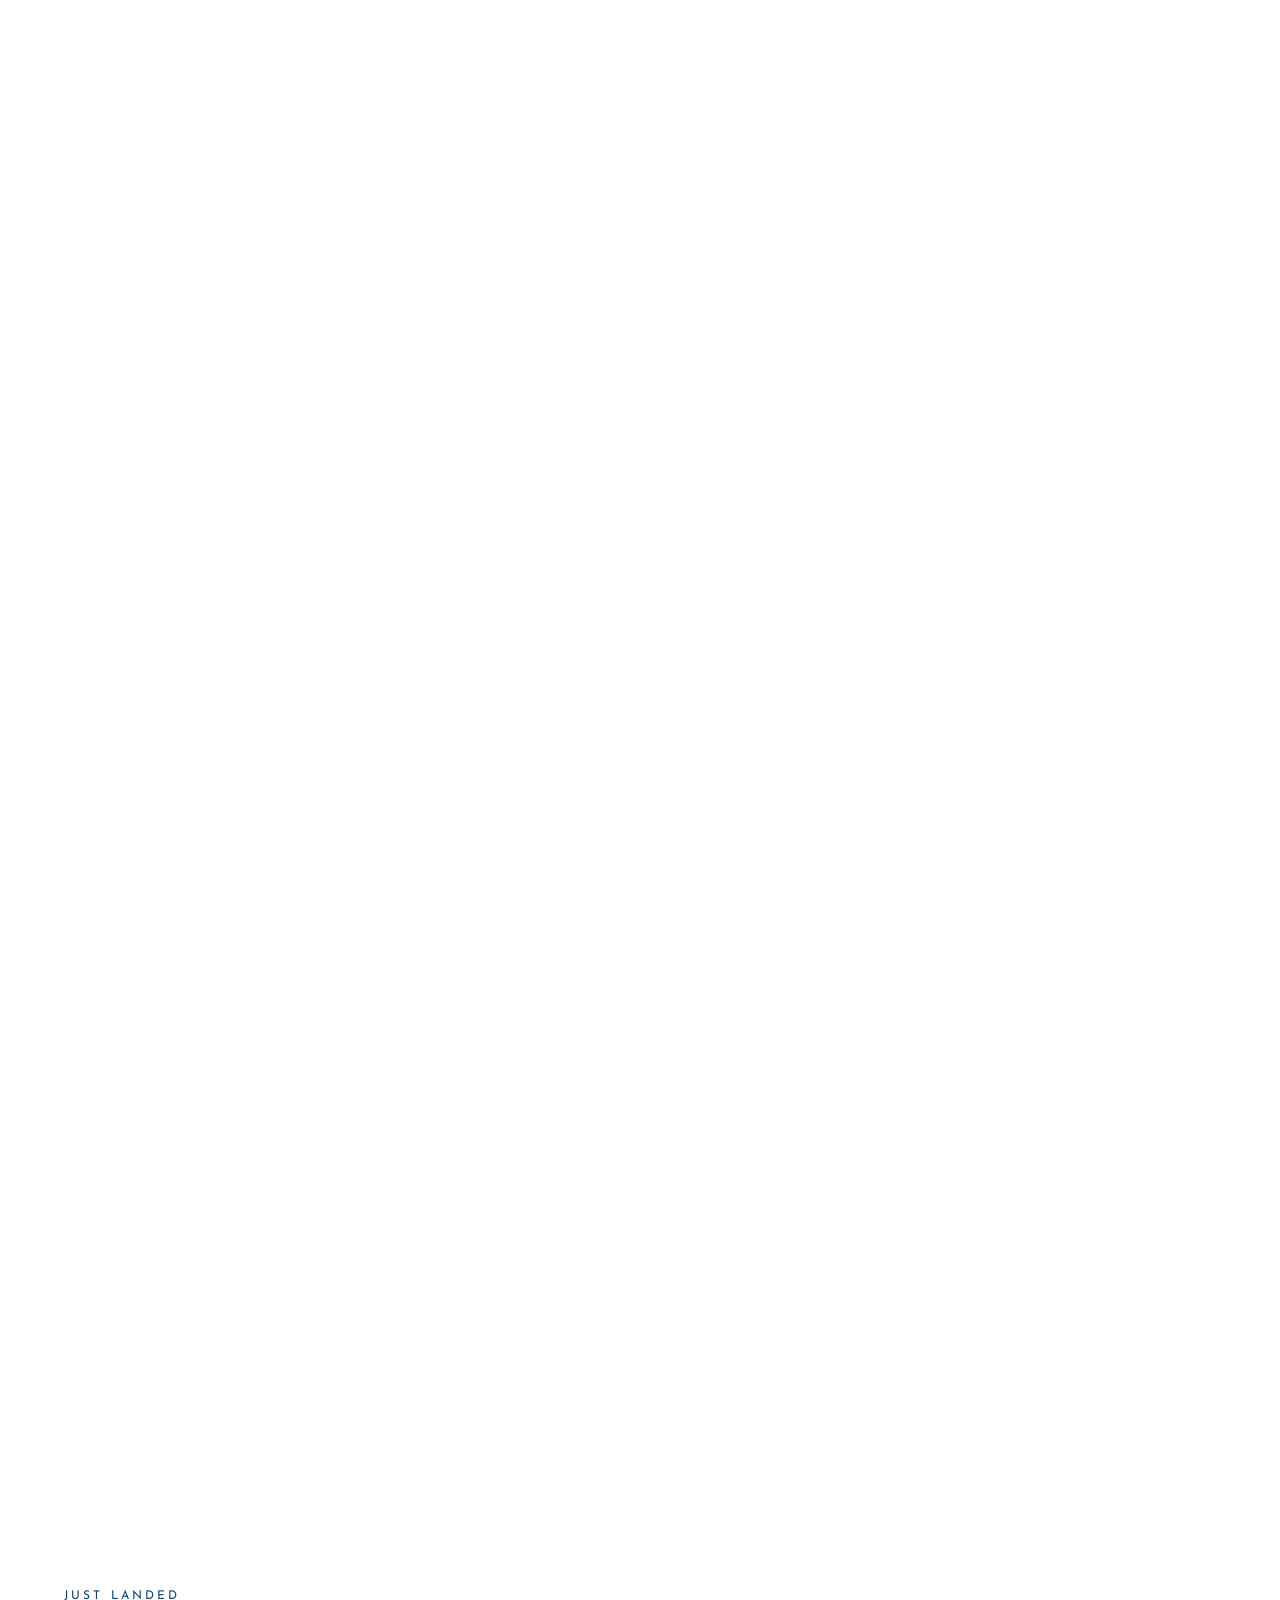
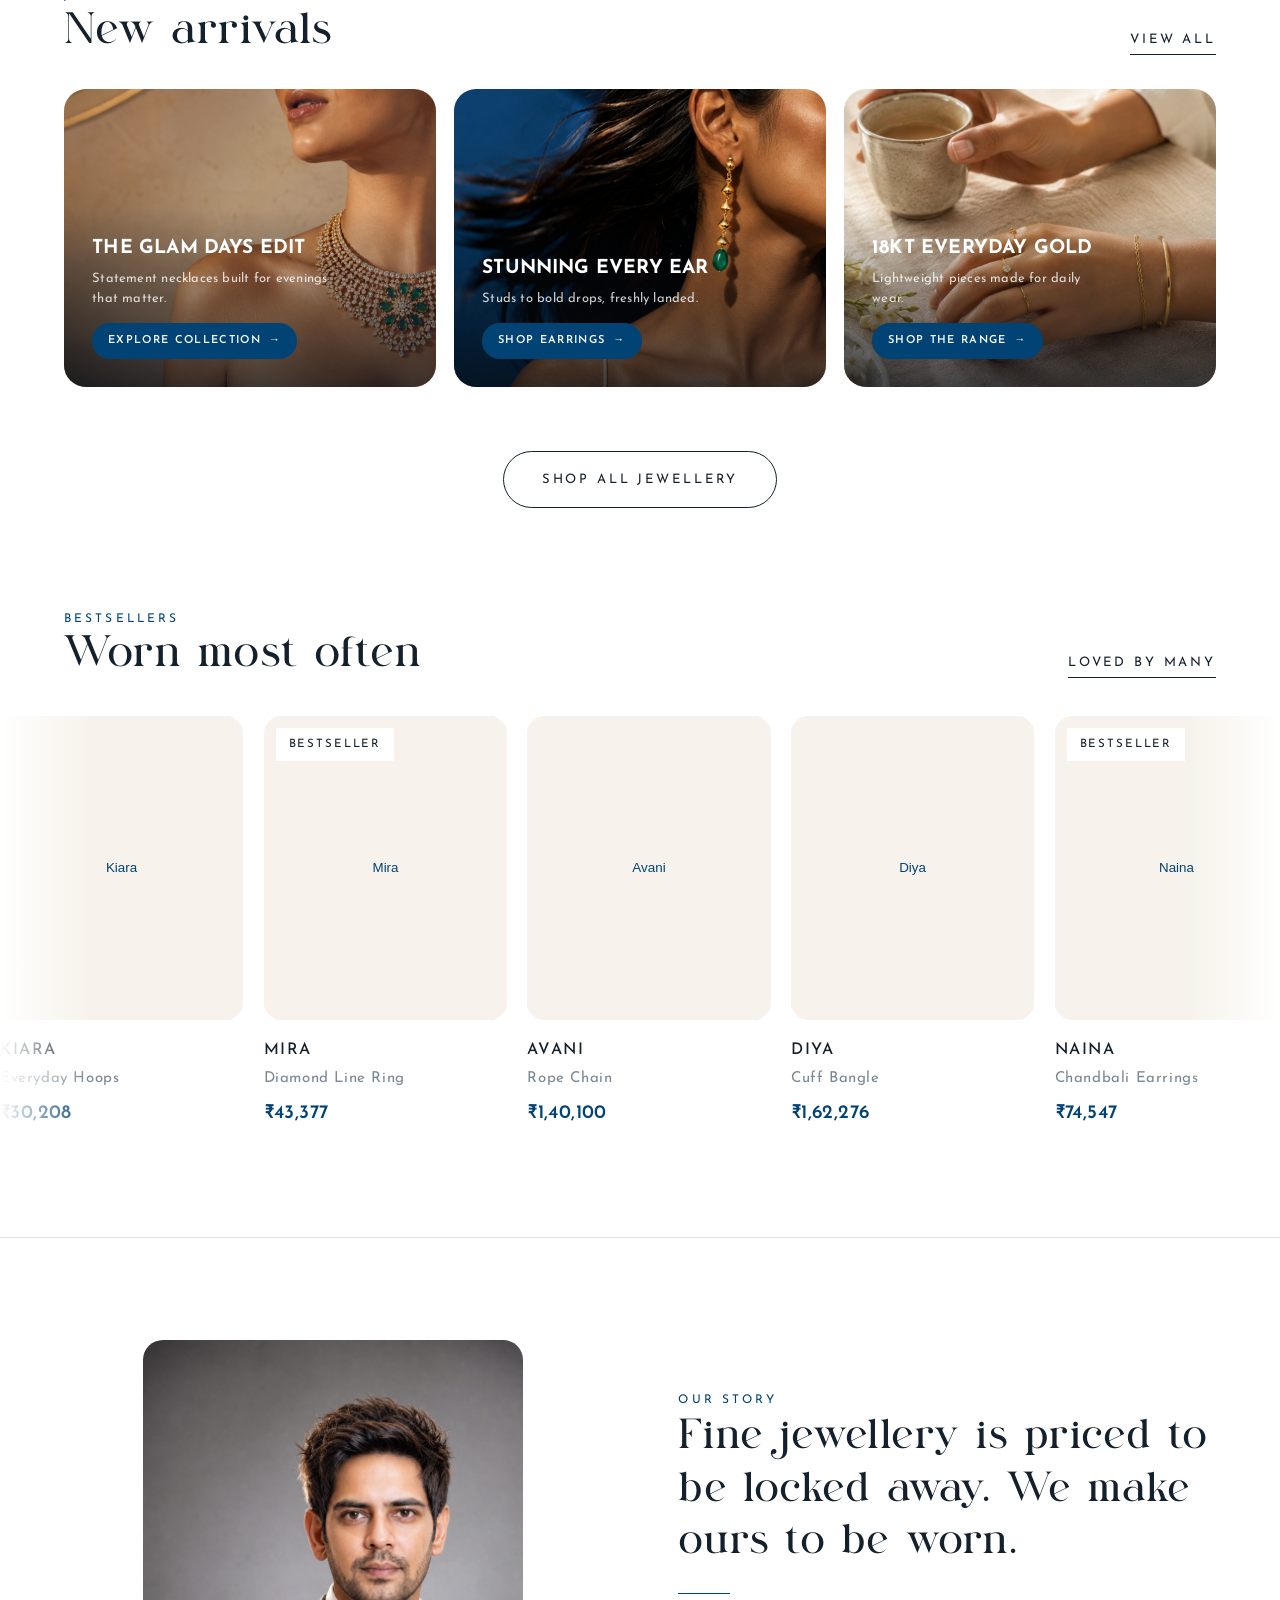
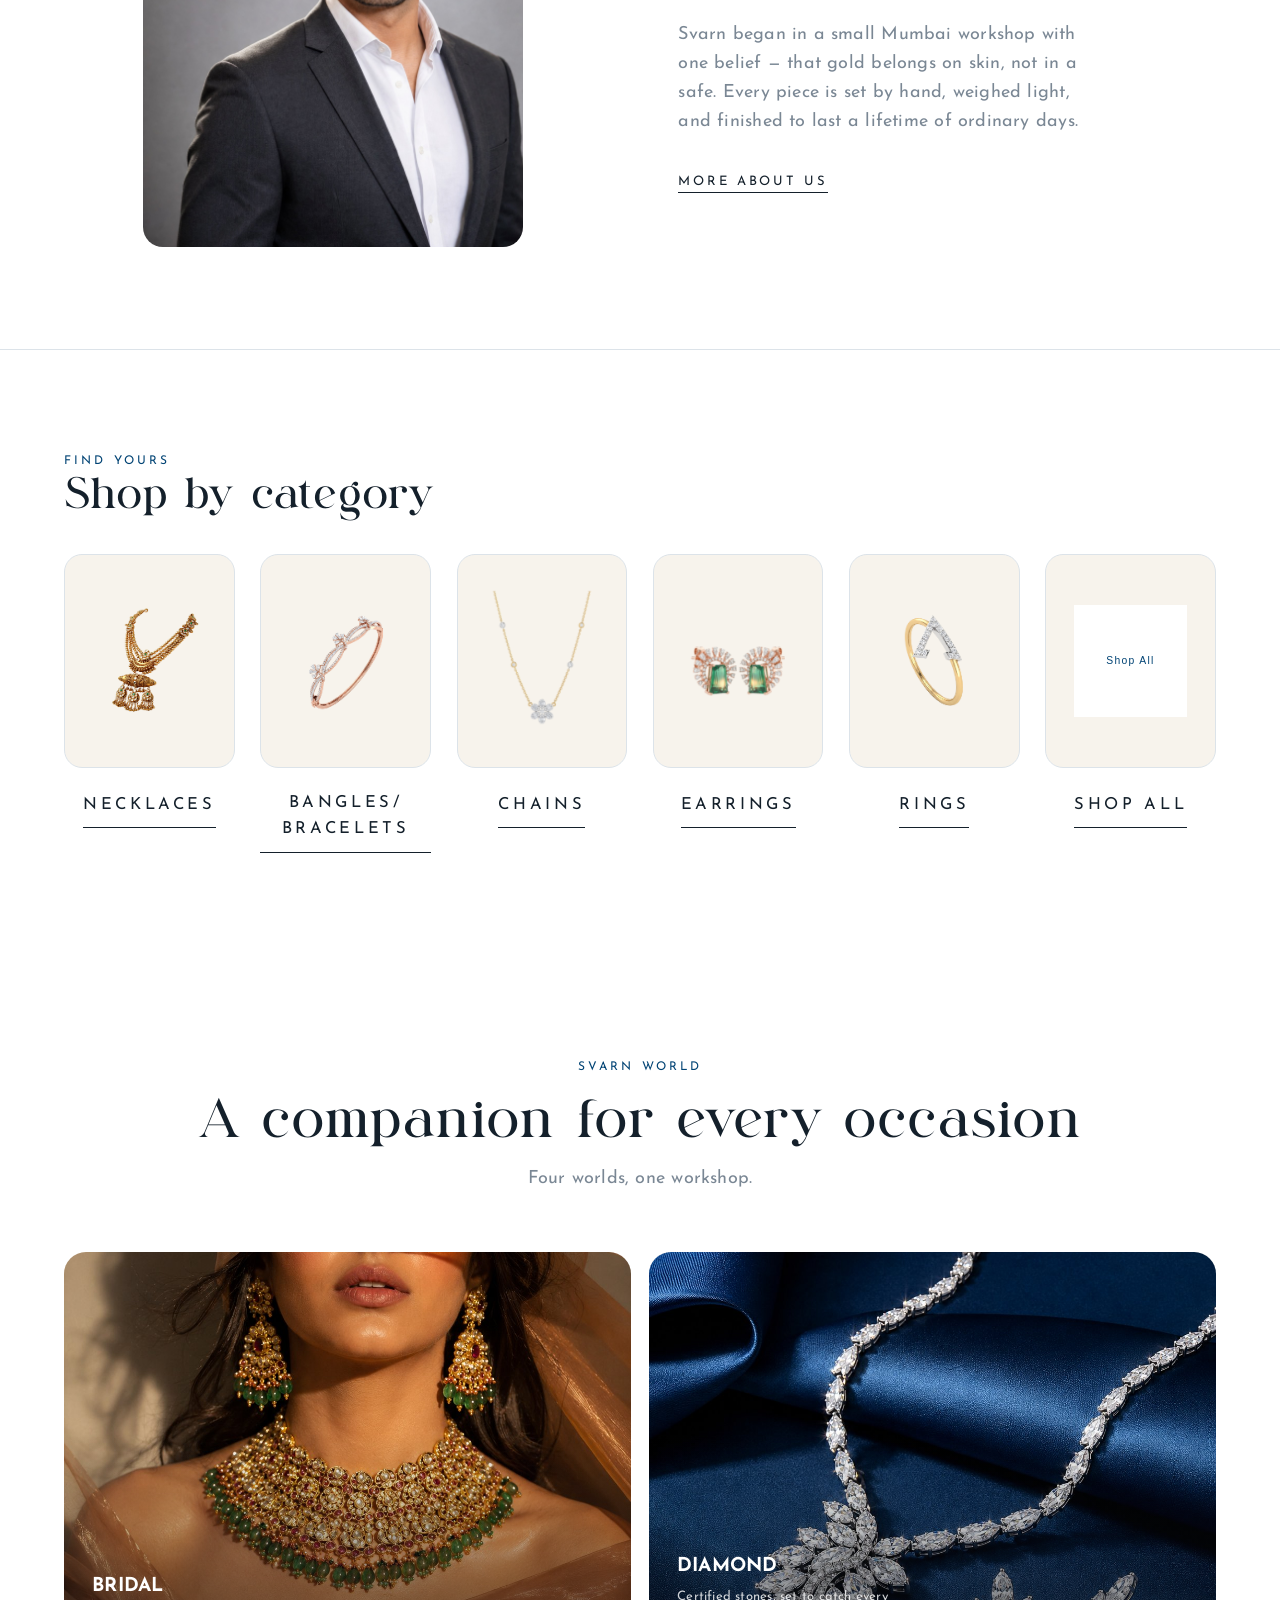
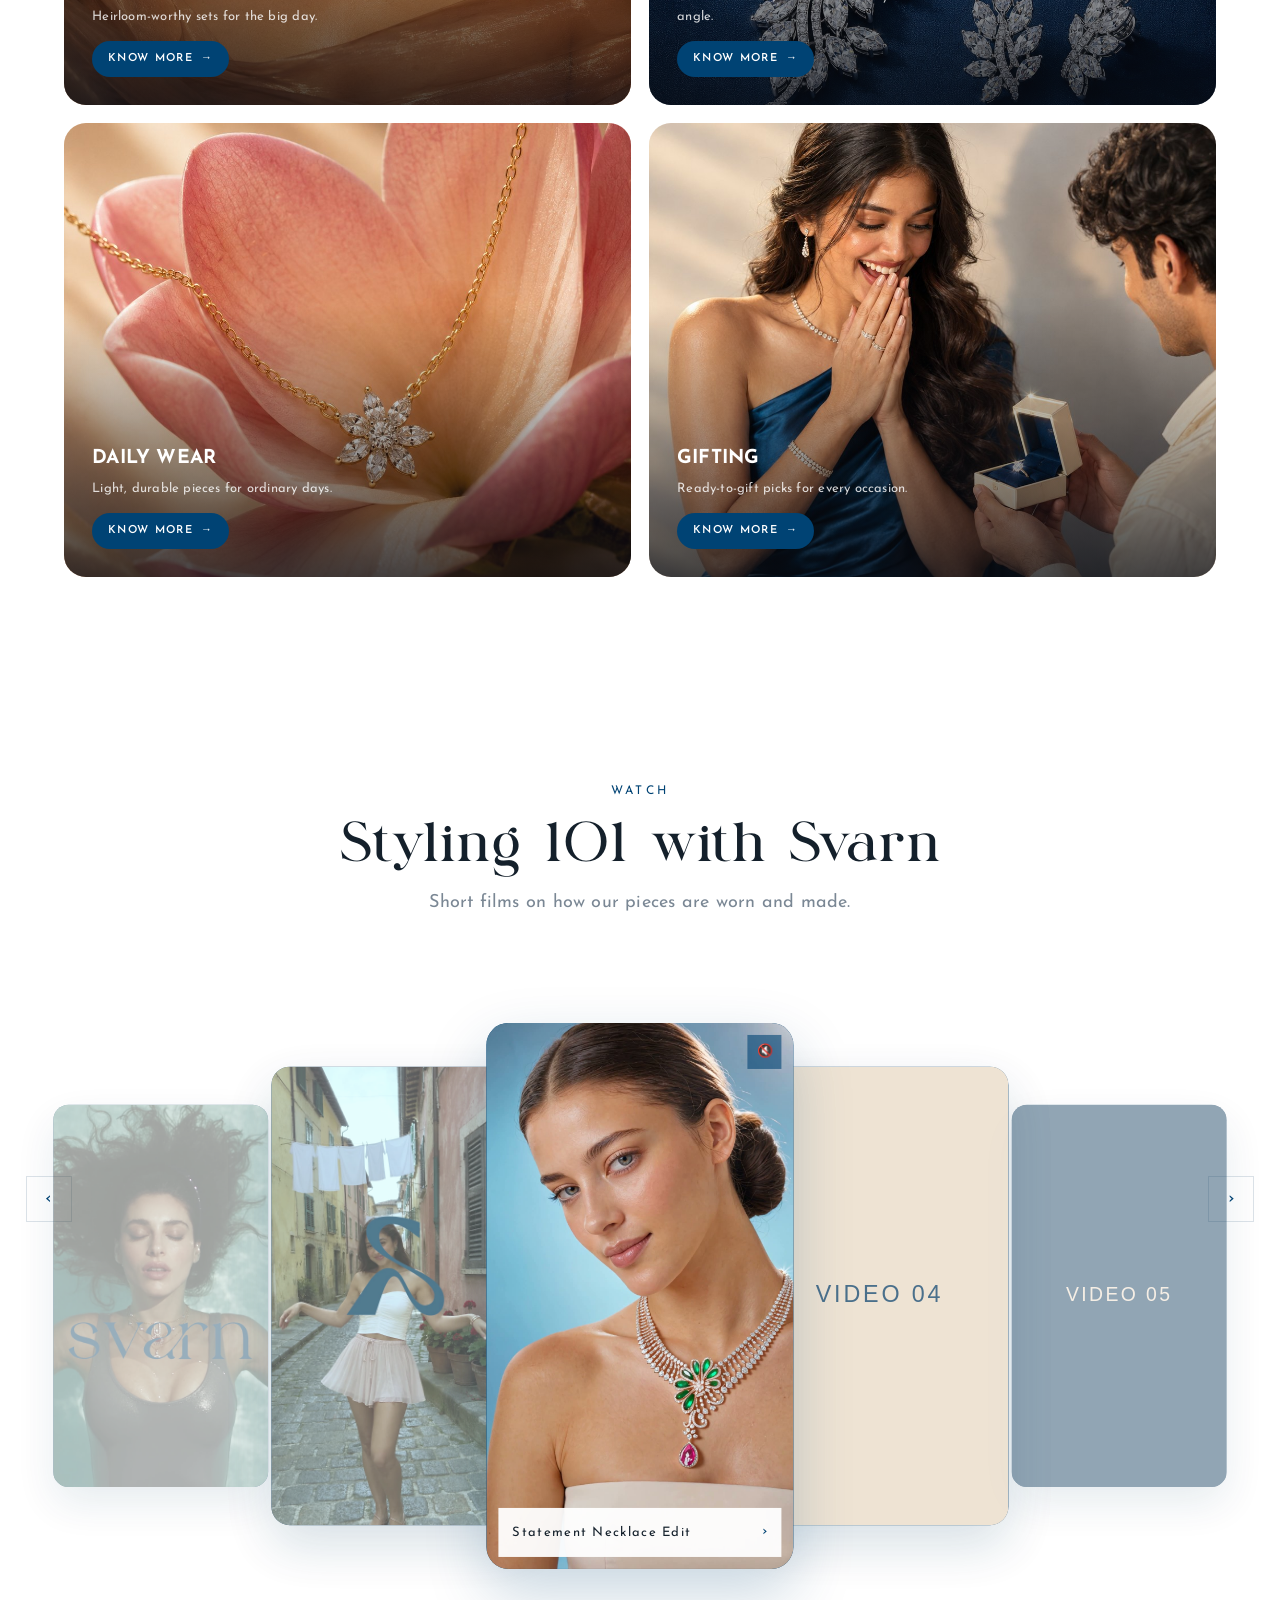
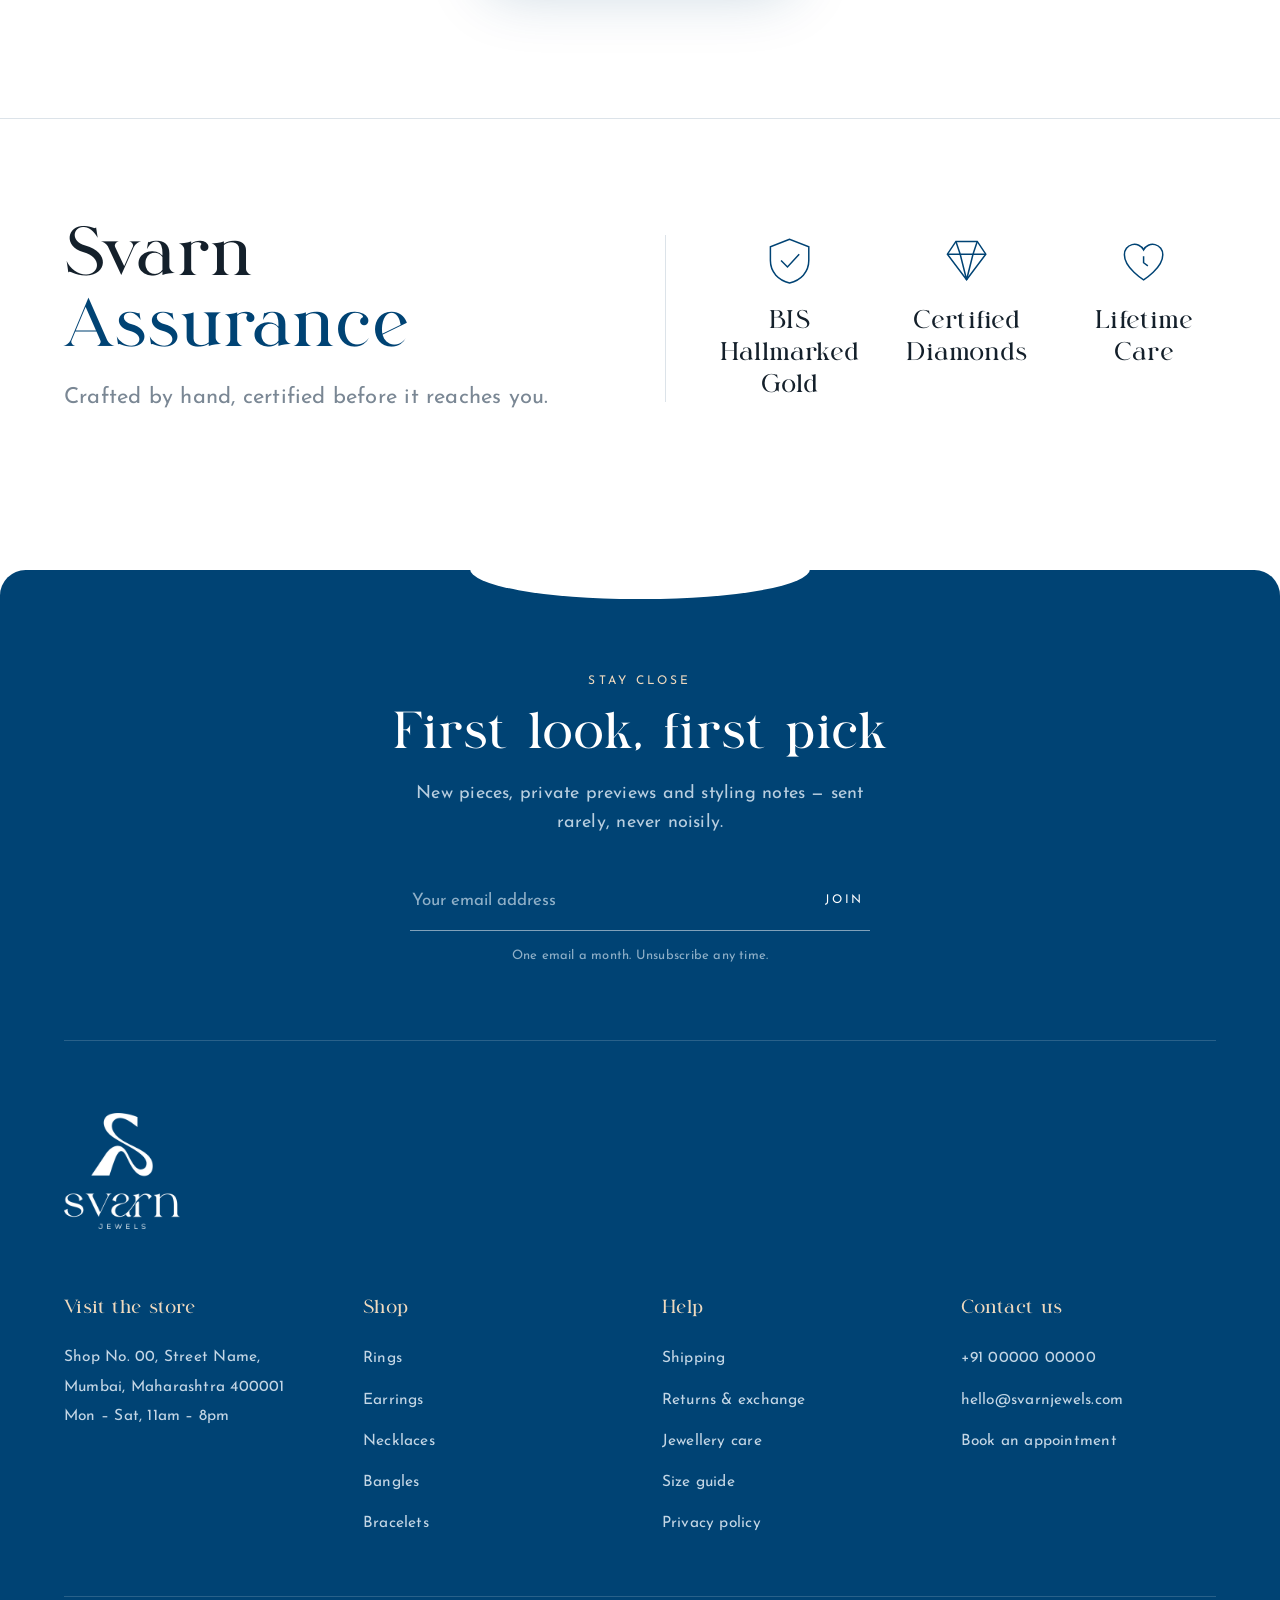
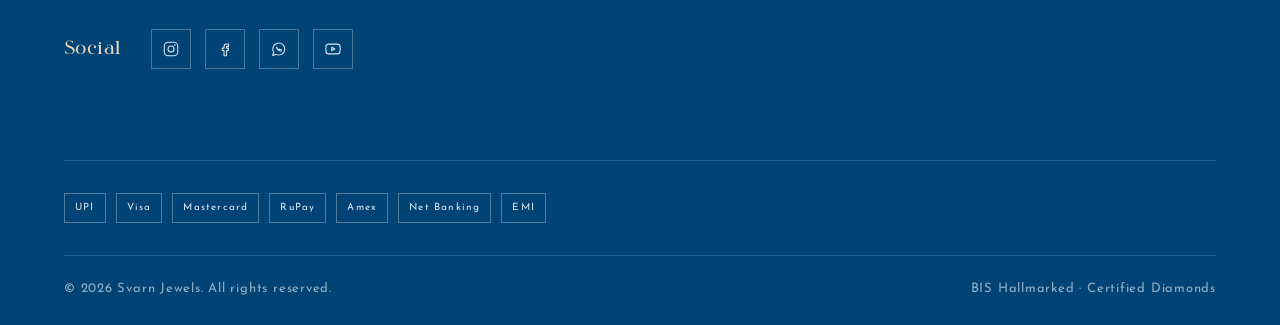
==== commit db7a40d3: "Play the intro video only on a visitor's first visit Reintroduces the skip logic, this time backed b" ====
--- a/index.html
+++ b/index.html
@@ -1666,6 +1666,7 @@
 const pre = document.getElementById('preload');
 const preVideo = document.getElementById('preVideo');
 const preGate = document.getElementById('preGate');
+const INTRO_SEEN_KEY = 'svarnIntroSeen';
 
 // the site must always start at the top, not wherever the browser
 // remembers scrolling to on a reload/back-navigation — overflow:hidden
@@ -1675,41 +1676,55 @@
 if ('scrollRestoration' in history) history.scrollRestoration = 'manual';
 window.scrollTo(0, 0);
 
-document.body.style.overflow = 'hidden';
-
-let cleared = false;
-const closePre = () => {
-  if (cleared) return;
-  cleared = true;
-  pre.classList.add('fly');
-  pre.classList.add('done');
+// the intro only ever plays the first time someone opens the site —
+// localStorage (not sessionStorage) so it stays skipped on later visits
+// too, not just for the rest of one browser session. Clicking the logo
+// from category/product pages reloads this page, so this is also what
+// stops it replaying then.
+let introSeen = false;
+try { introSeen = localStorage.getItem(INTRO_SEEN_KEY) === '1'; } catch (e) {}
+
+if (introSeen && pre) {
+  pre.remove();
   document.body.classList.add('revealed');
-  document.body.style.overflow = '';
-  window.scrollTo(0, 0);
-  setTimeout(() => pre.remove(), 1800);
-};
-
-let gateShown = false;
-const showGate = () => {
-  if (gateShown || cleared) return;
-  gateShown = true;
-  pre.classList.add('show-gate');
-};
-
-if (window.matchMedia('(prefers-reduced-motion: reduce)').matches) {
-  closePre();
-} else if (preVideo) {
-  // the gate is available the whole time the video plays, not just
-  // once it ends — clicking it is always a deliberate way in
-  showGate();
-  preVideo.addEventListener('ended', showGate);
-  preVideo.addEventListener('error', closePre);
-  preVideo.play().catch(closePre);
-  // ultimate failsafe so a stuck video/gate can never trap someone here
-  setTimeout(closePre, 25000);
-  preGate.addEventListener('click', closePre);
 } else {
-  closePre();
+  document.body.style.overflow = 'hidden';
+
+  let cleared = false;
+  const closePre = () => {
+    if (cleared) return;
+    cleared = true;
+    try { localStorage.setItem(INTRO_SEEN_KEY, '1'); } catch (e) {}
+    pre.classList.add('fly');
+    pre.classList.add('done');
+    document.body.classList.add('revealed');
+    document.body.style.overflow = '';
+    window.scrollTo(0, 0);
+    setTimeout(() => pre.remove(), 1800);
+  };
+
+  let gateShown = false;
+  const showGate = () => {
+    if (gateShown || cleared) return;
+    gateShown = true;
+    pre.classList.add('show-gate');
+  };
+
+  if (window.matchMedia('(prefers-reduced-motion: reduce)').matches) {
+    closePre();
+  } else if (preVideo) {
+    // the gate is available the whole time the video plays, not just
+    // once it ends — clicking it is always a deliberate way in
+    showGate();
+    preVideo.addEventListener('ended', showGate);
+    preVideo.addEventListener('error', closePre);
+    preVideo.play().catch(closePre);
+    // ultimate failsafe so a stuck video/gate can never trap someone here
+    setTimeout(closePre, 25000);
+    preGate.addEventListener('click', closePre);
+  } else {
+    closePre();
+  }
 }
 
 
